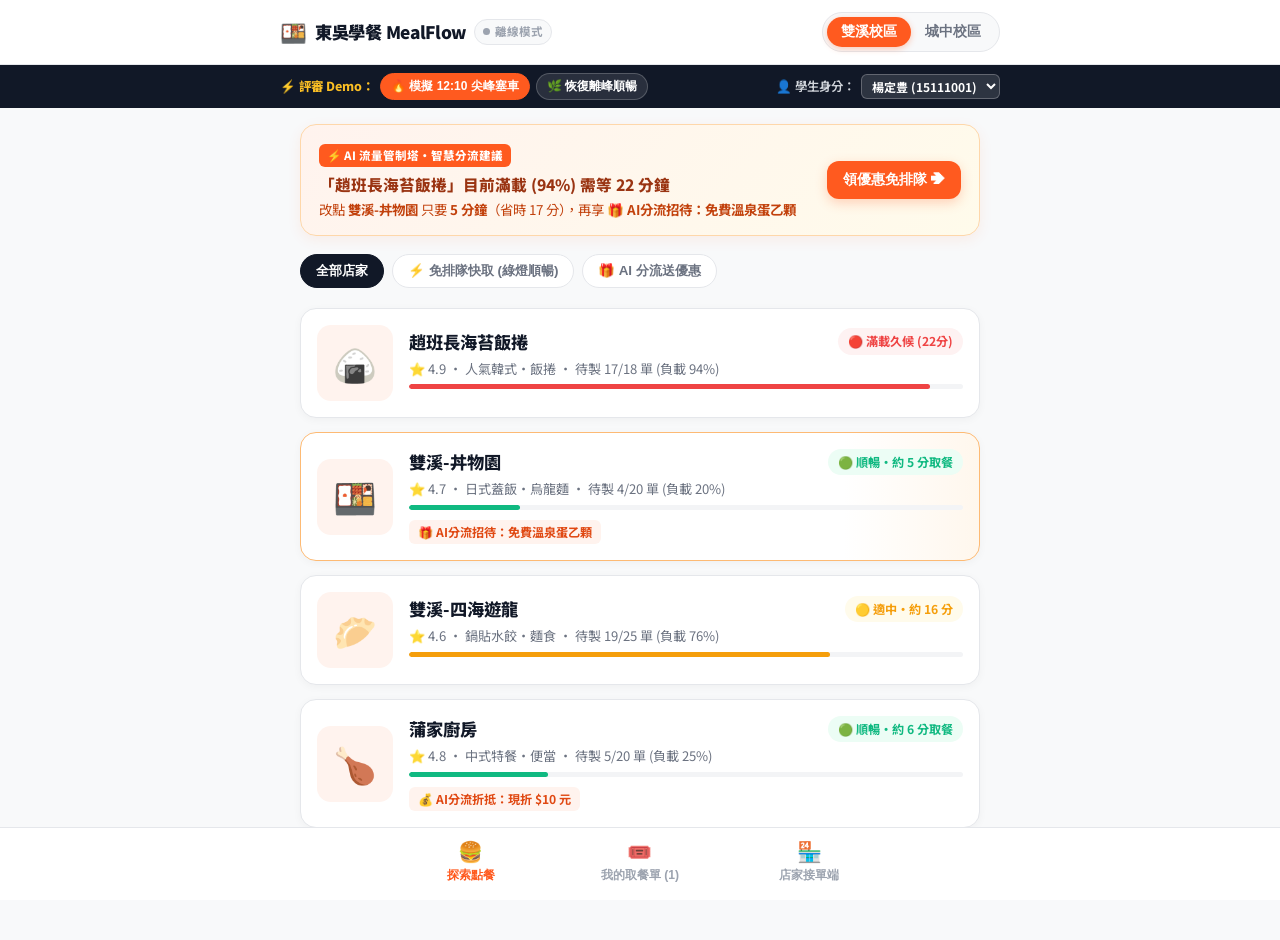
==== index.html @ f3859e81 "Add files via upload" ====
<!DOCTYPE html>
<html lang="zh-TW">
<head>
  <meta charset="UTF-8">
  <meta name="viewport" content="width=device-width, initial-scale=1.0, maximum-scale=1.0, user-scalable=no">
  <title>東吳點餐 MealFlow｜校園 AI 免排隊預訂管制塔</title>
  <link rel="preconnect" href="https://fonts.googleapis.com">
  <link rel="preconnect" href="https://fonts.gstatic.com" crossorigin>
  <link href="https://fonts.googleapis.com/css2?family=Noto+Sans+TC:wght@400;500;600;700;800;900&display=swap" rel="stylesheet">
  <style>
    :root {
      /* 餐飲點餐專屬色系：暖陽橘 x 純淨白 x 柔和灰 */
      --brand: #FF5A1F;
      --brand-light: #FFF3EE;
      --brand-dark: #E04812;
      --green: #10B981;
      --green-bg: #ECFDF5;
      --amber: #F59E0B;
      --amber-bg: #FFFBEB;
      --red: #EF4444;
      --red-bg: #FEF2F2;
      
      --bg-page: #F8F9FA;
      --bg-card: #FFFFFF;
      --text-primary: #111827;
      --text-secondary: #6B7280;
      --text-muted: #9CA3AF;
      --border: #E5E7EB;

      --radius-xl: 20px;
      --radius-lg: 16px;
      --radius-md: 12px;
      --shadow-sm: 0 2px 8px rgba(0, 0, 0, 0.04);
      --shadow-md: 0 8px 24px rgba(0, 0, 0, 0.06);
      --shadow-float: 0 12px 32px rgba(255, 90, 31, 0.25);
    }

    * { box-sizing: border-box; margin: 0; padding: 0; -webkit-tap-highlight-color: transparent; }
    body {
      font-family: "Noto Sans TC", -apple-system, BlinkMacSystemFont, sans-serif;
      background-color: var(--bg-page);
      color: var(--text-primary);
      line-height: 1.5;
      padding-bottom: 96px;
    }

    /* ==================== 頂部導覽列與狀態條 ==================== */
    .app-header {
      background: var(--bg-card);
      position: sticky;
      top: 0;
      z-index: 100;
      padding: 12px 20px;
      border-bottom: 1px solid var(--border);
    }
    .header-inner {
      max-width: 720px;
      margin: 0 auto;
      display: flex;
      justify-content: space-between;
      align-items: center;
      gap: 10px;
      flex-wrap: wrap;
    }
    .brand-title-group {
      display: flex;
      align-items: center;
      gap: 8px;
    }
    .sync-status {
      font-size: 0.72rem;
      color: var(--text-muted);
      font-weight: 700;
      display: inline-flex;
      align-items: center;
      gap: 5px;
      background: var(--bg-page);
      padding: 3px 8px;
      border-radius: 999px;
      border: 1px solid var(--border);
    }
    .sync-dot {
      width: 7px;
      height: 7px;
      border-radius: 50%;
      background: var(--green);
    }
    .sync-dot.syncing { background: var(--amber); animation: pulse 1s infinite; }
    .sync-dot.offline { background: var(--text-muted); }

    .campus-switcher {
      display: inline-flex;
      background: var(--bg-page);
      padding: 4px;
      border-radius: 999px;
      border: 1px solid var(--border);
    }
    .campus-btn {
      border: none;
      background: transparent;
      padding: 6px 14px;
      border-radius: 999px;
      font-size: 0.86rem;
      font-weight: 700;
      color: var(--text-secondary);
      cursor: pointer;
      transition: 0.2s;
    }
    .campus-btn.active {
      background: var(--brand);
      color: #FFFFFF;
      box-shadow: 0 2px 6px rgba(255, 90, 31, 0.3);
    }

    /* Demo 模擬與身分工具列 */
    .sub-toolbar {
      background: #111827;
      color: #F9FAFB;
      padding: 8px 20px;
      font-size: 0.78rem;
    }
    .sub-toolbar-inner {
      max-width: 720px;
      margin: 0 auto;
      display: flex;
      justify-content: space-between;
      align-items: center;
      gap: 10px;
      flex-wrap: wrap;
    }
    .demo-btn-group {
      display: inline-flex;
      align-items: center;
      gap: 6px;
      flex-wrap: wrap;
    }
    .demo-btn {
      border: 1px solid rgba(255,255,255,0.2);
      background: rgba(255,255,255,0.1);
      color: #FFFFFF;
      padding: 4px 10px;
      border-radius: 999px;
      font-size: 0.75rem;
      font-weight: 700;
      cursor: pointer;
      transition: 0.15s;
    }
    .demo-btn:hover { background: rgba(255,255,255,0.2); }
    .demo-btn.peak {
      background: var(--brand);
      border-color: var(--brand);
    }
    .user-badge {
      display: inline-flex;
      align-items: center;
      gap: 6px;
      color: #D1D5DB;
      font-weight: 600;
    }
    .user-select {
      background: rgba(255,255,255,0.12);
      color: #FFFFFF;
      border: 1px solid rgba(255,255,255,0.25);
      border-radius: 6px;
      padding: 2px 6px;
      font-size: 0.75rem;
      font-weight: 700;
      font-family: inherit;
    }
    .user-select option { color: #111827; background: #FFFFFF; }

    /* ==================== 主容器 ==================== */
    .container {
      max-width: 720px;
      margin: 0 auto;
      padding: 16px 20px;
    }
    .view-section { display: none; }
    .view-section.active { display: block; animation: fadeIn 0.2s ease; }

    /* ==================== AI 免排隊推薦橫幅 ==================== */
    .smart-tip-card {
      background: linear-gradient(135deg, #FFF3EE 0%, #FFFBEB 100%);
      border: 1.5px solid #FED7AA;
      border-radius: var(--radius-lg);
      padding: 16px 18px;
      margin-bottom: 18px;
      display: flex;
      align-items: center;
      justify-content: space-between;
      gap: 14px;
      flex-wrap: wrap;
      box-shadow: 0 4px 14px rgba(255, 90, 31, 0.08);
    }
    .smart-tip-badge {
      display: inline-flex;
      align-items: center;
      gap: 4px;
      background: var(--brand);
      color: #FFFFFF;
      font-size: 0.72rem;
      font-weight: 800;
      padding: 3px 8px;
      border-radius: 6px;
      margin-bottom: 6px;
    }
    .smart-tip-title {
      font-size: 0.98rem;
      font-weight: 800;
      color: #9A3412;
      margin-bottom: 2px;
    }
    .smart-tip-desc {
      font-size: 0.84rem;
      color: #C2410C;
    }
    .btn-tip-action {
      background: var(--brand);
      color: #FFFFFF;
      border: none;
      padding: 10px 16px;
      border-radius: var(--radius-md);
      font-size: 0.86rem;
      font-weight: 700;
      cursor: pointer;
      white-space: nowrap;
      box-shadow: 0 4px 12px rgba(255, 90, 31, 0.25);
      transition: 0.15s;
    }
    .btn-tip-action:disabled {
      opacity: 0.6;
      cursor: not-allowed;
    }

    /* ==================== 分類快篩膠囊 ==================== */
    .filter-row {
      display: flex;
      gap: 8px;
      overflow-x: auto;
      padding-bottom: 12px;
      margin-bottom: 8px;
      scrollbar-width: none;
    }
    .filter-row::-webkit-scrollbar { display: none; }
    .filter-chip {
      padding: 7px 15px;
      background: var(--bg-card);
      border: 1px solid var(--border);
      border-radius: 999px;
      font-size: 0.84rem;
      font-weight: 600;
      color: var(--text-secondary);
      cursor: pointer;
      white-space: nowrap;
      transition: 0.15s;
    }
    .filter-chip.active {
      background: var(--text-primary);
      color: #FFFFFF;
      border-color: var(--text-primary);
    }

    /* ==================== 餐廳列表卡片 ==================== */
    .store-list {
      display: flex;
      flex-direction: column;
      gap: 14px;
    }
    .store-card {
      background: var(--bg-card);
      border-radius: var(--radius-lg);
      padding: 16px;
      border: 1px solid var(--border);
      box-shadow: var(--shadow-sm);
      display: flex;
      align-items: center;
      gap: 16px;
      cursor: pointer;
      transition: transform 0.15s ease, box-shadow 0.15s ease, border-color 0.15s ease;
    }
    .store-card:hover {
      transform: translateY(-2px);
      box-shadow: var(--shadow-md);
    }
    .store-card.recommended {
      border-color: #FDBA74;
      background: linear-gradient(to right, #FFFFFF 80%, #FFF7ED 100%);
    }
    .store-thumb {
      width: 76px;
      height: 76px;
      border-radius: 14px;
      background: var(--brand-light);
      display: flex;
      align-items: center;
      justify-content: center;
      font-size: 2.2rem;
      flex-shrink: 0;
    }
    .store-info { flex: 1; min-width: 0; }
    .store-header-row {
      display: flex;
      justify-content: space-between;
      align-items: center;
      gap: 8px;
      margin-bottom: 4px;
    }
    .store-name {
      font-size: 1.08rem;
      font-weight: 800;
      color: var(--text-primary);
      white-space: nowrap;
      overflow: hidden;
      text-overflow: ellipsis;
    }
    .wait-pill {
      padding: 4px 10px;
      border-radius: 999px;
      font-size: 0.76rem;
      font-weight: 700;
      white-space: nowrap;
      flex-shrink: 0;
    }
    .wait-free { background: var(--green-bg); color: var(--green); }
    .wait-mod { background: var(--amber-bg); color: var(--amber); }
    .wait-full { background: var(--red-bg); color: var(--red); }

    .store-meta {
      font-size: 0.82rem;
      color: var(--text-secondary);
      margin-bottom: 6px;
    }
    .load-bar-wrap {
      width: 100%;
      height: 5px;
      background: #F3F4F6;
      border-radius: 999px;
      overflow: hidden;
      margin-bottom: 8px;
    }
    .load-bar-fill {
      height: 100%;
      border-radius: 999px;
      transition: width 0.3s ease;
    }
    .promo-tag {
      display: inline-flex;
      align-items: center;
      gap: 4px;
      background: var(--brand-light);
      color: var(--brand-dark);
      font-size: 0.76rem;
      font-weight: 700;
      padding: 3px 9px;
      border-radius: 6px;
    }

    /* ==================== 點餐抽屜 (Menu Modal) ==================== */
    .modal-backdrop {
      position: fixed;
      inset: 0;
      background: rgba(17, 24, 39, 0.5);
      z-index: 200;
      display: none;
      align-items: flex-end;
      justify-content: center;
    }
    .modal-backdrop.open { display: flex; animation: fadeIn 0.2s ease; }
    .menu-sheet {
      background: var(--bg-card);
      width: 100%;
      max-width: 720px;
      border-radius: 24px 24px 0 0;
      max-height: 90vh;
      display: flex;
      flex-direction: column;
      overflow: hidden;
      animation: slideUp 0.25s cubic-bezier(0.16, 1, 0.3, 1);
    }
    .sheet-header {
      padding: 18px 20px;
      border-bottom: 1px solid var(--border);
      display: flex;
      justify-content: space-between;
      align-items: center;
    }
    .sheet-close {
      width: 34px;
      height: 34px;
      border-radius: 50%;
      border: none;
      background: var(--bg-page);
      font-size: 1rem;
      cursor: pointer;
    }
    .sheet-body {
      padding: 18px 20px;
      overflow-y: auto;
      flex: 1;
    }
    .menu-item {
      display: flex;
      justify-content: space-between;
      align-items: center;
      padding: 14px 0;
      border-bottom: 1px solid var(--border);
    }
    .menu-item:last-child { border-bottom: none; }
    .item-title { font-size: 0.98rem; font-weight: 700; margin-bottom: 2px; }
    .item-tag {
      display: inline-block;
      font-size: 0.72rem;
      font-weight: 700;
      color: var(--text-secondary);
      background: var(--bg-page);
      padding: 1px 6px;
      border-radius: 4px;
      margin-left: 6px;
    }
    .item-price { font-size: 0.92rem; font-weight: 800; color: var(--brand); }
    .qty-stepper {
      display: inline-flex;
      align-items: center;
      gap: 12px;
      background: var(--bg-page);
      padding: 4px 8px;
      border-radius: 999px;
      border: 1px solid var(--border);
    }
    .step-btn {
      width: 28px;
      height: 28px;
      border-radius: 50%;
      border: none;
      background: var(--bg-card);
      font-weight: 800;
      font-size: 1rem;
      color: var(--text-primary);
      cursor: pointer;
      box-shadow: var(--shadow-sm);
    }
    .step-btn.plus { background: var(--brand); color: #FFFFFF; }

    .checkout-options {
      background: var(--bg-page);
      padding: 14px;
      border-radius: var(--radius-md);
      margin-top: 16px;
      display: grid;
      grid-template-columns: 1fr 1fr;
      gap: 12px;
    }
    .field-label {
      font-size: 0.78rem;
      font-weight: 700;
      color: var(--text-secondary);
      margin-bottom: 4px;
      display: block;
    }
    .select-input {
      width: 100%;
      padding: 9px 10px;
      border-radius: 8px;
      border: 1px solid var(--border);
      background: #FFFFFF;
      font-family: inherit;
      font-size: 0.86rem;
      font-weight: 600;
    }
    .sheet-footer {
      padding: 14px 20px;
      border-top: 1px solid var(--border);
      background: var(--bg-card);
      display: flex;
      justify-content: space-between;
      align-items: center;
      gap: 16px;
    }
    .btn-submit-order {
      flex: 1;
      background: var(--brand);
      color: #FFFFFF;
      border: none;
      padding: 14px 20px;
      border-radius: var(--radius-md);
      font-size: 0.98rem;
      font-weight: 800;
      cursor: pointer;
      box-shadow: var(--shadow-float);
      transition: 0.15s;
    }
    .btn-submit-order:disabled {
      opacity: 0.6;
      cursor: not-allowed;
    }

    /* ==================== 取餐號碼牌卡片 ==================== */
    .ticket-card {
      background: var(--bg-card);
      border-radius: var(--radius-lg);
      border: 1px solid var(--border);
      padding: 18px;
      margin-bottom: 14px;
      box-shadow: var(--shadow-sm);
      display: flex;
      justify-content: space-between;
      align-items: center;
      gap: 16px;
    }
    .ticket-card.ready {
      border-color: var(--green);
      background: #F0FDF4;
    }
    .ticket-card.done {
      opacity: 0.68;
      background: #F9FAFB;
    }
    .ticket-number-box {
      background: var(--brand-light);
      color: var(--brand);
      padding: 12px 16px;
      border-radius: var(--radius-md);
      text-align: center;
      min-width: 92px;
    }
    .ticket-card.ready .ticket-number-box {
      background: var(--green);
      color: #FFFFFF;
    }
    .ticket-number-box .num {
      font-size: 1.6rem;
      font-weight: 900;
      line-height: 1.1;
    }

    /* ==================== 店家接單模式 ==================== */
    .merchant-box {
      background: var(--bg-card);
      border-radius: var(--radius-lg);
      border: 1px solid var(--border);
      padding: 18px;
      margin-bottom: 16px;
    }
    .promo-pills {
      display: grid;
      grid-template-columns: repeat(2, 1fr);
      gap: 10px;
      margin: 12px 0;
    }
    .promo-pill-btn {
      padding: 12px;
      border-radius: var(--radius-md);
      border: 1.5px solid var(--border);
      background: var(--bg-page);
      text-align: left;
      cursor: pointer;
      transition: 0.15s;
    }
    .promo-pill-btn.active {
      border-color: var(--brand);
      background: var(--brand-light);
    }
    .capacity-controls {
      display: grid;
      grid-template-columns: 1fr 1fr;
      gap: 12px;
      margin-top: 12px;
      padding-top: 12px;
      border-top: 1px dashed var(--border);
    }

    /* ==================== 底部 App 導覽列 ==================== */
    .bottom-nav {
      position: fixed;
      bottom: 0;
      left: 0;
      right: 0;
      background: rgba(255, 255, 255, 0.96);
      backdrop-filter: blur(12px);
      border-top: 1px solid var(--border);
      z-index: 150;
      padding: 8px 16px 12px;
    }
    .bottom-nav-inner {
      max-width: 500px;
      margin: 0 auto;
      display: grid;
      grid-template-columns: repeat(3, 1fr);
      gap: 8px;
    }
    .tab-btn {
      border: none;
      background: transparent;
      display: flex;
      flex-direction: column;
      align-items: center;
      gap: 3px;
      color: var(--text-muted);
      font-size: 0.76rem;
      font-weight: 700;
      cursor: pointer;
      padding: 4px 0;
    }
    .tab-btn .icon { font-size: 1.25rem; }
    .tab-btn.active { color: var(--brand); }

    /* Toast */
    .toast {
      position: fixed;
      top: 76px;
      left: 50%;
      transform: translateX(-50%);
      background: #111827;
      color: #FFFFFF;
      padding: 10px 18px;
      border-radius: 999px;
      font-size: 0.86rem;
      font-weight: 600;
      z-index: 999;
      box-shadow: var(--shadow-md);
      display: none;
      max-width: 90vw;
      text-align: center;
    }

    @keyframes fadeIn { from { opacity: 0; } to { opacity: 1; } }
    @keyframes slideUp { from { transform: translateY(100%); } to { transform: translateY(0); } }
    @keyframes pulse { 0%, 100% { opacity: 1; } 50% { opacity: 0.35; } }
  </style>
</head>
<body>

  <div id="toast" class="toast"></div>

  <!-- 頂部導覽列 -->
  <header class="app-header">
    <div class="header-inner">
      <div class="brand-title-group">
        <span style="font-size:1.35rem;">🍱</span>
        <span style="font-weight:900; font-size:1.08rem; letter-spacing:-0.3px;">東吳學餐 MealFlow</span>
        <span class="sync-status" id="syncStatusBadge" title="點擊立即同步雲端資料" style="cursor:pointer;" onclick="syncCloud(true)">
          <span class="sync-dot" id="syncDot"></span>
          <span id="syncText">已同步</span>
        </span>
      </div>

      <div class="campus-switcher">
        <button class="campus-btn active" id="btnCampus-雙溪校區" onclick="switchCampus('雙溪校區')">雙溪校區</button>
        <button class="campus-btn" id="btnCampus-城中校區" onclick="switchCampus('城中校區')">城中校區</button>
      </div>
    </div>
  </header>

  <!-- 評審 Demo 流量模擬與學生身分切換列 -->
  <div class="sub-toolbar">
    <div class="sub-toolbar-inner">
      <div class="demo-btn-group">
        <span style="font-weight:800; color:#FBBF24;">⚡ 評審 Demo：</span>
        <button class="demo-btn peak" id="btnSimPeak" onclick="triggerTrafficSim('PEAK')">🔥 模擬 12:10 尖峰塞車</button>
        <button class="demo-btn" id="btnSimNormal" onclick="triggerTrafficSim('NORMAL')">🌿 恢復離峰順暢</button>
      </div>
      <div class="user-badge">
        <span>👤 學生身分：</span>
        <select id="studentProfileSelect" class="user-select" onchange="switchStudentProfile(this.value)">
          <option value="15111001|楊定豊">楊定豊 (15111001)</option>
          <option value="15111002|林同學">林同學 (15111002)</option>
          <option value="15111003|陳同學">陳同學 (15111003)</option>
          <option value="ALL|全部學生(展示用)">👀 檢視全部訂單</option>
        </select>
      </div>
    </div>
  </div>

  <main class="container">

    <!-- ==================== 頁籤 1：探索點餐 ==================== -->
    <section id="viewOrder" class="view-section active">
      
      <!-- AI 動態分流智慧推薦橫幅 -->
      <div id="aiSmartTipBox"></div>

      <!-- 快篩標籤 -->
      <div class="filter-row">
        <button class="filter-chip active" id="filter-ALL" onclick="setFilter('ALL')">全部店家</button>
        <button class="filter-chip" id="filter-FAST" onclick="setFilter('FAST')">⚡ 免排隊快取 (綠燈順暢)</button>
        <button class="filter-chip" id="filter-PROMO" onclick="setFilter('PROMO')">🎁 AI 分流送優惠</button>
      </div>

      <!-- 餐廳列表 -->
      <div id="storeListContainer" class="store-list"></div>
    </section>

    <!-- ==================== 頁籤 2：我的取餐單 ==================== -->
    <section id="viewTickets" class="view-section">
      <div style="display:flex; justify-content:space-between; align-items:center; margin-bottom:14px; flex-wrap:wrap; gap:8px;">
        <div>
          <h2 style="font-size:1.2rem; font-weight:800;">我的取餐號碼牌</h2>
          <div style="font-size:0.78rem; color:var(--text-secondary);" id="ticketOwnerHint">目前顯示：楊定豊 (15111001) 的預訂</div>
        </div>
        <button class="filter-chip" onclick="syncCloud(true)">🔄 雲端同步刷新</button>
      </div>
      <div id="ticketsContainer"></div>
    </section>

    <!-- ==================== 頁籤 3：店家接單與分流設定 ==================== -->
    <section id="viewMerchant" class="view-section">
      <div class="merchant-box" style="background:#FFF3EE; border-color:#FED7AA;">
        <div style="display:flex; justify-content:space-between; align-items:center; flex-wrap:wrap; gap:10px;">
          <div>
            <div style="font-size:0.76rem; font-weight:800; color:var(--brand);">店家 AI 流量管制與接單後台</div>
            <h2 style="font-size:1.15rem; font-weight:800;">離峰開啟優惠吸客・語音自動讀單</h2>
          </div>
          <select id="merchantSelect" class="select-input" style="width:auto;" onchange="onMerchantStoreChange()"></select>
        </div>
      </div>

      <!-- 店家 3 秒切換分流優惠 & 產能微調 -->
      <div class="merchant-box">
        <div style="display:flex; justify-content:space-between; align-items:center; margin-bottom:6px; flex-wrap:wrap; gap:6px;">
          <h3 style="font-size:0.98rem; font-weight:800;">🎁 當同校區友店塞車時，本店提供的 AI 分流優惠：</h3>
          <span style="font-size:0.78rem; color:var(--brand-dark); font-weight:700;" id="merchPredictLabel">🤖 AI 今日備料預測：165 份</span>
        </div>

        <div class="promo-pills">
          <button class="promo-pill-btn" id="pBtn-none" onclick="setMerchantPromo('none')">
            <div style="font-weight:800; font-size:0.88rem;">⏸️ 暫不提供優惠</div>
            <div style="font-size:0.75rem; color:var(--text-secondary);">現場滿載忙碌時關閉</div>
          </button>
          <button class="promo-pill-btn" id="pBtn-gift" onclick="setMerchantPromo('gift')">
            <div style="font-weight:800; font-size:0.88rem; color:var(--brand);">🎁 免費招待附餐/飲品</div>
            <div style="font-size:0.75rem; color:var(--text-secondary);">低食材成本・高分流吸引力</div>
          </button>
          <button class="promo-pill-btn" id="pBtn-discount" onclick="setMerchantPromo('discount')">
            <div style="font-weight:800; font-size:0.88rem; color:var(--green);">💰 每單現折 $10 元</div>
            <div style="font-size:0.75rem; color:var(--text-secondary);">直接折現吸引猶豫學生</div>
          </button>
          <button class="promo-pill-btn" id="pBtn-points" onclick="setMerchantPromo('points')">
            <div style="font-weight:800; font-size:0.88rem; color:var(--amber);">⚡ 贈送雙倍 MealPoints</div>
            <div style="font-size:0.75rem; color:var(--text-secondary);">不折損毛利・提升回購率</div>
          </button>
        </div>

        <div class="capacity-controls">
          <div>
            <label class="field-label">🍳 目前待製單數 (activeOrders)</label>
            <input type="number" id="merchActiveInput" class="select-input" min="0" max="99" value="4">
          </div>
          <div>
            <label class="field-label">⚙️ 每 15 分鐘最大產能上限</label>
            <input type="number" id="merchCapInput" class="select-input" min="5" max="100" value="20">
          </div>
        </div>

        <div style="display:flex; gap:10px; margin-top:12px; flex-wrap:wrap;">
          <input type="text" id="merchCustomText" class="select-input" style="flex:1; min-width:200px;" placeholder="輸入分流優惠顯示文案">
          <button class="btn-tip-action" id="btnSaveMerchant" onclick="saveMerchantPromo()">💾 儲存並同步雲端</button>
        </div>
      </div>

      <!-- 店家目前待製作訂單 -->
      <div class="merchant-box">
        <div style="display:flex; justify-content:space-between; align-items:center; margin-bottom:12px; flex-wrap:wrap; gap:8px;">
          <h3 style="font-size:0.98rem; font-weight:800;">📋 即時廚房訂單佇列 (<span id="merchActiveCount">0</span> 筆進行中)</h3>
          <button class="filter-chip" onclick="speakSample()">🔊 測試廚房語音播報</button>
        </div>
        <div id="merchantOrderList"></div>
      </div>
    </section>

  </main>

  <!-- ==================== 菜單點餐抽屜 Modal ==================== -->
  <div id="menuModal" class="modal-backdrop" onclick="if(event.target===this) closeMenuModal()">
    <div class="menu-sheet">
      <div class="sheet-header">
        <div>
          <h3 style="font-size:1.15rem; font-weight:800;" id="sheetStoreName">店家名稱</h3>
          <div style="font-size:0.8rem; color:var(--text-secondary);" id="sheetStoreMeta">預計等候 5 分鐘</div>
        </div>
        <button class="sheet-close" onclick="closeMenuModal()">✕</button>
      </div>

      <div class="sheet-body">
        <div id="sheetPromoBanner" style="display:none; background:var(--brand-light); color:var(--brand-dark); padding:10px 12px; border-radius:10px; font-size:0.84rem; font-weight:700; margin-bottom:12px;"></div>
        <div id="sheetCongestedWarning" style="display:none; background:var(--red-bg); color:var(--red); padding:10px 12px; border-radius:10px; font-size:0.82rem; font-weight:700; margin-bottom:12px;"></div>
        
        <div id="sheetMenuContainer"></div>

        <div class="checkout-options">
          <div>
            <label class="field-label">⏰ 取餐時段</label>
            <select id="pickupSlotSelect" class="select-input">
              <option value="立即製作">⚡ 立即製作</option>
              <option value="12:10 下課取餐">12:10 下課取餐</option>
              <option value="12:25 預約取餐">12:25 預約取餐</option>
              <option value="13:00 離峰取餐">13:00 離峰取餐</option>
            </select>
          </div>
          <div>
            <label class="field-label">💳 付款方式</label>
            <select id="paymentSelect" class="select-input">
              <option value="LINE Pay">LINE Pay</option>
              <option value="現場現金付款">現場現金付款</option>
              <option value="街口支付">街口支付</option>
            </select>
          </div>
        </div>
      </div>

      <div class="sheet-footer">
        <div>
          <div style="font-size:0.76rem; color:var(--text-secondary);">總計金額 <span id="sheetDiscountNote" style="color:var(--brand); font-weight:700;"></span></div>
          <div style="font-size:1.4rem; font-weight:900;" id="sheetTotalPrice">$0</div>
        </div>
        <button class="btn-submit-order" id="submitOrderBtn" onclick="placeOrder()">送出預訂・領取餐號</button>
      </div>
    </div>
  </div>

  <!-- ==================== 底部 App 導覽列 ==================== -->
  <nav class="bottom-nav">
    <div class="bottom-nav-inner">
      <button class="tab-btn active" id="navBtn-viewOrder" onclick="switchView('viewOrder')">
        <span class="icon">🍔</span>
        <span>探索點餐</span>
      </button>
      <button class="tab-btn" id="navBtn-viewTickets" onclick="switchView('viewTickets')">
        <span class="icon">🎟️</span>
        <span>我的取餐單 (<span id="ticketCount">1</span>)</span>
      </button>
      <button class="tab-btn" id="navBtn-viewMerchant" onclick="switchView('viewMerchant')">
        <span class="icon">🏪</span>
        <span>店家接單端</span>
      </button>
    </div>
  </nav>

  <script>
    const GAS_URL = 'https://script.google.com/macros/s/AKfycbzVXQRKZfnhgM_BhW6pgy1VOCg7YmCdfnAdHOS_9Tt7agxQa2r69hwg1UGL73gpoVwp/exec';

    const STORE_ICONS = {
      'S01': '🍙', 'S02': '🍱', 'S03': '🥟', 'S04': '🍗',
      'S05': '🍛', 'S06': '🥩', 'S07': '🍜'
    };

    // 前後端完全統一的東吳學餐預設資料庫（用詞統一為「AI分流」）
    const DEFAULT_STORES = [
      {
        id: 'S01', campus: '雙溪校區', name: '趙班長海苔飯捲', category: '人氣韓式・飯捲',
        maxCapacityPer15Min: 18, activeOrders: 17, avgPrepMinutes: 22,
        promoMode: 'none', promoText: '無優惠', promoDiscount: 0, predictedDailyOrders: 240, rating: 4.9,
        menus: [
          { id: 'M01', name: '特製韓式泡菜燒肉飯捲', price: 75, tag: '🔥 必點人氣' },
          { id: 'M02', name: '起司炸蝦海苔飯捲', price: 85, tag: '⭐ 主廚推薦' },
          { id: 'M03', name: '經典鮪魚玉米飯捲', price: 65, tag: '⚡ 快速出餐' }
        ]
      },
      {
        id: 'S02', campus: '雙溪校區', name: '雙溪-丼物園', category: '日式蓋飯・烏龍麵',
        maxCapacityPer15Min: 20, activeOrders: 4, avgPrepMinutes: 5,
        promoMode: 'gift', promoText: '🎁 AI分流招待：免費溫泉蛋乙顆', promoDiscount: 0, predictedDailyOrders: 165, rating: 4.7,
        menus: [
          { id: 'M04', name: '炙燒起司牛五花丼', price: 115, tag: '🔥 招牌必點' },
          { id: 'M05', name: '黃金厚切豬排滑蛋丼', price: 120, tag: '⭐ 飽足首選' },
          { id: 'M06', name: '讚岐胡麻冷烏龍麵', price: 95, tag: '⚡ 3分極速出餐' }
        ]
      },
      {
        id: 'S03', campus: '雙溪校區', name: '雙溪-四海遊龍', category: '鍋貼水餃・麵食',
        maxCapacityPer15Min: 25, activeOrders: 19, avgPrepMinutes: 16,
        promoMode: 'none', promoText: '無優惠', promoDiscount: 0, predictedDailyOrders: 210, rating: 4.6,
        menus: [
          { id: 'M07', name: '招牌鍋貼套餐 (10顆+酸辣湯)', price: 105, tag: '🔥 經典組合' },
          { id: 'M08', name: '高麗菜水餃 (12顆)', price: 78, tag: '⚡ 快速出餐' }
        ]
      },
      {
        id: 'S04', campus: '雙溪校區', name: '蒲家廚房', category: '中式特餐・便當',
        maxCapacityPer15Min: 20, activeOrders: 5, avgPrepMinutes: 6,
        promoMode: 'discount', promoText: '💰 AI分流折抵：現折 $10 元', promoDiscount: 10, predictedDailyOrders: 150, rating: 4.8,
        menus: [
          { id: 'M09', name: '秘製椒麻雞腿飯', price: 110, tag: '🔥 銷量冠軍' },
          { id: 'M10', name: '蒜泥白肉精緻便當', price: 100, tag: '⚡ 極速便當' }
        ]
      },
      {
        id: 'S05', campus: '城中校區', name: '城中-咖哩食堂', category: '熟成咖哩・炸物',
        maxCapacityPer15Min: 15, activeOrders: 16, avgPrepMinutes: 26,
        promoMode: 'none', promoText: '無優惠', promoDiscount: 0, predictedDailyOrders: 195, rating: 4.8,
        menus: [
          { id: 'M11', name: '唐揚炸雞熟成咖哩飯', price: 125, tag: '🔥 排隊人氣' },
          { id: 'M12', name: '手打漢堡排歐姆蛋咖哩', price: 135, tag: '⭐ 限量供應' }
        ]
      },
      {
        id: 'S06', campus: '城中校區', name: '城中-吳葉食堂', category: '精緻台式簡餐',
        maxCapacityPer15Min: 20, activeOrders: 3, avgPrepMinutes: 4,
        promoMode: 'gift', promoText: '🎁 AI分流招待：免費招牌冰紅茶', promoDiscount: 0, predictedDailyOrders: 145, rating: 4.9,
        menus: [
          { id: 'M13', name: '蔥爆牛肉鐵板簡餐', price: 115, tag: '🔥 現點現做' },
          { id: 'M14', name: '古早味排骨特餐', price: 105, tag: '⚡ 4分極速取餐' },
          { id: 'M15', name: '手工鮮蝦紅油抄手麵', price: 90, tag: '⭐ 學生最愛' }
        ]
      },
      {
        id: 'S07', campus: '城中校區', name: '大熊涼麵 X 吃好食堂', category: '手工涼麵・味噌湯',
        maxCapacityPer15Min: 25, activeOrders: 6, avgPrepMinutes: 3,
        promoMode: 'points', promoText: '⚡ AI分流回饋：雙倍 MealPoints 點數', promoDiscount: 0, predictedDailyOrders: 160, rating: 4.7,
        menus: [
          { id: 'M16', name: '川味麻辣雞絲涼麵 (大)', price: 75, tag: '⚡ 2分秒取' },
          { id: 'M17', name: '綜合三合一味噌湯 (貢丸+蛋花)', price: 45, tag: '🔥 絕配湯品' }
        ]
      }
    ];

    // 讀取本機曾點過的訂單 ID，確保即使雲端同步也不會遺失自己剛點的識別或混入他人訂單
    function loadMyOrderIds() {
      try {
        const saved = JSON.parse(localStorage.getItem('mealflow_my_order_ids') || '["ORD-1001"]');
        return new Set(Array.isArray(saved) ? saved : ['ORD-1001']);
      } catch (e) {
        return new Set(['ORD-1001']);
      }
    }

    function saveMyOrderId(orderId) {
      state.myOrderIds.add(orderId);
      try {
        localStorage.setItem('mealflow_my_order_ids', JSON.stringify(Array.from(state.myOrderIds)));
      } catch (e) {}
    }

    let state = {
      campus: '雙溪校區',
      filter: 'ALL',
      studentId: '15111001',
      studentName: '楊定豊',
      myOrderIds: loadMyOrderIds(),
      stores: JSON.parse(JSON.stringify(DEFAULT_STORES)),
      aiRecommendations: {},
      orders: [
        {
          orderId: 'ORD-1001', pickupNumber: 'S208', storeId: 'S02', storeName: '雙溪-丼物園',
          studentId: '15111001', studentName: '楊定豊',
          itemsJson: JSON.stringify([{ id: 'M04', name: '炙燒起司牛五花丼', price: 115, qty: 1 }]),
          subtotal: 115, discount: 0, finalTotal: 115,
          promoApplied: '🎁 AI分流招待：免費溫泉蛋乙顆',
          pickupTimeSlot: '12:10 下課取餐', paymentMethod: 'LINE Pay', status: '製作中',
          isDivertedOrder: true
        },
        {
          orderId: 'ORD-1002', pickupNumber: 'C142', storeId: 'S06', storeName: '城中-吳葉食堂',
          studentId: '15111002', studentName: '林同學',
          itemsJson: JSON.stringify([{ id: 'M14', name: '古早味排骨特餐', price: 105, qty: 1 }]),
          subtotal: 105, discount: 0, finalTotal: 105,
          promoApplied: '🎁 AI分流招待：免費招牌冰紅茶',
          pickupTimeSlot: '12:25 預約取餐', paymentMethod: '現場現金付款', status: '可取餐',
          isDivertedOrder: true
        }
      ],
      activeStore: null,
      cart: {},
      merchantPromoMode: 'gift'
    };

    // ==================== 共用工具與前後端一致的負載演算法 ====================
    function escapeHtml(str) {
      return String(str ?? '')
        .replace(/&/g, '&amp;')
        .replace(/</g, '&lt;')
        .replace(/>/g, '&gt;')
        .replace(/"/g, '&quot;')
        .replace(/'/g, '&#39;');
    }

    function calcPrepMinutes(activeOrders, maxCap) {
      const cap = Math.max(1, Number(maxCap) || 20);
      const act = Math.max(0, Number(activeOrders) || 0);
      const loadRatio = act / cap;
      if (act <= 2) return 3;
      const baseWait = Math.round(2 + loadRatio * 18 + (loadRatio >= 0.85 ? (loadRatio - 0.8) * 20 : 0));
      return Math.max(3, Math.min(45, baseWait));
    }

    /**
     * 確保前端店家物件具備與後端 getInitBundle 完全一致的 loadPercentage / loadState 與 AI 推薦
     */
    function enrichStoresAndAi() {
      state.stores = state.stores.map(s => {
        const cap = Math.max(1, Number(s.maxCapacityPer15Min) || 20);
        const active = Math.max(0, Number(s.activeOrders) || 0);
        const loadPct = Math.min(120, Math.round((active / cap) * 100));
        let loadState = 'FREE';
        if (loadPct >= 85) loadState = 'FULL';
        else if (loadPct >= 50) loadState = 'MODERATE';

        const avgPrep = Number(s.avgPrepMinutes) || calcPrepMinutes(active, cap);
        return {
          ...s,
          maxCapacityPer15Min: cap,
          activeOrders: active,
          avgPrepMinutes: avgPrep,
          loadPercentage: loadPct,
          loadState: loadState
        };
      });

      const recs = {};
      ['雙溪校區', '城中校區'].forEach(campus => {
        const campusStores = state.stores.filter(s => s.campus === campus);
        const congested = campusStores
          .filter(s => s.loadState === 'FULL' || s.avgPrepMinutes >= 20)
          .sort((a, b) => b.loadPercentage - a.loadPercentage || b.avgPrepMinutes - a.avgPrepMinutes);
        const availableWithPromo = campusStores
          .filter(s => s.loadState === 'FREE' && s.promoMode !== 'none')
          .sort((a, b) => a.avgPrepMinutes - b.avgPrepMinutes);

        if (congested.length > 0 && availableWithPromo.length > 0) {
          const busyStore = congested[0];
          const targetStore = availableWithPromo[0];
          recs[campus] = {
            hasAlert: true,
            congestedStoreId: busyStore.id,
            congestedStoreName: busyStore.name,
            congestedWaitMin: busyStore.avgPrepMinutes,
            congestedLoadPct: busyStore.loadPercentage,
            recommendedStoreId: targetStore.id,
            recommendedStoreName: targetStore.name,
            recommendedWaitMin: targetStore.avgPrepMinutes,
            promoMode: targetStore.promoMode,
            promoText: targetStore.promoText,
            promoDiscount: Number(targetStore.promoDiscount) || 0,
            timeSavedMin: Math.max(5, busyStore.avgPrepMinutes - targetStore.avgPrepMinutes)
          };
        } else {
          recs[campus] = { hasAlert: false };
        }
      });
      state.aiRecommendations = recs;
    }

    function setSyncState(mode, text) {
      const dot = document.getElementById('syncDot');
      const label = document.getElementById('syncText');
      if (!dot || !label) return;
      dot.className = 'sync-dot ' + (mode === 'syncing' ? 'syncing' : mode === 'offline' ? 'offline' : '');
      label.innerText = text;
    }

    let toastTimer = null;
    function showToast(msg) {
      const t = document.getElementById('toast');
      t.innerText = msg;
      t.style.display = 'block';
      if (toastTimer) clearTimeout(toastTimer);
      toastTimer = setTimeout(() => { t.style.display = 'none'; }, 3000);
    }

    function switchView(viewId) {
      ['viewOrder', 'viewTickets', 'viewMerchant'].forEach(id => {
        document.getElementById(id).classList.toggle('active', id === viewId);
        document.getElementById('navBtn-' + id).classList.toggle('active', id === viewId);
      });
      renderAll();
    }

    function switchCampus(campus) {
      state.campus = campus;
      document.getElementById('btnCampus-雙溪校區').classList.toggle('active', campus === '雙溪校區');
      document.getElementById('btnCampus-城中校區').classList.toggle('active', campus === '城中校區');
      renderStoreList();
    }

    function switchStudentProfile(val) {
      const [id, name] = val.split('|');
      state.studentId = id;
      state.studentName = name;
      renderTickets();
      showToast(`👤 已切換檢視身分：${name}`);
    }

    function setFilter(f) {
      state.filter = f;
      ['ALL', 'FAST', 'PROMO'].forEach(k => {
        document.getElementById('filter-' + k).classList.toggle('active', k === f);
      });
      renderStoreList();
    }

    // 判斷該店家目前是否適用 AI 分流優惠（未滿載且已開啟優惠）
    function isStorePromoActive(store) {
      return store && store.promoMode !== 'none' && store.loadState !== 'FULL';
    }

    // ==================== 頁籤 1：渲染學生點餐首頁 ====================
    function renderStoreList() {
      enrichStoresAndAi();
      const campusStores = state.stores.filter(s => s.campus === state.campus);
      const rec = state.aiRecommendations[state.campus];
      const tipBox = document.getElementById('aiSmartTipBox');

      if (rec && rec.hasAlert) {
        tipBox.innerHTML = `
          <div class="smart-tip-card">
            <div style="flex:1; min-width:220px;">
              <div class="smart-tip-badge">⚡ AI 流量管制塔・智慧分流建議</div>
              <div class="smart-tip-title">「${escapeHtml(rec.congestedStoreName)}」目前滿載 (${rec.congestedLoadPct}%) 需等 ${rec.congestedWaitMin} 分鐘</div>
              <div class="smart-tip-desc">
                改點 <strong>${escapeHtml(rec.recommendedStoreName)}</strong> 只要 <strong>${rec.recommendedWaitMin} 分鐘</strong>（省時 ${rec.timeSavedMin} 分），再享 <strong>${escapeHtml(rec.promoText)}</strong>
              </div>
            </div>
            <button class="btn-tip-action" onclick="openStoreMenu('${escapeHtml(rec.recommendedStoreId)}')">領優惠免排隊 ➔</button>
          </div>
        `;
      } else {
        tipBox.innerHTML = '';
      }

      // 篩選店家（與 loadState 標準統一）
      let list = campusStores;
      if (state.filter === 'FAST') list = list.filter(s => s.loadState === 'FREE');
      if (state.filter === 'PROMO') list = list.filter(s => isStorePromoActive(s));

      const container = document.getElementById('storeListContainer');
      if (list.length === 0) {
        container.innerHTML = `<p style="text-align:center; color:var(--text-muted); padding:36px 0;">目前無符合篩選條件的餐廳</p>`;
        return;
      }

      container.innerHTML = list.map(s => {
        let waitClass = 'wait-free';
        let waitText = `🟢 順暢・約 ${s.avgPrepMinutes} 分取餐`;
        let barColor = 'var(--green)';

        if (s.loadState === 'FULL') {
          waitClass = 'wait-full';
          waitText = `🔴 滿載久候 (${s.avgPrepMinutes}分)`;
          barColor = 'var(--red)';
        } else if (s.loadState === 'MODERATE') {
          waitClass = 'wait-mod';
          waitText = `🟡 適中・約 ${s.avgPrepMinutes} 分`;
          barColor = 'var(--amber)';
        }

        const icon = STORE_ICONS[s.id] || '🍱';
        const hasPromo = isStorePromoActive(s);
        const isRecTarget = rec && rec.hasAlert && rec.recommendedStoreId === s.id;

        return `
          <div class="store-card ${isRecTarget ? 'recommended' : ''}" onclick="openStoreMenu('${escapeHtml(s.id)}')">
            <div class="store-thumb">${icon}</div>
            <div class="store-info">
              <div class="store-header-row">
                <div class="store-name">${escapeHtml(s.name)}</div>
                <span class="wait-pill ${waitClass}">${waitText}</span>
              </div>
              <div class="store-meta">
                ⭐ ${s.rating} ・ ${escapeHtml(s.category)} ・ 待製 ${s.activeOrders}/${s.maxCapacityPer15Min} 單 (負載 ${s.loadPercentage}%)
              </div>
              <div class="load-bar-wrap">
                <div class="load-bar-fill" style="width:${Math.min(100, s.loadPercentage)}%; background:${barColor};"></div>
              </div>
              ${hasPromo ? `<div class="promo-tag">${escapeHtml(s.promoText)}</div>` : ''}
            </div>
          </div>
        `;
      }).join('');
    }

    // ==================== 點餐抽屜 Modal ====================
    function openStoreMenu(storeId) {
      const store = state.stores.find(s => s.id === storeId);
      if (!store) return;

      state.activeStore = store;
      state.cart = {};
      if (store.menus && store.menus.length > 0) {
        state.cart[store.menus[0].id] = 1;
      }

      document.getElementById('sheetStoreName').innerText = store.name;
      document.getElementById('sheetStoreMeta').innerText =
        `${store.campus} ・ 目前待製 ${store.activeOrders} 單（預估約 ${store.avgPrepMinutes} 分鐘取餐）`;

      const promoBanner = document.getElementById('sheetPromoBanner');
      if (isStorePromoActive(store)) {
        promoBanner.style.display = 'block';
        promoBanner.innerText = `🎉 本單已自動套用分流優惠：${store.promoText}`;
      } else {
        promoBanner.style.display = 'none';
      }

      const congestedWarn = document.getElementById('sheetCongestedWarning');
      const rec = state.aiRecommendations[store.campus];
      if (store.loadState === 'FULL' && rec && rec.hasAlert && rec.recommendedStoreId !== store.id) {
        congestedWarn.style.display = 'block';
        congestedWarn.innerHTML = `⚠️ 本店目前產能滿載 (${store.loadPercentage}%)，需等候約 ${store.avgPrepMinutes} 分鐘。建議改點「<a href="javascript:void(0)" style="color:inherit;text-decoration:underline;" onclick="openStoreMenu('${escapeHtml(rec.recommendedStoreId)}')">${escapeHtml(rec.recommendedStoreName)}</a>」僅需 ${rec.recommendedWaitMin} 分鐘並享優惠！`;
      } else {
        congestedWarn.style.display = 'none';
      }

      renderSheetMenu();
      document.getElementById('menuModal').classList.add('open');
    }

    function closeMenuModal() {
      document.getElementById('menuModal').classList.remove('open');
    }

    function changeQty(menuId, delta) {
      const cur = state.cart[menuId] || 0;
      const next = Math.max(0, cur + delta);
      if (next === 0) delete state.cart[menuId];
      else state.cart[menuId] = next;
      renderSheetMenu();
    }

    function renderSheetMenu() {
      const store = state.activeStore;
      if (!store) return;

      let subtotal = 0;
      const html = (store.menus || []).map(m => {
        const qty = state.cart[m.id] || 0;
        subtotal += m.price * qty;
        return `
          <div class="menu-item">
            <div>
              <div class="item-title">
                ${escapeHtml(m.name)}
                ${m.tag ? `<span class="item-tag">${escapeHtml(m.tag)}</span>` : ''}
              </div>
              <div class="item-price">$${m.price}</div>
            </div>
            <div class="qty-stepper">
              <button class="step-btn" onclick="changeQty('${escapeHtml(m.id)}', -1)">－</button>
              <span style="font-weight:800; min-width:18px; text-align:center;">${qty}</span>
              <button class="step-btn plus" onclick="changeQty('${escapeHtml(m.id)}', 1)">＋</button>
            </div>
          </div>
        `;
      }).join('');

      document.getElementById('sheetMenuContainer').innerHTML = html;

      let discount = 0;
      const noteEl = document.getElementById('sheetDiscountNote');
      if (subtotal > 0 && isStorePromoActive(store) && store.promoMode === 'discount') {
        discount = Number(store.promoDiscount) || 10;
        noteEl.innerText = `(已折抵 -$${discount})`;
      } else {
        noteEl.innerText = '';
      }

      document.getElementById('sheetTotalPrice').innerText = `$${Math.max(0, subtotal - discount)}`;
    }

    async function placeOrder() {
      const store = state.activeStore;
      if (!store) return;

      const items = [];
      let subtotal = 0;
      (store.menus || []).forEach(m => {
        const q = state.cart[m.id] || 0;
        if (q > 0) {
          items.push({ id: m.id, name: m.name, price: m.price, qty: q });
          subtotal += m.price * q;
        }
      });

      if (items.length === 0) {
        showToast('⚠️ 請至少選擇一項餐點');
        return;
      }

      const btn = document.getElementById('submitOrderBtn');
      btn.disabled = true;
      btn.innerText = '⏳ 正在傳送訂單至廚房...';

      const promoActive = isStorePromoActive(store);
      const discount = (promoActive && store.promoMode === 'discount') ? (Number(store.promoDiscount) || 10) : 0;
      const finalTotal = Math.max(0, subtotal - discount);
      const promoApplied = promoActive ? store.promoText : '一般預訂';
      const pickupTimeSlot = document.getElementById('pickupSlotSelect').value;
      const paymentMethod = document.getElementById('paymentSelect').value;

      // 先產生一組唯一 orderId 與 pickupNumber 傳給後端，確保前後端 100% 同步一致
      const orderId = 'ORD-' + Math.floor(100000 + Math.random() * 900000);
      const prefix = store.campus === '城中校區' ? 'C' : 'S';
      const pickupNumber = prefix + String(Math.floor(100 + Math.random() * 899));

      const orderStudentId = state.studentId === 'ALL' ? '15111001' : state.studentId;
      const orderStudentName = state.studentId === 'ALL' ? '楊定豊' : state.studentName;

      const newOrder = {
        orderId,
        pickupNumber,
        storeId: store.id,
        storeName: store.name,
        studentId: orderStudentId,
        studentName: orderStudentName,
        itemsJson: JSON.stringify(items),
        subtotal,
        discount,
        finalTotal,
        promoApplied,
        pickupTimeSlot,
        paymentMethod,
        status: '製作中',
        isDivertedOrder: promoActive
      };

      try {
        setSyncState('syncing', '傳送訂單中...');
        const res = await fetch(GAS_URL, {
          method: 'POST',
          mode: 'cors',
          headers: { 'Content-Type': 'text/plain;charset=utf-8' },
          body: JSON.stringify({
            action: 'submitOrder',
            orderId,
            pickupNumber,
            campus: store.campus,
            storeId: store.id,
            storeName: store.name,
            studentId: orderStudentId,
            studentName: orderStudentName,
            items,
            subtotal,
            discount,
            finalTotal,
            promoApplied,
            paymentMethod,
            pickupTimeSlot,
            isDivertedOrder: promoActive
          })
        });
        const data = await res.json();
        if (!data || data.success === false) {
          throw new Error((data && data.message) || '後端寫入失敗');
        }
        // 以後端回傳的確認號碼為準（若舊版後端未讀 params.pickupNumber 也能自動對齊！）
        if (data.order) {
          newOrder.orderId = data.order.orderId || newOrder.orderId;
          newOrder.pickupNumber = data.order.pickupNumber || newOrder.pickupNumber;
        }
        setSyncState('online', '已同步');
      } catch (e) {
        setSyncState('offline', '離線暫存模式');
      } finally {
        btn.disabled = false;
        btn.innerText = '送出預訂・領取餐號';
      }

      saveMyOrderId(newOrder.orderId);
      state.orders.unshift(newOrder);
      store.activeOrders += 1;
      store.avgPrepMinutes = calcPrepMinutes(store.activeOrders, store.maxCapacityPer15Min);

      closeMenuModal();
      switchView('viewTickets');
      showToast(`✅ 預訂成功！取餐號碼：${newOrder.pickupNumber}`);
    }

    // ==================== 頁籤 2：渲染我的取餐號碼牌（依學生身分過濾） ====================
    function getFilteredStudentOrders() {
      if (state.studentId === 'ALL') {
        return state.orders;
      }
      return state.orders.filter(o =>
        String(o.studentId) === String(state.studentId) ||
        state.myOrderIds.has(o.orderId)
      );
    }

    function renderTickets() {
      const myOrders = getFilteredStudentOrders();
      const activeMyOrders = myOrders.filter(o => o.status !== '已完成');
      document.getElementById('ticketCount').innerText = activeMyOrders.length;

      const hintEl = document.getElementById('ticketOwnerHint');
      if (hintEl) {
        hintEl.innerText = state.studentId === 'ALL'
          ? `目前顯示：全校所有學生訂單 (${myOrders.length} 筆)`
          : `目前顯示：${state.studentName} (${state.studentId}) 的預訂 (${myOrders.length} 筆)`;
      }

      const box = document.getElementById('ticketsContainer');
      if (myOrders.length === 0) {
        box.innerHTML = '<p style="text-align:center; color:var(--text-muted); padding:40px 0;">目前尚無您的取餐單，快去探索點餐吧！</p>';
        return;
      }

      box.innerHTML = myOrders.map(o => {
        let items = [];
        try { items = JSON.parse(o.itemsJson || '[]'); } catch (e) {}
        const itemText = items.map(i => `${i.name} x${i.qty}`).join('、');

        const isReady = o.status === '可取餐';
        const isDone = o.status === '已完成';
        let statusClass = 'wait-mod';
        let statusLabel = '🍳 廚房製作中';
        if (isReady) {
          statusClass = 'wait-free';
          statusLabel = '🔔 可立即取餐';
        } else if (isDone) {
          statusClass = '';
          statusLabel = '✅ 已取餐完成';
        }

        return `
          <div class="ticket-card ${isReady ? 'ready' : ''} ${isDone ? 'done' : ''}">
            <div class="ticket-number-box">
              <div style="font-size:0.7rem; font-weight:700;">取餐號</div>
              <div class="num">${escapeHtml(o.pickupNumber)}</div>
            </div>
            <div style="flex:1; min-width:0;">
              <div style="display:flex; justify-content:space-between; align-items:center; margin-bottom:4px; gap:6px; flex-wrap:wrap;">
                <strong style="font-size:1.02rem;">${escapeHtml(o.storeName)}</strong>
                <span class="wait-pill ${statusClass}">${statusLabel}</span>
              </div>
              <div style="font-size:0.88rem; font-weight:600; margin-bottom:4px;">${escapeHtml(itemText)}</div>
              <div style="font-size:0.78rem; color:var(--text-secondary);">
                ${escapeHtml(o.promoApplied)} ・ ${escapeHtml(o.pickupTimeSlot)} ・ <strong>$${o.finalTotal}</strong>
                ${state.studentId === 'ALL' ? ` ・ 👤 ${escapeHtml(o.studentName || o.studentId)}` : ''}
              </div>
            </div>
          </div>
        `;
      }).join('');
    }

    // ==================== 頁籤 3：店家接單與 AI 分流設定 ====================
    function initMerchantSelect() {
      const sel = document.getElementById('merchantSelect');
      const currentVal = sel.value || 'S02';
      sel.innerHTML = state.stores.map(s => `<option value="${escapeHtml(s.id)}">${escapeHtml(s.campus)}｜${escapeHtml(s.name)}</option>`).join('');
      sel.value = state.stores.some(s => s.id === currentVal) ? currentVal : state.stores[0].id;
    }

    function onMerchantStoreChange() {
      const storeId = document.getElementById('merchantSelect').value;
      const store = state.stores.find(s => s.id === storeId) || state.stores[0];
      if (!store) return;
      setMerchantPromo(store.promoMode || 'none', false);
      document.getElementById('merchCustomText').value = store.promoText || '';
      document.getElementById('merchActiveInput').value = store.activeOrders;
      document.getElementById('merchCapInput').value = store.maxCapacityPer15Min;
      renderMerchantOrdersOnly();
    }

    function renderMerchantView() {
      initMerchantSelect();
      const storeId = document.getElementById('merchantSelect').value;
      const store = state.stores.find(s => s.id === storeId) || state.stores[0];
      if (!store) return;

      document.getElementById('merchPredictLabel').innerText =
        `🤖 AI 今日備料預測：${store.predictedDailyOrders || 160} 份｜目前負載 ${store.loadPercentage || 0}%`;
      setMerchantPromo(store.promoMode || 'none', false);
      document.getElementById('merchCustomText').value = store.promoText || '';
      document.getElementById('merchActiveInput').value = store.activeOrders;
      document.getElementById('merchCapInput').value = store.maxCapacityPer15Min;

      renderMerchantOrdersOnly();
    }

    function renderMerchantOrdersOnly() {
      const storeId = document.getElementById('merchantSelect').value;
      const store = state.stores.find(s => s.id === storeId) || state.stores[0];
      if (!store) return;

      const storeOrders = state.orders.filter(o => o.storeId === store.id);
      const pendingOrders = storeOrders.filter(o => o.status !== '已完成');
      document.getElementById('merchActiveCount').innerText = pendingOrders.length;

      const listEl = document.getElementById('merchantOrderList');
      if (storeOrders.length === 0) {
        listEl.innerHTML = '<p style="color:var(--text-muted); font-size:0.86rem; text-align:center; padding:18px;">目前無待製餐點</p>';
        return;
      }

      // 改用 orderId 查找訂單進行語音播報，徹底避免餐點名稱含單引號/特殊字元造成 onclick 語法崩潰
      listEl.innerHTML = storeOrders.map(o => {
        let items = [];
        try { items = JSON.parse(o.itemsJson || '[]'); } catch (e) {}
        const itemText = items.map(i => `${i.name} x${i.qty}`).join('、');
        const isReady = o.status === '可取餐';
        const isDone = o.status === '已完成';

        return `
          <div style="display:flex; justify-content:space-between; align-items:center; padding:12px 0; border-bottom:1px solid var(--border); gap:10px; flex-wrap:wrap; ${isDone ? 'opacity:0.55;' : ''}">
            <div style="flex:1; min-width:200px;">
              <strong style="color:var(--brand); font-size:1rem;">#${escapeHtml(o.pickupNumber)}</strong>
              <span class="wait-pill ${isReady ? 'wait-free' : isDone ? '' : 'wait-mod'}" style="margin-left:6px;">${escapeHtml(o.status)}</span>
              <span style="font-weight:700; margin-left:6px;">${escapeHtml(itemText)}</span>
              <div style="font-size:0.78rem; color:var(--text-secondary); margin-top:2px;">
                👤 ${escapeHtml(o.studentName || '同學')} ・ ${escapeHtml(o.promoApplied)} ・ ${escapeHtml(o.pickupTimeSlot)} ・ $${o.finalTotal}
              </div>
            </div>
            <div style="display:flex; gap:6px; flex-wrap:wrap;">
              <button class="filter-chip" onclick="speakOrderById('${escapeHtml(o.orderId)}')">🔊 讀單</button>
              ${o.status === '製作中' ? `
                <button class="btn-tip-action" style="padding:6px 12px; font-size:0.8rem;" onclick="updateOrderStatus('${escapeHtml(o.orderId)}', '可取餐')">🔔 通知取餐</button>
              ` : ''}
              ${o.status !== '已完成' ? `
                <button class="filter-chip" style="border-color:var(--green); color:var(--green);" onclick="updateOrderStatus('${escapeHtml(o.orderId)}', '已完成')">✅ 完成結單</button>
              ` : ''}
            </div>
          </div>
        `;
      }).join('');
    }

    function setMerchantPromo(mode, autoFill = true) {
      state.merchantPromoMode = mode;
      ['none', 'gift', 'discount', 'points'].forEach(k => {
        const el = document.getElementById('pBtn-' + k);
        if (el) el.classList.toggle('active', k === mode);
      });
      if (autoFill) {
        const input = document.getElementById('merchCustomText');
        if (mode === 'none') input.value = '無優惠';
        if (mode === 'gift') input.value = '🎁 AI分流招待：免費招牌冰紅茶/溫泉蛋';
        if (mode === 'discount') input.value = '💰 AI分流折抵：現折 $10 元';
        if (mode === 'points') input.value = '⚡ AI分流回饋：雙倍 MealPoints 點數';
      }
    }

    async function saveMerchantPromo() {
      const storeId = document.getElementById('merchantSelect').value;
      const store = state.stores.find(s => s.id === storeId);
      if (!store) return;

      const newActive = Math.max(0, Number(document.getElementById('merchActiveInput').value) || 0);
      const newCap = Math.max(5, Number(document.getElementById('merchCapInput').value) || 20);

      store.promoMode = state.merchantPromoMode;
      store.promoText = document.getElementById('merchCustomText').value.trim() || '無優惠';
      store.promoDiscount = state.merchantPromoMode === 'discount' ? 10 : 0;
      store.activeOrders = newActive;
      store.maxCapacityPer15Min = newCap;
      store.avgPrepMinutes = calcPrepMinutes(newActive, newCap);

      renderAll();
      showToast(`✅ 已更新「${store.name}」的分流優惠與產能設定！`);

      const btn = document.getElementById('btnSaveMerchant');
      btn.disabled = true;
      try {
        setSyncState('syncing', '儲存設定中...');
        const res = await fetch(GAS_URL, {
          method: 'POST',
          mode: 'cors',
          headers: { 'Content-Type': 'text/plain;charset=utf-8' },
          body: JSON.stringify({
            action: 'updateStoreConfig',
            storeId: store.id,
            promoMode: store.promoMode,
            promoText: store.promoText,
            promoDiscount: store.promoDiscount,
            activeOrders: store.activeOrders,
            maxCapacityPer15Min: store.maxCapacityPer15Min
          })
        });
        const data = await res.json();
        if (data && data.bundle) applyCloudBundle(data.bundle);
        setSyncState('online', '已同步');
      } catch (e) {
        setSyncState('offline', '離線暫存模式');
      } finally {
        btn.disabled = false;
      }
    }

    /**
     * 更新訂單狀態（製作中 -> 可取餐 -> 已完成），並同步寫回 Google Sheet 與扣減店家排隊單數
     */
    async function updateOrderStatus(orderId, newStatus) {
      const ord = state.orders.find(o => o.orderId === orderId);
      if (!ord) return;

      const oldStatus = ord.status;
      ord.status = newStatus;

      // 當從「製作中」完成製作進入「可取餐」或「已完成」時，同步釋放店家待製單數 (-1)
      const store = state.stores.find(s => s.id === ord.storeId);
      if (store && oldStatus === '製作中' && (newStatus === '可取餐' || newStatus === '已完成') && !ord._capacityReleased) {
        ord._capacityReleased = true;
        store.activeOrders = Math.max(0, (Number(store.activeOrders) || 1) - 1);
        store.avgPrepMinutes = calcPrepMinutes(store.activeOrders, store.maxCapacityPer15Min);
      }

      renderAll();

      if (newStatus === '可取餐') {
        speakOrder(ord.pickupNumber, '餐點已製作完成，請至快速櫃檯取餐');
        showToast(`🔔 已通知 #${ord.pickupNumber} 取餐並同步雲端`);
      } else {
        showToast(`✅ 訂單 #${ord.pickupNumber} 已完成取餐結單`);
      }

      try {
        setSyncState('syncing', '更新訂單狀態...');
        const res = await fetch(GAS_URL, {
          method: 'POST',
          mode: 'cors',
          headers: { 'Content-Type': 'text/plain;charset=utf-8' },
          body: JSON.stringify({
            action: 'updateOrderStatus',
            orderId: ord.orderId,
            newStatus: newStatus
          })
        });
        const data = await res.json();
        if (data && data.bundle) applyCloudBundle(data.bundle);
        setSyncState('online', '已同步');
      } catch (e) {
        setSyncState('offline', '離線暫存模式');
      }
    }

    // ==================== 評審 Demo：一鍵模擬尖峰塞車 vs 離峰順暢 ====================
    async function triggerTrafficSim(mode) {
      // 立即更新前端狀態讓 Demo 零延遲反應
      state.stores.forEach(s => {
        if (mode === 'PEAK') {
          if (s.id === 'S01') { s.activeOrders = 18; s.avgPrepMinutes = 24; }
          else if (s.id === 'S03') { s.activeOrders = 21; s.avgPrepMinutes = 18; }
          else if (s.id === 'S05') { s.activeOrders = 16; s.avgPrepMinutes = 26; }
          else if (s.id === 'S02' || s.id === 'S06') { s.activeOrders = 3; s.avgPrepMinutes = 4; }
          else { s.activeOrders = 5; s.avgPrepMinutes = 5; }
        } else {
          s.activeOrders = 4;
          s.avgPrepMinutes = 5;
        }
      });

      renderAll();
      showToast(mode === 'PEAK'
        ? '🔥 已啟動「中午 12:10 尖峰塞車」情境！AI 分流引擎已觸發'
        : '🌿 已恢復全校區離峰順暢狀態！');

      try {
        setSyncState('syncing', '同步模擬情境...');
        const res = await fetch(GAS_URL, {
          method: 'POST',
          mode: 'cors',
          headers: { 'Content-Type': 'text/plain;charset=utf-8' },
          body: JSON.stringify({ action: 'simulateTraffic', mode })
        });
        const data = await res.json();
        if (data && data.bundle) applyCloudBundle(data.bundle);
        setSyncState('online', '已同步');
      } catch (e) {
        setSyncState('offline', '離線模擬模式');
      }
    }

    // ==================== 語音讀單（安全防跳脫字元） ====================
    function speakOrderById(orderId) {
      const ord = state.orders.find(o => o.orderId === orderId);
      if (!ord) return;
      let items = [];
      try { items = JSON.parse(ord.itemsJson || '[]'); } catch (e) {}
      const itemText = items.map(i => `${i.name} ${i.qty} 份`).join('，');
      speakOrder(ord.pickupNumber, `${itemText}，${ord.promoApplied}`);
    }

    function speakOrder(pickupNo, text) {
      if (!('speechSynthesis' in window)) {
        showToast('⚠️ 您的瀏覽器不支援語音合成');
        return;
      }
      window.speechSynthesis.cancel();
      const u = new SpeechSynthesisUtterance(`取餐號 ${pickupNo}，${text}`);
      u.lang = 'zh-TW';
      window.speechSynthesis.speak(u);
    }

    function speakSample() {
      speakOrder('S208', '炙燒起司牛五花丼一份，AI分流招待免費溫泉蛋乙顆');
      showToast('🔊 正在播放廚房語音讀單');
    }

    // ==================== 雲端同步與資料合併 ====================
    function applyCloudBundle(bundle) {
      if (!bundle) return;
      if (Array.isArray(bundle.stores) && bundle.stores.length > 0) {
        state.stores = bundle.stores;
      }
      if (Array.isArray(bundle.orders) && bundle.orders.length > 0) {
        // 合併雲端訂單與本機剛建立但尚未寫入完成的訂單
        const cloudIds = new Set(bundle.orders.map(o => o.orderId));
        const localUnsynced = state.orders.filter(o => !cloudIds.has(o.orderId));
        state.orders = [...localUnsynced, ...bundle.orders];
      }
      renderAll();
    }

    async function syncCloud(showFeedback = false) {
      try {
        setSyncState('syncing', '同步中...');
        const res = await fetch(GAS_URL, {
          method: 'POST',
          mode: 'cors',
          headers: { 'Content-Type': 'text/plain;charset=utf-8' },
          body: JSON.stringify({ action: 'initBundle' })
        });
        const data = await res.json();
        if (data && data.bundle) {
          applyCloudBundle(data.bundle);
          setSyncState('online', '已同步');
          if (showFeedback) showToast('🔄 已與雲端資料庫同步最新狀態');
        }
      } catch (e) {
        setSyncState('offline', '離線模式');
        if (showFeedback) showToast('⚠️ 目前使用離線快取資料展示');
      }
    }

    function renderAll() {
      enrichStoresAndAi();
      renderStoreList();
      renderTickets();
      renderMerchantView();
    }

    window.addEventListener('DOMContentLoaded', () => {
      renderAll();
      syncCloud(false);
    });
  </script>
</body>
</html>
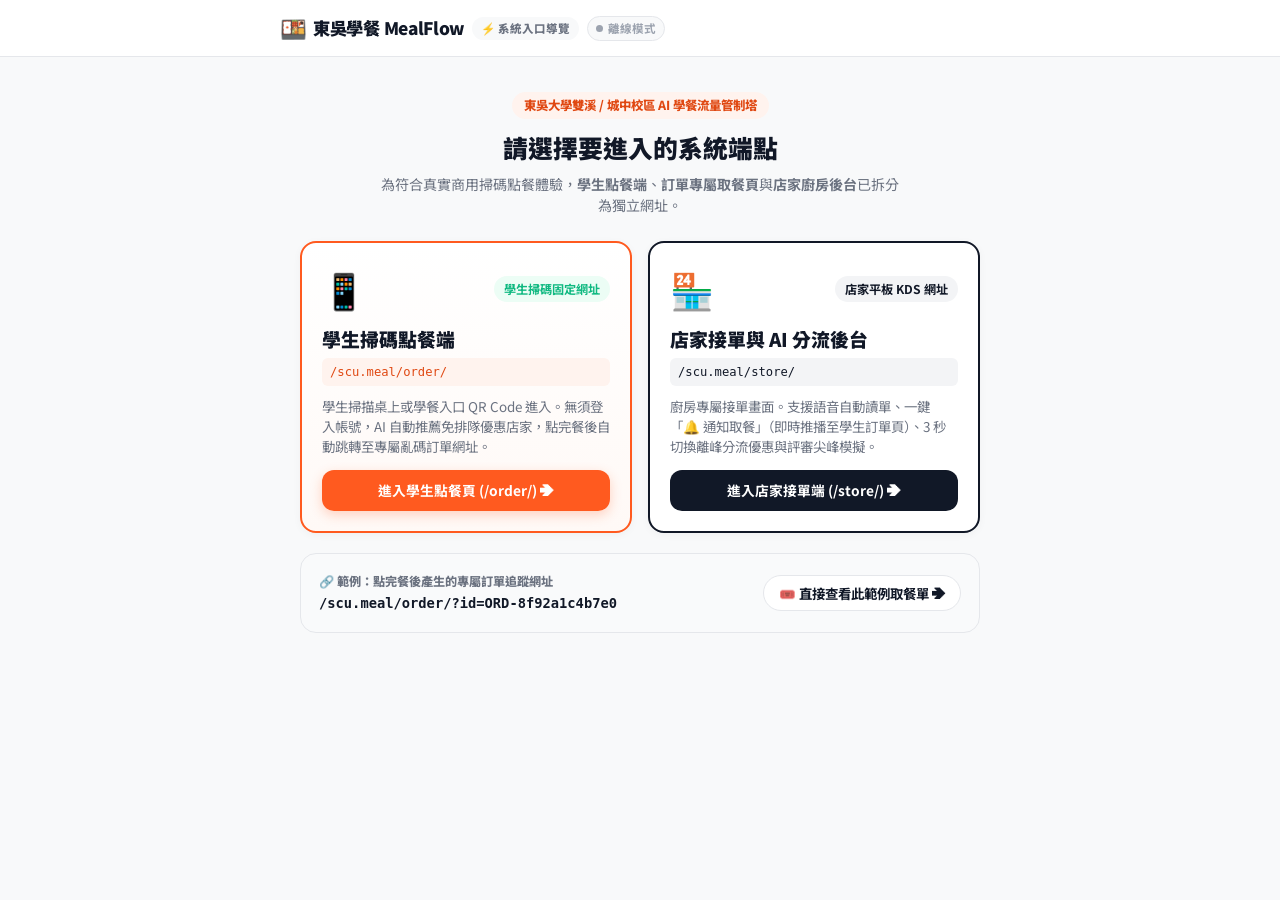
==== commit c3a83713: "Add files via upload" ====
--- a/index.html
+++ b/index.html
@@ -3,630 +3,11 @@
 <head>
   <meta charset="UTF-8">
   <meta name="viewport" content="width=device-width, initial-scale=1.0, maximum-scale=1.0, user-scalable=no">
-  <title>東吳點餐 MealFlow｜校園 AI 免排隊預訂管制塔</title>
+  <title>東吳學餐 MealFlow｜校園 AI 免排隊預訂管制塔</title>
   <link rel="preconnect" href="https://fonts.googleapis.com">
   <link rel="preconnect" href="https://fonts.gstatic.com" crossorigin>
   <link href="https://fonts.googleapis.com/css2?family=Noto+Sans+TC:wght@400;500;600;700;800;900&display=swap" rel="stylesheet">
-  <style>
-    :root {
-      /* 餐飲點餐專屬色系：暖陽橘 x 純淨白 x 柔和灰 */
-      --brand: #FF5A1F;
-      --brand-light: #FFF3EE;
-      --brand-dark: #E04812;
-      --green: #10B981;
-      --green-bg: #ECFDF5;
-      --amber: #F59E0B;
-      --amber-bg: #FFFBEB;
-      --red: #EF4444;
-      --red-bg: #FEF2F2;
-      
-      --bg-page: #F8F9FA;
-      --bg-card: #FFFFFF;
-      --text-primary: #111827;
-      --text-secondary: #6B7280;
-      --text-muted: #9CA3AF;
-      --border: #E5E7EB;
-
-      --radius-xl: 20px;
-      --radius-lg: 16px;
-      --radius-md: 12px;
-      --shadow-sm: 0 2px 8px rgba(0, 0, 0, 0.04);
-      --shadow-md: 0 8px 24px rgba(0, 0, 0, 0.06);
-      --shadow-float: 0 12px 32px rgba(255, 90, 31, 0.25);
-    }
-
-    * { box-sizing: border-box; margin: 0; padding: 0; -webkit-tap-highlight-color: transparent; }
-    body {
-      font-family: "Noto Sans TC", -apple-system, BlinkMacSystemFont, sans-serif;
-      background-color: var(--bg-page);
-      color: var(--text-primary);
-      line-height: 1.5;
-      padding-bottom: 96px;
-    }
-
-    /* ==================== 頂部導覽列與狀態條 ==================== */
-    .app-header {
-      background: var(--bg-card);
-      position: sticky;
-      top: 0;
-      z-index: 100;
-      padding: 12px 20px;
-      border-bottom: 1px solid var(--border);
-    }
-    .header-inner {
-      max-width: 720px;
-      margin: 0 auto;
-      display: flex;
-      justify-content: space-between;
-      align-items: center;
-      gap: 10px;
-      flex-wrap: wrap;
-    }
-    .brand-title-group {
-      display: flex;
-      align-items: center;
-      gap: 8px;
-    }
-    .sync-status {
-      font-size: 0.72rem;
-      color: var(--text-muted);
-      font-weight: 700;
-      display: inline-flex;
-      align-items: center;
-      gap: 5px;
-      background: var(--bg-page);
-      padding: 3px 8px;
-      border-radius: 999px;
-      border: 1px solid var(--border);
-    }
-    .sync-dot {
-      width: 7px;
-      height: 7px;
-      border-radius: 50%;
-      background: var(--green);
-    }
-    .sync-dot.syncing { background: var(--amber); animation: pulse 1s infinite; }
-    .sync-dot.offline { background: var(--text-muted); }
-
-    .campus-switcher {
-      display: inline-flex;
-      background: var(--bg-page);
-      padding: 4px;
-      border-radius: 999px;
-      border: 1px solid var(--border);
-    }
-    .campus-btn {
-      border: none;
-      background: transparent;
-      padding: 6px 14px;
-      border-radius: 999px;
-      font-size: 0.86rem;
-      font-weight: 700;
-      color: var(--text-secondary);
-      cursor: pointer;
-      transition: 0.2s;
-    }
-    .campus-btn.active {
-      background: var(--brand);
-      color: #FFFFFF;
-      box-shadow: 0 2px 6px rgba(255, 90, 31, 0.3);
-    }
-
-    /* Demo 模擬與身分工具列 */
-    .sub-toolbar {
-      background: #111827;
-      color: #F9FAFB;
-      padding: 8px 20px;
-      font-size: 0.78rem;
-    }
-    .sub-toolbar-inner {
-      max-width: 720px;
-      margin: 0 auto;
-      display: flex;
-      justify-content: space-between;
-      align-items: center;
-      gap: 10px;
-      flex-wrap: wrap;
-    }
-    .demo-btn-group {
-      display: inline-flex;
-      align-items: center;
-      gap: 6px;
-      flex-wrap: wrap;
-    }
-    .demo-btn {
-      border: 1px solid rgba(255,255,255,0.2);
-      background: rgba(255,255,255,0.1);
-      color: #FFFFFF;
-      padding: 4px 10px;
-      border-radius: 999px;
-      font-size: 0.75rem;
-      font-weight: 700;
-      cursor: pointer;
-      transition: 0.15s;
-    }
-    .demo-btn:hover { background: rgba(255,255,255,0.2); }
-    .demo-btn.peak {
-      background: var(--brand);
-      border-color: var(--brand);
-    }
-    .user-badge {
-      display: inline-flex;
-      align-items: center;
-      gap: 6px;
-      color: #D1D5DB;
-      font-weight: 600;
-    }
-    .user-select {
-      background: rgba(255,255,255,0.12);
-      color: #FFFFFF;
-      border: 1px solid rgba(255,255,255,0.25);
-      border-radius: 6px;
-      padding: 2px 6px;
-      font-size: 0.75rem;
-      font-weight: 700;
-      font-family: inherit;
-    }
-    .user-select option { color: #111827; background: #FFFFFF; }
-
-    /* ==================== 主容器 ==================== */
-    .container {
-      max-width: 720px;
-      margin: 0 auto;
-      padding: 16px 20px;
-    }
-    .view-section { display: none; }
-    .view-section.active { display: block; animation: fadeIn 0.2s ease; }
-
-    /* ==================== AI 免排隊推薦橫幅 ==================== */
-    .smart-tip-card {
-      background: linear-gradient(135deg, #FFF3EE 0%, #FFFBEB 100%);
-      border: 1.5px solid #FED7AA;
-      border-radius: var(--radius-lg);
-      padding: 16px 18px;
-      margin-bottom: 18px;
-      display: flex;
-      align-items: center;
-      justify-content: space-between;
-      gap: 14px;
-      flex-wrap: wrap;
-      box-shadow: 0 4px 14px rgba(255, 90, 31, 0.08);
-    }
-    .smart-tip-badge {
-      display: inline-flex;
-      align-items: center;
-      gap: 4px;
-      background: var(--brand);
-      color: #FFFFFF;
-      font-size: 0.72rem;
-      font-weight: 800;
-      padding: 3px 8px;
-      border-radius: 6px;
-      margin-bottom: 6px;
-    }
-    .smart-tip-title {
-      font-size: 0.98rem;
-      font-weight: 800;
-      color: #9A3412;
-      margin-bottom: 2px;
-    }
-    .smart-tip-desc {
-      font-size: 0.84rem;
-      color: #C2410C;
-    }
-    .btn-tip-action {
-      background: var(--brand);
-      color: #FFFFFF;
-      border: none;
-      padding: 10px 16px;
-      border-radius: var(--radius-md);
-      font-size: 0.86rem;
-      font-weight: 700;
-      cursor: pointer;
-      white-space: nowrap;
-      box-shadow: 0 4px 12px rgba(255, 90, 31, 0.25);
-      transition: 0.15s;
-    }
-    .btn-tip-action:disabled {
-      opacity: 0.6;
-      cursor: not-allowed;
-    }
-
-    /* ==================== 分類快篩膠囊 ==================== */
-    .filter-row {
-      display: flex;
-      gap: 8px;
-      overflow-x: auto;
-      padding-bottom: 12px;
-      margin-bottom: 8px;
-      scrollbar-width: none;
-    }
-    .filter-row::-webkit-scrollbar { display: none; }
-    .filter-chip {
-      padding: 7px 15px;
-      background: var(--bg-card);
-      border: 1px solid var(--border);
-      border-radius: 999px;
-      font-size: 0.84rem;
-      font-weight: 600;
-      color: var(--text-secondary);
-      cursor: pointer;
-      white-space: nowrap;
-      transition: 0.15s;
-    }
-    .filter-chip.active {
-      background: var(--text-primary);
-      color: #FFFFFF;
-      border-color: var(--text-primary);
-    }
-
-    /* ==================== 餐廳列表卡片 ==================== */
-    .store-list {
-      display: flex;
-      flex-direction: column;
-      gap: 14px;
-    }
-    .store-card {
-      background: var(--bg-card);
-      border-radius: var(--radius-lg);
-      padding: 16px;
-      border: 1px solid var(--border);
-      box-shadow: var(--shadow-sm);
-      display: flex;
-      align-items: center;
-      gap: 16px;
-      cursor: pointer;
-      transition: transform 0.15s ease, box-shadow 0.15s ease, border-color 0.15s ease;
-    }
-    .store-card:hover {
-      transform: translateY(-2px);
-      box-shadow: var(--shadow-md);
-    }
-    .store-card.recommended {
-      border-color: #FDBA74;
-      background: linear-gradient(to right, #FFFFFF 80%, #FFF7ED 100%);
-    }
-    .store-thumb {
-      width: 76px;
-      height: 76px;
-      border-radius: 14px;
-      background: var(--brand-light);
-      display: flex;
-      align-items: center;
-      justify-content: center;
-      font-size: 2.2rem;
-      flex-shrink: 0;
-    }
-    .store-info { flex: 1; min-width: 0; }
-    .store-header-row {
-      display: flex;
-      justify-content: space-between;
-      align-items: center;
-      gap: 8px;
-      margin-bottom: 4px;
-    }
-    .store-name {
-      font-size: 1.08rem;
-      font-weight: 800;
-      color: var(--text-primary);
-      white-space: nowrap;
-      overflow: hidden;
-      text-overflow: ellipsis;
-    }
-    .wait-pill {
-      padding: 4px 10px;
-      border-radius: 999px;
-      font-size: 0.76rem;
-      font-weight: 700;
-      white-space: nowrap;
-      flex-shrink: 0;
-    }
-    .wait-free { background: var(--green-bg); color: var(--green); }
-    .wait-mod { background: var(--amber-bg); color: var(--amber); }
-    .wait-full { background: var(--red-bg); color: var(--red); }
-
-    .store-meta {
-      font-size: 0.82rem;
-      color: var(--text-secondary);
-      margin-bottom: 6px;
-    }
-    .load-bar-wrap {
-      width: 100%;
-      height: 5px;
-      background: #F3F4F6;
-      border-radius: 999px;
-      overflow: hidden;
-      margin-bottom: 8px;
-    }
-    .load-bar-fill {
-      height: 100%;
-      border-radius: 999px;
-      transition: width 0.3s ease;
-    }
-    .promo-tag {
-      display: inline-flex;
-      align-items: center;
-      gap: 4px;
-      background: var(--brand-light);
-      color: var(--brand-dark);
-      font-size: 0.76rem;
-      font-weight: 700;
-      padding: 3px 9px;
-      border-radius: 6px;
-    }
-
-    /* ==================== 點餐抽屜 (Menu Modal) ==================== */
-    .modal-backdrop {
-      position: fixed;
-      inset: 0;
-      background: rgba(17, 24, 39, 0.5);
-      z-index: 200;
-      display: none;
-      align-items: flex-end;
-      justify-content: center;
-    }
-    .modal-backdrop.open { display: flex; animation: fadeIn 0.2s ease; }
-    .menu-sheet {
-      background: var(--bg-card);
-      width: 100%;
-      max-width: 720px;
-      border-radius: 24px 24px 0 0;
-      max-height: 90vh;
-      display: flex;
-      flex-direction: column;
-      overflow: hidden;
-      animation: slideUp 0.25s cubic-bezier(0.16, 1, 0.3, 1);
-    }
-    .sheet-header {
-      padding: 18px 20px;
-      border-bottom: 1px solid var(--border);
-      display: flex;
-      justify-content: space-between;
-      align-items: center;
-    }
-    .sheet-close {
-      width: 34px;
-      height: 34px;
-      border-radius: 50%;
-      border: none;
-      background: var(--bg-page);
-      font-size: 1rem;
-      cursor: pointer;
-    }
-    .sheet-body {
-      padding: 18px 20px;
-      overflow-y: auto;
-      flex: 1;
-    }
-    .menu-item {
-      display: flex;
-      justify-content: space-between;
-      align-items: center;
-      padding: 14px 0;
-      border-bottom: 1px solid var(--border);
-    }
-    .menu-item:last-child { border-bottom: none; }
-    .item-title { font-size: 0.98rem; font-weight: 700; margin-bottom: 2px; }
-    .item-tag {
-      display: inline-block;
-      font-size: 0.72rem;
-      font-weight: 700;
-      color: var(--text-secondary);
-      background: var(--bg-page);
-      padding: 1px 6px;
-      border-radius: 4px;
-      margin-left: 6px;
-    }
-    .item-price { font-size: 0.92rem; font-weight: 800; color: var(--brand); }
-    .qty-stepper {
-      display: inline-flex;
-      align-items: center;
-      gap: 12px;
-      background: var(--bg-page);
-      padding: 4px 8px;
-      border-radius: 999px;
-      border: 1px solid var(--border);
-    }
-    .step-btn {
-      width: 28px;
-      height: 28px;
-      border-radius: 50%;
-      border: none;
-      background: var(--bg-card);
-      font-weight: 800;
-      font-size: 1rem;
-      color: var(--text-primary);
-      cursor: pointer;
-      box-shadow: var(--shadow-sm);
-    }
-    .step-btn.plus { background: var(--brand); color: #FFFFFF; }
-
-    .checkout-options {
-      background: var(--bg-page);
-      padding: 14px;
-      border-radius: var(--radius-md);
-      margin-top: 16px;
-      display: grid;
-      grid-template-columns: 1fr 1fr;
-      gap: 12px;
-    }
-    .field-label {
-      font-size: 0.78rem;
-      font-weight: 700;
-      color: var(--text-secondary);
-      margin-bottom: 4px;
-      display: block;
-    }
-    .select-input {
-      width: 100%;
-      padding: 9px 10px;
-      border-radius: 8px;
-      border: 1px solid var(--border);
-      background: #FFFFFF;
-      font-family: inherit;
-      font-size: 0.86rem;
-      font-weight: 600;
-    }
-    .sheet-footer {
-      padding: 14px 20px;
-      border-top: 1px solid var(--border);
-      background: var(--bg-card);
-      display: flex;
-      justify-content: space-between;
-      align-items: center;
-      gap: 16px;
-    }
-    .btn-submit-order {
-      flex: 1;
-      background: var(--brand);
-      color: #FFFFFF;
-      border: none;
-      padding: 14px 20px;
-      border-radius: var(--radius-md);
-      font-size: 0.98rem;
-      font-weight: 800;
-      cursor: pointer;
-      box-shadow: var(--shadow-float);
-      transition: 0.15s;
-    }
-    .btn-submit-order:disabled {
-      opacity: 0.6;
-      cursor: not-allowed;
-    }
-
-    /* ==================== 取餐號碼牌卡片 ==================== */
-    .ticket-card {
-      background: var(--bg-card);
-      border-radius: var(--radius-lg);
-      border: 1px solid var(--border);
-      padding: 18px;
-      margin-bottom: 14px;
-      box-shadow: var(--shadow-sm);
-      display: flex;
-      justify-content: space-between;
-      align-items: center;
-      gap: 16px;
-    }
-    .ticket-card.ready {
-      border-color: var(--green);
-      background: #F0FDF4;
-    }
-    .ticket-card.done {
-      opacity: 0.68;
-      background: #F9FAFB;
-    }
-    .ticket-number-box {
-      background: var(--brand-light);
-      color: var(--brand);
-      padding: 12px 16px;
-      border-radius: var(--radius-md);
-      text-align: center;
-      min-width: 92px;
-    }
-    .ticket-card.ready .ticket-number-box {
-      background: var(--green);
-      color: #FFFFFF;
-    }
-    .ticket-number-box .num {
-      font-size: 1.6rem;
-      font-weight: 900;
-      line-height: 1.1;
-    }
-
-    /* ==================== 店家接單模式 ==================== */
-    .merchant-box {
-      background: var(--bg-card);
-      border-radius: var(--radius-lg);
-      border: 1px solid var(--border);
-      padding: 18px;
-      margin-bottom: 16px;
-    }
-    .promo-pills {
-      display: grid;
-      grid-template-columns: repeat(2, 1fr);
-      gap: 10px;
-      margin: 12px 0;
-    }
-    .promo-pill-btn {
-      padding: 12px;
-      border-radius: var(--radius-md);
-      border: 1.5px solid var(--border);
-      background: var(--bg-page);
-      text-align: left;
-      cursor: pointer;
-      transition: 0.15s;
-    }
-    .promo-pill-btn.active {
-      border-color: var(--brand);
-      background: var(--brand-light);
-    }
-    .capacity-controls {
-      display: grid;
-      grid-template-columns: 1fr 1fr;
-      gap: 12px;
-      margin-top: 12px;
-      padding-top: 12px;
-      border-top: 1px dashed var(--border);
-    }
-
-    /* ==================== 底部 App 導覽列 ==================== */
-    .bottom-nav {
-      position: fixed;
-      bottom: 0;
-      left: 0;
-      right: 0;
-      background: rgba(255, 255, 255, 0.96);
-      backdrop-filter: blur(12px);
-      border-top: 1px solid var(--border);
-      z-index: 150;
-      padding: 8px 16px 12px;
-    }
-    .bottom-nav-inner {
-      max-width: 500px;
-      margin: 0 auto;
-      display: grid;
-      grid-template-columns: repeat(3, 1fr);
-      gap: 8px;
-    }
-    .tab-btn {
-      border: none;
-      background: transparent;
-      display: flex;
-      flex-direction: column;
-      align-items: center;
-      gap: 3px;
-      color: var(--text-muted);
-      font-size: 0.76rem;
-      font-weight: 700;
-      cursor: pointer;
-      padding: 4px 0;
-    }
-    .tab-btn .icon { font-size: 1.25rem; }
-    .tab-btn.active { color: var(--brand); }
-
-    /* Toast */
-    .toast {
-      position: fixed;
-      top: 76px;
-      left: 50%;
-      transform: translateX(-50%);
-      background: #111827;
-      color: #FFFFFF;
-      padding: 10px 18px;
-      border-radius: 999px;
-      font-size: 0.86rem;
-      font-weight: 600;
-      z-index: 999;
-      box-shadow: var(--shadow-md);
-      display: none;
-      max-width: 90vw;
-      text-align: center;
-    }
-
-    @keyframes fadeIn { from { opacity: 0; } to { opacity: 1; } }
-    @keyframes slideUp { from { transform: translateY(100%); } to { transform: translateY(0); } }
-    @keyframes pulse { 0%, 100% { opacity: 1; } 50% { opacity: 0.35; } }
-  </style>
+  <link rel="stylesheet" href="./styles.css">
 </head>
 <body>
 
@@ -636,46 +17,36 @@
   <header class="app-header">
     <div class="header-inner">
       <div class="brand-title-group">
-        <span style="font-size:1.35rem;">🍱</span>
-        <span style="font-weight:900; font-size:1.08rem; letter-spacing:-0.3px;">東吳學餐 MealFlow</span>
-        <span class="sync-status" id="syncStatusBadge" title="點擊立即同步雲端資料" style="cursor:pointer;" onclick="syncCloud(true)">
+        <a href="./" style="text-decoration:none; color:inherit; display:flex; align-items:center; gap:6px;">
+          <span style="font-size:1.35rem;">🍱</span>
+          <span style="font-weight:900; font-size:1.08rem; letter-spacing:-0.3px;">東吳學餐 MealFlow</span>
+        </a>
+        <span class="role-badge" id="headerRoleBadge">⚡ 系統入口導覽</span>
+        <span class="sync-status" title="點擊立即同步雲端資料" style="cursor:pointer;" onclick="syncCloud(true)">
           <span class="sync-dot" id="syncDot"></span>
           <span id="syncText">已同步</span>
         </span>
       </div>
 
-      <div class="campus-switcher">
+      <div class="campus-switcher" id="headerCampusSwitcher" style="display:none;">
         <button class="campus-btn active" id="btnCampus-雙溪校區" onclick="switchCampus('雙溪校區')">雙溪校區</button>
         <button class="campus-btn" id="btnCampus-城中校區" onclick="switchCampus('城中校區')">城中校區</button>
       </div>
     </div>
   </header>
 
-  <!-- 評審 Demo 流量模擬與學生身分切換列 -->
-  <div class="sub-toolbar">
-    <div class="sub-toolbar-inner">
-      <div class="demo-btn-group">
-        <span style="font-weight:800; color:#FBBF24;">⚡ 評審 Demo：</span>
-        <button class="demo-btn peak" id="btnSimPeak" onclick="triggerTrafficSim('PEAK')">🔥 模擬 12:10 尖峰塞車</button>
-        <button class="demo-btn" id="btnSimNormal" onclick="triggerTrafficSim('NORMAL')">🌿 恢復離峰順暢</button>
-      </div>
-      <div class="user-badge">
-        <span>👤 學生身分：</span>
-        <select id="studentProfileSelect" class="user-select" onchange="switchStudentProfile(this.value)">
-          <option value="15111001|楊定豊">楊定豊 (15111001)</option>
-          <option value="15111002|林同學">林同學 (15111002)</option>
-          <option value="15111003|陳同學">陳同學 (15111003)</option>
-          <option value="ALL|全部學生(展示用)">👀 檢視全部訂單</option>
-        </select>
-      </div>
-    </div>
-  </div>
-
   <main class="container">
 
-    <!-- ==================== 頁籤 1：探索點餐 ==================== -->
-    <section id="viewOrder" class="view-section active">
-      
+    <!-- ==================== 路由 1：根目錄角色導覽台 (/) ==================== -->
+    <section id="viewPortal" class="view-section">
+      <div id="portalContentBox"></div>
+    </section>
+
+    <!-- ==================== 路由 2：學生掃碼點餐頁 (/order/) ==================== -->
+    <section id="viewOrder" class="view-section">
+      <!-- 若本機剛點過餐且尚未完成，顯示返回該筆專屬訂單網址的快捷條 -->
+      <div id="activeOrderFloatingBanner"></div>
+
       <!-- AI 動態分流智慧推薦橫幅 -->
       <div id="aiSmartTipBox"></div>
 
@@ -690,24 +61,28 @@
       <div id="storeListContainer" class="store-list"></div>
     </section>
 
-    <!-- ==================== 頁籤 2：我的取餐單 ==================== -->
-    <section id="viewTickets" class="view-section">
-      <div style="display:flex; justify-content:space-between; align-items:center; margin-bottom:14px; flex-wrap:wrap; gap:8px;">
-        <div>
-          <h2 style="font-size:1.2rem; font-weight:800;">我的取餐號碼牌</h2>
-          <div style="font-size:0.78rem; color:var(--text-secondary);" id="ticketOwnerHint">目前顯示：楊定豊 (15111001) 的預訂</div>
-        </div>
-        <button class="filter-chip" onclick="syncCloud(true)">🔄 雲端同步刷新</button>
-      </div>
-      <div id="ticketsContainer"></div>
-    </section>
-
-    <!-- ==================== 頁籤 3：店家接單與分流設定 ==================== -->
-    <section id="viewMerchant" class="view-section">
+    <!-- ==================== 路由 3：專屬訂單追蹤頁 (/order/?id=ORD-xxx) ==================== -->
+    <section id="viewTicket" class="view-section">
+      <div id="singleTicketContainer"></div>
+    </section>
+
+    <!-- ==================== 路由 4：店家接單與分流設定 (/store/) ==================== -->
+    <section id="viewStore" class="view-section">
+      <!-- 店家端專屬：評審 Demo 流量模擬器 -->
+      <div class="demo-sim-bar">
+        <div style="font-size:0.82rem; font-weight:800; color:#FBBF24;">
+          ⚡ 黑客松評審 Demo 流量模擬器：
+        </div>
+        <div style="display:flex; gap:8px; flex-wrap:wrap;">
+          <button class="demo-btn peak" onclick="triggerTrafficSim('PEAK')">🔥 模擬 12:10 尖峰塞車</button>
+          <button class="demo-btn" onclick="triggerTrafficSim('NORMAL')">🌿 恢復離峰順暢</button>
+        </div>
+      </div>
+
       <div class="merchant-box" style="background:#FFF3EE; border-color:#FED7AA;">
         <div style="display:flex; justify-content:space-between; align-items:center; flex-wrap:wrap; gap:10px;">
           <div>
-            <div style="font-size:0.76rem; font-weight:800; color:var(--brand);">店家 AI 流量管制與接單後台</div>
+            <div style="font-size:0.76rem; font-weight:800; color:var(--brand);">店家專屬接單與 AI 分流控制台 (/store/)</div>
             <h2 style="font-size:1.15rem; font-weight:800;">離峰開啟優惠吸客・語音自動讀單</h2>
           </div>
           <select id="merchantSelect" class="select-input" style="width:auto;" onchange="onMerchantStoreChange()"></select>
@@ -761,7 +136,10 @@
       <div class="merchant-box">
         <div style="display:flex; justify-content:space-between; align-items:center; margin-bottom:12px; flex-wrap:wrap; gap:8px;">
           <h3 style="font-size:0.98rem; font-weight:800;">📋 即時廚房訂單佇列 (<span id="merchActiveCount">0</span> 筆進行中)</h3>
-          <button class="filter-chip" onclick="speakSample()">🔊 測試廚房語音播報</button>
+          <div style="display:flex; gap:8px;">
+            <button class="filter-chip" onclick="syncCloud(true)">🔄 刷新訂單</button>
+            <button class="filter-chip" onclick="speakSample()">🔊 測試語音讀單</button>
+          </div>
         </div>
         <div id="merchantOrderList"></div>
       </div>
@@ -817,920 +195,6 @@
     </div>
   </div>
 
-  <!-- ==================== 底部 App 導覽列 ==================== -->
-  <nav class="bottom-nav">
-    <div class="bottom-nav-inner">
-      <button class="tab-btn active" id="navBtn-viewOrder" onclick="switchView('viewOrder')">
-        <span class="icon">🍔</span>
-        <span>探索點餐</span>
-      </button>
-      <button class="tab-btn" id="navBtn-viewTickets" onclick="switchView('viewTickets')">
-        <span class="icon">🎟️</span>
-        <span>我的取餐單 (<span id="ticketCount">1</span>)</span>
-      </button>
-      <button class="tab-btn" id="navBtn-viewMerchant" onclick="switchView('viewMerchant')">
-        <span class="icon">🏪</span>
-        <span>店家接單端</span>
-      </button>
-    </div>
-  </nav>
-
-  <script>
-    const GAS_URL = 'https://script.google.com/macros/s/AKfycbzVXQRKZfnhgM_BhW6pgy1VOCg7YmCdfnAdHOS_9Tt7agxQa2r69hwg1UGL73gpoVwp/exec';
-
-    const STORE_ICONS = {
-      'S01': '🍙', 'S02': '🍱', 'S03': '🥟', 'S04': '🍗',
-      'S05': '🍛', 'S06': '🥩', 'S07': '🍜'
-    };
-
-    // 前後端完全統一的東吳學餐預設資料庫（用詞統一為「AI分流」）
-    const DEFAULT_STORES = [
-      {
-        id: 'S01', campus: '雙溪校區', name: '趙班長海苔飯捲', category: '人氣韓式・飯捲',
-        maxCapacityPer15Min: 18, activeOrders: 17, avgPrepMinutes: 22,
-        promoMode: 'none', promoText: '無優惠', promoDiscount: 0, predictedDailyOrders: 240, rating: 4.9,
-        menus: [
-          { id: 'M01', name: '特製韓式泡菜燒肉飯捲', price: 75, tag: '🔥 必點人氣' },
-          { id: 'M02', name: '起司炸蝦海苔飯捲', price: 85, tag: '⭐ 主廚推薦' },
-          { id: 'M03', name: '經典鮪魚玉米飯捲', price: 65, tag: '⚡ 快速出餐' }
-        ]
-      },
-      {
-        id: 'S02', campus: '雙溪校區', name: '雙溪-丼物園', category: '日式蓋飯・烏龍麵',
-        maxCapacityPer15Min: 20, activeOrders: 4, avgPrepMinutes: 5,
-        promoMode: 'gift', promoText: '🎁 AI分流招待：免費溫泉蛋乙顆', promoDiscount: 0, predictedDailyOrders: 165, rating: 4.7,
-        menus: [
-          { id: 'M04', name: '炙燒起司牛五花丼', price: 115, tag: '🔥 招牌必點' },
-          { id: 'M05', name: '黃金厚切豬排滑蛋丼', price: 120, tag: '⭐ 飽足首選' },
-          { id: 'M06', name: '讚岐胡麻冷烏龍麵', price: 95, tag: '⚡ 3分極速出餐' }
-        ]
-      },
-      {
-        id: 'S03', campus: '雙溪校區', name: '雙溪-四海遊龍', category: '鍋貼水餃・麵食',
-        maxCapacityPer15Min: 25, activeOrders: 19, avgPrepMinutes: 16,
-        promoMode: 'none', promoText: '無優惠', promoDiscount: 0, predictedDailyOrders: 210, rating: 4.6,
-        menus: [
-          { id: 'M07', name: '招牌鍋貼套餐 (10顆+酸辣湯)', price: 105, tag: '🔥 經典組合' },
-          { id: 'M08', name: '高麗菜水餃 (12顆)', price: 78, tag: '⚡ 快速出餐' }
-        ]
-      },
-      {
-        id: 'S04', campus: '雙溪校區', name: '蒲家廚房', category: '中式特餐・便當',
-        maxCapacityPer15Min: 20, activeOrders: 5, avgPrepMinutes: 6,
-        promoMode: 'discount', promoText: '💰 AI分流折抵：現折 $10 元', promoDiscount: 10, predictedDailyOrders: 150, rating: 4.8,
-        menus: [
-          { id: 'M09', name: '秘製椒麻雞腿飯', price: 110, tag: '🔥 銷量冠軍' },
-          { id: 'M10', name: '蒜泥白肉精緻便當', price: 100, tag: '⚡ 極速便當' }
-        ]
-      },
-      {
-        id: 'S05', campus: '城中校區', name: '城中-咖哩食堂', category: '熟成咖哩・炸物',
-        maxCapacityPer15Min: 15, activeOrders: 16, avgPrepMinutes: 26,
-        promoMode: 'none', promoText: '無優惠', promoDiscount: 0, predictedDailyOrders: 195, rating: 4.8,
-        menus: [
-          { id: 'M11', name: '唐揚炸雞熟成咖哩飯', price: 125, tag: '🔥 排隊人氣' },
-          { id: 'M12', name: '手打漢堡排歐姆蛋咖哩', price: 135, tag: '⭐ 限量供應' }
-        ]
-      },
-      {
-        id: 'S06', campus: '城中校區', name: '城中-吳葉食堂', category: '精緻台式簡餐',
-        maxCapacityPer15Min: 20, activeOrders: 3, avgPrepMinutes: 4,
-        promoMode: 'gift', promoText: '🎁 AI分流招待：免費招牌冰紅茶', promoDiscount: 0, predictedDailyOrders: 145, rating: 4.9,
-        menus: [
-          { id: 'M13', name: '蔥爆牛肉鐵板簡餐', price: 115, tag: '🔥 現點現做' },
-          { id: 'M14', name: '古早味排骨特餐', price: 105, tag: '⚡ 4分極速取餐' },
-          { id: 'M15', name: '手工鮮蝦紅油抄手麵', price: 90, tag: '⭐ 學生最愛' }
-        ]
-      },
-      {
-        id: 'S07', campus: '城中校區', name: '大熊涼麵 X 吃好食堂', category: '手工涼麵・味噌湯',
-        maxCapacityPer15Min: 25, activeOrders: 6, avgPrepMinutes: 3,
-        promoMode: 'points', promoText: '⚡ AI分流回饋：雙倍 MealPoints 點數', promoDiscount: 0, predictedDailyOrders: 160, rating: 4.7,
-        menus: [
-          { id: 'M16', name: '川味麻辣雞絲涼麵 (大)', price: 75, tag: '⚡ 2分秒取' },
-          { id: 'M17', name: '綜合三合一味噌湯 (貢丸+蛋花)', price: 45, tag: '🔥 絕配湯品' }
-        ]
-      }
-    ];
-
-    // 讀取本機曾點過的訂單 ID，確保即使雲端同步也不會遺失自己剛點的識別或混入他人訂單
-    function loadMyOrderIds() {
-      try {
-        const saved = JSON.parse(localStorage.getItem('mealflow_my_order_ids') || '["ORD-1001"]');
-        return new Set(Array.isArray(saved) ? saved : ['ORD-1001']);
-      } catch (e) {
-        return new Set(['ORD-1001']);
-      }
-    }
-
-    function saveMyOrderId(orderId) {
-      state.myOrderIds.add(orderId);
-      try {
-        localStorage.setItem('mealflow_my_order_ids', JSON.stringify(Array.from(state.myOrderIds)));
-      } catch (e) {}
-    }
-
-    let state = {
-      campus: '雙溪校區',
-      filter: 'ALL',
-      studentId: '15111001',
-      studentName: '楊定豊',
-      myOrderIds: loadMyOrderIds(),
-      stores: JSON.parse(JSON.stringify(DEFAULT_STORES)),
-      aiRecommendations: {},
-      orders: [
-        {
-          orderId: 'ORD-1001', pickupNumber: 'S208', storeId: 'S02', storeName: '雙溪-丼物園',
-          studentId: '15111001', studentName: '楊定豊',
-          itemsJson: JSON.stringify([{ id: 'M04', name: '炙燒起司牛五花丼', price: 115, qty: 1 }]),
-          subtotal: 115, discount: 0, finalTotal: 115,
-          promoApplied: '🎁 AI分流招待：免費溫泉蛋乙顆',
-          pickupTimeSlot: '12:10 下課取餐', paymentMethod: 'LINE Pay', status: '製作中',
-          isDivertedOrder: true
-        },
-        {
-          orderId: 'ORD-1002', pickupNumber: 'C142', storeId: 'S06', storeName: '城中-吳葉食堂',
-          studentId: '15111002', studentName: '林同學',
-          itemsJson: JSON.stringify([{ id: 'M14', name: '古早味排骨特餐', price: 105, qty: 1 }]),
-          subtotal: 105, discount: 0, finalTotal: 105,
-          promoApplied: '🎁 AI分流招待：免費招牌冰紅茶',
-          pickupTimeSlot: '12:25 預約取餐', paymentMethod: '現場現金付款', status: '可取餐',
-          isDivertedOrder: true
-        }
-      ],
-      activeStore: null,
-      cart: {},
-      merchantPromoMode: 'gift'
-    };
-
-    // ==================== 共用工具與前後端一致的負載演算法 ====================
-    function escapeHtml(str) {
-      return String(str ?? '')
-        .replace(/&/g, '&amp;')
-        .replace(/</g, '&lt;')
-        .replace(/>/g, '&gt;')
-        .replace(/"/g, '&quot;')
-        .replace(/'/g, '&#39;');
-    }
-
-    function calcPrepMinutes(activeOrders, maxCap) {
-      const cap = Math.max(1, Number(maxCap) || 20);
-      const act = Math.max(0, Number(activeOrders) || 0);
-      const loadRatio = act / cap;
-      if (act <= 2) return 3;
-      const baseWait = Math.round(2 + loadRatio * 18 + (loadRatio >= 0.85 ? (loadRatio - 0.8) * 20 : 0));
-      return Math.max(3, Math.min(45, baseWait));
-    }
-
-    /**
-     * 確保前端店家物件具備與後端 getInitBundle 完全一致的 loadPercentage / loadState 與 AI 推薦
-     */
-    function enrichStoresAndAi() {
-      state.stores = state.stores.map(s => {
-        const cap = Math.max(1, Number(s.maxCapacityPer15Min) || 20);
-        const active = Math.max(0, Number(s.activeOrders) || 0);
-        const loadPct = Math.min(120, Math.round((active / cap) * 100));
-        let loadState = 'FREE';
-        if (loadPct >= 85) loadState = 'FULL';
-        else if (loadPct >= 50) loadState = 'MODERATE';
-
-        const avgPrep = Number(s.avgPrepMinutes) || calcPrepMinutes(active, cap);
-        return {
-          ...s,
-          maxCapacityPer15Min: cap,
-          activeOrders: active,
-          avgPrepMinutes: avgPrep,
-          loadPercentage: loadPct,
-          loadState: loadState
-        };
-      });
-
-      const recs = {};
-      ['雙溪校區', '城中校區'].forEach(campus => {
-        const campusStores = state.stores.filter(s => s.campus === campus);
-        const congested = campusStores
-          .filter(s => s.loadState === 'FULL' || s.avgPrepMinutes >= 20)
-          .sort((a, b) => b.loadPercentage - a.loadPercentage || b.avgPrepMinutes - a.avgPrepMinutes);
-        const availableWithPromo = campusStores
-          .filter(s => s.loadState === 'FREE' && s.promoMode !== 'none')
-          .sort((a, b) => a.avgPrepMinutes - b.avgPrepMinutes);
-
-        if (congested.length > 0 && availableWithPromo.length > 0) {
-          const busyStore = congested[0];
-          const targetStore = availableWithPromo[0];
-          recs[campus] = {
-            hasAlert: true,
-            congestedStoreId: busyStore.id,
-            congestedStoreName: busyStore.name,
-            congestedWaitMin: busyStore.avgPrepMinutes,
-            congestedLoadPct: busyStore.loadPercentage,
-            recommendedStoreId: targetStore.id,
-            recommendedStoreName: targetStore.name,
-            recommendedWaitMin: targetStore.avgPrepMinutes,
-            promoMode: targetStore.promoMode,
-            promoText: targetStore.promoText,
-            promoDiscount: Number(targetStore.promoDiscount) || 0,
-            timeSavedMin: Math.max(5, busyStore.avgPrepMinutes - targetStore.avgPrepMinutes)
-          };
-        } else {
-          recs[campus] = { hasAlert: false };
-        }
-      });
-      state.aiRecommendations = recs;
-    }
-
-    function setSyncState(mode, text) {
-      const dot = document.getElementById('syncDot');
-      const label = document.getElementById('syncText');
-      if (!dot || !label) return;
-      dot.className = 'sync-dot ' + (mode === 'syncing' ? 'syncing' : mode === 'offline' ? 'offline' : '');
-      label.innerText = text;
-    }
-
-    let toastTimer = null;
-    function showToast(msg) {
-      const t = document.getElementById('toast');
-      t.innerText = msg;
-      t.style.display = 'block';
-      if (toastTimer) clearTimeout(toastTimer);
-      toastTimer = setTimeout(() => { t.style.display = 'none'; }, 3000);
-    }
-
-    function switchView(viewId) {
-      ['viewOrder', 'viewTickets', 'viewMerchant'].forEach(id => {
-        document.getElementById(id).classList.toggle('active', id === viewId);
-        document.getElementById('navBtn-' + id).classList.toggle('active', id === viewId);
-      });
-      renderAll();
-    }
-
-    function switchCampus(campus) {
-      state.campus = campus;
-      document.getElementById('btnCampus-雙溪校區').classList.toggle('active', campus === '雙溪校區');
-      document.getElementById('btnCampus-城中校區').classList.toggle('active', campus === '城中校區');
-      renderStoreList();
-    }
-
-    function switchStudentProfile(val) {
-      const [id, name] = val.split('|');
-      state.studentId = id;
-      state.studentName = name;
-      renderTickets();
-      showToast(`👤 已切換檢視身分：${name}`);
-    }
-
-    function setFilter(f) {
-      state.filter = f;
-      ['ALL', 'FAST', 'PROMO'].forEach(k => {
-        document.getElementById('filter-' + k).classList.toggle('active', k === f);
-      });
-      renderStoreList();
-    }
-
-    // 判斷該店家目前是否適用 AI 分流優惠（未滿載且已開啟優惠）
-    function isStorePromoActive(store) {
-      return store && store.promoMode !== 'none' && store.loadState !== 'FULL';
-    }
-
-    // ==================== 頁籤 1：渲染學生點餐首頁 ====================
-    function renderStoreList() {
-      enrichStoresAndAi();
-      const campusStores = state.stores.filter(s => s.campus === state.campus);
-      const rec = state.aiRecommendations[state.campus];
-      const tipBox = document.getElementById('aiSmartTipBox');
-
-      if (rec && rec.hasAlert) {
-        tipBox.innerHTML = `
-          <div class="smart-tip-card">
-            <div style="flex:1; min-width:220px;">
-              <div class="smart-tip-badge">⚡ AI 流量管制塔・智慧分流建議</div>
-              <div class="smart-tip-title">「${escapeHtml(rec.congestedStoreName)}」目前滿載 (${rec.congestedLoadPct}%) 需等 ${rec.congestedWaitMin} 分鐘</div>
-              <div class="smart-tip-desc">
-                改點 <strong>${escapeHtml(rec.recommendedStoreName)}</strong> 只要 <strong>${rec.recommendedWaitMin} 分鐘</strong>（省時 ${rec.timeSavedMin} 分），再享 <strong>${escapeHtml(rec.promoText)}</strong>
-              </div>
-            </div>
-            <button class="btn-tip-action" onclick="openStoreMenu('${escapeHtml(rec.recommendedStoreId)}')">領優惠免排隊 ➔</button>
-          </div>
-        `;
-      } else {
-        tipBox.innerHTML = '';
-      }
-
-      // 篩選店家（與 loadState 標準統一）
-      let list = campusStores;
-      if (state.filter === 'FAST') list = list.filter(s => s.loadState === 'FREE');
-      if (state.filter === 'PROMO') list = list.filter(s => isStorePromoActive(s));
-
-      const container = document.getElementById('storeListContainer');
-      if (list.length === 0) {
-        container.innerHTML = `<p style="text-align:center; color:var(--text-muted); padding:36px 0;">目前無符合篩選條件的餐廳</p>`;
-        return;
-      }
-
-      container.innerHTML = list.map(s => {
-        let waitClass = 'wait-free';
-        let waitText = `🟢 順暢・約 ${s.avgPrepMinutes} 分取餐`;
-        let barColor = 'var(--green)';
-
-        if (s.loadState === 'FULL') {
-          waitClass = 'wait-full';
-          waitText = `🔴 滿載久候 (${s.avgPrepMinutes}分)`;
-          barColor = 'var(--red)';
-        } else if (s.loadState === 'MODERATE') {
-          waitClass = 'wait-mod';
-          waitText = `🟡 適中・約 ${s.avgPrepMinutes} 分`;
-          barColor = 'var(--amber)';
-        }
-
-        const icon = STORE_ICONS[s.id] || '🍱';
-        const hasPromo = isStorePromoActive(s);
-        const isRecTarget = rec && rec.hasAlert && rec.recommendedStoreId === s.id;
-
-        return `
-          <div class="store-card ${isRecTarget ? 'recommended' : ''}" onclick="openStoreMenu('${escapeHtml(s.id)}')">
-            <div class="store-thumb">${icon}</div>
-            <div class="store-info">
-              <div class="store-header-row">
-                <div class="store-name">${escapeHtml(s.name)}</div>
-                <span class="wait-pill ${waitClass}">${waitText}</span>
-              </div>
-              <div class="store-meta">
-                ⭐ ${s.rating} ・ ${escapeHtml(s.category)} ・ 待製 ${s.activeOrders}/${s.maxCapacityPer15Min} 單 (負載 ${s.loadPercentage}%)
-              </div>
-              <div class="load-bar-wrap">
-                <div class="load-bar-fill" style="width:${Math.min(100, s.loadPercentage)}%; background:${barColor};"></div>
-              </div>
-              ${hasPromo ? `<div class="promo-tag">${escapeHtml(s.promoText)}</div>` : ''}
-            </div>
-          </div>
-        `;
-      }).join('');
-    }
-
-    // ==================== 點餐抽屜 Modal ====================
-    function openStoreMenu(storeId) {
-      const store = state.stores.find(s => s.id === storeId);
-      if (!store) return;
-
-      state.activeStore = store;
-      state.cart = {};
-      if (store.menus && store.menus.length > 0) {
-        state.cart[store.menus[0].id] = 1;
-      }
-
-      document.getElementById('sheetStoreName').innerText = store.name;
-      document.getElementById('sheetStoreMeta').innerText =
-        `${store.campus} ・ 目前待製 ${store.activeOrders} 單（預估約 ${store.avgPrepMinutes} 分鐘取餐）`;
-
-      const promoBanner = document.getElementById('sheetPromoBanner');
-      if (isStorePromoActive(store)) {
-        promoBanner.style.display = 'block';
-        promoBanner.innerText = `🎉 本單已自動套用分流優惠：${store.promoText}`;
-      } else {
-        promoBanner.style.display = 'none';
-      }
-
-      const congestedWarn = document.getElementById('sheetCongestedWarning');
-      const rec = state.aiRecommendations[store.campus];
-      if (store.loadState === 'FULL' && rec && rec.hasAlert && rec.recommendedStoreId !== store.id) {
-        congestedWarn.style.display = 'block';
-        congestedWarn.innerHTML = `⚠️ 本店目前產能滿載 (${store.loadPercentage}%)，需等候約 ${store.avgPrepMinutes} 分鐘。建議改點「<a href="javascript:void(0)" style="color:inherit;text-decoration:underline;" onclick="openStoreMenu('${escapeHtml(rec.recommendedStoreId)}')">${escapeHtml(rec.recommendedStoreName)}</a>」僅需 ${rec.recommendedWaitMin} 分鐘並享優惠！`;
-      } else {
-        congestedWarn.style.display = 'none';
-      }
-
-      renderSheetMenu();
-      document.getElementById('menuModal').classList.add('open');
-    }
-
-    function closeMenuModal() {
-      document.getElementById('menuModal').classList.remove('open');
-    }
-
-    function changeQty(menuId, delta) {
-      const cur = state.cart[menuId] || 0;
-      const next = Math.max(0, cur + delta);
-      if (next === 0) delete state.cart[menuId];
-      else state.cart[menuId] = next;
-      renderSheetMenu();
-    }
-
-    function renderSheetMenu() {
-      const store = state.activeStore;
-      if (!store) return;
-
-      let subtotal = 0;
-      const html = (store.menus || []).map(m => {
-        const qty = state.cart[m.id] || 0;
-        subtotal += m.price * qty;
-        return `
-          <div class="menu-item">
-            <div>
-              <div class="item-title">
-                ${escapeHtml(m.name)}
-                ${m.tag ? `<span class="item-tag">${escapeHtml(m.tag)}</span>` : ''}
-              </div>
-              <div class="item-price">$${m.price}</div>
-            </div>
-            <div class="qty-stepper">
-              <button class="step-btn" onclick="changeQty('${escapeHtml(m.id)}', -1)">－</button>
-              <span style="font-weight:800; min-width:18px; text-align:center;">${qty}</span>
-              <button class="step-btn plus" onclick="changeQty('${escapeHtml(m.id)}', 1)">＋</button>
-            </div>
-          </div>
-        `;
-      }).join('');
-
-      document.getElementById('sheetMenuContainer').innerHTML = html;
-
-      let discount = 0;
-      const noteEl = document.getElementById('sheetDiscountNote');
-      if (subtotal > 0 && isStorePromoActive(store) && store.promoMode === 'discount') {
-        discount = Number(store.promoDiscount) || 10;
-        noteEl.innerText = `(已折抵 -$${discount})`;
-      } else {
-        noteEl.innerText = '';
-      }
-
-      document.getElementById('sheetTotalPrice').innerText = `$${Math.max(0, subtotal - discount)}`;
-    }
-
-    async function placeOrder() {
-      const store = state.activeStore;
-      if (!store) return;
-
-      const items = [];
-      let subtotal = 0;
-      (store.menus || []).forEach(m => {
-        const q = state.cart[m.id] || 0;
-        if (q > 0) {
-          items.push({ id: m.id, name: m.name, price: m.price, qty: q });
-          subtotal += m.price * q;
-        }
-      });
-
-      if (items.length === 0) {
-        showToast('⚠️ 請至少選擇一項餐點');
-        return;
-      }
-
-      const btn = document.getElementById('submitOrderBtn');
-      btn.disabled = true;
-      btn.innerText = '⏳ 正在傳送訂單至廚房...';
-
-      const promoActive = isStorePromoActive(store);
-      const discount = (promoActive && store.promoMode === 'discount') ? (Number(store.promoDiscount) || 10) : 0;
-      const finalTotal = Math.max(0, subtotal - discount);
-      const promoApplied = promoActive ? store.promoText : '一般預訂';
-      const pickupTimeSlot = document.getElementById('pickupSlotSelect').value;
-      const paymentMethod = document.getElementById('paymentSelect').value;
-
-      // 先產生一組唯一 orderId 與 pickupNumber 傳給後端，確保前後端 100% 同步一致
-      const orderId = 'ORD-' + Math.floor(100000 + Math.random() * 900000);
-      const prefix = store.campus === '城中校區' ? 'C' : 'S';
-      const pickupNumber = prefix + String(Math.floor(100 + Math.random() * 899));
-
-      const orderStudentId = state.studentId === 'ALL' ? '15111001' : state.studentId;
-      const orderStudentName = state.studentId === 'ALL' ? '楊定豊' : state.studentName;
-
-      const newOrder = {
-        orderId,
-        pickupNumber,
-        storeId: store.id,
-        storeName: store.name,
-        studentId: orderStudentId,
-        studentName: orderStudentName,
-        itemsJson: JSON.stringify(items),
-        subtotal,
-        discount,
-        finalTotal,
-        promoApplied,
-        pickupTimeSlot,
-        paymentMethod,
-        status: '製作中',
-        isDivertedOrder: promoActive
-      };
-
-      try {
-        setSyncState('syncing', '傳送訂單中...');
-        const res = await fetch(GAS_URL, {
-          method: 'POST',
-          mode: 'cors',
-          headers: { 'Content-Type': 'text/plain;charset=utf-8' },
-          body: JSON.stringify({
-            action: 'submitOrder',
-            orderId,
-            pickupNumber,
-            campus: store.campus,
-            storeId: store.id,
-            storeName: store.name,
-            studentId: orderStudentId,
-            studentName: orderStudentName,
-            items,
-            subtotal,
-            discount,
-            finalTotal,
-            promoApplied,
-            paymentMethod,
-            pickupTimeSlot,
-            isDivertedOrder: promoActive
-          })
-        });
-        const data = await res.json();
-        if (!data || data.success === false) {
-          throw new Error((data && data.message) || '後端寫入失敗');
-        }
-        // 以後端回傳的確認號碼為準（若舊版後端未讀 params.pickupNumber 也能自動對齊！）
-        if (data.order) {
-          newOrder.orderId = data.order.orderId || newOrder.orderId;
-          newOrder.pickupNumber = data.order.pickupNumber || newOrder.pickupNumber;
-        }
-        setSyncState('online', '已同步');
-      } catch (e) {
-        setSyncState('offline', '離線暫存模式');
-      } finally {
-        btn.disabled = false;
-        btn.innerText = '送出預訂・領取餐號';
-      }
-
-      saveMyOrderId(newOrder.orderId);
-      state.orders.unshift(newOrder);
-      store.activeOrders += 1;
-      store.avgPrepMinutes = calcPrepMinutes(store.activeOrders, store.maxCapacityPer15Min);
-
-      closeMenuModal();
-      switchView('viewTickets');
-      showToast(`✅ 預訂成功！取餐號碼：${newOrder.pickupNumber}`);
-    }
-
-    // ==================== 頁籤 2：渲染我的取餐號碼牌（依學生身分過濾） ====================
-    function getFilteredStudentOrders() {
-      if (state.studentId === 'ALL') {
-        return state.orders;
-      }
-      return state.orders.filter(o =>
-        String(o.studentId) === String(state.studentId) ||
-        state.myOrderIds.has(o.orderId)
-      );
-    }
-
-    function renderTickets() {
-      const myOrders = getFilteredStudentOrders();
-      const activeMyOrders = myOrders.filter(o => o.status !== '已完成');
-      document.getElementById('ticketCount').innerText = activeMyOrders.length;
-
-      const hintEl = document.getElementById('ticketOwnerHint');
-      if (hintEl) {
-        hintEl.innerText = state.studentId === 'ALL'
-          ? `目前顯示：全校所有學生訂單 (${myOrders.length} 筆)`
-          : `目前顯示：${state.studentName} (${state.studentId}) 的預訂 (${myOrders.length} 筆)`;
-      }
-
-      const box = document.getElementById('ticketsContainer');
-      if (myOrders.length === 0) {
-        box.innerHTML = '<p style="text-align:center; color:var(--text-muted); padding:40px 0;">目前尚無您的取餐單，快去探索點餐吧！</p>';
-        return;
-      }
-
-      box.innerHTML = myOrders.map(o => {
-        let items = [];
-        try { items = JSON.parse(o.itemsJson || '[]'); } catch (e) {}
-        const itemText = items.map(i => `${i.name} x${i.qty}`).join('、');
-
-        const isReady = o.status === '可取餐';
-        const isDone = o.status === '已完成';
-        let statusClass = 'wait-mod';
-        let statusLabel = '🍳 廚房製作中';
-        if (isReady) {
-          statusClass = 'wait-free';
-          statusLabel = '🔔 可立即取餐';
-        } else if (isDone) {
-          statusClass = '';
-          statusLabel = '✅ 已取餐完成';
-        }
-
-        return `
-          <div class="ticket-card ${isReady ? 'ready' : ''} ${isDone ? 'done' : ''}">
-            <div class="ticket-number-box">
-              <div style="font-size:0.7rem; font-weight:700;">取餐號</div>
-              <div class="num">${escapeHtml(o.pickupNumber)}</div>
-            </div>
-            <div style="flex:1; min-width:0;">
-              <div style="display:flex; justify-content:space-between; align-items:center; margin-bottom:4px; gap:6px; flex-wrap:wrap;">
-                <strong style="font-size:1.02rem;">${escapeHtml(o.storeName)}</strong>
-                <span class="wait-pill ${statusClass}">${statusLabel}</span>
-              </div>
-              <div style="font-size:0.88rem; font-weight:600; margin-bottom:4px;">${escapeHtml(itemText)}</div>
-              <div style="font-size:0.78rem; color:var(--text-secondary);">
-                ${escapeHtml(o.promoApplied)} ・ ${escapeHtml(o.pickupTimeSlot)} ・ <strong>$${o.finalTotal}</strong>
-                ${state.studentId === 'ALL' ? ` ・ 👤 ${escapeHtml(o.studentName || o.studentId)}` : ''}
-              </div>
-            </div>
-          </div>
-        `;
-      }).join('');
-    }
-
-    // ==================== 頁籤 3：店家接單與 AI 分流設定 ====================
-    function initMerchantSelect() {
-      const sel = document.getElementById('merchantSelect');
-      const currentVal = sel.value || 'S02';
-      sel.innerHTML = state.stores.map(s => `<option value="${escapeHtml(s.id)}">${escapeHtml(s.campus)}｜${escapeHtml(s.name)}</option>`).join('');
-      sel.value = state.stores.some(s => s.id === currentVal) ? currentVal : state.stores[0].id;
-    }
-
-    function onMerchantStoreChange() {
-      const storeId = document.getElementById('merchantSelect').value;
-      const store = state.stores.find(s => s.id === storeId) || state.stores[0];
-      if (!store) return;
-      setMerchantPromo(store.promoMode || 'none', false);
-      document.getElementById('merchCustomText').value = store.promoText || '';
-      document.getElementById('merchActiveInput').value = store.activeOrders;
-      document.getElementById('merchCapInput').value = store.maxCapacityPer15Min;
-      renderMerchantOrdersOnly();
-    }
-
-    function renderMerchantView() {
-      initMerchantSelect();
-      const storeId = document.getElementById('merchantSelect').value;
-      const store = state.stores.find(s => s.id === storeId) || state.stores[0];
-      if (!store) return;
-
-      document.getElementById('merchPredictLabel').innerText =
-        `🤖 AI 今日備料預測：${store.predictedDailyOrders || 160} 份｜目前負載 ${store.loadPercentage || 0}%`;
-      setMerchantPromo(store.promoMode || 'none', false);
-      document.getElementById('merchCustomText').value = store.promoText || '';
-      document.getElementById('merchActiveInput').value = store.activeOrders;
-      document.getElementById('merchCapInput').value = store.maxCapacityPer15Min;
-
-      renderMerchantOrdersOnly();
-    }
-
-    function renderMerchantOrdersOnly() {
-      const storeId = document.getElementById('merchantSelect').value;
-      const store = state.stores.find(s => s.id === storeId) || state.stores[0];
-      if (!store) return;
-
-      const storeOrders = state.orders.filter(o => o.storeId === store.id);
-      const pendingOrders = storeOrders.filter(o => o.status !== '已完成');
-      document.getElementById('merchActiveCount').innerText = pendingOrders.length;
-
-      const listEl = document.getElementById('merchantOrderList');
-      if (storeOrders.length === 0) {
-        listEl.innerHTML = '<p style="color:var(--text-muted); font-size:0.86rem; text-align:center; padding:18px;">目前無待製餐點</p>';
-        return;
-      }
-
-      // 改用 orderId 查找訂單進行語音播報，徹底避免餐點名稱含單引號/特殊字元造成 onclick 語法崩潰
-      listEl.innerHTML = storeOrders.map(o => {
-        let items = [];
-        try { items = JSON.parse(o.itemsJson || '[]'); } catch (e) {}
-        const itemText = items.map(i => `${i.name} x${i.qty}`).join('、');
-        const isReady = o.status === '可取餐';
-        const isDone = o.status === '已完成';
-
-        return `
-          <div style="display:flex; justify-content:space-between; align-items:center; padding:12px 0; border-bottom:1px solid var(--border); gap:10px; flex-wrap:wrap; ${isDone ? 'opacity:0.55;' : ''}">
-            <div style="flex:1; min-width:200px;">
-              <strong style="color:var(--brand); font-size:1rem;">#${escapeHtml(o.pickupNumber)}</strong>
-              <span class="wait-pill ${isReady ? 'wait-free' : isDone ? '' : 'wait-mod'}" style="margin-left:6px;">${escapeHtml(o.status)}</span>
-              <span style="font-weight:700; margin-left:6px;">${escapeHtml(itemText)}</span>
-              <div style="font-size:0.78rem; color:var(--text-secondary); margin-top:2px;">
-                👤 ${escapeHtml(o.studentName || '同學')} ・ ${escapeHtml(o.promoApplied)} ・ ${escapeHtml(o.pickupTimeSlot)} ・ $${o.finalTotal}
-              </div>
-            </div>
-            <div style="display:flex; gap:6px; flex-wrap:wrap;">
-              <button class="filter-chip" onclick="speakOrderById('${escapeHtml(o.orderId)}')">🔊 讀單</button>
-              ${o.status === '製作中' ? `
-                <button class="btn-tip-action" style="padding:6px 12px; font-size:0.8rem;" onclick="updateOrderStatus('${escapeHtml(o.orderId)}', '可取餐')">🔔 通知取餐</button>
-              ` : ''}
-              ${o.status !== '已完成' ? `
-                <button class="filter-chip" style="border-color:var(--green); color:var(--green);" onclick="updateOrderStatus('${escapeHtml(o.orderId)}', '已完成')">✅ 完成結單</button>
-              ` : ''}
-            </div>
-          </div>
-        `;
-      }).join('');
-    }
-
-    function setMerchantPromo(mode, autoFill = true) {
-      state.merchantPromoMode = mode;
-      ['none', 'gift', 'discount', 'points'].forEach(k => {
-        const el = document.getElementById('pBtn-' + k);
-        if (el) el.classList.toggle('active', k === mode);
-      });
-      if (autoFill) {
-        const input = document.getElementById('merchCustomText');
-        if (mode === 'none') input.value = '無優惠';
-        if (mode === 'gift') input.value = '🎁 AI分流招待：免費招牌冰紅茶/溫泉蛋';
-        if (mode === 'discount') input.value = '💰 AI分流折抵：現折 $10 元';
-        if (mode === 'points') input.value = '⚡ AI分流回饋：雙倍 MealPoints 點數';
-      }
-    }
-
-    async function saveMerchantPromo() {
-      const storeId = document.getElementById('merchantSelect').value;
-      const store = state.stores.find(s => s.id === storeId);
-      if (!store) return;
-
-      const newActive = Math.max(0, Number(document.getElementById('merchActiveInput').value) || 0);
-      const newCap = Math.max(5, Number(document.getElementById('merchCapInput').value) || 20);
-
-      store.promoMode = state.merchantPromoMode;
-      store.promoText = document.getElementById('merchCustomText').value.trim() || '無優惠';
-      store.promoDiscount = state.merchantPromoMode === 'discount' ? 10 : 0;
-      store.activeOrders = newActive;
-      store.maxCapacityPer15Min = newCap;
-      store.avgPrepMinutes = calcPrepMinutes(newActive, newCap);
-
-      renderAll();
-      showToast(`✅ 已更新「${store.name}」的分流優惠與產能設定！`);
-
-      const btn = document.getElementById('btnSaveMerchant');
-      btn.disabled = true;
-      try {
-        setSyncState('syncing', '儲存設定中...');
-        const res = await fetch(GAS_URL, {
-          method: 'POST',
-          mode: 'cors',
-          headers: { 'Content-Type': 'text/plain;charset=utf-8' },
-          body: JSON.stringify({
-            action: 'updateStoreConfig',
-            storeId: store.id,
-            promoMode: store.promoMode,
-            promoText: store.promoText,
-            promoDiscount: store.promoDiscount,
-            activeOrders: store.activeOrders,
-            maxCapacityPer15Min: store.maxCapacityPer15Min
-          })
-        });
-        const data = await res.json();
-        if (data && data.bundle) applyCloudBundle(data.bundle);
-        setSyncState('online', '已同步');
-      } catch (e) {
-        setSyncState('offline', '離線暫存模式');
-      } finally {
-        btn.disabled = false;
-      }
-    }
-
-    /**
-     * 更新訂單狀態（製作中 -> 可取餐 -> 已完成），並同步寫回 Google Sheet 與扣減店家排隊單數
-     */
-    async function updateOrderStatus(orderId, newStatus) {
-      const ord = state.orders.find(o => o.orderId === orderId);
-      if (!ord) return;
-
-      const oldStatus = ord.status;
-      ord.status = newStatus;
-
-      // 當從「製作中」完成製作進入「可取餐」或「已完成」時，同步釋放店家待製單數 (-1)
-      const store = state.stores.find(s => s.id === ord.storeId);
-      if (store && oldStatus === '製作中' && (newStatus === '可取餐' || newStatus === '已完成') && !ord._capacityReleased) {
-        ord._capacityReleased = true;
-        store.activeOrders = Math.max(0, (Number(store.activeOrders) || 1) - 1);
-        store.avgPrepMinutes = calcPrepMinutes(store.activeOrders, store.maxCapacityPer15Min);
-      }
-
-      renderAll();
-
-      if (newStatus === '可取餐') {
-        speakOrder(ord.pickupNumber, '餐點已製作完成，請至快速櫃檯取餐');
-        showToast(`🔔 已通知 #${ord.pickupNumber} 取餐並同步雲端`);
-      } else {
-        showToast(`✅ 訂單 #${ord.pickupNumber} 已完成取餐結單`);
-      }
-
-      try {
-        setSyncState('syncing', '更新訂單狀態...');
-        const res = await fetch(GAS_URL, {
-          method: 'POST',
-          mode: 'cors',
-          headers: { 'Content-Type': 'text/plain;charset=utf-8' },
-          body: JSON.stringify({
-            action: 'updateOrderStatus',
-            orderId: ord.orderId,
-            newStatus: newStatus
-          })
-        });
-        const data = await res.json();
-        if (data && data.bundle) applyCloudBundle(data.bundle);
-        setSyncState('online', '已同步');
-      } catch (e) {
-        setSyncState('offline', '離線暫存模式');
-      }
-    }
-
-    // ==================== 評審 Demo：一鍵模擬尖峰塞車 vs 離峰順暢 ====================
-    async function triggerTrafficSim(mode) {
-      // 立即更新前端狀態讓 Demo 零延遲反應
-      state.stores.forEach(s => {
-        if (mode === 'PEAK') {
-          if (s.id === 'S01') { s.activeOrders = 18; s.avgPrepMinutes = 24; }
-          else if (s.id === 'S03') { s.activeOrders = 21; s.avgPrepMinutes = 18; }
-          else if (s.id === 'S05') { s.activeOrders = 16; s.avgPrepMinutes = 26; }
-          else if (s.id === 'S02' || s.id === 'S06') { s.activeOrders = 3; s.avgPrepMinutes = 4; }
-          else { s.activeOrders = 5; s.avgPrepMinutes = 5; }
-        } else {
-          s.activeOrders = 4;
-          s.avgPrepMinutes = 5;
-        }
-      });
-
-      renderAll();
-      showToast(mode === 'PEAK'
-        ? '🔥 已啟動「中午 12:10 尖峰塞車」情境！AI 分流引擎已觸發'
-        : '🌿 已恢復全校區離峰順暢狀態！');
-
-      try {
-        setSyncState('syncing', '同步模擬情境...');
-        const res = await fetch(GAS_URL, {
-          method: 'POST',
-          mode: 'cors',
-          headers: { 'Content-Type': 'text/plain;charset=utf-8' },
-          body: JSON.stringify({ action: 'simulateTraffic', mode })
-        });
-        const data = await res.json();
-        if (data && data.bundle) applyCloudBundle(data.bundle);
-        setSyncState('online', '已同步');
-      } catch (e) {
-        setSyncState('offline', '離線模擬模式');
-      }
-    }
-
-    // ==================== 語音讀單（安全防跳脫字元） ====================
-    function speakOrderById(orderId) {
-      const ord = state.orders.find(o => o.orderId === orderId);
-      if (!ord) return;
-      let items = [];
-      try { items = JSON.parse(ord.itemsJson || '[]'); } catch (e) {}
-      const itemText = items.map(i => `${i.name} ${i.qty} 份`).join('，');
-      speakOrder(ord.pickupNumber, `${itemText}，${ord.promoApplied}`);
-    }
-
-    function speakOrder(pickupNo, text) {
-      if (!('speechSynthesis' in window)) {
-        showToast('⚠️ 您的瀏覽器不支援語音合成');
-        return;
-      }
-      window.speechSynthesis.cancel();
-      const u = new SpeechSynthesisUtterance(`取餐號 ${pickupNo}，${text}`);
-      u.lang = 'zh-TW';
-      window.speechSynthesis.speak(u);
-    }
-
-    function speakSample() {
-      speakOrder('S208', '炙燒起司牛五花丼一份，AI分流招待免費溫泉蛋乙顆');
-      showToast('🔊 正在播放廚房語音讀單');
-    }
-
-    // ==================== 雲端同步與資料合併 ====================
-    function applyCloudBundle(bundle) {
-      if (!bundle) return;
-      if (Array.isArray(bundle.stores) && bundle.stores.length > 0) {
-        state.stores = bundle.stores;
-      }
-      if (Array.isArray(bundle.orders) && bundle.orders.length > 0) {
-        // 合併雲端訂單與本機剛建立但尚未寫入完成的訂單
-        const cloudIds = new Set(bundle.orders.map(o => o.orderId));
-        const localUnsynced = state.orders.filter(o => !cloudIds.has(o.orderId));
-        state.orders = [...localUnsynced, ...bundle.orders];
-      }
-      renderAll();
-    }
-
-    async function syncCloud(showFeedback = false) {
-      try {
-        setSyncState('syncing', '同步中...');
-        const res = await fetch(GAS_URL, {
-          method: 'POST',
-          mode: 'cors',
-          headers: { 'Content-Type': 'text/plain;charset=utf-8' },
-          body: JSON.stringify({ action: 'initBundle' })
-        });
-        const data = await res.json();
-        if (data && data.bundle) {
-          applyCloudBundle(data.bundle);
-          setSyncState('online', '已同步');
-          if (showFeedback) showToast('🔄 已與雲端資料庫同步最新狀態');
-        }
-      } catch (e) {
-        setSyncState('offline', '離線模式');
-        if (showFeedback) showToast('⚠️ 目前使用離線快取資料展示');
-      }
-    }
-
-    function renderAll() {
-      enrichStoresAndAi();
-      renderStoreList();
-      renderTickets();
-      renderMerchantView();
-    }
-
-    window.addEventListener('DOMContentLoaded', () => {
-      renderAll();
-      syncCloud(false);
-    });
-  </script>
+  <script src="./app.js"></script>
 </body>
 </html>
--- a/styles.css
+++ b/styles.css
@@ -0,0 +1,620 @@
+/* 東吳學餐 MealFlow - 全域樣式表 (styles.css) */
+:root {
+  --brand: #FF5A1F;
+  --brand-light: #FFF3EE;
+  --brand-dark: #E04812;
+  --green: #10B981;
+  --green-bg: #ECFDF5;
+  --amber: #F59E0B;
+  --amber-bg: #FFFBEB;
+  --red: #EF4444;
+  --red-bg: #FEF2F2;
+  
+  --bg-page: #F8F9FA;
+  --bg-card: #FFFFFF;
+  --text-primary: #111827;
+  --text-secondary: #6B7280;
+  --text-muted: #9CA3AF;
+  --border: #E5E7EB;
+
+  --radius-xl: 20px;
+  --radius-lg: 16px;
+  --radius-md: 12px;
+  --shadow-sm: 0 2px 8px rgba(0, 0, 0, 0.04);
+  --shadow-md: 0 8px 24px rgba(0, 0, 0, 0.06);
+  --shadow-float: 0 12px 32px rgba(255, 90, 31, 0.25);
+}
+
+* { box-sizing: border-box; margin: 0; padding: 0; -webkit-tap-highlight-color: transparent; }
+body {
+  font-family: "Noto Sans TC", -apple-system, BlinkMacSystemFont, sans-serif;
+  background-color: var(--bg-page);
+  color: var(--text-primary);
+  line-height: 1.5;
+  padding-bottom: 48px;
+}
+
+/* ==================== 頂部導覽列 ==================== */
+.app-header {
+  background: var(--bg-card);
+  position: sticky;
+  top: 0;
+  z-index: 100;
+  padding: 12px 20px;
+  border-bottom: 1px solid var(--border);
+}
+.header-inner {
+  max-width: 720px;
+  margin: 0 auto;
+  display: flex;
+  justify-content: space-between;
+  align-items: center;
+  gap: 10px;
+  flex-wrap: wrap;
+}
+.brand-title-group {
+  display: flex;
+  align-items: center;
+  gap: 8px;
+  flex-wrap: wrap;
+}
+.role-badge {
+  font-size: 0.72rem;
+  font-weight: 800;
+  padding: 3px 9px;
+  border-radius: 999px;
+}
+.sync-status {
+  font-size: 0.72rem;
+  color: var(--text-muted);
+  font-weight: 700;
+  display: inline-flex;
+  align-items: center;
+  gap: 5px;
+  background: var(--bg-page);
+  padding: 3px 8px;
+  border-radius: 999px;
+  border: 1px solid var(--border);
+}
+.sync-dot {
+  width: 7px;
+  height: 7px;
+  border-radius: 50%;
+  background: var(--green);
+}
+.sync-dot.syncing { background: var(--amber); animation: pulse 1s infinite; }
+.sync-dot.offline { background: var(--text-muted); }
+
+.campus-switcher {
+  display: inline-flex;
+  background: var(--bg-page);
+  padding: 4px;
+  border-radius: 999px;
+  border: 1px solid var(--border);
+}
+.campus-btn {
+  border: none;
+  background: transparent;
+  padding: 6px 14px;
+  border-radius: 999px;
+  font-size: 0.86rem;
+  font-weight: 700;
+  color: var(--text-secondary);
+  cursor: pointer;
+  transition: 0.2s;
+}
+.campus-btn.active {
+  background: var(--brand);
+  color: #FFFFFF;
+  box-shadow: 0 2px 6px rgba(255, 90, 31, 0.3);
+}
+
+/* ==================== 主容器 ==================== */
+.container {
+  max-width: 720px;
+  margin: 0 auto;
+  padding: 16px 20px;
+}
+.view-section { display: none; }
+.view-section.active { display: block; animation: fadeIn 0.2s ease; }
+
+/* ==================== 入口導覽卡片 ==================== */
+.portal-card {
+  border-radius: var(--radius-lg);
+  padding: 20px;
+  box-shadow: var(--shadow-sm);
+  transition: transform 0.15s ease, box-shadow 0.15s ease;
+  height: 100%;
+  display: flex;
+  flex-direction: column;
+  justify-content: space-between;
+}
+.portal-card:hover {
+  transform: translateY(-3px);
+  box-shadow: var(--shadow-md);
+}
+
+/* ==================== 進行中訂單提示條 ==================== */
+.active-order-strip {
+  background: #111827;
+  color: #FFFFFF;
+  border-radius: var(--radius-md);
+  padding: 12px 16px;
+  margin-bottom: 16px;
+  display: flex;
+  justify-content: space-between;
+  align-items: center;
+  gap: 10px;
+  cursor: pointer;
+  box-shadow: var(--shadow-md);
+}
+.active-order-strip.ready {
+  background: var(--green);
+}
+.strip-num {
+  background: rgba(255, 255, 255, 0.2);
+  padding: 4px 10px;
+  border-radius: 8px;
+  font-weight: 900;
+  font-size: 1.05rem;
+}
+
+/* ==================== AI 免排隊推薦橫幅 ==================== */
+.smart-tip-card {
+  background: linear-gradient(135deg, #FFF3EE 0%, #FFFBEB 100%);
+  border: 1.5px solid #FED7AA;
+  border-radius: var(--radius-lg);
+  padding: 16px 18px;
+  margin-bottom: 18px;
+  display: flex;
+  align-items: center;
+  justify-content: space-between;
+  gap: 14px;
+  flex-wrap: wrap;
+  box-shadow: 0 4px 14px rgba(255, 90, 31, 0.08);
+}
+.smart-tip-badge {
+  display: inline-flex;
+  align-items: center;
+  gap: 4px;
+  background: var(--brand);
+  color: #FFFFFF;
+  font-size: 0.72rem;
+  font-weight: 800;
+  padding: 3px 8px;
+  border-radius: 6px;
+  margin-bottom: 6px;
+}
+.smart-tip-title {
+  font-size: 0.98rem;
+  font-weight: 800;
+  color: #9A3412;
+  margin-bottom: 2px;
+}
+.smart-tip-desc {
+  font-size: 0.84rem;
+  color: #C2410C;
+}
+.btn-tip-action {
+  background: var(--brand);
+  color: #FFFFFF;
+  border: none;
+  padding: 10px 16px;
+  border-radius: var(--radius-md);
+  font-size: 0.86rem;
+  font-weight: 700;
+  cursor: pointer;
+  white-space: nowrap;
+  box-shadow: 0 4px 12px rgba(255, 90, 31, 0.25);
+  transition: 0.15s;
+}
+.btn-tip-action:disabled {
+  opacity: 0.6;
+  cursor: not-allowed;
+}
+
+/* ==================== 分類快篩膠囊 ==================== */
+.filter-row {
+  display: flex;
+  gap: 8px;
+  overflow-x: auto;
+  padding-bottom: 12px;
+  margin-bottom: 8px;
+  scrollbar-width: none;
+}
+.filter-row::-webkit-scrollbar { display: none; }
+.filter-chip {
+  padding: 7px 15px;
+  background: var(--bg-card);
+  border: 1px solid var(--border);
+  border-radius: 999px;
+  font-size: 0.84rem;
+  font-weight: 600;
+  color: var(--text-secondary);
+  cursor: pointer;
+  white-space: nowrap;
+  transition: 0.15s;
+}
+.filter-chip.active {
+  background: var(--text-primary);
+  color: #FFFFFF;
+  border-color: var(--text-primary);
+}
+
+/* ==================== 餐廳列表卡片 ==================== */
+.store-list {
+  display: flex;
+  flex-direction: column;
+  gap: 14px;
+}
+.store-card {
+  background: var(--bg-card);
+  border-radius: var(--radius-lg);
+  padding: 16px;
+  border: 1px solid var(--border);
+  box-shadow: var(--shadow-sm);
+  display: flex;
+  align-items: center;
+  gap: 16px;
+  cursor: pointer;
+  transition: transform 0.15s ease, box-shadow 0.15s ease, border-color 0.15s ease;
+}
+.store-card:hover {
+  transform: translateY(-2px);
+  box-shadow: var(--shadow-md);
+}
+.store-card.recommended {
+  border-color: #FDBA74;
+  background: linear-gradient(to right, #FFFFFF 80%, #FFF7ED 100%);
+}
+.store-thumb {
+  width: 76px;
+  height: 76px;
+  border-radius: 14px;
+  background: var(--brand-light);
+  display: flex;
+  align-items: center;
+  justify-content: center;
+  font-size: 2.2rem;
+  flex-shrink: 0;
+}
+.store-info { flex: 1; min-width: 0; }
+.store-header-row {
+  display: flex;
+  justify-content: space-between;
+  align-items: center;
+  gap: 8px;
+  margin-bottom: 4px;
+}
+.store-name {
+  font-size: 1.08rem;
+  font-weight: 800;
+  color: var(--text-primary);
+  white-space: nowrap;
+  overflow: hidden;
+  text-overflow: ellipsis;
+}
+.wait-pill {
+  padding: 4px 10px;
+  border-radius: 999px;
+  font-size: 0.76rem;
+  font-weight: 700;
+  white-space: nowrap;
+  flex-shrink: 0;
+}
+.wait-free { background: var(--green-bg); color: var(--green); }
+.wait-mod { background: var(--amber-bg); color: var(--amber); }
+.wait-full { background: var(--red-bg); color: var(--red); }
+
+.store-meta {
+  font-size: 0.82rem;
+  color: var(--text-secondary);
+  margin-bottom: 6px;
+}
+.load-bar-wrap {
+  width: 100%;
+  height: 5px;
+  background: #F3F4F6;
+  border-radius: 999px;
+  overflow: hidden;
+  margin-bottom: 8px;
+}
+.load-bar-fill {
+  height: 100%;
+  border-radius: 999px;
+  transition: width 0.3s ease;
+}
+.promo-tag {
+  display: inline-flex;
+  align-items: center;
+  gap: 4px;
+  background: var(--brand-light);
+  color: var(--brand-dark);
+  font-size: 0.76rem;
+  font-weight: 700;
+  padding: 3px 9px;
+  border-radius: 6px;
+}
+
+/* ==================== 專屬訂單追蹤卡 (/order/?id=ORD-xxx) ==================== */
+.ticket-tracker-card {
+  background: var(--bg-card);
+  border-radius: var(--radius-xl);
+  border: 1px solid var(--border);
+  padding: 24px 20px;
+  box-shadow: var(--shadow-md);
+}
+.tracker-steps {
+  display: flex;
+  align-items: center;
+  justify-content: space-between;
+  padding: 20px 8px 6px;
+}
+.tracker-step {
+  display: flex;
+  flex-direction: column;
+  align-items: center;
+  gap: 6px;
+  color: var(--text-muted);
+  font-size: 0.78rem;
+  font-weight: 700;
+}
+.tracker-step .step-circle {
+  width: 34px;
+  height: 34px;
+  border-radius: 50%;
+  background: #F3F4F6;
+  color: var(--text-muted);
+  display: flex;
+  align-items: center;
+  justify-content: center;
+  font-weight: 800;
+  font-size: 0.9rem;
+}
+.tracker-step.active {
+  color: var(--brand-dark);
+}
+.tracker-step.active .step-circle {
+  background: var(--brand);
+  color: #FFFFFF;
+}
+.tracker-step.active.ready {
+  color: var(--green);
+}
+.tracker-step.active.ready .step-circle {
+  background: var(--green);
+  color: #FFFFFF;
+}
+.tracker-line {
+  flex: 1;
+  height: 3px;
+  background: #E5E7EB;
+  margin: 0 8px 20px;
+  border-radius: 999px;
+}
+.tracker-line.active { background: var(--brand); }
+.tracker-line.active.ready { background: var(--green); }
+
+/* ==================== 點餐抽屜 (Menu Modal) ==================== */
+.modal-backdrop {
+  position: fixed;
+  inset: 0;
+  background: rgba(17, 24, 39, 0.5);
+  z-index: 200;
+  display: none;
+  align-items: flex-end;
+  justify-content: center;
+}
+.modal-backdrop.open { display: flex; animation: fadeIn 0.2s ease; }
+.menu-sheet {
+  background: var(--bg-card);
+  width: 100%;
+  max-width: 720px;
+  border-radius: 24px 24px 0 0;
+  max-height: 90vh;
+  display: flex;
+  flex-direction: column;
+  overflow: hidden;
+  animation: slideUp 0.25s cubic-bezier(0.16, 1, 0.3, 1);
+}
+.sheet-header {
+  padding: 18px 20px;
+  border-bottom: 1px solid var(--border);
+  display: flex;
+  justify-content: space-between;
+  align-items: center;
+}
+.sheet-close {
+  width: 34px;
+  height: 34px;
+  border-radius: 50%;
+  border: none;
+  background: var(--bg-page);
+  font-size: 1rem;
+  cursor: pointer;
+}
+.sheet-body {
+  padding: 18px 20px;
+  overflow-y: auto;
+  flex: 1;
+}
+.menu-item {
+  display: flex;
+  justify-content: space-between;
+  align-items: center;
+  padding: 14px 0;
+  border-bottom: 1px solid var(--border);
+}
+.menu-item:last-child { border-bottom: none; }
+.item-title { font-size: 0.98rem; font-weight: 700; margin-bottom: 2px; }
+.item-tag {
+  display: inline-block;
+  font-size: 0.72rem;
+  font-weight: 700;
+  color: var(--text-secondary);
+  background: var(--bg-page);
+  padding: 1px 6px;
+  border-radius: 4px;
+  margin-left: 6px;
+}
+.item-price { font-size: 0.92rem; font-weight: 800; color: var(--brand); }
+.qty-stepper {
+  display: inline-flex;
+  align-items: center;
+  gap: 12px;
+  background: var(--bg-page);
+  padding: 4px 8px;
+  border-radius: 999px;
+  border: 1px solid var(--border);
+}
+.step-btn {
+  width: 28px;
+  height: 28px;
+  border-radius: 50%;
+  border: none;
+  background: var(--bg-card);
+  font-weight: 800;
+  font-size: 1rem;
+  color: var(--text-primary);
+  cursor: pointer;
+  box-shadow: var(--shadow-sm);
+}
+.step-btn.plus { background: var(--brand); color: #FFFFFF; }
+
+.checkout-options {
+  background: var(--bg-page);
+  padding: 14px;
+  border-radius: var(--radius-md);
+  margin-top: 16px;
+  display: grid;
+  grid-template-columns: 1fr 1fr;
+  gap: 12px;
+}
+.field-label {
+  font-size: 0.78rem;
+  font-weight: 700;
+  color: var(--text-secondary);
+  margin-bottom: 4px;
+  display: block;
+}
+.select-input {
+  width: 100%;
+  padding: 9px 10px;
+  border-radius: 8px;
+  border: 1px solid var(--border);
+  background: #FFFFFF;
+  font-family: inherit;
+  font-size: 0.86rem;
+  font-weight: 600;
+}
+.sheet-footer {
+  padding: 14px 20px;
+  border-top: 1px solid var(--border);
+  background: var(--bg-card);
+  display: flex;
+  justify-content: space-between;
+  align-items: center;
+  gap: 16px;
+}
+.btn-submit-order {
+  flex: 1;
+  background: var(--brand);
+  color: #FFFFFF;
+  border: none;
+  padding: 14px 20px;
+  border-radius: var(--radius-md);
+  font-size: 0.98rem;
+  font-weight: 800;
+  cursor: pointer;
+  box-shadow: var(--shadow-float);
+  transition: 0.15s;
+}
+.btn-submit-order:disabled {
+  opacity: 0.6;
+  cursor: not-allowed;
+}
+
+/* ==================== 店家接單模式 (/store/) ==================== */
+.merchant-box {
+  background: var(--bg-card);
+  border-radius: var(--radius-lg);
+  border: 1px solid var(--border);
+  padding: 18px;
+  margin-bottom: 16px;
+}
+.promo-pills {
+  display: grid;
+  grid-template-columns: repeat(2, 1fr);
+  gap: 10px;
+  margin: 12px 0;
+}
+.promo-pill-btn {
+  padding: 12px;
+  border-radius: var(--radius-md);
+  border: 1.5px solid var(--border);
+  background: var(--bg-page);
+  text-align: left;
+  cursor: pointer;
+  transition: 0.15s;
+}
+.promo-pill-btn.active {
+  border-color: var(--brand);
+  background: var(--brand-light);
+}
+.capacity-controls {
+  display: grid;
+  grid-template-columns: 1fr 1fr;
+  gap: 12px;
+  margin-top: 12px;
+  padding-top: 12px;
+  border-top: 1px dashed var(--border);
+}
+.demo-sim-bar {
+  background: #111827;
+  color: #FFFFFF;
+  border-radius: var(--radius-md);
+  padding: 12px 16px;
+  margin-bottom: 16px;
+  display: flex;
+  justify-content: space-between;
+  align-items: center;
+  flex-wrap: wrap;
+  gap: 10px;
+}
+.demo-btn {
+  border: 1px solid rgba(255,255,255,0.25);
+  background: rgba(255,255,255,0.12);
+  color: #FFFFFF;
+  padding: 6px 12px;
+  border-radius: 999px;
+  font-size: 0.78rem;
+  font-weight: 700;
+  cursor: pointer;
+}
+.demo-btn.peak {
+  background: var(--brand);
+  border-color: var(--brand);
+}
+
+/* Toast */
+.toast {
+  position: fixed;
+  top: 72px;
+  left: 50%;
+  transform: translateX(-50%);
+  background: #111827;
+  color: #FFFFFF;
+  padding: 10px 18px;
+  border-radius: 999px;
+  font-size: 0.86rem;
+  font-weight: 600;
+  z-index: 999;
+  box-shadow: var(--shadow-md);
+  display: none;
+  max-width: 90vw;
+  text-align: center;
+}
+
+@keyframes fadeIn { from { opacity: 0; } to { opacity: 1; } }
+@keyframes slideUp { from { transform: translateY(100%); } to { transform: translateY(0); } }
+@keyframes pulse { 0%, 100% { opacity: 1; } 50% { opacity: 0.35; } }
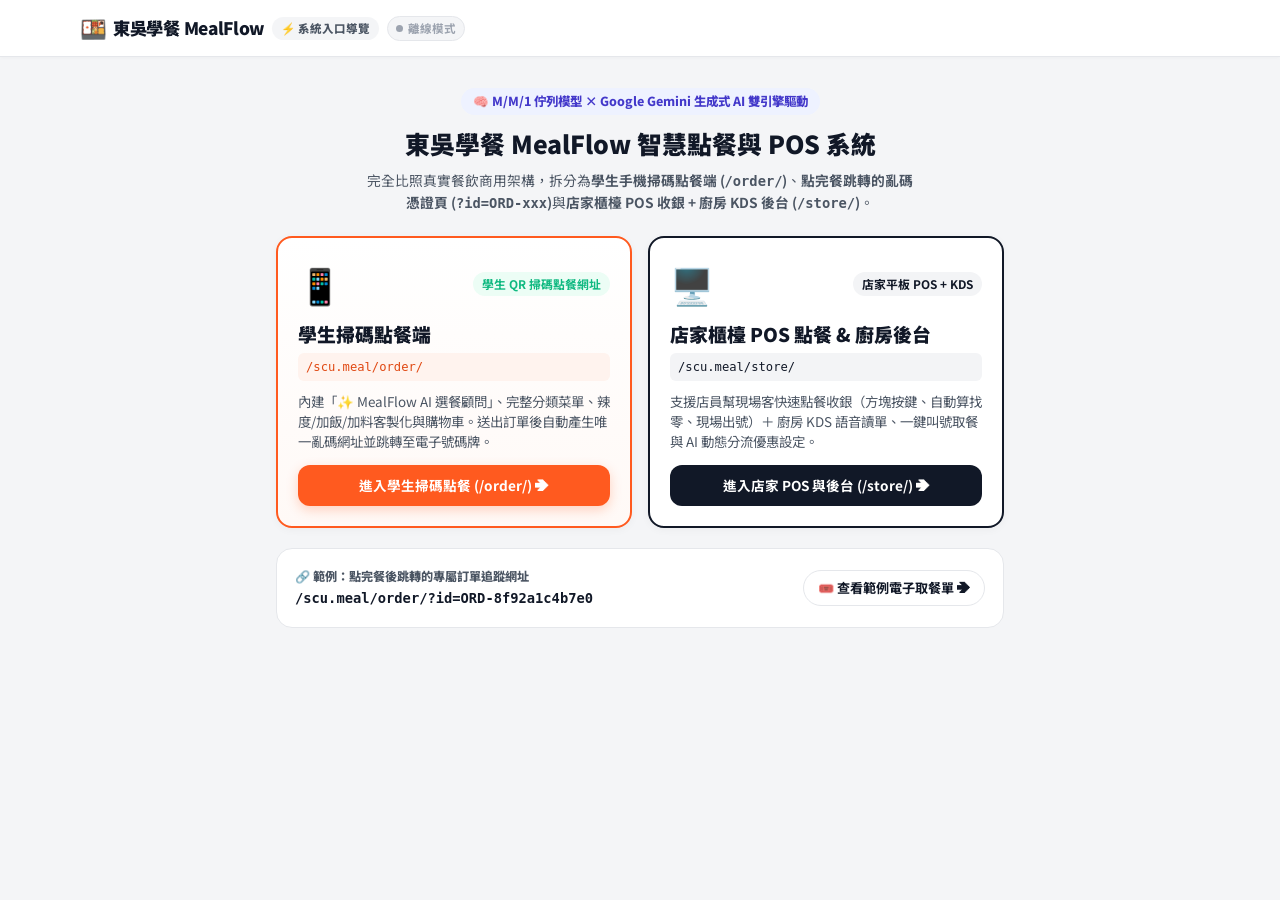
==== commit 28d2499c: "Add files via upload" ====
--- a/index.html
+++ b/index.html
@@ -3,7 +3,7 @@
 <head>
   <meta charset="UTF-8">
   <meta name="viewport" content="width=device-width, initial-scale=1.0, maximum-scale=1.0, user-scalable=no">
-  <title>東吳學餐 MealFlow｜校園 AI 免排隊預訂管制塔</title>
+  <title>東吳學餐 MealFlow｜校園 AI 免排隊預訂與 POS 管制塔</title>
   <link rel="preconnect" href="https://fonts.googleapis.com">
   <link rel="preconnect" href="https://fonts.gstatic.com" crossorigin>
   <link href="https://fonts.googleapis.com/css2?family=Noto+Sans+TC:wght@400;500;600;700;800;900&display=swap" rel="stylesheet">
@@ -44,8 +44,35 @@
 
     <!-- ==================== 路由 2：學生掃碼點餐頁 (/order/) ==================== -->
     <section id="viewOrder" class="view-section">
-      <!-- 若本機剛點過餐且尚未完成，顯示返回該筆專屬訂單網址的快捷條 -->
+      <!-- 只有當這台裝置剛剛真的送出過訂單，才會顯示返回該筆亂碼訂單網址的浮條 -->
       <div id="activeOrderFloatingBanner"></div>
+
+      <!-- 真 AI 智慧選餐顧問 (Gemini 2.5 Flash + M/M/1 Queueing Utility Engine) -->
+      <div class="ai-concierge-box">
+        <div style="display:flex; justify-content:space-between; align-items:center; gap:8px; flex-wrap:wrap;">
+          <div>
+            <span style="font-size:0.72rem; font-weight:800; background:rgba(255,255,255,0.18); padding:2px 8px; border-radius:999px;">
+              ✨ MealFlow AI 選餐顧問
+            </span>
+            <h3 style="font-size:1rem; font-weight:800; margin-top:4px;">不知道吃什麼？讓 AI 依即時排隊佇列幫你配餐</h3>
+          </div>
+          <button type="button" class="ai-prompt-chip" onclick="promptGeminiKeyConfig()" title="設定 Google Gemini API Key">⚙️ AI 引擎設定</button>
+        </div>
+
+        <div class="ai-chip-row">
+          <button type="button" class="ai-prompt-chip" onclick="askAiConcierge('⚡ 我只剩 10 分鐘就要上課，推薦最快拿到的主餐')">⚡ 10分鐘內趕上課快取</button>
+          <button type="button" class="ai-prompt-chip" onclick="askAiConcierge('💰 預算 $100 元以內、有分流優惠的最高 CP 值正餐')">💰 預算 $100 內最高 CP 值</button>
+          <button type="button" class="ai-prompt-chip" onclick="askAiConcierge('🌶️ 想吃韓式、椒麻或辣味重口味，且不用排隊的餐點')">🌶️ 想吃辣味重口味免排隊</button>
+          <button type="button" class="ai-prompt-chip" onclick="askAiConcierge('🥩 剛運動完想吃大份量肉類補充蛋白質')">🥩 大份量高蛋白肉食</button>
+        </div>
+
+        <div style="display:flex; gap:8px; margin-top:4px;">
+          <input type="text" id="aiUserQueryInput" class="select-input" style="flex:1; background:rgba(255,255,255,0.95); border:none;" placeholder="輸入你的需求（例：想吃烏龍麵或湯品、不想等超過5分鐘）...">
+          <button type="button" class="btn-tip-action" onclick="askAiConcierge()">🧠 AI 分析推薦</button>
+        </div>
+
+        <div id="aiConciergeResponse" class="ai-response-card"></div>
+      </div>
 
       <!-- AI 動態分流智慧推薦橫幅 -->
       <div id="aiSmartTipBox"></div>
@@ -66,96 +93,121 @@
       <div id="singleTicketContainer"></div>
     </section>
 
-    <!-- ==================== 路由 4：店家接單與分流設定 (/store/) ==================== -->
+    <!-- ==================== 路由 4：店家櫃檯 POS + 廚房 KDS 後台 (/store/) ==================== -->
     <section id="viewStore" class="view-section">
       <!-- 店家端專屬：評審 Demo 流量模擬器 -->
       <div class="demo-sim-bar">
-        <div style="font-size:0.82rem; font-weight:800; color:#FBBF24;">
-          ⚡ 黑客松評審 Demo 流量模擬器：
-        </div>
-        <div style="display:flex; gap:8px; flex-wrap:wrap;">
+        <div style="display:flex; align-items:center; gap:10px; flex-wrap:wrap;">
+          <span style="font-size:0.82rem; font-weight:800; color:#FBBF24;">⚡ 評審 Demo 流量模擬：</span>
           <button class="demo-btn peak" onclick="triggerTrafficSim('PEAK')">🔥 模擬 12:10 尖峰塞車</button>
           <button class="demo-btn" onclick="triggerTrafficSim('NORMAL')">🌿 恢復離峰順暢</button>
         </div>
-      </div>
-
-      <div class="merchant-box" style="background:#FFF3EE; border-color:#FED7AA;">
-        <div style="display:flex; justify-content:space-between; align-items:center; flex-wrap:wrap; gap:10px;">
-          <div>
-            <div style="font-size:0.76rem; font-weight:800; color:var(--brand);">店家專屬接單與 AI 分流控制台 (/store/)</div>
-            <h2 style="font-size:1.15rem; font-weight:800;">離峰開啟優惠吸客・語音自動讀單</h2>
-          </div>
-          <select id="merchantSelect" class="select-input" style="width:auto;" onchange="onMerchantStoreChange()"></select>
-        </div>
-      </div>
-
-      <!-- 店家 3 秒切換分流優惠 & 產能微調 -->
-      <div class="merchant-box">
-        <div style="display:flex; justify-content:space-between; align-items:center; margin-bottom:6px; flex-wrap:wrap; gap:6px;">
-          <h3 style="font-size:0.98rem; font-weight:800;">🎁 當同校區友店塞車時，本店提供的 AI 分流優惠：</h3>
-          <span style="font-size:0.78rem; color:var(--brand-dark); font-weight:700;" id="merchPredictLabel">🤖 AI 今日備料預測：165 份</span>
-        </div>
-
-        <div class="promo-pills">
-          <button class="promo-pill-btn" id="pBtn-none" onclick="setMerchantPromo('none')">
-            <div style="font-weight:800; font-size:0.88rem;">⏸️ 暫不提供優惠</div>
-            <div style="font-size:0.75rem; color:var(--text-secondary);">現場滿載忙碌時關閉</div>
-          </button>
-          <button class="promo-pill-btn" id="pBtn-gift" onclick="setMerchantPromo('gift')">
-            <div style="font-weight:800; font-size:0.88rem; color:var(--brand);">🎁 免費招待附餐/飲品</div>
-            <div style="font-size:0.75rem; color:var(--text-secondary);">低食材成本・高分流吸引力</div>
-          </button>
-          <button class="promo-pill-btn" id="pBtn-discount" onclick="setMerchantPromo('discount')">
-            <div style="font-weight:800; font-size:0.88rem; color:var(--green);">💰 每單現折 $10 元</div>
-            <div style="font-size:0.75rem; color:var(--text-secondary);">直接折現吸引猶豫學生</div>
-          </button>
-          <button class="promo-pill-btn" id="pBtn-points" onclick="setMerchantPromo('points')">
-            <div style="font-weight:800; font-size:0.88rem; color:var(--amber);">⚡ 贈送雙倍 MealPoints</div>
-            <div style="font-size:0.75rem; color:var(--text-secondary);">不折損毛利・提升回購率</div>
-          </button>
-        </div>
-
-        <div class="capacity-controls">
-          <div>
-            <label class="field-label">🍳 目前待製單數 (activeOrders)</label>
-            <input type="number" id="merchActiveInput" class="select-input" min="0" max="99" value="4">
-          </div>
-          <div>
-            <label class="field-label">⚙️ 每 15 分鐘最大產能上限</label>
-            <input type="number" id="merchCapInput" class="select-input" min="5" max="100" value="20">
-          </div>
-        </div>
-
-        <div style="display:flex; gap:10px; margin-top:12px; flex-wrap:wrap;">
-          <input type="text" id="merchCustomText" class="select-input" style="flex:1; min-width:200px;" placeholder="輸入分流優惠顯示文案">
-          <button class="btn-tip-action" id="btnSaveMerchant" onclick="saveMerchantPromo()">💾 儲存並同步雲端</button>
-        </div>
-      </div>
-
-      <!-- 店家目前待製作訂單 -->
-      <div class="merchant-box">
-        <div style="display:flex; justify-content:space-between; align-items:center; margin-bottom:12px; flex-wrap:wrap; gap:8px;">
-          <h3 style="font-size:0.98rem; font-weight:800;">📋 即時廚房訂單佇列 (<span id="merchActiveCount">0</span> 筆進行中)</h3>
-          <div style="display:flex; gap:8px;">
-            <button class="filter-chip" onclick="syncCloud(true)">🔄 刷新訂單</button>
-            <button class="filter-chip" onclick="speakSample()">🔊 測試語音讀單</button>
-          </div>
-        </div>
-        <div id="merchantOrderList"></div>
+        <div style="display:flex; align-items:center; gap:8px;">
+          <span style="font-size:0.78rem; color:#D1D5DB;">當前管理店家：</span>
+          <select id="merchantSelect" class="select-input" style="width:auto; padding:5px 10px;" onchange="onMerchantStoreChange()"></select>
+        </div>
+      </div>
+
+      <!-- 店家雙模式切換：1. 櫃檯 POS 現場點餐收銀  2. 廚房 KDS 出單與 AI 分流控制台 -->
+      <div class="store-mode-tabs">
+        <button type="button" class="store-mode-btn active" id="tabBtnStorePos" onclick="switchStoreTabMode('pos')">
+          🖥️ 櫃檯 POS 現場點餐收銀（幫現場客點餐）
+        </button>
+        <button type="button" class="store-mode-btn" id="tabBtnStoreKds" onclick="switchStoreTabMode('kds')">
+          👨‍🍳 廚房 KDS 接單佇列 (<span id="kdsPendingBadge">0</span>) & AI 分流設定
+        </button>
+      </div>
+
+      <!-- 子面板 A：櫃檯 POS 現場快速點餐收銀機 -->
+      <div id="storePosPanel">
+        <div class="pos-workspace">
+          <div>
+            <div style="font-size:0.84rem; font-weight:800; color:var(--text-secondary); margin-bottom:8px;">
+              👇 點擊菜色方塊立即加入右側櫃檯收銀單：
+            </div>
+            <div id="posMenuGrid" class="pos-menu-grid"></div>
+          </div>
+          <div id="posTicketBox" class="pos-ticket-panel"></div>
+        </div>
+      </div>
+
+      <!-- 子面板 B：廚房 KDS 出單佇列 & AI 優惠設定 -->
+      <div id="storeKdsPanel" style="display:none;">
+        <!-- 店家目前待製作訂單 -->
+        <div class="merchant-box">
+          <div style="display:flex; justify-content:space-between; align-items:center; margin-bottom:12px; flex-wrap:wrap; gap:8px;">
+            <h3 style="font-size:1rem; font-weight:800;">📋 即時廚房訂單佇列 (<span id="merchActiveCount">0</span> 筆進行中｜含掃碼預訂與櫃檯 POS 單)</h3>
+            <div style="display:flex; gap:8px;">
+              <button class="filter-chip" onclick="syncCloud(true)">🔄 刷新訂單</button>
+              <button class="filter-chip" onclick="speakSample()">🔊 測試語音讀單</button>
+            </div>
+          </div>
+          <div id="merchantOrderList"></div>
+        </div>
+
+        <!-- 店家 3 秒切換分流優惠 & 產能微調 -->
+        <div class="merchant-box">
+          <div style="display:flex; justify-content:space-between; align-items:center; margin-bottom:6px; flex-wrap:wrap; gap:6px;">
+            <h3 style="font-size:0.98rem; font-weight:800;">🎁 當同校區友店塞車時，本店提供的 AI 分流優惠：</h3>
+            <span style="font-size:0.78rem; color:var(--brand-dark); font-weight:700;" id="merchPredictLabel">🧠 AI 佇列推算載入中...</span>
+          </div>
+
+          <div class="promo-pills">
+            <button class="promo-pill-btn" id="pBtn-none" onclick="setMerchantPromo('none')">
+              <div style="font-weight:800; font-size:0.88rem;">⏸️ 暫不提供優惠</div>
+              <div style="font-size:0.75rem; color:var(--text-secondary);">現場滿載忙碌時關閉</div>
+            </button>
+            <button class="promo-pill-btn" id="pBtn-gift" onclick="setMerchantPromo('gift')">
+              <div style="font-weight:800; font-size:0.88rem; color:var(--brand);">🎁 免費招待附餐/飲品</div>
+              <div style="font-size:0.75rem; color:var(--text-secondary);">低食材成本・高分流吸引力</div>
+            </button>
+            <button class="promo-pill-btn" id="pBtn-discount" onclick="setMerchantPromo('discount')">
+              <div style="font-weight:800; font-size:0.88rem; color:var(--green);">💰 每單現折 $10 元</div>
+              <div style="font-size:0.75rem; color:var(--text-secondary);">直接折現吸引猶豫學生</div>
+            </button>
+            <button class="promo-pill-btn" id="pBtn-points" onclick="setMerchantPromo('points')">
+              <div style="font-weight:800; font-size:0.88rem; color:var(--amber);">⚡ 贈送雙倍 MealPoints</div>
+              <div style="font-size:0.75rem; color:var(--text-secondary);">不折損毛利・提升回購率</div>
+            </button>
+          </div>
+
+          <div class="capacity-controls">
+            <div>
+              <label class="field-label">🍳 目前待製單數 (activeOrders)</label>
+              <input type="number" id="merchActiveInput" class="select-input" min="0" max="99" value="4">
+            </div>
+            <div>
+              <label class="field-label">⚙️ 每 15 分鐘最大產能上限</label>
+              <input type="number" id="merchCapInput" class="select-input" min="5" max="100" value="20">
+            </div>
+          </div>
+
+          <div style="display:flex; gap:10px; margin-top:12px; flex-wrap:wrap;">
+            <input type="text" id="merchCustomText" class="select-input" style="flex:1; min-width:200px;" placeholder="輸入分流優惠顯示文案">
+            <button class="btn-tip-action" id="btnSaveMerchant" onclick="saveMerchantPromo()">💾 儲存並同步雲端</button>
+          </div>
+        </div>
       </div>
     </section>
 
   </main>
 
-  <!-- ==================== 菜單點餐抽屜 Modal ==================== -->
+  <!-- ==================== 商用菜單點餐抽屜 Modal ==================== -->
   <div id="menuModal" class="modal-backdrop" onclick="if(event.target===this) closeMenuModal()">
     <div class="menu-sheet">
       <div class="sheet-header">
         <div>
           <h3 style="font-size:1.15rem; font-weight:800;" id="sheetStoreName">店家名稱</h3>
-          <div style="font-size:0.8rem; color:var(--text-secondary);" id="sheetStoreMeta">預計等候 5 分鐘</div>
+          <div style="font-size:0.78rem; color:var(--text-secondary);" id="sheetStoreMeta">預計等候 5 分鐘</div>
         </div>
         <button class="sheet-close" onclick="closeMenuModal()">✕</button>
+      </div>
+
+      <!-- 菜單分類切換列 -->
+      <div class="menu-cat-bar">
+        <button type="button" class="cat-tab active" id="catTab-ALL" onclick="setMenuCatFilter('ALL')">📋 全部餐點</button>
+        <button type="button" class="cat-tab" id="catTab-主餐" onclick="setMenuCatFilter('主餐')">🍱 招牌主餐系列</button>
+        <button type="button" class="cat-tab" id="catTab-小食/湯飲" onclick="setMenuCatFilter('小食/湯飲')">🥟 單點小菜與湯飲</button>
       </div>
 
       <div class="sheet-body">
@@ -166,7 +218,7 @@
 
         <div class="checkout-options">
           <div>
-            <label class="field-label">⏰ 取餐時段</label>
+            <label class="field-label">⏰ 預計取餐時段</label>
             <select id="pickupSlotSelect" class="select-input">
               <option value="立即製作">⚡ 立即製作</option>
               <option value="12:10 下課取餐">12:10 下課取餐</option>
@@ -175,11 +227,12 @@
             </select>
           </div>
           <div>
-            <label class="field-label">💳 付款方式</label>
+            <label class="field-label">💳 結帳付款方式</label>
             <select id="paymentSelect" class="select-input">
               <option value="LINE Pay">LINE Pay</option>
               <option value="現場現金付款">現場現金付款</option>
               <option value="街口支付">街口支付</option>
+              <option value="Apple Pay">Apple Pay</option>
             </select>
           </div>
         </div>
@@ -187,10 +240,13 @@
 
       <div class="sheet-footer">
         <div>
-          <div style="font-size:0.76rem; color:var(--text-secondary);">總計金額 <span id="sheetDiscountNote" style="color:var(--brand); font-weight:700;"></span></div>
+          <div style="font-size:0.74rem; color:var(--text-secondary);">應付總計 <span id="sheetDiscountNote" style="color:var(--brand); font-weight:700;"></span></div>
           <div style="font-size:1.4rem; font-weight:900;" id="sheetTotalPrice">$0</div>
         </div>
-        <button class="btn-submit-order" id="submitOrderBtn" onclick="placeOrder()">送出預訂・領取餐號</button>
+        <button class="btn-submit-order" id="submitOrderBtn" onclick="placeOrder()">
+          <span>🛒 確認送出預訂</span>
+          <span>領取餐號 ➔</span>
+        </button>
       </div>
     </div>
   </div>
--- a/styles.css
+++ b/styles.css
@@ -1,4 +1,4 @@
-/* 東吳學餐 MealFlow - 全域樣式表 (styles.css) */
+/* 東吳學餐 MealFlow v4.0 - 商用掃碼點餐 + 櫃檯 POS 收銀 + AI 決策系統樣式表 */
 :root {
   --brand: #FF5A1F;
   --brand-light: #FFF3EE;
@@ -9,11 +9,13 @@
   --amber-bg: #FFFBEB;
   --red: #EF4444;
   --red-bg: #FEF2F2;
+  --purple: #6366F1;
+  --purple-bg: #EEF2FF;
   
-  --bg-page: #F8F9FA;
+  --bg-page: #F4F5F7;
   --bg-card: #FFFFFF;
   --text-primary: #111827;
-  --text-secondary: #6B7280;
+  --text-secondary: #4B5563;
   --text-muted: #9CA3AF;
   --border: #E5E7EB;
 
@@ -21,8 +23,8 @@
   --radius-lg: 16px;
   --radius-md: 12px;
   --shadow-sm: 0 2px 8px rgba(0, 0, 0, 0.04);
-  --shadow-md: 0 8px 24px rgba(0, 0, 0, 0.06);
-  --shadow-float: 0 12px 32px rgba(255, 90, 31, 0.25);
+  --shadow-md: 0 8px 24px rgba(0, 0, 0, 0.07);
+  --shadow-float: 0 14px 34px rgba(17, 24, 39, 0.22);
 }
 
 * { box-sizing: border-box; margin: 0; padding: 0; -webkit-tap-highlight-color: transparent; }
@@ -31,7 +33,7 @@
   background-color: var(--bg-page);
   color: var(--text-primary);
   line-height: 1.5;
-  padding-bottom: 48px;
+  padding-bottom: 60px;
 }
 
 /* ==================== 頂部導覽列 ==================== */
@@ -42,9 +44,10 @@
   z-index: 100;
   padding: 12px 20px;
   border-bottom: 1px solid var(--border);
+  box-shadow: 0 1px 4px rgba(0,0,0,0.03);
 }
 .header-inner {
-  max-width: 720px;
+  max-width: 1120px;
   margin: 0 auto;
   display: flex;
   justify-content: space-between;
@@ -97,7 +100,7 @@
   background: transparent;
   padding: 6px 14px;
   border-radius: 999px;
-  font-size: 0.86rem;
+  font-size: 0.85rem;
   font-weight: 700;
   color: var(--text-secondary);
   cursor: pointer;
@@ -111,9 +114,12 @@
 
 /* ==================== 主容器 ==================== */
 .container {
-  max-width: 720px;
+  max-width: 760px;
   margin: 0 auto;
-  padding: 16px 20px;
+  padding: 16px 16px;
+}
+.container.wide-pos {
+  max-width: 1140px;
 }
 .view-section { display: none; }
 .view-section.active { display: block; animation: fadeIn 0.2s ease; }
@@ -140,7 +146,7 @@
   color: #FFFFFF;
   border-radius: var(--radius-md);
   padding: 12px 16px;
-  margin-bottom: 16px;
+  margin-bottom: 14px;
   display: flex;
   justify-content: space-between;
   align-items: center;
@@ -159,19 +165,61 @@
   font-size: 1.05rem;
 }
 
+/* ==================== 真 AI 智慧選餐顧問面板 ==================== */
+.ai-concierge-box {
+  background: linear-gradient(135deg, #1E1B4B 0%, #312E81 100%);
+  color: #FFFFFF;
+  border-radius: var(--radius-lg);
+  padding: 16px 18px;
+  margin-bottom: 16px;
+  box-shadow: 0 8px 24px rgba(49, 46, 129, 0.22);
+}
+.ai-chip-row {
+  display: flex;
+  gap: 6px;
+  overflow-x: auto;
+  padding: 8px 0;
+  scrollbar-width: none;
+}
+.ai-chip-row::-webkit-scrollbar { display: none; }
+.ai-prompt-chip {
+  border: 1px solid rgba(255,255,255,0.22);
+  background: rgba(255,255,255,0.1);
+  color: #E0E7FF;
+  padding: 5px 11px;
+  border-radius: 999px;
+  font-size: 0.76rem;
+  font-weight: 600;
+  cursor: pointer;
+  white-space: nowrap;
+  transition: 0.15s;
+}
+.ai-prompt-chip:hover {
+  background: rgba(255,255,255,0.22);
+  color: #FFFFFF;
+}
+.ai-response-card {
+  background: rgba(255,255,255,0.96);
+  color: var(--text-primary);
+  border-radius: var(--radius-md);
+  padding: 12px 14px;
+  margin-top: 10px;
+  display: none;
+}
+.ai-response-card.show { display: block; animation: fadeIn 0.25s ease; }
+
 /* ==================== AI 免排隊推薦橫幅 ==================== */
 .smart-tip-card {
   background: linear-gradient(135deg, #FFF3EE 0%, #FFFBEB 100%);
   border: 1.5px solid #FED7AA;
   border-radius: var(--radius-lg);
-  padding: 16px 18px;
-  margin-bottom: 18px;
+  padding: 15px 18px;
+  margin-bottom: 16px;
   display: flex;
   align-items: center;
   justify-content: space-between;
   gap: 14px;
   flex-wrap: wrap;
-  box-shadow: 0 4px 14px rgba(255, 90, 31, 0.08);
 }
 .smart-tip-badge {
   display: inline-flex;
@@ -183,16 +231,16 @@
   font-weight: 800;
   padding: 3px 8px;
   border-radius: 6px;
-  margin-bottom: 6px;
+  margin-bottom: 5px;
 }
 .smart-tip-title {
-  font-size: 0.98rem;
+  font-size: 0.96rem;
   font-weight: 800;
   color: #9A3412;
   margin-bottom: 2px;
 }
 .smart-tip-desc {
-  font-size: 0.84rem;
+  font-size: 0.82rem;
   color: #C2410C;
 }
 .btn-tip-action {
@@ -201,17 +249,14 @@
   border: none;
   padding: 10px 16px;
   border-radius: var(--radius-md);
-  font-size: 0.86rem;
+  font-size: 0.85rem;
   font-weight: 700;
   cursor: pointer;
   white-space: nowrap;
   box-shadow: 0 4px 12px rgba(255, 90, 31, 0.25);
   transition: 0.15s;
 }
-.btn-tip-action:disabled {
-  opacity: 0.6;
-  cursor: not-allowed;
-}
+.btn-tip-action:disabled { opacity: 0.6; cursor: not-allowed; }
 
 /* ==================== 分類快篩膠囊 ==================== */
 .filter-row {
@@ -219,17 +264,17 @@
   gap: 8px;
   overflow-x: auto;
   padding-bottom: 12px;
-  margin-bottom: 8px;
+  margin-bottom: 6px;
   scrollbar-width: none;
 }
 .filter-row::-webkit-scrollbar { display: none; }
 .filter-chip {
-  padding: 7px 15px;
-  background: var(--bg-card);
-  border: 1px solid var(--border);
-  border-radius: 999px;
-  font-size: 0.84rem;
-  font-weight: 600;
+  padding: 7px 14px;
+  background: var(--bg-card);
+  border: 1px solid var(--border);
+  border-radius: 999px;
+  font-size: 0.82rem;
+  font-weight: 700;
   color: var(--text-secondary);
   cursor: pointer;
   white-space: nowrap;
@@ -245,19 +290,19 @@
 .store-list {
   display: flex;
   flex-direction: column;
+  gap: 12px;
+}
+.store-card {
+  background: var(--bg-card);
+  border-radius: var(--radius-lg);
+  padding: 15px;
+  border: 1px solid var(--border);
+  box-shadow: var(--shadow-sm);
+  display: flex;
+  align-items: center;
   gap: 14px;
-}
-.store-card {
-  background: var(--bg-card);
-  border-radius: var(--radius-lg);
-  padding: 16px;
-  border: 1px solid var(--border);
-  box-shadow: var(--shadow-sm);
-  display: flex;
-  align-items: center;
-  gap: 16px;
-  cursor: pointer;
-  transition: transform 0.15s ease, box-shadow 0.15s ease, border-color 0.15s ease;
+  cursor: pointer;
+  transition: transform 0.15s ease, box-shadow 0.15s ease;
 }
 .store-card:hover {
   transform: translateY(-2px);
@@ -268,15 +313,27 @@
   background: linear-gradient(to right, #FFFFFF 80%, #FFF7ED 100%);
 }
 .store-thumb {
-  width: 76px;
-  height: 76px;
+  width: 72px;
+  height: 72px;
   border-radius: 14px;
   background: var(--brand-light);
   display: flex;
   align-items: center;
   justify-content: center;
-  font-size: 2.2rem;
+  font-size: 2.1rem;
   flex-shrink: 0;
+  position: relative;
+}
+.ai-score-badge {
+  position: absolute;
+  bottom: -6px;
+  background: #1E1B4B;
+  color: #FFFFFF;
+  font-size: 0.65rem;
+  font-weight: 800;
+  padding: 1px 6px;
+  border-radius: 999px;
+  border: 1.5px solid #FFFFFF;
 }
 .store-info { flex: 1; min-width: 0; }
 .store-header-row {
@@ -284,10 +341,10 @@
   justify-content: space-between;
   align-items: center;
   gap: 8px;
-  margin-bottom: 4px;
+  margin-bottom: 3px;
 }
 .store-name {
-  font-size: 1.08rem;
+  font-size: 1.05rem;
   font-weight: 800;
   color: var(--text-primary);
   white-space: nowrap;
@@ -295,9 +352,9 @@
   text-overflow: ellipsis;
 }
 .wait-pill {
-  padding: 4px 10px;
-  border-radius: 999px;
-  font-size: 0.76rem;
+  padding: 3px 9px;
+  border-radius: 999px;
+  font-size: 0.74rem;
   font-weight: 700;
   white-space: nowrap;
   flex-shrink: 0;
@@ -307,7 +364,7 @@
 .wait-full { background: var(--red-bg); color: var(--red); }
 
 .store-meta {
-  font-size: 0.82rem;
+  font-size: 0.8rem;
   color: var(--text-secondary);
   margin-bottom: 6px;
 }
@@ -317,7 +374,7 @@
   background: #F3F4F6;
   border-radius: 999px;
   overflow: hidden;
-  margin-bottom: 8px;
+  margin-bottom: 7px;
 }
 .load-bar-fill {
   height: 100%;
@@ -330,76 +387,17 @@
   gap: 4px;
   background: var(--brand-light);
   color: var(--brand-dark);
-  font-size: 0.76rem;
-  font-weight: 700;
-  padding: 3px 9px;
+  font-size: 0.74rem;
+  font-weight: 700;
+  padding: 3px 8px;
   border-radius: 6px;
 }
 
-/* ==================== 專屬訂單追蹤卡 (/order/?id=ORD-xxx) ==================== */
-.ticket-tracker-card {
-  background: var(--bg-card);
-  border-radius: var(--radius-xl);
-  border: 1px solid var(--border);
-  padding: 24px 20px;
-  box-shadow: var(--shadow-md);
-}
-.tracker-steps {
-  display: flex;
-  align-items: center;
-  justify-content: space-between;
-  padding: 20px 8px 6px;
-}
-.tracker-step {
-  display: flex;
-  flex-direction: column;
-  align-items: center;
-  gap: 6px;
-  color: var(--text-muted);
-  font-size: 0.78rem;
-  font-weight: 700;
-}
-.tracker-step .step-circle {
-  width: 34px;
-  height: 34px;
-  border-radius: 50%;
-  background: #F3F4F6;
-  color: var(--text-muted);
-  display: flex;
-  align-items: center;
-  justify-content: center;
-  font-weight: 800;
-  font-size: 0.9rem;
-}
-.tracker-step.active {
-  color: var(--brand-dark);
-}
-.tracker-step.active .step-circle {
-  background: var(--brand);
-  color: #FFFFFF;
-}
-.tracker-step.active.ready {
-  color: var(--green);
-}
-.tracker-step.active.ready .step-circle {
-  background: var(--green);
-  color: #FFFFFF;
-}
-.tracker-line {
-  flex: 1;
-  height: 3px;
-  background: #E5E7EB;
-  margin: 0 8px 20px;
-  border-radius: 999px;
-}
-.tracker-line.active { background: var(--brand); }
-.tracker-line.active.ready { background: var(--green); }
-
-/* ==================== 點餐抽屜 (Menu Modal) ==================== */
+/* ==================== 真實商用點餐專頁 (Store Menu + 客製化 + 底部購物車) ==================== */
 .modal-backdrop {
   position: fixed;
   inset: 0;
-  background: rgba(17, 24, 39, 0.5);
+  background: rgba(17, 24, 39, 0.55);
   z-index: 200;
   display: none;
   align-items: flex-end;
@@ -407,18 +405,19 @@
 }
 .modal-backdrop.open { display: flex; animation: fadeIn 0.2s ease; }
 .menu-sheet {
-  background: var(--bg-card);
+  background: var(--bg-page);
   width: 100%;
   max-width: 720px;
   border-radius: 24px 24px 0 0;
-  max-height: 90vh;
+  height: 92vh;
   display: flex;
   flex-direction: column;
   overflow: hidden;
   animation: slideUp 0.25s cubic-bezier(0.16, 1, 0.3, 1);
 }
 .sheet-header {
-  padding: 18px 20px;
+  background: var(--bg-card);
+  padding: 16px 20px;
   border-bottom: 1px solid var(--border);
   display: flex;
   justify-content: space-between;
@@ -433,65 +432,130 @@
   font-size: 1rem;
   cursor: pointer;
 }
+.menu-cat-bar {
+  background: var(--bg-card);
+  padding: 8px 20px;
+  border-bottom: 1px solid var(--border);
+  display: flex;
+  gap: 8px;
+  overflow-x: auto;
+  scrollbar-width: none;
+}
+.menu-cat-bar::-webkit-scrollbar { display: none; }
+.cat-tab {
+  border: none;
+  background: var(--bg-page);
+  color: var(--text-secondary);
+  padding: 5px 12px;
+  border-radius: 999px;
+  font-size: 0.8rem;
+  font-weight: 700;
+  cursor: pointer;
+  white-space: nowrap;
+}
+.cat-tab.active {
+  background: var(--brand);
+  color: #FFFFFF;
+}
 .sheet-body {
-  padding: 18px 20px;
+  padding: 14px 16px 30px;
   overflow-y: auto;
   flex: 1;
 }
-.menu-item {
-  display: flex;
-  justify-content: space-between;
-  align-items: center;
-  padding: 14px 0;
-  border-bottom: 1px solid var(--border);
-}
-.menu-item:last-child { border-bottom: none; }
-.item-title { font-size: 0.98rem; font-weight: 700; margin-bottom: 2px; }
+.menu-card-grid {
+  display: flex;
+  flex-direction: column;
+  gap: 10px;
+}
+.menu-dish-card {
+  background: var(--bg-card);
+  border-radius: var(--radius-md);
+  padding: 14px;
+  border: 1px solid var(--border);
+  display: flex;
+  justify-content: space-between;
+  align-items: center;
+  gap: 12px;
+}
+.dish-icon-box {
+  width: 58px;
+  height: 58px;
+  border-radius: 12px;
+  background: #FFF7ED;
+  display: flex;
+  align-items: center;
+  justify-content: center;
+  font-size: 1.75rem;
+  flex-shrink: 0;
+}
+.item-title { font-size: 0.96rem; font-weight: 800; margin-bottom: 2px; }
+.item-desc { font-size: 0.76rem; color: var(--text-secondary); margin-bottom: 4px; }
 .item-tag {
   display: inline-block;
-  font-size: 0.72rem;
-  font-weight: 700;
-  color: var(--text-secondary);
-  background: var(--bg-page);
+  font-size: 0.7rem;
+  font-weight: 700;
+  color: var(--brand-dark);
+  background: var(--brand-light);
   padding: 1px 6px;
   border-radius: 4px;
-  margin-left: 6px;
-}
-.item-price { font-size: 0.92rem; font-weight: 800; color: var(--brand); }
-.qty-stepper {
-  display: inline-flex;
-  align-items: center;
-  gap: 12px;
+  margin-left: 4px;
+}
+.item-price { font-size: 0.95rem; font-weight: 900; color: var(--brand); }
+.btn-add-dish {
+  background: var(--brand);
+  color: #FFFFFF;
+  border: none;
+  padding: 7px 13px;
+  border-radius: 999px;
+  font-size: 0.8rem;
+  font-weight: 800;
+  cursor: pointer;
+  white-space: nowrap;
+}
+
+/* 客製化選項區 (份量/辣度/加購/備註) */
+.custom-options-box {
+  background: var(--bg-card);
+  border-radius: var(--radius-md);
+  border: 1px solid var(--border);
+  padding: 14px;
+  margin-top: 14px;
+}
+.opt-pill-row {
+  display: flex;
+  gap: 6px;
+  flex-wrap: wrap;
+  margin-top: 6px;
+  margin-bottom: 12px;
+}
+.opt-pill {
+  border: 1px solid var(--border);
   background: var(--bg-page);
-  padding: 4px 8px;
-  border-radius: 999px;
-  border: 1px solid var(--border);
-}
-.step-btn {
-  width: 28px;
-  height: 28px;
-  border-radius: 50%;
-  border: none;
-  background: var(--bg-card);
-  font-weight: 800;
-  font-size: 1rem;
-  color: var(--text-primary);
-  cursor: pointer;
-  box-shadow: var(--shadow-sm);
-}
-.step-btn.plus { background: var(--brand); color: #FFFFFF; }
+  color: var(--text-secondary);
+  padding: 5px 11px;
+  border-radius: 8px;
+  font-size: 0.78rem;
+  font-weight: 700;
+  cursor: pointer;
+}
+.opt-pill.active {
+  border-color: var(--brand);
+  background: var(--brand-light);
+  color: var(--brand-dark);
+}
 
 .checkout-options {
-  background: var(--bg-page);
+  background: var(--bg-card);
+  border: 1px solid var(--border);
   padding: 14px;
   border-radius: var(--radius-md);
-  margin-top: 16px;
+  margin-top: 12px;
   display: grid;
   grid-template-columns: 1fr 1fr;
-  gap: 12px;
+  gap: 10px;
 }
 .field-label {
-  font-size: 0.78rem;
+  font-size: 0.76rem;
   font-weight: 700;
   color: var(--text-secondary);
   margin-bottom: 4px;
@@ -499,16 +563,16 @@
 }
 .select-input {
   width: 100%;
-  padding: 9px 10px;
+  padding: 8px 10px;
   border-radius: 8px;
   border: 1px solid var(--border);
   background: #FFFFFF;
   font-family: inherit;
-  font-size: 0.86rem;
+  font-size: 0.84rem;
   font-weight: 600;
 }
 .sheet-footer {
-  padding: 14px 20px;
+  padding: 12px 20px;
   border-top: 1px solid var(--border);
   background: var(--bg-card);
   display: flex;
@@ -518,23 +582,139 @@
 }
 .btn-submit-order {
   flex: 1;
-  background: var(--brand);
+  background: #111827;
   color: #FFFFFF;
   border: none;
   padding: 14px 20px;
   border-radius: var(--radius-md);
-  font-size: 0.98rem;
+  font-size: 0.96rem;
   font-weight: 800;
   cursor: pointer;
-  box-shadow: var(--shadow-float);
+  display: flex;
+  justify-content: space-between;
+  align-items: center;
+}
+.btn-submit-order:disabled { opacity: 0.6; cursor: not-allowed; }
+
+/* ==================== 專屬訂單追蹤卡 (/order/?id=ORD-xxx) ==================== */
+.ticket-tracker-card {
+  background: var(--bg-card);
+  border-radius: var(--radius-xl);
+  border: 1px solid var(--border);
+  padding: 24px 20px;
+  box-shadow: var(--shadow-md);
+}
+.tracker-steps {
+  display: flex;
+  align-items: center;
+  justify-content: space-between;
+  padding: 20px 8px 6px;
+}
+.tracker-step {
+  display: flex;
+  flex-direction: column;
+  align-items: center;
+  gap: 6px;
+  color: var(--text-muted);
+  font-size: 0.78rem;
+  font-weight: 700;
+}
+.tracker-step .step-circle {
+  width: 34px;
+  height: 34px;
+  border-radius: 50%;
+  background: #F3F4F6;
+  color: var(--text-muted);
+  display: flex;
+  align-items: center;
+  justify-content: center;
+  font-weight: 800;
+  font-size: 0.9rem;
+}
+.tracker-step.active { color: var(--brand-dark); }
+.tracker-step.active .step-circle { background: var(--brand); color: #FFFFFF; }
+.tracker-step.active.ready { color: var(--green); }
+.tracker-step.active.ready .step-circle { background: var(--green); color: #FFFFFF; }
+.tracker-line {
+  flex: 1;
+  height: 3px;
+  background: #E5E7EB;
+  margin: 0 8px 20px;
+  border-radius: 999px;
+}
+.tracker-line.active { background: var(--brand); }
+.tracker-line.active.ready { background: var(--green); }
+
+/* ==================== 店家端：商用 POS 櫃檯點餐收銀 + KDS 雙模式 (/store/) ==================== */
+.store-mode-tabs {
+  display: flex;
+  gap: 8px;
+  margin-bottom: 16px;
+  background: var(--bg-card);
+  padding: 6px;
+  border-radius: var(--radius-md);
+  border: 1px solid var(--border);
+}
+.store-mode-btn {
+  flex: 1;
+  border: none;
+  background: transparent;
+  padding: 10px 14px;
+  border-radius: 8px;
+  font-size: 0.9rem;
+  font-weight: 800;
+  color: var(--text-secondary);
+  cursor: pointer;
   transition: 0.15s;
 }
-.btn-submit-order:disabled {
-  opacity: 0.6;
-  cursor: not-allowed;
-}
-
-/* ==================== 店家接單模式 (/store/) ==================== */
+.store-mode-btn.active {
+  background: #111827;
+  color: #FFFFFF;
+}
+
+.pos-workspace {
+  display: grid;
+  grid-template-columns: 1.35fr 1fr;
+  gap: 16px;
+  align-items: start;
+}
+@media (max-width: 820px) {
+  .pos-workspace { grid-template-columns: 1fr; }
+}
+.pos-menu-grid {
+  display: grid;
+  grid-template-columns: repeat(auto-fill, minmax(150px, 1fr));
+  gap: 10px;
+}
+.pos-tile-btn {
+  background: var(--bg-card);
+  border: 2px solid var(--border);
+  border-radius: var(--radius-md);
+  padding: 14px 12px;
+  text-align: left;
+  cursor: pointer;
+  transition: 0.12s;
+  display: flex;
+  flex-direction: column;
+  justify-content: space-between;
+  min-height: 96px;
+}
+.pos-tile-btn:hover {
+  border-color: var(--brand);
+  background: #FFFDFB;
+}
+.pos-tile-btn:active {
+  transform: scale(0.97);
+}
+.pos-ticket-panel {
+  background: var(--bg-card);
+  border: 2px solid #111827;
+  border-radius: var(--radius-lg);
+  padding: 16px;
+  position: sticky;
+  top: 74px;
+}
+
 .merchant-box {
   background: var(--bg-card);
   border-radius: var(--radius-lg);
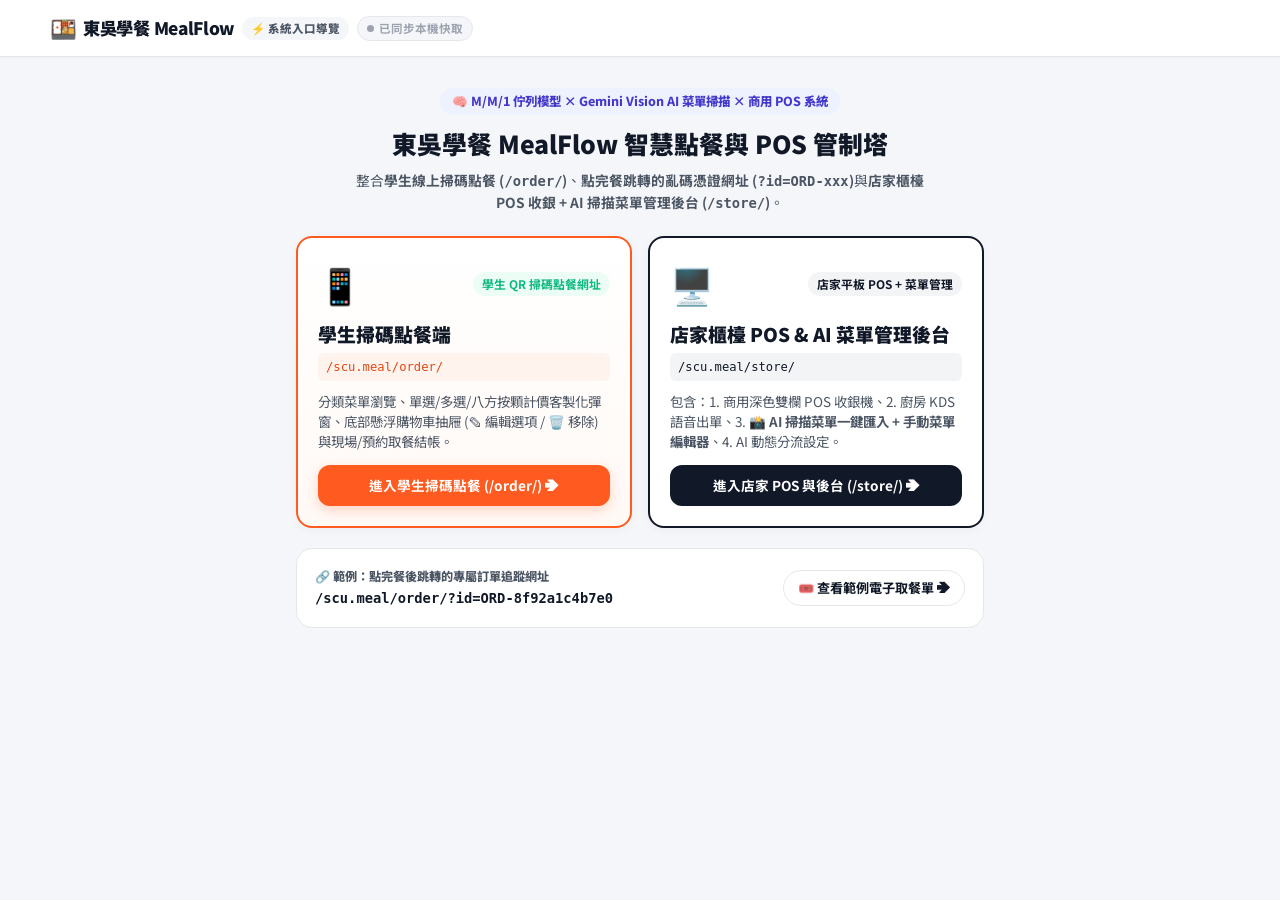
==== commit 109f7ade: "Add files via upload" ====
--- a/index.html
+++ b/index.html
@@ -3,7 +3,7 @@
 <head>
   <meta charset="UTF-8">
   <meta name="viewport" content="width=device-width, initial-scale=1.0, maximum-scale=1.0, user-scalable=no">
-  <title>東吳學餐 MealFlow｜校園 AI 免排隊預訂與 POS 管制塔</title>
+  <title>東吳學餐 MealFlow｜校園 AI 智慧點餐與 POS 管制塔</title>
   <link rel="preconnect" href="https://fonts.googleapis.com">
   <link rel="preconnect" href="https://fonts.gstatic.com" crossorigin>
   <link href="https://fonts.googleapis.com/css2?family=Noto+Sans+TC:wght@400;500;600;700;800;900&display=swap" rel="stylesheet">
@@ -44,48 +44,49 @@
 
     <!-- ==================== 路由 2：學生掃碼點餐頁 (/order/) ==================== -->
     <section id="viewOrder" class="view-section">
-      <!-- 只有當這台裝置剛剛真的送出過訂單，才會顯示返回該筆亂碼訂單網址的浮條 -->
       <div id="activeOrderFloatingBanner"></div>
 
-      <!-- 真 AI 智慧選餐顧問 (Gemini 2.5 Flash + M/M/1 Queueing Utility Engine) -->
-      <div class="ai-concierge-box">
-        <div style="display:flex; justify-content:space-between; align-items:center; gap:8px; flex-wrap:wrap;">
-          <div>
-            <span style="font-size:0.72rem; font-weight:800; background:rgba(255,255,255,0.18); padding:2px 8px; border-radius:999px;">
-              ✨ MealFlow AI 選餐顧問
-            </span>
-            <h3 style="font-size:1rem; font-weight:800; margin-top:4px;">不知道吃什麼？讓 AI 依即時排隊佇列幫你配餐</h3>
-          </div>
-          <button type="button" class="ai-prompt-chip" onclick="promptGeminiKeyConfig()" title="設定 Google Gemini API Key">⚙️ AI 引擎設定</button>
-        </div>
-
-        <div class="ai-chip-row">
-          <button type="button" class="ai-prompt-chip" onclick="askAiConcierge('⚡ 我只剩 10 分鐘就要上課，推薦最快拿到的主餐')">⚡ 10分鐘內趕上課快取</button>
-          <button type="button" class="ai-prompt-chip" onclick="askAiConcierge('💰 預算 $100 元以內、有分流優惠的最高 CP 值正餐')">💰 預算 $100 內最高 CP 值</button>
-          <button type="button" class="ai-prompt-chip" onclick="askAiConcierge('🌶️ 想吃韓式、椒麻或辣味重口味，且不用排隊的餐點')">🌶️ 想吃辣味重口味免排隊</button>
-          <button type="button" class="ai-prompt-chip" onclick="askAiConcierge('🥩 剛運動完想吃大份量肉類補充蛋白質')">🥩 大份量高蛋白肉食</button>
-        </div>
-
-        <div style="display:flex; gap:8px; margin-top:4px;">
-          <input type="text" id="aiUserQueryInput" class="select-input" style="flex:1; background:rgba(255,255,255,0.95); border:none;" placeholder="輸入你的需求（例：想吃烏龍麵或湯品、不想等超過5分鐘）...">
-          <button type="button" class="btn-tip-action" onclick="askAiConcierge()">🧠 AI 分析推薦</button>
-        </div>
-
-        <div id="aiConciergeResponse" class="ai-response-card"></div>
-      </div>
-
-      <!-- AI 動態分流智慧推薦橫幅 -->
-      <div id="aiSmartTipBox"></div>
-
-      <!-- 快篩標籤 -->
-      <div class="filter-row">
-        <button class="filter-chip active" id="filter-ALL" onclick="setFilter('ALL')">全部店家</button>
-        <button class="filter-chip" id="filter-FAST" onclick="setFilter('FAST')">⚡ 免排隊快取 (綠燈順暢)</button>
-        <button class="filter-chip" id="filter-PROMO" onclick="setFilter('PROMO')">🎁 AI 分流送優惠</button>
-      </div>
-
-      <!-- 餐廳列表 -->
-      <div id="storeListContainer" class="store-list"></div>
+      <!-- 狀態 A：學餐店家總覽與 AI 選餐顧問 -->
+      <div id="storeDirectoryBlock">
+        <div class="ai-concierge-box">
+          <div style="display:flex; justify-content:space-between; align-items:center; gap:8px; flex-wrap:wrap;">
+            <div>
+              <span style="font-size:0.72rem; font-weight:800; background:rgba(255,255,255,0.18); padding:2px 8px; border-radius:999px;">
+                ✨ MealFlow AI 選餐顧問
+              </span>
+              <h3 style="font-size:1rem; font-weight:800; margin-top:4px;">不知道吃什麼？讓 AI 依即時排隊佇列幫你配餐</h3>
+            </div>
+            <button type="button" class="ai-prompt-chip" onclick="promptGeminiKeyConfig()">⚙️ Gemini API 設定</button>
+          </div>
+
+          <div class="ai-chip-row">
+            <button type="button" class="ai-prompt-chip" onclick="askAiConcierge('⚡ 我只剩 10 分鐘就要上課，推薦最快拿到的主餐')">⚡ 10分鐘內趕上課快取</button>
+            <button type="button" class="ai-prompt-chip" onclick="askAiConcierge('💰 預算 $100 元以內、有分流優惠的最高 CP 值正餐')">💰 預算 $100 內最高 CP 值</button>
+            <button type="button" class="ai-prompt-chip" onclick="askAiConcierge('🌶️ 想吃韓式、椒麻或辣味重口味，且不用排隊的餐點')">🌶️ 想吃辣味重口味免排隊</button>
+            <button type="button" class="ai-prompt-chip" onclick="askAiConcierge('🥩 剛運動完想吃大份量肉類補充蛋白質')">🥩 大份量高蛋白肉食</button>
+          </div>
+
+          <div style="display:flex; gap:8px; margin-top:4px;">
+            <input type="text" id="aiUserQueryInput" class="select-input" style="flex:1; background:rgba(255,255,255,0.95); border:none;" placeholder="輸入你的需求（例：想吃烏龍麵或水餃、不想等超過5分鐘）...">
+            <button type="button" class="btn-tip-action" onclick="askAiConcierge()">🧠 AI 分析推薦</button>
+          </div>
+
+          <div id="aiConciergeResponse" class="ai-response-card"></div>
+        </div>
+
+        <div id="aiSmartTipBox"></div>
+
+        <div class="filter-row">
+          <button class="filter-chip active" id="filter-ALL" onclick="setFilter('ALL')">全部店家</button>
+          <button class="filter-chip" id="filter-FAST" onclick="setFilter('FAST')">⚡ 免排隊快取 (綠燈順暢)</button>
+          <button class="filter-chip" id="filter-PROMO" onclick="setFilter('PROMO')">🎁 AI 分流送優惠</button>
+        </div>
+
+        <div id="storeListContainer" class="store-list"></div>
+      </div>
+
+      <!-- 狀態 B：進入指定餐廳後的「分類菜單展開頁」 -->
+      <div id="inStoreOrderingBlock" style="display:none;"></div>
     </section>
 
     <!-- ==================== 路由 3：專屬訂單追蹤頁 (/order/?id=ORD-xxx) ==================== -->
@@ -93,9 +94,8 @@
       <div id="singleTicketContainer"></div>
     </section>
 
-    <!-- ==================== 路由 4：店家櫃檯 POS + 廚房 KDS 後台 (/store/) ==================== -->
+    <!-- ==================== 路由 4：店家櫃檯 POS + KDS + AI 菜單管理後台 (/store/) ==================== -->
     <section id="viewStore" class="view-section">
-      <!-- 店家端專屬：評審 Demo 流量模擬器 -->
       <div class="demo-sim-bar">
         <div style="display:flex; align-items:center; gap:10px; flex-wrap:wrap;">
           <span style="font-size:0.82rem; font-weight:800; color:#FBBF24;">⚡ 評審 Demo 流量模擬：</span>
@@ -108,35 +108,32 @@
         </div>
       </div>
 
-      <!-- 店家雙模式切換：1. 櫃檯 POS 現場點餐收銀  2. 廚房 KDS 出單與 AI 分流控制台 -->
+      <!-- 店家 4 大功能分頁 -->
       <div class="store-mode-tabs">
-        <button type="button" class="store-mode-btn active" id="tabBtnStorePos" onclick="switchStoreTabMode('pos')">
-          🖥️ 櫃檯 POS 現場點餐收銀（幫現場客點餐）
-        </button>
-        <button type="button" class="store-mode-btn" id="tabBtnStoreKds" onclick="switchStoreTabMode('kds')">
-          👨‍🍳 廚房 KDS 接單佇列 (<span id="kdsPendingBadge">0</span>) & AI 分流設定
-        </button>
-      </div>
-
-      <!-- 子面板 A：櫃檯 POS 現場快速點餐收銀機 -->
-      <div id="storePosPanel">
-        <div class="pos-workspace">
-          <div>
-            <div style="font-size:0.84rem; font-weight:800; color:var(--text-secondary); margin-bottom:8px;">
-              👇 點擊菜色方塊立即加入右側櫃檯收銀單：
-            </div>
-            <div id="posMenuGrid" class="pos-menu-grid"></div>
-          </div>
-          <div id="posTicketBox" class="pos-ticket-panel"></div>
-        </div>
-      </div>
-
-      <!-- 子面板 B：廚房 KDS 出單佇列 & AI 優惠設定 -->
-      <div id="storeKdsPanel" style="display:none;">
-        <!-- 店家目前待製作訂單 -->
+        <button type="button" class="store-mode-btn active" id="tabBtnStore-pos" onclick="switchStoreTabMode('pos')">
+          🖥️ 櫃檯 POS 點餐收銀機
+        </button>
+        <button type="button" class="store-mode-btn" id="tabBtnStore-kds" onclick="switchStoreTabMode('kds')">
+          👨‍🍳 廚房 KDS 出單佇列 (<span id="kdsPendingBadge">0</span>)
+        </button>
+        <button type="button" class="store-mode-btn" id="tabBtnStore-menu" onclick="switchStoreTabMode('menu')">
+          🍔 菜單管理 & 📸 AI 掃描匯入
+        </button>
+        <button type="button" class="store-mode-btn" id="tabBtnStore-promo" onclick="switchStoreTabMode('promo')">
+          🤖 AI 動態分流與產能設定
+        </button>
+      </div>
+
+      <!-- 分頁 1：商用雙欄櫃檯 POS 收銀終端機 -->
+      <div id="storePanel-pos">
+        <div id="posTerminalContainer"></div>
+      </div>
+
+      <!-- 分頁 2：廚房 KDS 出單佇列 -->
+      <div id="storePanel-kds" style="display:none;">
         <div class="merchant-box">
           <div style="display:flex; justify-content:space-between; align-items:center; margin-bottom:12px; flex-wrap:wrap; gap:8px;">
-            <h3 style="font-size:1rem; font-weight:800;">📋 即時廚房訂單佇列 (<span id="merchActiveCount">0</span> 筆進行中｜含掃碼預訂與櫃檯 POS 單)</h3>
+            <h3 style="font-size:1.05rem; font-weight:900;">📋 即時廚房訂單佇列 (<span id="merchActiveCount">0</span> 筆進行中｜含手機掃碼與櫃檯 POS)</h3>
             <div style="display:flex; gap:8px;">
               <button class="filter-chip" onclick="syncCloud(true)">🔄 刷新訂單</button>
               <button class="filter-chip" onclick="speakSample()">🔊 測試語音讀單</button>
@@ -144,8 +141,40 @@
           </div>
           <div id="merchantOrderList"></div>
         </div>
-
-        <!-- 店家 3 秒切換分流優惠 & 產能微調 -->
+      </div>
+
+      <!-- 分頁 3：真實菜單編輯器 & 📸 AI 視覺掃描一鍵匯入 -->
+      <div id="storePanel-menu" style="display:none;">
+        <div class="merchant-box" style="background:linear-gradient(135deg, #EEF2FF 0%, #FFF7ED 100%); border-color:#C7D2FE;">
+          <div style="display:flex; justify-content:space-between; align-items:center; flex-wrap:wrap; gap:12px;">
+            <div>
+              <div style="font-size:0.74rem; font-weight:900; color:var(--indigo);">目前編輯的餐廳菜單</div>
+              <h3 style="font-size:1.2rem; font-weight:900;" id="adminCurrentStoreTitle">載入中...</h3>
+              <p style="font-size:0.8rem; color:var(--text-secondary); margin-top:2px;">
+                支援手動新增/修改品項、設定「八方按顆計價模式」、自訂必選/多選客製化群組，或使用 AI 掃描整張紙本菜單自動建檔！
+              </p>
+            </div>
+            <div style="display:flex; gap:8px; flex-wrap:wrap;">
+              <button type="button" class="btn-tip-action" style="background:var(--indigo); box-shadow:0 4px 12px rgba(79,70,229,0.3);" onclick="openAiMenuScannerModal()">
+                📸 AI 辨識菜單一鍵匯入
+              </button>
+              <button type="button" class="btn-tip-action" onclick="openMenuEditorModal(-1)">
+                ➕ 手動新增餐點
+              </button>
+            </div>
+          </div>
+        </div>
+
+        <div class="merchant-box">
+          <div id="adminMenuListContainer"></div>
+          <button type="button" id="btnSaveMenuToCloud" class="btn-tip-action" style="width:100%; padding:14px; font-size:0.98rem; margin-top:14px;" onclick="saveStoreMenusToServer()">
+            💾 儲存此餐廳完整菜單至雲端資料庫
+          </button>
+        </div>
+      </div>
+
+      <!-- 分頁 4：AI 分流優惠與產能設定 -->
+      <div id="storePanel-promo" style="display:none;">
         <div class="merchant-box">
           <div style="display:flex; justify-content:space-between; align-items:center; margin-bottom:6px; flex-wrap:wrap; gap:6px;">
             <h3 style="font-size:0.98rem; font-weight:800;">🎁 當同校區友店塞車時，本店提供的 AI 分流優惠：</h3>
@@ -171,7 +200,7 @@
             </button>
           </div>
 
-          <div class="capacity-controls">
+          <div style="display:grid; grid-template-columns:1fr 1fr; gap:12px; margin-top:12px; padding-top:12px; border-top:1px dashed var(--border);">
             <div>
               <label class="field-label">🍳 目前待製單數 (activeOrders)</label>
               <input type="number" id="merchActiveInput" class="select-input" min="0" max="99" value="4">
@@ -192,61 +221,145 @@
 
   </main>
 
-  <!-- ==================== 商用菜單點餐抽屜 Modal ==================== -->
-  <div id="menuModal" class="modal-backdrop" onclick="if(event.target===this) closeMenuModal()">
-    <div class="menu-sheet">
-      <div class="sheet-header">
+  <!-- ==================== 學生端底部固定懸浮「查看購物車」橫條 ==================== -->
+  <div id="floatingCartBar" class="floating-cart-bar" style="display:none;">
+    <div class="floating-cart-inner">
+      <button type="button" id="viewCartBtn" class="btn-view-cart" onclick="openCartModal()" disabled>
+        <span id="cartItemCountBadge" class="cart-count-pill">0 份</span>
+        <span>🛒 查看購物車・選取餐方式</span>
+        <span id="cartPreviewTotal" style="font-size:1.2rem; font-weight:900;">NT$ 0</span>
+      </button>
+    </div>
+  </div>
+
+  <!-- ==================== 彈窗 1：餐點客製化選項 Modal (`optionsModal`) ==================== -->
+  <div id="optionsModal" class="modal-overlay" onclick="if(event.target===this) closeOptionsModal()">
+    <div class="modal-card">
+      <div class="modal-header">
         <div>
-          <h3 style="font-size:1.15rem; font-weight:800;" id="sheetStoreName">店家名稱</h3>
-          <div style="font-size:0.78rem; color:var(--text-secondary);" id="sheetStoreMeta">預計等候 5 分鐘</div>
-        </div>
-        <button class="sheet-close" onclick="closeMenuModal()">✕</button>
-      </div>
-
-      <!-- 菜單分類切換列 -->
-      <div class="menu-cat-bar">
-        <button type="button" class="cat-tab active" id="catTab-ALL" onclick="setMenuCatFilter('ALL')">📋 全部餐點</button>
-        <button type="button" class="cat-tab" id="catTab-主餐" onclick="setMenuCatFilter('主餐')">🍱 招牌主餐系列</button>
-        <button type="button" class="cat-tab" id="catTab-小食/湯飲" onclick="setMenuCatFilter('小食/湯飲')">🥟 單點小菜與湯飲</button>
-      </div>
-
-      <div class="sheet-body">
-        <div id="sheetPromoBanner" style="display:none; background:var(--brand-light); color:var(--brand-dark); padding:10px 12px; border-radius:10px; font-size:0.84rem; font-weight:700; margin-bottom:12px;"></div>
-        <div id="sheetCongestedWarning" style="display:none; background:var(--red-bg); color:var(--red); padding:10px 12px; border-radius:10px; font-size:0.82rem; font-weight:700; margin-bottom:12px;"></div>
-        
-        <div id="sheetMenuContainer"></div>
-
-        <div class="checkout-options">
+          <h3 style="font-size:1.2rem; font-weight:900;" id="optModalTitle">餐點名稱</h3>
+          <div style="font-size:0.78rem; color:var(--text-secondary);" id="optModalSubtitle">基本價格</div>
+        </div>
+        <button type="button" onclick="closeOptionsModal()" style="border:none; background:#F3F4F6; width:34px; height:34px; border-radius:50%; font-size:1.1rem; font-weight:900;">✕</button>
+      </div>
+      <div class="modal-body" id="optModalContent"></div>
+      <div class="modal-footer">
+        <button type="button" id="confirmOptionsBtn" class="btn-tip-action" style="width:100%; padding:14px; font-size:1rem;" onclick="confirmOptionsModal()">
+          確認加入
+        </button>
+      </div>
+    </div>
+  </div>
+
+  <!-- ==================== 彈窗 2：購物車抽屜 Modal (`cartModal`) ==================== -->
+  <div id="cartModal" class="modal-overlay bottom-sheet" onclick="if(event.target===this) closeCartModal()">
+    <div class="modal-card">
+      <div class="modal-header">
+        <h2 style="font-size:1.3rem; font-weight:900; display:flex; align-items:center; gap:8px;">
+          <span>🛒</span> 確認購物車明細
+        </h2>
+        <button type="button" onclick="closeCartModal()" style="border:none; background:#F3F4F6; width:36px; height:36px; border-radius:50%; font-size:1.2rem; font-weight:900;">✕</button>
+      </div>
+      <div class="modal-body" style="background:var(--bg-page);" id="cartPageList"></div>
+      <div class="modal-footer">
+        <div style="display:flex; justify-content:space-between; align-items:center; margin-bottom:12px;">
+          <span style="font-size:1.05rem; font-weight:800;">應付總計金額</span>
+          <span id="cartModalTotal" style="font-size:1.55rem; font-weight:900; color:var(--red);">NT$ 0</span>
+        </div>
+        <button type="button" id="finalSubmitOrderBtn" class="btn-tip-action" style="width:100%; padding:15px; font-size:1.05rem;" onclick="submitStudentCartOrder()">
+          確認餐點並送出訂單
+        </button>
+      </div>
+    </div>
+  </div>
+
+  <!-- ==================== 彈窗 3：店家單品菜單與客製化群組編輯器 (`menuEditorModal`) ==================== -->
+  <div id="menuEditorModal" class="modal-overlay" onclick="if(event.target===this) closeMenuEditorModal()">
+    <div class="modal-card" style="max-width:540px;">
+      <div class="modal-header" style="background:#F9FAFB;">
+        <h3 style="font-size:1.15rem; font-weight:900;" id="editorModalTitle">編輯品項</h3>
+        <div style="display:flex; align-items:center; gap:10px;">
+          <label style="display:flex; align-items:center; gap:6px; background:var(--brand-light); color:var(--brand-dark); padding:5px 10px; border-radius:8px; font-size:0.78rem; font-weight:800; cursor:pointer;">
+            <input type="checkbox" id="editItemBafang"> 八方計價模式
+          </label>
+          <button type="button" onclick="closeMenuEditorModal()" style="border:none; background:#E5E7EB; width:32px; height:32px; border-radius:50%; font-weight:900;">✕</button>
+        </div>
+      </div>
+      <div class="modal-body">
+        <p style="font-size:0.74rem; color:var(--brand-dark); font-weight:700; margin-bottom:12px;">
+          ＊勾選右上角「八方計價模式」後，前台價格將顯示為「?元/顆」，且結帳時自動以【選擇顆數/選項】的總價計算！
+        </p>
+        <div style="display:grid; grid-template-columns:1fr 1fr; gap:10px; margin-bottom:10px;">
           <div>
-            <label class="field-label">⏰ 預計取餐時段</label>
-            <select id="pickupSlotSelect" class="select-input">
-              <option value="立即製作">⚡ 立即製作</option>
-              <option value="12:10 下課取餐">12:10 下課取餐</option>
-              <option value="12:25 預約取餐">12:25 預約取餐</option>
-              <option value="13:00 離峰取餐">13:00 離峰取餐</option>
-            </select>
+            <label class="field-label">分類區塊 (如: 日式蓋飯、水餃) *</label>
+            <input type="text" id="editItemCategory" class="select-input" placeholder="例如：招牌主餐">
           </div>
           <div>
-            <label class="field-label">💳 結帳付款方式</label>
-            <select id="paymentSelect" class="select-input">
-              <option value="LINE Pay">LINE Pay</option>
-              <option value="現場現金付款">現場現金付款</option>
-              <option value="街口支付">街口支付</option>
-              <option value="Apple Pay">Apple Pay</option>
-            </select>
-          </div>
-        </div>
-      </div>
-
-      <div class="sheet-footer">
+            <label class="field-label">特色標籤 (選填)</label>
+            <input type="text" id="editItemTag" class="select-input" placeholder="例如：🔥 必點人氣">
+          </div>
+        </div>
+        <div style="display:grid; grid-template-columns:2fr 1fr; gap:10px; margin-bottom:10px;">
+          <div>
+            <label class="field-label">餐點品項名稱 *</label>
+            <input type="text" id="editItemName" class="select-input" placeholder="例如：炙燒起司牛五花丼">
+          </div>
+          <div>
+            <label class="field-label">基本價格 (NT$) *</label>
+            <input type="number" id="editItemPrice" class="select-input" placeholder="115">
+          </div>
+        </div>
+        <div style="margin-bottom:14px;">
+          <label class="field-label">圖片網址 (選填)</label>
+          <input type="text" id="editItemImage" class="select-input" placeholder="https://...">
+        </div>
+
+        <hr style="border:none; border-top:1px solid var(--border); margin:14px 0;">
+
+        <div style="display:flex; justify-content:space-between; align-items:center; margin-bottom:10px;">
+          <strong style="font-size:0.95rem; color:var(--brand-dark);">🛒 客製化選項群組設定</strong>
+          <button type="button" onclick="addOptionGroup()" style="border:none; background:var(--brand-light); color:var(--brand-dark); padding:5px 10px; border-radius:8px; font-size:0.78rem; font-weight:800;">＋ 新增選項群組</button>
+        </div>
+        <div id="optionsBuilderContainer"></div>
+      </div>
+      <div class="modal-footer" style="display:flex; gap:10px;">
+        <button type="button" class="filter-chip" style="flex:1; padding:12px;" onclick="closeMenuEditorModal()">取消</button>
+        <button type="button" class="btn-tip-action" style="flex:1.5; padding:12px;" onclick="saveMenuItemToLocalDraft()">✅ 暫存此品項</button>
+      </div>
+    </div>
+  </div>
+
+  <!-- ==================== 彈窗 4：📸 AI 智慧辨識菜單一鍵匯入 (`aiMenuScannerModal`) ==================== -->
+  <div id="aiMenuScannerModal" class="modal-overlay" onclick="if(event.target===this) closeAiMenuScannerModal()">
+    <div class="modal-card" style="max-width:580px;">
+      <div class="modal-header" style="background:linear-gradient(135deg, #1E1B4B 0%, #312E81 100%); color:#FFFFFF;">
         <div>
-          <div style="font-size:0.74rem; color:var(--text-secondary);">應付總計 <span id="sheetDiscountNote" style="color:var(--brand); font-weight:700;"></span></div>
-          <div style="font-size:1.4rem; font-weight:900;" id="sheetTotalPrice">$0</div>
-        </div>
-        <button class="btn-submit-order" id="submitOrderBtn" onclick="placeOrder()">
-          <span>🛒 確認送出預訂</span>
-          <span>領取餐號 ➔</span>
-        </button>
+          <span style="font-size:0.7rem; font-weight:800; background:rgba(255,255,255,0.2); padding:2px 8px; border-radius:999px;">Gemini Vision OCR + 結構化語意解析</span>
+          <h3 style="font-size:1.15rem; font-weight:900; margin-top:3px;">📸 AI 智慧辨識菜單・一鍵自動建檔</h3>
+        </div>
+        <button type="button" onclick="closeAiMenuScannerModal()" style="border:none; background:rgba(255,255,255,0.2); color:#fff; width:32px; height:32px; border-radius:50%; font-weight:900;">✕</button>
+      </div>
+      <div class="modal-body">
+        <div style="display:flex; justify-content:space-between; align-items:center; gap:8px; flex-wrap:wrap; margin-bottom:10px;">
+          <label style="display:inline-flex; align-items:center; gap:6px; background:#EEF2FF; color:#4338CA; border:1.5px dashed #818CF8; padding:8px 14px; border-radius:10px; font-size:0.82rem; font-weight:800; cursor:pointer;">
+            📷 上傳/拍攝紙本菜單照片
+            <input type="file" accept="image/*" style="display:none;" onchange="handleMenuImageUpload(event)">
+          </label>
+          <button type="button" class="filter-chip" style="color:var(--brand-dark); border-color:#FDBA74; background:#FFF7ED;" onclick="fillSampleRawMenuText()">
+            ✨ 載入範例紙本菜單測試 AI 辨識
+          </button>
+        </div>
+
+        <img id="aiMenuImagePreview" src="" style="display:none; width:100%; max-height:160px; object-fit:contain; border-radius:10px; border:1px solid var(--border); margin-bottom:10px;">
+
+        <label class="field-label">📄 或直接貼上菜單文字 / 價目表（AI 會自動分析分類、品名、價格並自動生成客製化群組）：</label>
+        <textarea id="aiMenuRawText" rows="5" class="select-input" style="font-family:inherit; resize:vertical;" placeholder="例如：&#10;== 招牌丼飯 ==&#10;炙燒明太子鮭魚丼 $145&#10;蔥鹽松阪豬丼 $125&#10;== 手工水餃 ==&#10;剝皮辣椒水餃 每顆 $8"></textarea>
+
+        <button type="button" class="btn-tip-action" style="width:100%; margin-top:10px; background:var(--indigo); padding:12px;" onclick="runAiMenuRecognition()">
+          🧠 開始 AI 掃描整理菜單
+        </button>
+
+        <div id="aiScannedPreviewBox"></div>
       </div>
     </div>
   </div>
--- a/styles.css
+++ b/styles.css
@@ -1,4 +1,4 @@
-/* 東吳學餐 MealFlow v4.0 - 商用掃碼點餐 + 櫃檯 POS 收銀 + AI 決策系統樣式表 */
+/* 東吳學餐 MealFlow v5.0 - 商用點餐系統 + 購物車抽屜 + 專業收銀 POS + AI 菜單辨識樣式表 */
 :root {
   --brand: #FF5A1F;
   --brand-light: #FFF3EE;
@@ -9,22 +9,22 @@
   --amber-bg: #FFFBEB;
   --red: #EF4444;
   --red-bg: #FEF2F2;
-  --purple: #6366F1;
-  --purple-bg: #EEF2FF;
+  --indigo: #4F46E5;
+  --indigo-bg: #EEF2FF;
   
-  --bg-page: #F4F5F7;
+  --bg-page: #F4F6F9;
   --bg-card: #FFFFFF;
   --text-primary: #111827;
   --text-secondary: #4B5563;
   --text-muted: #9CA3AF;
   --border: #E5E7EB;
 
-  --radius-xl: 20px;
+  --radius-xl: 22px;
   --radius-lg: 16px;
   --radius-md: 12px;
   --shadow-sm: 0 2px 8px rgba(0, 0, 0, 0.04);
   --shadow-md: 0 8px 24px rgba(0, 0, 0, 0.07);
-  --shadow-float: 0 14px 34px rgba(17, 24, 39, 0.22);
+  --shadow-float: 0 16px 36px rgba(17, 24, 39, 0.25);
 }
 
 * { box-sizing: border-box; margin: 0; padding: 0; -webkit-tap-highlight-color: transparent; }
@@ -33,8 +33,11 @@
   background-color: var(--bg-page);
   color: var(--text-primary);
   line-height: 1.5;
-  padding-bottom: 60px;
-}
+  padding-bottom: 100px;
+}
+
+button { cursor: pointer; font-family: inherit; user-select: none; }
+input, select, textarea { font-family: inherit; }
 
 /* ==================== 頂部導覽列 ==================== */
 .app-header {
@@ -47,7 +50,7 @@
   box-shadow: 0 1px 4px rgba(0,0,0,0.03);
 }
 .header-inner {
-  max-width: 1120px;
+  max-width: 1180px;
   margin: 0 auto;
   display: flex;
   justify-content: space-between;
@@ -75,16 +78,11 @@
   align-items: center;
   gap: 5px;
   background: var(--bg-page);
-  padding: 3px 8px;
-  border-radius: 999px;
-  border: 1px solid var(--border);
-}
-.sync-dot {
-  width: 7px;
-  height: 7px;
-  border-radius: 50%;
-  background: var(--green);
-}
+  padding: 3px 9px;
+  border-radius: 999px;
+  border: 1px solid var(--border);
+}
+.sync-dot { width: 7px; height: 7px; border-radius: 50%; background: var(--green); }
 .sync-dot.syncing { background: var(--amber); animation: pulse 1s infinite; }
 .sync-dot.offline { background: var(--text-muted); }
 
@@ -103,7 +101,6 @@
   font-size: 0.85rem;
   font-weight: 700;
   color: var(--text-secondary);
-  cursor: pointer;
   transition: 0.2s;
 }
 .campus-btn.active {
@@ -114,12 +111,12 @@
 
 /* ==================== 主容器 ==================== */
 .container {
-  max-width: 760px;
+  max-width: 720px;
   margin: 0 auto;
-  padding: 16px 16px;
+  padding: 16px;
 }
 .container.wide-pos {
-  max-width: 1140px;
+  max-width: 1200px;
 }
 .view-section { display: none; }
 .view-section.active { display: block; animation: fadeIn 0.2s ease; }
@@ -135,10 +132,7 @@
   flex-direction: column;
   justify-content: space-between;
 }
-.portal-card:hover {
-  transform: translateY(-3px);
-  box-shadow: var(--shadow-md);
-}
+.portal-card:hover { transform: translateY(-3px); box-shadow: var(--shadow-md); }
 
 /* ==================== 進行中訂單提示條 ==================== */
 .active-order-strip {
@@ -154,9 +148,7 @@
   cursor: pointer;
   box-shadow: var(--shadow-md);
 }
-.active-order-strip.ready {
-  background: var(--green);
-}
+.active-order-strip.ready { background: var(--green); }
 .strip-num {
   background: rgba(255, 255, 255, 0.2);
   padding: 4px 10px;
@@ -165,14 +157,14 @@
   font-size: 1.05rem;
 }
 
-/* ==================== 真 AI 智慧選餐顧問面板 ==================== */
+/* ==================== AI 選餐顧問與分流橫幅 ==================== */
 .ai-concierge-box {
   background: linear-gradient(135deg, #1E1B4B 0%, #312E81 100%);
   color: #FFFFFF;
   border-radius: var(--radius-lg);
-  padding: 16px 18px;
-  margin-bottom: 16px;
-  box-shadow: 0 8px 24px rgba(49, 46, 129, 0.22);
+  padding: 15px 18px;
+  margin-bottom: 14px;
+  box-shadow: 0 8px 24px rgba(49, 46, 129, 0.2);
 }
 .ai-chip-row {
   display: flex;
@@ -190,16 +182,11 @@
   border-radius: 999px;
   font-size: 0.76rem;
   font-weight: 600;
-  cursor: pointer;
   white-space: nowrap;
-  transition: 0.15s;
-}
-.ai-prompt-chip:hover {
-  background: rgba(255,255,255,0.22);
-  color: #FFFFFF;
-}
+}
+.ai-prompt-chip:hover { background: rgba(255,255,255,0.22); color: #FFFFFF; }
 .ai-response-card {
-  background: rgba(255,255,255,0.96);
+  background: rgba(255,255,255,0.97);
   color: var(--text-primary);
   border-radius: var(--radius-md);
   padding: 12px 14px;
@@ -208,7 +195,6 @@
 }
 .ai-response-card.show { display: block; animation: fadeIn 0.25s ease; }
 
-/* ==================== AI 免排隊推薦橫幅 ==================== */
 .smart-tip-card {
   background: linear-gradient(135deg, #FFF3EE 0%, #FFFBEB 100%);
   border: 1.5px solid #FED7AA;
@@ -233,16 +219,8 @@
   border-radius: 6px;
   margin-bottom: 5px;
 }
-.smart-tip-title {
-  font-size: 0.96rem;
-  font-weight: 800;
-  color: #9A3412;
-  margin-bottom: 2px;
-}
-.smart-tip-desc {
-  font-size: 0.82rem;
-  color: #C2410C;
-}
+.smart-tip-title { font-size: 0.96rem; font-weight: 800; color: #9A3412; margin-bottom: 2px; }
+.smart-tip-desc { font-size: 0.82rem; color: #C2410C; }
 .btn-tip-action {
   background: var(--brand);
   color: #FFFFFF;
@@ -251,14 +229,13 @@
   border-radius: var(--radius-md);
   font-size: 0.85rem;
   font-weight: 700;
-  cursor: pointer;
   white-space: nowrap;
   box-shadow: 0 4px 12px rgba(255, 90, 31, 0.25);
   transition: 0.15s;
 }
-.btn-tip-action:disabled { opacity: 0.6; cursor: not-allowed; }
-
-/* ==================== 分類快篩膠囊 ==================== */
+.btn-tip-action:disabled { opacity: 0.55; cursor: not-allowed; }
+
+/* ==================== 篩選膠囊與店家列表 ==================== */
 .filter-row {
   display: flex;
   gap: 8px;
@@ -276,22 +253,11 @@
   font-size: 0.82rem;
   font-weight: 700;
   color: var(--text-secondary);
-  cursor: pointer;
   white-space: nowrap;
-  transition: 0.15s;
-}
-.filter-chip.active {
-  background: var(--text-primary);
-  color: #FFFFFF;
-  border-color: var(--text-primary);
-}
-
-/* ==================== 餐廳列表卡片 ==================== */
-.store-list {
-  display: flex;
-  flex-direction: column;
-  gap: 12px;
-}
+}
+.filter-chip.active { background: var(--text-primary); color: #FFFFFF; border-color: var(--text-primary); }
+
+.store-list { display: flex; flex-direction: column; gap: 12px; }
 .store-card {
   background: var(--bg-card);
   border-radius: var(--radius-lg);
@@ -304,14 +270,8 @@
   cursor: pointer;
   transition: transform 0.15s ease, box-shadow 0.15s ease;
 }
-.store-card:hover {
-  transform: translateY(-2px);
-  box-shadow: var(--shadow-md);
-}
-.store-card.recommended {
-  border-color: #FDBA74;
-  background: linear-gradient(to right, #FFFFFF 80%, #FFF7ED 100%);
-}
+.store-card:hover { transform: translateY(-2px); box-shadow: var(--shadow-md); }
+.store-card.recommended { border-color: #FDBA74; background: linear-gradient(to right, #FFFFFF 80%, #FFF7ED 100%); }
 .store-thumb {
   width: 72px;
   height: 72px;
@@ -336,324 +296,227 @@
   border: 1.5px solid #FFFFFF;
 }
 .store-info { flex: 1; min-width: 0; }
-.store-header-row {
-  display: flex;
-  justify-content: space-between;
-  align-items: center;
-  gap: 8px;
-  margin-bottom: 3px;
-}
-.store-name {
-  font-size: 1.05rem;
-  font-weight: 800;
-  color: var(--text-primary);
-  white-space: nowrap;
-  overflow: hidden;
-  text-overflow: ellipsis;
-}
-.wait-pill {
-  padding: 3px 9px;
-  border-radius: 999px;
-  font-size: 0.74rem;
-  font-weight: 700;
-  white-space: nowrap;
-  flex-shrink: 0;
-}
+.store-header-row { display: flex; justify-content: space-between; align-items: center; gap: 8px; margin-bottom: 3px; }
+.store-name { font-size: 1.05rem; font-weight: 800; color: var(--text-primary); white-space: nowrap; overflow: hidden; text-overflow: ellipsis; }
+.wait-pill { padding: 3px 9px; border-radius: 999px; font-size: 0.74rem; font-weight: 700; white-space: nowrap; flex-shrink: 0; }
 .wait-free { background: var(--green-bg); color: var(--green); }
 .wait-mod { background: var(--amber-bg); color: var(--amber); }
 .wait-full { background: var(--red-bg); color: var(--red); }
-
-.store-meta {
-  font-size: 0.8rem;
-  color: var(--text-secondary);
-  margin-bottom: 6px;
-}
-.load-bar-wrap {
+.store-meta { font-size: 0.8rem; color: var(--text-secondary); margin-bottom: 6px; }
+.load-bar-wrap { width: 100%; height: 5px; background: #F3F4F6; border-radius: 999px; overflow: hidden; margin-bottom: 7px; }
+.load-bar-fill { height: 100%; border-radius: 999px; transition: width 0.3s ease; }
+.promo-tag { display: inline-flex; align-items: center; gap: 4px; background: var(--brand-light); color: var(--brand-dark); font-size: 0.74rem; font-weight: 700; padding: 3px 8px; border-radius: 6px; }
+
+/* ==================== 學生進入餐廳後的「分類菜單頁面」與底部懸浮購物車 ==================== */
+.in-store-banner {
+  background: var(--bg-card);
+  border-radius: var(--radius-lg);
+  border: 1px solid var(--border);
+  padding: 16px;
+  margin-bottom: 16px;
+  box-shadow: var(--shadow-sm);
+}
+.category-group-title {
+  font-size: 1.15rem;
+  font-weight: 900;
+  color: var(--brand-dark);
+  border-bottom: 2px solid #FED7AA;
+  padding-bottom: 6px;
+  margin: 20px 0 12px;
+  display: flex;
+  align-items: center;
+  gap: 6px;
+}
+.menu-item-card {
+  background: var(--bg-card);
+  border: 1px solid var(--border);
+  border-radius: var(--radius-lg);
+  padding: 12px;
+  display: flex;
+  gap: 14px;
+  cursor: pointer;
+  transition: all 0.15s ease;
+  box-shadow: var(--shadow-sm);
+}
+.menu-item-card:hover { box-shadow: var(--shadow-md); border-color: #FDBA74; }
+.menu-item-card:active { transform: scale(0.985); }
+.menu-img-box {
+  width: 88px;
+  height: 88px;
+  border-radius: 12px;
+  background: #FFF7ED;
+  border: 1px solid #FFEDD5;
+  flex-shrink: 0;
+  position: relative;
+  overflow: hidden;
+  display: flex;
+  align-items: center;
+  justify-content: center;
+  font-size: 2.3rem;
+}
+.menu-img-box img { width: 100%; height: 100%; object-fit: cover; }
+.menu-plus-badge {
+  position: absolute;
+  bottom: 5px;
+  right: 5px;
+  background: var(--brand);
+  color: #FFFFFF;
+  width: 24px;
+  height: 24px;
+  border-radius: 50%;
+  display: flex;
+  align-items: center;
+  justify-content: center;
+  font-size: 0.9rem;
+  font-weight: 900;
+  box-shadow: 0 2px 6px rgba(0,0,0,0.2);
+}
+
+/* 底部固定懸浮「查看購物車」按鈕列 (完全比照參考程式設計) */
+.floating-cart-bar {
+  position: fixed;
+  bottom: 0;
+  left: 0;
+  right: 0;
+  padding: 12px 16px 16px;
+  background: rgba(255, 255, 255, 0.95);
+  backdrop-filter: blur(10px);
+  border-top: 1px solid var(--border);
+  box-shadow: 0 -6px 20px rgba(0, 0, 0, 0.06);
+  z-index: 140;
+}
+.floating-cart-inner {
+  max-width: 680px;
+  margin: 0 auto;
+}
+.btn-view-cart {
   width: 100%;
-  height: 5px;
-  background: #F3F4F6;
-  border-radius: 999px;
-  overflow: hidden;
-  margin-bottom: 7px;
-}
-.load-bar-fill {
-  height: 100%;
-  border-radius: 999px;
-  transition: width 0.3s ease;
-}
-.promo-tag {
-  display: inline-flex;
-  align-items: center;
-  gap: 4px;
-  background: var(--brand-light);
+  padding: 15px 22px;
+  background: var(--brand);
+  color: #FFFFFF;
+  border: none;
+  border-radius: 18px;
+  font-size: 1.05rem;
+  font-weight: 800;
+  box-shadow: 0 8px 22px rgba(255, 90, 31, 0.32);
+  display: flex;
+  justify-content: space-between;
+  align-items: center;
+  transition: 0.2s;
+}
+.btn-view-cart:disabled {
+  background: #9CA3AF;
+  box-shadow: none;
+  opacity: 0.65;
+  cursor: not-allowed;
+}
+.cart-count-pill {
+  background: #FFFFFF;
   color: var(--brand-dark);
-  font-size: 0.74rem;
-  font-weight: 700;
-  padding: 3px 8px;
-  border-radius: 6px;
-}
-
-/* ==================== 真實商用點餐專頁 (Store Menu + 客製化 + 底部購物車) ==================== */
-.modal-backdrop {
+  padding: 3px 12px;
+  border-radius: 999px;
+  font-size: 0.85rem;
+  font-weight: 900;
+}
+
+/* ==================== 彈窗共用遮罩 (Options Modal / Cart Modal / Editor Modal) ==================== */
+.modal-overlay {
   position: fixed;
   inset: 0;
-  background: rgba(17, 24, 39, 0.55);
-  z-index: 200;
+  background: rgba(17, 24, 39, 0.6);
+  z-index: 9000;
   display: none;
+  justify-content: center;
+  align-items: center;
+  padding: 16px;
+}
+.modal-overlay.open { display: flex; animation: fadeIn 0.2s ease; }
+.modal-overlay.bottom-sheet {
   align-items: flex-end;
-  justify-content: center;
-}
-.modal-backdrop.open { display: flex; animation: fadeIn 0.2s ease; }
-.menu-sheet {
-  background: var(--bg-page);
+  padding: 0;
+}
+.modal-card {
+  background: #FFFFFF;
   width: 100%;
-  max-width: 720px;
-  border-radius: 24px 24px 0 0;
-  height: 92vh;
+  max-width: 480px;
+  max-height: 90vh;
+  border-radius: 20px;
+  box-shadow: var(--shadow-float);
   display: flex;
   flex-direction: column;
   overflow: hidden;
+}
+.modal-overlay.bottom-sheet .modal-card {
+  max-width: 680px;
+  border-radius: 26px 26px 0 0;
+  height: 88vh;
   animation: slideUp 0.25s cubic-bezier(0.16, 1, 0.3, 1);
 }
-.sheet-header {
-  background: var(--bg-card);
+.modal-header {
   padding: 16px 20px;
   border-bottom: 1px solid var(--border);
   display: flex;
   justify-content: space-between;
   align-items: center;
-}
-.sheet-close {
-  width: 34px;
-  height: 34px;
-  border-radius: 50%;
-  border: none;
-  background: var(--bg-page);
-  font-size: 1rem;
-  cursor: pointer;
-}
-.menu-cat-bar {
-  background: var(--bg-card);
-  padding: 8px 20px;
-  border-bottom: 1px solid var(--border);
-  display: flex;
-  gap: 8px;
-  overflow-x: auto;
-  scrollbar-width: none;
-}
-.menu-cat-bar::-webkit-scrollbar { display: none; }
-.cat-tab {
-  border: none;
-  background: var(--bg-page);
-  color: var(--text-secondary);
-  padding: 5px 12px;
-  border-radius: 999px;
-  font-size: 0.8rem;
-  font-weight: 700;
-  cursor: pointer;
-  white-space: nowrap;
-}
-.cat-tab.active {
-  background: var(--brand);
-  color: #FFFFFF;
-}
-.sheet-body {
-  padding: 14px 16px 30px;
+  background: #FFFFFF;
+}
+.modal-body {
+  padding: 18px 20px;
   overflow-y: auto;
   flex: 1;
 }
-.menu-card-grid {
-  display: flex;
-  flex-direction: column;
-  gap: 10px;
-}
-.menu-dish-card {
-  background: var(--bg-card);
-  border-radius: var(--radius-md);
-  padding: 14px;
-  border: 1px solid var(--border);
-  display: flex;
-  justify-content: space-between;
-  align-items: center;
-  gap: 12px;
-}
-.dish-icon-box {
-  width: 58px;
-  height: 58px;
+.modal-footer {
+  padding: 16px 20px;
+  border-top: 1px solid var(--border);
+  background: #FFFFFF;
+}
+
+.option-label-row {
+  display: flex;
+  align-items: center;
+  justify-content: space-between;
+  padding: 12px 14px;
+  border: 1.5px solid var(--border);
   border-radius: 12px;
-  background: #FFF7ED;
-  display: flex;
-  align-items: center;
-  justify-content: center;
-  font-size: 1.75rem;
-  flex-shrink: 0;
-}
-.item-title { font-size: 0.96rem; font-weight: 800; margin-bottom: 2px; }
-.item-desc { font-size: 0.76rem; color: var(--text-secondary); margin-bottom: 4px; }
-.item-tag {
-  display: inline-block;
-  font-size: 0.7rem;
-  font-weight: 700;
-  color: var(--brand-dark);
-  background: var(--brand-light);
-  padding: 1px 6px;
-  border-radius: 4px;
-  margin-left: 4px;
-}
-.item-price { font-size: 0.95rem; font-weight: 900; color: var(--brand); }
-.btn-add-dish {
-  background: var(--brand);
-  color: #FFFFFF;
-  border: none;
-  padding: 7px 13px;
-  border-radius: 999px;
-  font-size: 0.8rem;
-  font-weight: 800;
+  margin-bottom: 8px;
   cursor: pointer;
-  white-space: nowrap;
-}
-
-/* 客製化選項區 (份量/辣度/加購/備註) */
-.custom-options-box {
-  background: var(--bg-card);
-  border-radius: var(--radius-md);
-  border: 1px solid var(--border);
-  padding: 14px;
-  margin-top: 14px;
-}
-.opt-pill-row {
-  display: flex;
-  gap: 6px;
-  flex-wrap: wrap;
-  margin-top: 6px;
-  margin-bottom: 12px;
-}
-.opt-pill {
-  border: 1px solid var(--border);
-  background: var(--bg-page);
-  color: var(--text-secondary);
-  padding: 5px 11px;
-  border-radius: 8px;
-  font-size: 0.78rem;
-  font-weight: 700;
-  cursor: pointer;
-}
-.opt-pill.active {
+  transition: 0.15s;
+}
+.option-label-row:hover { background: #F9FAFB; }
+.option-label-row.checked {
   border-color: var(--brand);
   background: var(--brand-light);
-  color: var(--brand-dark);
-}
-
-.checkout-options {
-  background: var(--bg-card);
-  border: 1px solid var(--border);
-  padding: 14px;
-  border-radius: var(--radius-md);
-  margin-top: 12px;
-  display: grid;
-  grid-template-columns: 1fr 1fr;
-  gap: 10px;
-}
+}
+
+.select-input {
+  width: 100%;
+  padding: 9px 12px;
+  border-radius: 10px;
+  border: 1.5px solid var(--border);
+  background: #FFFFFF;
+  font-size: 0.88rem;
+  font-weight: 600;
+  outline: none;
+}
+.select-input:focus { border-color: var(--brand); }
 .field-label {
-  font-size: 0.76rem;
-  font-weight: 700;
+  font-size: 0.78rem;
+  font-weight: 800;
   color: var(--text-secondary);
   margin-bottom: 4px;
   display: block;
 }
-.select-input {
-  width: 100%;
-  padding: 8px 10px;
-  border-radius: 8px;
-  border: 1px solid var(--border);
+
+/* ==================== 店家端：真・商用平板 POS 機介面 + 廚房 KDS + 菜單管理 ==================== */
+.store-mode-tabs {
+  display: flex;
+  gap: 6px;
+  margin-bottom: 14px;
   background: #FFFFFF;
-  font-family: inherit;
-  font-size: 0.84rem;
-  font-weight: 600;
-}
-.sheet-footer {
-  padding: 12px 20px;
-  border-top: 1px solid var(--border);
-  background: var(--bg-card);
-  display: flex;
-  justify-content: space-between;
-  align-items: center;
-  gap: 16px;
-}
-.btn-submit-order {
-  flex: 1;
-  background: #111827;
-  color: #FFFFFF;
-  border: none;
-  padding: 14px 20px;
-  border-radius: var(--radius-md);
-  font-size: 0.96rem;
-  font-weight: 800;
-  cursor: pointer;
-  display: flex;
-  justify-content: space-between;
-  align-items: center;
-}
-.btn-submit-order:disabled { opacity: 0.6; cursor: not-allowed; }
-
-/* ==================== 專屬訂單追蹤卡 (/order/?id=ORD-xxx) ==================== */
-.ticket-tracker-card {
-  background: var(--bg-card);
-  border-radius: var(--radius-xl);
-  border: 1px solid var(--border);
-  padding: 24px 20px;
-  box-shadow: var(--shadow-md);
-}
-.tracker-steps {
-  display: flex;
-  align-items: center;
-  justify-content: space-between;
-  padding: 20px 8px 6px;
-}
-.tracker-step {
-  display: flex;
-  flex-direction: column;
-  align-items: center;
-  gap: 6px;
-  color: var(--text-muted);
-  font-size: 0.78rem;
-  font-weight: 700;
-}
-.tracker-step .step-circle {
-  width: 34px;
-  height: 34px;
-  border-radius: 50%;
-  background: #F3F4F6;
-  color: var(--text-muted);
-  display: flex;
-  align-items: center;
-  justify-content: center;
-  font-weight: 800;
-  font-size: 0.9rem;
-}
-.tracker-step.active { color: var(--brand-dark); }
-.tracker-step.active .step-circle { background: var(--brand); color: #FFFFFF; }
-.tracker-step.active.ready { color: var(--green); }
-.tracker-step.active.ready .step-circle { background: var(--green); color: #FFFFFF; }
-.tracker-line {
-  flex: 1;
-  height: 3px;
-  background: #E5E7EB;
-  margin: 0 8px 20px;
-  border-radius: 999px;
-}
-.tracker-line.active { background: var(--brand); }
-.tracker-line.active.ready { background: var(--green); }
-
-/* ==================== 店家端：商用 POS 櫃檯點餐收銀 + KDS 雙模式 (/store/) ==================== */
-.store-mode-tabs {
-  display: flex;
-  gap: 8px;
-  margin-bottom: 16px;
-  background: var(--bg-card);
   padding: 6px;
   border-radius: var(--radius-md);
   border: 1px solid var(--border);
+  overflow-x: auto;
 }
 .store-mode-btn {
   flex: 1;
@@ -661,10 +524,10 @@
   background: transparent;
   padding: 10px 14px;
   border-radius: 8px;
-  font-size: 0.9rem;
+  font-size: 0.88rem;
   font-weight: 800;
   color: var(--text-secondary);
-  cursor: pointer;
+  white-space: nowrap;
   transition: 0.15s;
 }
 .store-mode-btn.active {
@@ -672,47 +535,73 @@
   color: #FFFFFF;
 }
 
-.pos-workspace {
+/* 商用 POS 雙欄高密度收銀機 */
+.pos-terminal {
   display: grid;
-  grid-template-columns: 1.35fr 1fr;
+  grid-template-columns: 1fr 390px;
   gap: 16px;
-  align-items: start;
-}
-@media (max-width: 820px) {
-  .pos-workspace { grid-template-columns: 1fr; }
-}
-.pos-menu-grid {
+  background: #1E293B;
+  padding: 16px;
+  border-radius: var(--radius-xl);
+  color: #F8FAFC;
+  box-shadow: var(--shadow-float);
+  min-height: 620px;
+}
+@media (max-width: 900px) {
+  .pos-terminal { grid-template-columns: 1fr; }
+}
+.pos-cat-strip {
+  display: flex;
+  gap: 8px;
+  overflow-x: auto;
+  padding-bottom: 12px;
+  border-bottom: 1px solid #334155;
+  margin-bottom: 14px;
+}
+.pos-cat-btn {
+  background: #334155;
+  color: #CBD5E1;
+  border: none;
+  padding: 8px 16px;
+  border-radius: 10px;
+  font-size: 0.86rem;
+  font-weight: 800;
+  white-space: nowrap;
+}
+.pos-cat-btn.active {
+  background: var(--brand);
+  color: #FFFFFF;
+}
+.pos-item-grid {
   display: grid;
-  grid-template-columns: repeat(auto-fill, minmax(150px, 1fr));
+  grid-template-columns: repeat(auto-fill, minmax(155px, 1fr));
   gap: 10px;
 }
-.pos-tile-btn {
-  background: var(--bg-card);
-  border: 2px solid var(--border);
-  border-radius: var(--radius-md);
-  padding: 14px 12px;
+.pos-key-tile {
+  background: #0F172A;
+  border: 2px solid #334155;
+  border-top: 5px solid var(--brand);
+  border-radius: 12px;
+  padding: 12px;
   text-align: left;
-  cursor: pointer;
-  transition: 0.12s;
+  color: #F8FAFC;
+  min-height: 104px;
   display: flex;
   flex-direction: column;
   justify-content: space-between;
-  min-height: 96px;
-}
-.pos-tile-btn:hover {
-  border-color: var(--brand);
-  background: #FFFDFB;
-}
-.pos-tile-btn:active {
-  transform: scale(0.97);
-}
-.pos-ticket-panel {
-  background: var(--bg-card);
-  border: 2px solid #111827;
-  border-radius: var(--radius-lg);
+  transition: 0.1s;
+}
+.pos-key-tile:hover { border-color: #FDBA74; background: #1E293B; }
+.pos-key-tile:active { transform: scale(0.96); }
+
+.pos-receipt-pane {
+  background: #FFFFFF;
+  color: #111827;
+  border-radius: 16px;
   padding: 16px;
-  position: sticky;
-  top: 74px;
+  display: flex;
+  flex-direction: column;
+  justify-content: space-between;
 }
 
 .merchant-box {
@@ -734,27 +623,34 @@
   border: 1.5px solid var(--border);
   background: var(--bg-page);
   text-align: left;
-  cursor: pointer;
-  transition: 0.15s;
-}
-.promo-pill-btn.active {
-  border-color: var(--brand);
-  background: var(--brand-light);
-}
-.capacity-controls {
-  display: grid;
-  grid-template-columns: 1fr 1fr;
-  gap: 12px;
-  margin-top: 12px;
-  padding-top: 12px;
-  border-top: 1px dashed var(--border);
-}
+}
+.promo-pill-btn.active { border-color: var(--brand); background: var(--brand-light); }
+
+/* 訂單追蹤卡 */
+.ticket-tracker-card {
+  background: var(--bg-card);
+  border-radius: var(--radius-xl);
+  border: 1px solid var(--border);
+  padding: 24px 20px;
+  box-shadow: var(--shadow-md);
+}
+.tracker-steps { display: flex; align-items: center; justify-content: space-between; padding: 20px 8px 6px; }
+.tracker-step { display: flex; flex-direction: column; align-items: center; gap: 6px; color: var(--text-muted); font-size: 0.78rem; font-weight: 700; }
+.tracker-step .step-circle { width: 34px; height: 34px; border-radius: 50%; background: #F3F4F6; color: var(--text-muted); display: flex; align-items: center; justify-content: center; font-weight: 800; font-size: 0.9rem; }
+.tracker-step.active { color: var(--brand-dark); }
+.tracker-step.active .step-circle { background: var(--brand); color: #FFFFFF; }
+.tracker-step.active.ready { color: var(--green); }
+.tracker-step.active.ready .step-circle { background: var(--green); color: #FFFFFF; }
+.tracker-line { flex: 1; height: 3px; background: #E5E7EB; margin: 0 8px 20px; border-radius: 999px; }
+.tracker-line.active { background: var(--brand); }
+.tracker-line.active.ready { background: var(--green); }
+
 .demo-sim-bar {
   background: #111827;
   color: #FFFFFF;
   border-radius: var(--radius-md);
   padding: 12px 16px;
-  margin-bottom: 16px;
+  margin-bottom: 14px;
   display: flex;
   justify-content: space-between;
   align-items: center;
@@ -769,12 +665,8 @@
   border-radius: 999px;
   font-size: 0.78rem;
   font-weight: 700;
-  cursor: pointer;
-}
-.demo-btn.peak {
-  background: var(--brand);
-  border-color: var(--brand);
-}
+}
+.demo-btn.peak { background: var(--brand); border-color: var(--brand); }
 
 /* Toast */
 .toast {
@@ -788,7 +680,7 @@
   border-radius: 999px;
   font-size: 0.86rem;
   font-weight: 600;
-  z-index: 999;
+  z-index: 10000;
   box-shadow: var(--shadow-md);
   display: none;
   max-width: 90vw;
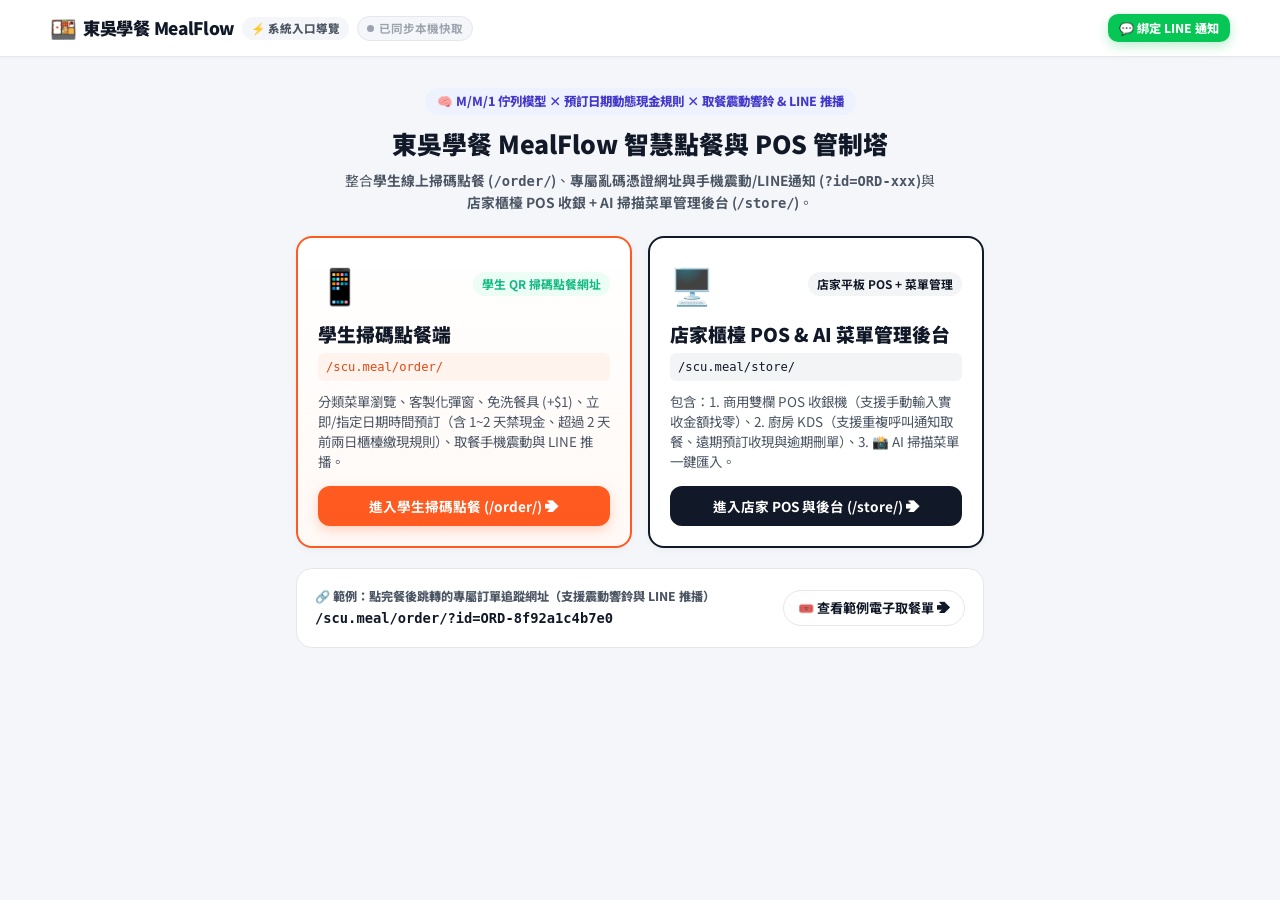
==== commit 35027883: "Add files via upload" ====
--- a/index.html
+++ b/index.html
@@ -12,6 +12,8 @@
 <body>
 
   <div id="toast" class="toast"></div>
+  <!-- LINE 即時推播通知懸浮容器 -->
+  <div id="linePushContainer" class="line-push-container"></div>
 
   <!-- 頂部導覽列 -->
   <header class="app-header">
@@ -28,9 +30,14 @@
         </span>
       </div>
 
-      <div class="campus-switcher" id="headerCampusSwitcher" style="display:none;">
-        <button class="campus-btn active" id="btnCampus-雙溪校區" onclick="switchCampus('雙溪校區')">雙溪校區</button>
-        <button class="campus-btn" id="btnCampus-城中校區" onclick="switchCampus('城中校區')">城中校區</button>
+      <div style="display:flex; align-items:center; gap:8px; flex-wrap:wrap;">
+        <button type="button" class="btn-line" style="padding:5px 11px; font-size:0.76rem;" onclick="openLineBindModal()">
+          <span id="headerLineBtnText">💬 綁定 LINE 通知</span>
+        </button>
+        <div class="campus-switcher" id="headerCampusSwitcher" style="display:none;">
+          <button class="campus-btn active" id="btnCampus-雙溪校區" onclick="switchCampus('雙溪校區')">雙溪校區</button>
+          <button class="campus-btn" id="btnCampus-城中校區" onclick="switchCampus('城中校區')">城中校區</button>
+        </div>
       </div>
     </div>
   </header>
@@ -67,7 +74,7 @@
           </div>
 
           <div style="display:flex; gap:8px; margin-top:4px;">
-            <input type="text" id="aiUserQueryInput" class="select-input" style="flex:1; background:rgba(255,255,255,0.95); border:none;" placeholder="輸入你的需求（例：想吃烏龍麵或水餃、不想等超過5分鐘）...">
+            <input type="text" id="aiUserQueryInput" class="select-input" style="flex:1; background:rgba(255,255,255,0.95); border:none;" placeholder="輸入你的需求（例：想吃烏龍麵或水餃、不想等超過5分鐘）..." onkeydown="if(event.key==='Enter') askAiConcierge()">
             <button type="button" class="btn-tip-action" onclick="askAiConcierge()">🧠 AI 分析推薦</button>
           </div>
 
@@ -133,10 +140,10 @@
       <div id="storePanel-kds" style="display:none;">
         <div class="merchant-box">
           <div style="display:flex; justify-content:space-between; align-items:center; margin-bottom:12px; flex-wrap:wrap; gap:8px;">
-            <h3 style="font-size:1.05rem; font-weight:900;">📋 即時廚房訂單佇列 (<span id="merchActiveCount">0</span> 筆進行中｜含手機掃碼與櫃檯 POS)</h3>
+            <h3 style="font-size:1.05rem; font-weight:900;">📋 即時廚房訂單佇列 (<span id="merchActiveCount">0</span> 筆進行中｜含手機掃碼、預訂與櫃檯 POS)</h3>
             <div style="display:flex; gap:8px;">
               <button class="filter-chip" onclick="syncCloud(true)">🔄 刷新訂單</button>
-              <button class="filter-chip" onclick="speakSample()">🔊 測試語音讀單</button>
+              <button class="filter-chip" onclick="speakSample()">🔊 測試語音讀單与鈴聲</button>
             </div>
           </div>
           <div id="merchantOrderList"></div>
@@ -151,7 +158,7 @@
               <div style="font-size:0.74rem; font-weight:900; color:var(--indigo);">目前編輯的餐廳菜單</div>
               <h3 style="font-size:1.2rem; font-weight:900;" id="adminCurrentStoreTitle">載入中...</h3>
               <p style="font-size:0.8rem; color:var(--text-secondary); margin-top:2px;">
-                支援手動新增/修改品項、設定「八方按顆計價模式」、自訂必選/多選客製化群組，或使用 AI 掃描整張紙本菜單自動建檔！
+                支援手動新增/修改品項、自訂必選/多選客製化群組，或使用 AI 掃描整張紙本菜單自動建檔！
               </p>
             </div>
             <div style="display:flex; gap:8px; flex-wrap:wrap;">
@@ -176,9 +183,14 @@
       <!-- 分頁 4：AI 分流優惠與產能設定 -->
       <div id="storePanel-promo" style="display:none;">
         <div class="merchant-box">
-          <div style="display:flex; justify-content:space-between; align-items:center; margin-bottom:6px; flex-wrap:wrap; gap:6px;">
-            <h3 style="font-size:0.98rem; font-weight:800;">🎁 當同校區友店塞車時，本店提供的 AI 分流優惠：</h3>
-            <span style="font-size:0.78rem; color:var(--brand-dark); font-weight:700;" id="merchPredictLabel">🧠 AI 佇列推算載入中...</span>
+          <div style="display:flex; justify-content:space-between; align-items:center; margin-bottom:10px; flex-wrap:wrap; gap:8px;">
+            <div>
+              <h3 style="font-size:0.98rem; font-weight:800;">🎁 當同校區友店塞車時，本店提供的 AI 分流優惠：</h3>
+              <span style="font-size:0.78rem; color:var(--brand-dark); font-weight:700;" id="merchPredictLabel">🧠 AI 佇列推算載入中...</span>
+            </div>
+            <button type="button" class="btn-tip-action" style="background:var(--indigo);" onclick="runMerchantAiAutoOptimize()">
+              🧠 AI 自動診斷佇列並套用最佳分流策略
+            </button>
           </div>
 
           <div class="promo-pills">
@@ -226,13 +238,35 @@
     <div class="floating-cart-inner">
       <button type="button" id="viewCartBtn" class="btn-view-cart" onclick="openCartModal()" disabled>
         <span id="cartItemCountBadge" class="cart-count-pill">0 份</span>
-        <span>🛒 查看購物車・選取餐方式</span>
+        <span>🛒 查看購物車・選取餐與預訂時間</span>
         <span id="cartPreviewTotal" style="font-size:1.2rem; font-weight:900;">NT$ 0</span>
       </button>
     </div>
   </div>
 
-  <!-- ==================== 彈窗 1：餐點客製化選項 Modal (`optionsModal`) ==================== -->
+  <!-- ==================== 彈窗 A：購物車抽屜 Modal (`#cartModal`, z-index: 8000) ==================== -->
+  <div id="cartModal" class="modal-overlay bottom-sheet" onclick="if(event.target===this) closeCartModal()">
+    <div class="modal-card">
+      <div class="modal-header">
+        <h2 style="font-size:1.3rem; font-weight:900; display:flex; align-items:center; gap:8px;">
+          <span>🛒</span> 確認購物車明細與預訂設定
+        </h2>
+        <button type="button" onclick="closeCartModal()" style="border:none; background:#F3F4F6; width:36px; height:36px; border-radius:50%; font-size:1.2rem; font-weight:900;">✕</button>
+      </div>
+      <div class="modal-body" style="background:var(--bg-page);" id="cartPageList"></div>
+      <div class="modal-footer">
+        <div style="display:flex; justify-content:space-between; align-items:center; margin-bottom:12px;">
+          <span style="font-size:1.05rem; font-weight:800;">應付總計金額</span>
+          <span id="cartModalTotal" style="font-size:1.55rem; font-weight:900; color:var(--red);">NT$ 0</span>
+        </div>
+        <button type="button" id="finalSubmitOrderBtn" class="btn-tip-action" style="width:100%; padding:15px; font-size:1.05rem;" onclick="submitStudentCartOrder()">
+          確認餐點並送出訂單
+        </button>
+      </div>
+    </div>
+  </div>
+
+  <!-- ==================== 彈窗 B：餐點客製化選項 Modal (`#optionsModal`, z-index: 9500，確保在結帳抽屜最上層開啟) ==================== -->
   <div id="optionsModal" class="modal-overlay" onclick="if(event.target===this) closeOptionsModal()">
     <div class="modal-card">
       <div class="modal-header">
@@ -251,44 +285,14 @@
     </div>
   </div>
 
-  <!-- ==================== 彈窗 2：購物車抽屜 Modal (`cartModal`) ==================== -->
-  <div id="cartModal" class="modal-overlay bottom-sheet" onclick="if(event.target===this) closeCartModal()">
-    <div class="modal-card">
-      <div class="modal-header">
-        <h2 style="font-size:1.3rem; font-weight:900; display:flex; align-items:center; gap:8px;">
-          <span>🛒</span> 確認購物車明細
-        </h2>
-        <button type="button" onclick="closeCartModal()" style="border:none; background:#F3F4F6; width:36px; height:36px; border-radius:50%; font-size:1.2rem; font-weight:900;">✕</button>
-      </div>
-      <div class="modal-body" style="background:var(--bg-page);" id="cartPageList"></div>
-      <div class="modal-footer">
-        <div style="display:flex; justify-content:space-between; align-items:center; margin-bottom:12px;">
-          <span style="font-size:1.05rem; font-weight:800;">應付總計金額</span>
-          <span id="cartModalTotal" style="font-size:1.55rem; font-weight:900; color:var(--red);">NT$ 0</span>
-        </div>
-        <button type="button" id="finalSubmitOrderBtn" class="btn-tip-action" style="width:100%; padding:15px; font-size:1.05rem;" onclick="submitStudentCartOrder()">
-          確認餐點並送出訂單
-        </button>
-      </div>
-    </div>
-  </div>
-
-  <!-- ==================== 彈窗 3：店家單品菜單與客製化群組編輯器 (`menuEditorModal`) ==================== -->
+  <!-- ==================== 彈窗 C：店家單品菜單與客製化群組編輯器 (`#menuEditorModal`) ==================== -->
   <div id="menuEditorModal" class="modal-overlay" onclick="if(event.target===this) closeMenuEditorModal()">
     <div class="modal-card" style="max-width:540px;">
       <div class="modal-header" style="background:#F9FAFB;">
         <h3 style="font-size:1.15rem; font-weight:900;" id="editorModalTitle">編輯品項</h3>
-        <div style="display:flex; align-items:center; gap:10px;">
-          <label style="display:flex; align-items:center; gap:6px; background:var(--brand-light); color:var(--brand-dark); padding:5px 10px; border-radius:8px; font-size:0.78rem; font-weight:800; cursor:pointer;">
-            <input type="checkbox" id="editItemBafang"> 八方計價模式
-          </label>
-          <button type="button" onclick="closeMenuEditorModal()" style="border:none; background:#E5E7EB; width:32px; height:32px; border-radius:50%; font-weight:900;">✕</button>
-        </div>
+        <button type="button" onclick="closeMenuEditorModal()" style="border:none; background:#E5E7EB; width:32px; height:32px; border-radius:50%; font-weight:900;">✕</button>
       </div>
       <div class="modal-body">
-        <p style="font-size:0.74rem; color:var(--brand-dark); font-weight:700; margin-bottom:12px;">
-          ＊勾選右上角「八方計價模式」後，前台價格將顯示為「?元/顆」，且結帳時自動以【選擇顆數/選項】的總價計算！
-        </p>
         <div style="display:grid; grid-template-columns:1fr 1fr; gap:10px; margin-bottom:10px;">
           <div>
             <label class="field-label">分類區塊 (如: 日式蓋飯、水餃) *</label>
@@ -305,7 +309,7 @@
             <input type="text" id="editItemName" class="select-input" placeholder="例如：炙燒起司牛五花丼">
           </div>
           <div>
-            <label class="field-label">基本價格 (NT$) *</label>
+            <label class="field-label">價格 (NT$) *</label>
             <input type="number" id="editItemPrice" class="select-input" placeholder="115">
           </div>
         </div>
@@ -329,7 +333,7 @@
     </div>
   </div>
 
-  <!-- ==================== 彈窗 4：📸 AI 智慧辨識菜單一鍵匯入 (`aiMenuScannerModal`) ==================== -->
+  <!-- ==================== 彈窗 D：📸 AI 智慧辨識菜單一鍵匯入 (`#aiMenuScannerModal`) ==================== -->
   <div id="aiMenuScannerModal" class="modal-overlay" onclick="if(event.target===this) closeAiMenuScannerModal()">
     <div class="modal-card" style="max-width:580px;">
       <div class="modal-header" style="background:linear-gradient(135deg, #1E1B4B 0%, #312E81 100%); color:#FFFFFF;">
@@ -353,7 +357,7 @@
         <img id="aiMenuImagePreview" src="" style="display:none; width:100%; max-height:160px; object-fit:contain; border-radius:10px; border:1px solid var(--border); margin-bottom:10px;">
 
         <label class="field-label">📄 或直接貼上菜單文字 / 價目表（AI 會自動分析分類、品名、價格並自動生成客製化群組）：</label>
-        <textarea id="aiMenuRawText" rows="5" class="select-input" style="font-family:inherit; resize:vertical;" placeholder="例如：&#10;== 招牌丼飯 ==&#10;炙燒明太子鮭魚丼 $145&#10;蔥鹽松阪豬丼 $125&#10;== 手工水餃 ==&#10;剝皮辣椒水餃 每顆 $8"></textarea>
+        <textarea id="aiMenuRawText" rows="5" class="select-input" style="font-family:inherit; resize:vertical;" placeholder="例如：&#10;== 招牌丼飯 ==&#10;炙燒明太子鮭魚丼 $145&#10;蔥鹽松阪豬丼 $125&#10;== 手工水餃 ==&#10;剝皮辣椒水餃 (10顆) $80"></textarea>
 
         <button type="button" class="btn-tip-action" style="width:100%; margin-top:10px; background:var(--indigo); padding:12px;" onclick="runAiMenuRecognition()">
           🧠 開始 AI 掃描整理菜單
@@ -361,6 +365,60 @@
 
         <div id="aiScannedPreviewBox"></div>
       </div>
+    </div>
+  </div>
+
+  <!-- ==================== 彈窗 E：💚 LINE 官方帳號綁定與即時通知中心 (`#lineBindModal`) ==================== -->
+  <div id="lineBindModal" class="modal-overlay" onclick="if(event.target===this) closeLineBindModal()">
+    <div class="modal-card" style="max-width:500px;">
+      <div class="modal-header" style="background:#06C755; color:#FFFFFF;">
+        <div>
+          <span style="font-size:0.7rem; font-weight:800; background:rgba(255,255,255,0.22); padding:2px 8px; border-radius:999px;">LINE Official Notification Center</span>
+          <h3 style="font-size:1.15rem; font-weight:900; margin-top:3px;">💬 綁定 LINE 接收取餐與預訂提醒</h3>
+        </div>
+        <button type="button" onclick="closeLineBindModal()" style="border:none; background:rgba(255,255,255,0.22); color:#fff; width:32px; height:32px; border-radius:50%; font-weight:900;">✕</button>
+      </div>
+      <div class="modal-body">
+        <p style="font-size:0.82rem; color:var(--text-secondary); margin-bottom:12px;">
+          綁定後，當<strong>餐點製作完成可取餐</strong>、<strong>超過 2 天之預訂單需至櫃檯繳費提醒</strong>、<strong>訂單完成或逾期取消</strong>時，系統皆會自動推播通知！
+        </p>
+        <div style="display:grid; grid-template-columns:1fr 1fr; gap:10px; margin-bottom:10px;">
+          <div>
+            <label class="field-label">👤 您的 LINE 顯示暱稱</label>
+            <input type="text" id="lineInputName" class="select-input" placeholder="例如：王小明">
+          </div>
+          <div>
+            <label class="field-label">🆔 LINE ID / 學號綁定碼</label>
+            <input type="text" id="lineInputId" class="select-input" placeholder="例如：@scu_ming">
+          </div>
+        </div>
+        <div style="margin-bottom:12px;">
+          <label class="field-label">🔗 選填：自訂 LINE Notify / Webhook 轉發網址</label>
+          <input type="text" id="lineInputWebhook" class="select-input" placeholder="留空即使用內建模擬推播視窗">
+        </div>
+        <div style="display:flex; gap:8px; margin-bottom:14px;">
+          <button type="button" class="btn-line" style="flex:1; justify-content:center; padding:11px;" onclick="saveLineBindConfig()">
+            💚 一鍵完成綁定並發送測試通知
+          </button>
+          <button type="button" class="filter-chip" onclick="requestBrowserNotificationPermission()">
+            🔔 開啟手機背景通知權限
+          </button>
+        </div>
+
+        <hr style="border:none; border-top:1px solid var(--border); margin:12px 0;">
+        <div style="display:flex; justify-content:space-between; align-items:center; margin-bottom:8px;">
+          <strong style="font-size:0.86rem; color:#166534;">📬 最近 LINE 推播通知紀錄匣</strong>
+          <button type="button" onclick="unbindLineAccount()" style="border:none; background:transparent; color:var(--text-muted); font-size:0.74rem; text-decoration:underline;">解除綁定</button>
+        </div>
+        <div id="lineLogsContainer" style="max-height:180px; overflow-y:auto;"></div>
+      </div>
+    </div>
+  </div>
+
+  <!-- ==================== 彈窗 F：🔔 學生取餐手機震動與響鈴全螢幕強提醒 (`#pickupAlertModal`) ==================== -->
+  <div id="pickupAlertModal" class="modal-overlay" onclick="if(event.target===this) closePickupAlertModal()">
+    <div class="modal-card" style="max-width:400px; border:3px solid var(--green);">
+      <div class="modal-body" id="pickupAlertContent"></div>
     </div>
   </div>
 
--- a/styles.css
+++ b/styles.css
@@ -419,17 +419,21 @@
   font-weight: 900;
 }
 
-/* ==================== 彈窗共用遮罩 (Options Modal / Cart Modal / Editor Modal) ==================== */
+/* ==================== 彈窗共用遮罩與嚴格圖層順序 (確保編輯選項永遠在結帳畫面上方) ==================== */
 .modal-overlay {
   position: fixed;
   inset: 0;
   background: rgba(17, 24, 39, 0.6);
-  z-index: 9000;
+  z-index: 8000;
   display: none;
   justify-content: center;
   align-items: center;
   padding: 16px;
 }
+#cartModal { z-index: 8000 !important; }
+#optionsModal { z-index: 9500 !important; }
+#menuEditorModal, #aiMenuScannerModal, #lineBindModal { z-index: 9600 !important; }
+#pickupAlertModal { z-index: 9800 !important; }
 .modal-overlay.open { display: flex; animation: fadeIn 0.2s ease; }
 .modal-overlay.bottom-sheet {
   align-items: flex-end;
@@ -690,3 +694,56 @@
 @keyframes fadeIn { from { opacity: 0; } to { opacity: 1; } }
 @keyframes slideUp { from { transform: translateY(100%); } to { transform: translateY(0); } }
 @keyframes pulse { 0%, 100% { opacity: 1; } 50% { opacity: 0.35; } }
+@keyframes shakeRing {
+  0%, 100% { transform: rotate(0deg) scale(1); }
+  20% { transform: rotate(-12deg) scale(1.1); }
+  40% { transform: rotate(12deg) scale(1.1); }
+  60% { transform: rotate(-10deg) scale(1.08); }
+  80% { transform: rotate(10deg) scale(1.08); }
+}
+
+/* ==================== LINE 綁定與即時推播通知樣式 ==================== */
+.btn-line {
+  background: #06C755;
+  color: #FFFFFF;
+  border: none;
+  padding: 9px 14px;
+  border-radius: 10px;
+  font-size: 0.82rem;
+  font-weight: 800;
+  display: inline-flex;
+  align-items: center;
+  gap: 6px;
+  box-shadow: 0 4px 12px rgba(6, 199, 85, 0.28);
+  transition: 0.15s;
+}
+.btn-line:hover { background: #05B34C; }
+
+.line-push-container {
+  position: fixed;
+  top: 16px;
+  right: 16px;
+  z-index: 9900;
+  display: flex;
+  flex-direction: column;
+  gap: 10px;
+  max-width: 360px;
+  width: calc(100vw - 32px);
+  pointer-events: none;
+}
+.line-push-card {
+  pointer-events: auto;
+  background: #FFFFFF;
+  border-left: 6px solid #06C755;
+  border-radius: 14px;
+  padding: 12px 14px;
+  box-shadow: 0 14px 32px rgba(0, 0, 0, 0.22);
+  border-top: 1px solid #E5E7EB;
+  border-right: 1px solid #E5E7EB;
+  border-bottom: 1px solid #E5E7EB;
+  animation: fadeIn 0.25s ease;
+}
+.ring-bell-anim {
+  display: inline-block;
+  animation: shakeRing 0.8s infinite;
+}
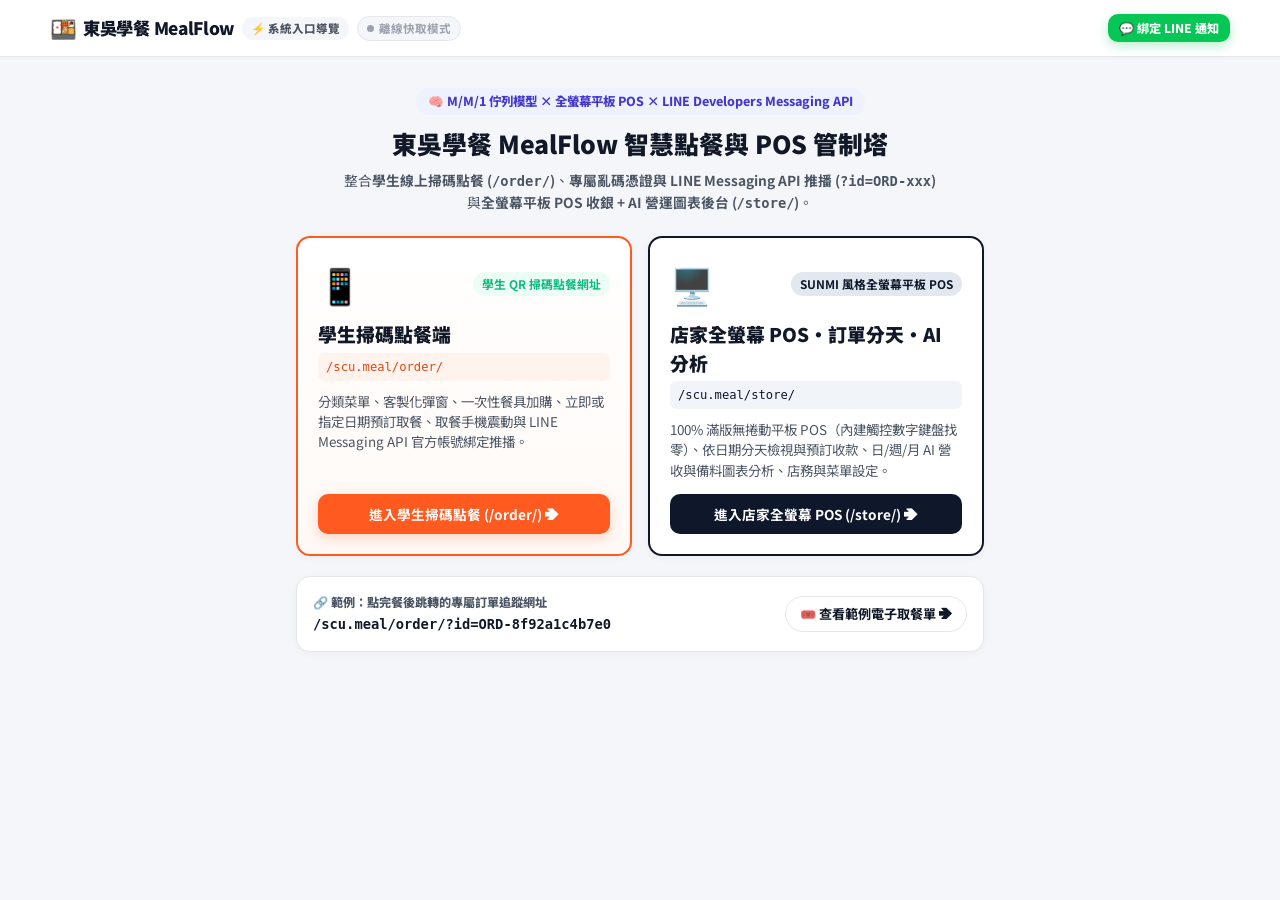
==== commit 7dd7ed59: "Add files via upload" ====
--- a/index.html
+++ b/index.html
@@ -12,10 +12,10 @@
 <body>
 
   <div id="toast" class="toast"></div>
-  <!-- LINE 即時推播通知懸浮容器 -->
+  <!-- LINE Messaging API 即時推播通知懸浮容器 -->
   <div id="linePushContainer" class="line-push-container"></div>
 
-  <!-- 頂部導覽列 -->
+  <!-- 頂部導覽列（當處於 /store/ 全螢幕 POS 模式時由 CSS 自動隱藏，最大化平板收銀畫面） -->
   <header class="app-header">
     <div class="header-inner">
       <div class="brand-title-group">
@@ -59,9 +59,9 @@
           <div style="display:flex; justify-content:space-between; align-items:center; gap:8px; flex-wrap:wrap;">
             <div>
               <span style="font-size:0.72rem; font-weight:800; background:rgba(255,255,255,0.18); padding:2px 8px; border-radius:999px;">
-                ✨ MealFlow AI 選餐顧問
+                ✨ MealFlow AI 選餐與客服顧問
               </span>
-              <h3 style="font-size:1rem; font-weight:800; margin-top:4px;">不知道吃什麼？讓 AI 依即時排隊佇列幫你配餐</h3>
+              <h3 style="font-size:1rem; font-weight:800; margin-top:4px;">不知道吃什麼或想問取餐規則？讓 AI 依即時佇列幫你解答與配餐</h3>
             </div>
             <button type="button" class="ai-prompt-chip" onclick="promptGeminiKeyConfig()">⚙️ Gemini API 設定</button>
           </div>
@@ -71,11 +71,12 @@
             <button type="button" class="ai-prompt-chip" onclick="askAiConcierge('💰 預算 $100 元以內、有分流優惠的最高 CP 值正餐')">💰 預算 $100 內最高 CP 值</button>
             <button type="button" class="ai-prompt-chip" onclick="askAiConcierge('🌶️ 想吃韓式、椒麻或辣味重口味，且不用排隊的餐點')">🌶️ 想吃辣味重口味免排隊</button>
             <button type="button" class="ai-prompt-chip" onclick="askAiConcierge('🥩 剛運動完想吃大份量肉類補充蛋白質')">🥩 大份量高蛋白肉食</button>
+            <button type="button" class="ai-prompt-chip" onclick="askAiConcierge('📋 請問預訂取餐與現金付款規則是什麼？')">📋 預訂與現金付款規則</button>
           </div>
 
           <div style="display:flex; gap:8px; margin-top:4px;">
-            <input type="text" id="aiUserQueryInput" class="select-input" style="flex:1; background:rgba(255,255,255,0.95); border:none;" placeholder="輸入你的需求（例：想吃烏龍麵或水餃、不想等超過5分鐘）..." onkeydown="if(event.key==='Enter') askAiConcierge()">
-            <button type="button" class="btn-tip-action" onclick="askAiConcierge()">🧠 AI 分析推薦</button>
+            <input type="text" id="aiUserQueryInput" class="select-input" style="flex:1; background:rgba(255,255,255,0.95); border:none;" placeholder="可自然對話或輸入需求（例：你好、推薦 $100 內不排隊的麵、預訂怎麼付錢）..." onkeydown="if(event.key==='Enter') askAiConcierge()">
+            <button type="button" class="btn-tip-action" onclick="askAiConcierge()">🧠 AI 分析回答</button>
           </div>
 
           <div id="aiConciergeResponse" class="ai-response-card"></div>
@@ -101,133 +102,47 @@
       <div id="singleTicketContainer"></div>
     </section>
 
-    <!-- ==================== 路由 4：店家櫃檯 POS + KDS + AI 菜單管理後台 (/store/) ==================== -->
+    <!-- ==================== 路由 4：SUNMI 風格全螢幕平板 POS + 訂單分天 + AI 分析 + 設定 (/store/) ==================== -->
     <section id="viewStore" class="view-section">
-      <div class="demo-sim-bar">
-        <div style="display:flex; align-items:center; gap:10px; flex-wrap:wrap;">
-          <span style="font-size:0.82rem; font-weight:800; color:#FBBF24;">⚡ 評審 Demo 流量模擬：</span>
-          <button class="demo-btn peak" onclick="triggerTrafficSim('PEAK')">🔥 模擬 12:10 尖峰塞車</button>
-          <button class="demo-btn" onclick="triggerTrafficSim('NORMAL')">🌿 恢復離峰順暢</button>
-        </div>
-        <div style="display:flex; align-items:center; gap:8px;">
-          <span style="font-size:0.78rem; color:#D1D5DB;">當前管理店家：</span>
-          <select id="merchantSelect" class="select-input" style="width:auto; padding:5px 10px;" onchange="onMerchantStoreChange()"></select>
-        </div>
-      </div>
-
-      <!-- 店家 4 大功能分頁 -->
-      <div class="store-mode-tabs">
-        <button type="button" class="store-mode-btn active" id="tabBtnStore-pos" onclick="switchStoreTabMode('pos')">
-          🖥️ 櫃檯 POS 點餐收銀機
-        </button>
-        <button type="button" class="store-mode-btn" id="tabBtnStore-kds" onclick="switchStoreTabMode('kds')">
-          👨‍🍳 廚房 KDS 出單佇列 (<span id="kdsPendingBadge">0</span>)
-        </button>
-        <button type="button" class="store-mode-btn" id="tabBtnStore-menu" onclick="switchStoreTabMode('menu')">
-          🍔 菜單管理 & 📸 AI 掃描匯入
-        </button>
-        <button type="button" class="store-mode-btn" id="tabBtnStore-promo" onclick="switchStoreTabMode('promo')">
-          🤖 AI 動態分流與產能設定
-        </button>
-      </div>
-
-      <!-- 分頁 1：商用雙欄櫃檯 POS 收銀終端機 -->
-      <div id="storePanel-pos">
-        <div id="posTerminalContainer"></div>
-      </div>
-
-      <!-- 分頁 2：廚房 KDS 出單佇列 -->
-      <div id="storePanel-kds" style="display:none;">
-        <div class="merchant-box">
-          <div style="display:flex; justify-content:space-between; align-items:center; margin-bottom:12px; flex-wrap:wrap; gap:8px;">
-            <h3 style="font-size:1.05rem; font-weight:900;">📋 即時廚房訂單佇列 (<span id="merchActiveCount">0</span> 筆進行中｜含手機掃碼、預訂與櫃檯 POS)</h3>
-            <div style="display:flex; gap:8px;">
-              <button class="filter-chip" onclick="syncCloud(true)">🔄 刷新訂單</button>
-              <button class="filter-chip" onclick="speakSample()">🔊 測試語音讀單与鈴聲</button>
-            </div>
-          </div>
-          <div id="merchantOrderList"></div>
-        </div>
-      </div>
-
-      <!-- 分頁 3：真實菜單編輯器 & 📸 AI 視覺掃描一鍵匯入 -->
-      <div id="storePanel-menu" style="display:none;">
-        <div class="merchant-box" style="background:linear-gradient(135deg, #EEF2FF 0%, #FFF7ED 100%); border-color:#C7D2FE;">
-          <div style="display:flex; justify-content:space-between; align-items:center; flex-wrap:wrap; gap:12px;">
-            <div>
-              <div style="font-size:0.74rem; font-weight:900; color:var(--indigo);">目前編輯的餐廳菜單</div>
-              <h3 style="font-size:1.2rem; font-weight:900;" id="adminCurrentStoreTitle">載入中...</h3>
-              <p style="font-size:0.8rem; color:var(--text-secondary); margin-top:2px;">
-                支援手動新增/修改品項、自訂必選/多選客製化群組，或使用 AI 掃描整張紙本菜單自動建檔！
-              </p>
-            </div>
-            <div style="display:flex; gap:8px; flex-wrap:wrap;">
-              <button type="button" class="btn-tip-action" style="background:var(--indigo); box-shadow:0 4px 12px rgba(79,70,229,0.3);" onclick="openAiMenuScannerModal()">
-                📸 AI 辨識菜單一鍵匯入
-              </button>
-              <button type="button" class="btn-tip-action" onclick="openMenuEditorModal(-1)">
-                ➕ 手動新增餐點
-              </button>
-            </div>
-          </div>
-        </div>
-
-        <div class="merchant-box">
-          <div id="adminMenuListContainer"></div>
-          <button type="button" id="btnSaveMenuToCloud" class="btn-tip-action" style="width:100%; padding:14px; font-size:0.98rem; margin-top:14px;" onclick="saveStoreMenusToServer()">
-            💾 儲存此餐廳完整菜單至雲端資料庫
+      <!-- 左側深色直向導覽欄 (Sidebar Rail) -->
+      <aside class="pos-sidebar-rail">
+        <a href="./" class="rail-brand" title="返回系統入口">🍱</a>
+
+        <button type="button" class="rail-nav-btn active" id="railBtn-pos" onclick="switchStoreTabMode('pos')">
+          <span class="rail-icon">🖥️</span>
+          <span>收銀台</span>
+        </button>
+
+        <button type="button" class="rail-nav-btn" id="railBtn-kds" onclick="switchStoreTabMode('kds')">
+          <span class="rail-icon">📋</span>
+          <span>訂單</span>
+          <span id="railKdsBadge" class="rail-badge" style="display:none;">0</span>
+        </button>
+
+        <button type="button" class="rail-nav-btn" id="railBtn-analytics" onclick="switchStoreTabMode('analytics')">
+          <span class="rail-icon">📊</span>
+          <span>AI分析</span>
+        </button>
+
+        <button type="button" class="rail-nav-btn" id="railBtn-settings" onclick="switchStoreTabMode('settings')">
+          <span class="rail-icon">⚙️</span>
+          <span>設定</span>
+        </button>
+
+        <div style="margin-top:auto; display:flex; flex-direction:column; gap:8px; width:100%; align-items:center;">
+          <button type="button" class="rail-nav-btn" onclick="syncCloud(true)" title="立即同步雲端">
+            <span class="rail-icon">🔄</span>
+            <span>同步</span>
           </button>
         </div>
-      </div>
-
-      <!-- 分頁 4：AI 分流優惠與產能設定 -->
-      <div id="storePanel-promo" style="display:none;">
-        <div class="merchant-box">
-          <div style="display:flex; justify-content:space-between; align-items:center; margin-bottom:10px; flex-wrap:wrap; gap:8px;">
-            <div>
-              <h3 style="font-size:0.98rem; font-weight:800;">🎁 當同校區友店塞車時，本店提供的 AI 分流優惠：</h3>
-              <span style="font-size:0.78rem; color:var(--brand-dark); font-weight:700;" id="merchPredictLabel">🧠 AI 佇列推算載入中...</span>
-            </div>
-            <button type="button" class="btn-tip-action" style="background:var(--indigo);" onclick="runMerchantAiAutoOptimize()">
-              🧠 AI 自動診斷佇列並套用最佳分流策略
-            </button>
-          </div>
-
-          <div class="promo-pills">
-            <button class="promo-pill-btn" id="pBtn-none" onclick="setMerchantPromo('none')">
-              <div style="font-weight:800; font-size:0.88rem;">⏸️ 暫不提供優惠</div>
-              <div style="font-size:0.75rem; color:var(--text-secondary);">現場滿載忙碌時關閉</div>
-            </button>
-            <button class="promo-pill-btn" id="pBtn-gift" onclick="setMerchantPromo('gift')">
-              <div style="font-weight:800; font-size:0.88rem; color:var(--brand);">🎁 免費招待附餐/飲品</div>
-              <div style="font-size:0.75rem; color:var(--text-secondary);">低食材成本・高分流吸引力</div>
-            </button>
-            <button class="promo-pill-btn" id="pBtn-discount" onclick="setMerchantPromo('discount')">
-              <div style="font-weight:800; font-size:0.88rem; color:var(--green);">💰 每單現折 $10 元</div>
-              <div style="font-size:0.75rem; color:var(--text-secondary);">直接折現吸引猶豫學生</div>
-            </button>
-            <button class="promo-pill-btn" id="pBtn-points" onclick="setMerchantPromo('points')">
-              <div style="font-weight:800; font-size:0.88rem; color:var(--amber);">⚡ 贈送雙倍 MealPoints</div>
-              <div style="font-size:0.75rem; color:var(--text-secondary);">不折損毛利・提升回購率</div>
-            </button>
-          </div>
-
-          <div style="display:grid; grid-template-columns:1fr 1fr; gap:12px; margin-top:12px; padding-top:12px; border-top:1px dashed var(--border);">
-            <div>
-              <label class="field-label">🍳 目前待製單數 (activeOrders)</label>
-              <input type="number" id="merchActiveInput" class="select-input" min="0" max="99" value="4">
-            </div>
-            <div>
-              <label class="field-label">⚙️ 每 15 分鐘最大產能上限</label>
-              <input type="number" id="merchCapInput" class="select-input" min="5" max="100" value="20">
-            </div>
-          </div>
-
-          <div style="display:flex; gap:10px; margin-top:12px; flex-wrap:wrap;">
-            <input type="text" id="merchCustomText" class="select-input" style="flex:1; min-width:200px;" placeholder="輸入分流優惠顯示文案">
-            <button class="btn-tip-action" id="btnSaveMerchant" onclick="saveMerchantPromo()">💾 儲存並同步雲端</button>
-          </div>
-        </div>
+      </aside>
+
+      <!-- 右側全螢幕主舞台 (100dvh 零外層捲動) -->
+      <div class="pos-main-stage">
+        <div id="storePanel-pos" style="display:flex; flex-direction:column; height:100%; overflow:hidden;"></div>
+        <div id="storePanel-kds" style="display:none; flex-direction:column; height:100%; overflow:hidden;"></div>
+        <div id="storePanel-analytics" style="display:none; flex-direction:column; height:100%; overflow:hidden;"></div>
+        <div id="storePanel-settings" style="display:none; flex-direction:column; height:100%; overflow:hidden;"></div>
       </div>
     </section>
 
@@ -285,137 +200,86 @@
     </div>
   </div>
 
-  <!-- ==================== 彈窗 C：店家單品菜單與客製化群組編輯器 (`#menuEditorModal`) ==================== -->
-  <div id="menuEditorModal" class="modal-overlay" onclick="if(event.target===this) closeMenuEditorModal()">
-    <div class="modal-card" style="max-width:540px;">
-      <div class="modal-header" style="background:#F9FAFB;">
-        <h3 style="font-size:1.15rem; font-weight:900;" id="editorModalTitle">編輯品項</h3>
-        <button type="button" onclick="closeMenuEditorModal()" style="border:none; background:#E5E7EB; width:32px; height:32px; border-radius:50%; font-weight:900;">✕</button>
-      </div>
-      <div class="modal-body">
-        <div style="display:grid; grid-template-columns:1fr 1fr; gap:10px; margin-bottom:10px;">
-          <div>
-            <label class="field-label">分類區塊 (如: 日式蓋飯、水餃) *</label>
-            <input type="text" id="editItemCategory" class="select-input" placeholder="例如：招牌主餐">
-          </div>
-          <div>
-            <label class="field-label">特色標籤 (選填)</label>
-            <input type="text" id="editItemTag" class="select-input" placeholder="例如：🔥 必點人氣">
-          </div>
-        </div>
-        <div style="display:grid; grid-template-columns:2fr 1fr; gap:10px; margin-bottom:10px;">
-          <div>
-            <label class="field-label">餐點品項名稱 *</label>
-            <input type="text" id="editItemName" class="select-input" placeholder="例如：炙燒起司牛五花丼">
-          </div>
-          <div>
-            <label class="field-label">價格 (NT$) *</label>
-            <input type="number" id="editItemPrice" class="select-input" placeholder="115">
-          </div>
-        </div>
-        <div style="margin-bottom:14px;">
-          <label class="field-label">圖片網址 (選填)</label>
-          <input type="text" id="editItemImage" class="select-input" placeholder="https://...">
-        </div>
-
-        <hr style="border:none; border-top:1px solid var(--border); margin:14px 0;">
-
-        <div style="display:flex; justify-content:space-between; align-items:center; margin-bottom:10px;">
-          <strong style="font-size:0.95rem; color:var(--brand-dark);">🛒 客製化選項群組設定</strong>
-          <button type="button" onclick="addOptionGroup()" style="border:none; background:var(--brand-light); color:var(--brand-dark); padding:5px 10px; border-radius:8px; font-size:0.78rem; font-weight:800;">＋ 新增選項群組</button>
-        </div>
-        <div id="optionsBuilderContainer"></div>
-      </div>
-      <div class="modal-footer" style="display:flex; gap:10px;">
-        <button type="button" class="filter-chip" style="flex:1; padding:12px;" onclick="closeMenuEditorModal()">取消</button>
-        <button type="button" class="btn-tip-action" style="flex:1.5; padding:12px;" onclick="saveMenuItemToLocalDraft()">✅ 暫存此品項</button>
-      </div>
-    </div>
-  </div>
-
-  <!-- ==================== 彈窗 D：📸 AI 智慧辨識菜單一鍵匯入 (`#aiMenuScannerModal`) ==================== -->
-  <div id="aiMenuScannerModal" class="modal-overlay" onclick="if(event.target===this) closeAiMenuScannerModal()">
-    <div class="modal-card" style="max-width:580px;">
-      <div class="modal-header" style="background:linear-gradient(135deg, #1E1B4B 0%, #312E81 100%); color:#FFFFFF;">
+  <!-- ==================== 彈窗 C：預訂/待收款訂單「觸控數字鍵盤收款」視窗 (`#orderPayModal`, z-index: 9600) ==================== -->
+  <div id="orderPayModal" class="modal-overlay" onclick="if(event.target===this) closeOrderPayModal()">
+    <div class="modal-card" style="max-width:440px;">
+      <div class="modal-header" style="background:#0F172A; color:#FFFFFF;">
         <div>
-          <span style="font-size:0.7rem; font-weight:800; background:rgba(255,255,255,0.2); padding:2px 8px; border-radius:999px;">Gemini Vision OCR + 結構化語意解析</span>
-          <h3 style="font-size:1.15rem; font-weight:900; margin-top:3px;">📸 AI 智慧辨識菜單・一鍵自動建檔</h3>
-        </div>
-        <button type="button" onclick="closeAiMenuScannerModal()" style="border:none; background:rgba(255,255,255,0.2); color:#fff; width:32px; height:32px; border-radius:50%; font-weight:900;">✕</button>
-      </div>
-      <div class="modal-body">
-        <div style="display:flex; justify-content:space-between; align-items:center; gap:8px; flex-wrap:wrap; margin-bottom:10px;">
-          <label style="display:inline-flex; align-items:center; gap:6px; background:#EEF2FF; color:#4338CA; border:1.5px dashed #818CF8; padding:8px 14px; border-radius:10px; font-size:0.82rem; font-weight:800; cursor:pointer;">
-            📷 上傳/拍攝紙本菜單照片
-            <input type="file" accept="image/*" style="display:none;" onchange="handleMenuImageUpload(event)">
-          </label>
-          <button type="button" class="filter-chip" style="color:var(--brand-dark); border-color:#FDBA74; background:#FFF7ED;" onclick="fillSampleRawMenuText()">
-            ✨ 載入範例紙本菜單測試 AI 辨識
-          </button>
-        </div>
-
-        <img id="aiMenuImagePreview" src="" style="display:none; width:100%; max-height:160px; object-fit:contain; border-radius:10px; border:1px solid var(--border); margin-bottom:10px;">
-
-        <label class="field-label">📄 或直接貼上菜單文字 / 價目表（AI 會自動分析分類、品名、價格並自動生成客製化群組）：</label>
-        <textarea id="aiMenuRawText" rows="5" class="select-input" style="font-family:inherit; resize:vertical;" placeholder="例如：&#10;== 招牌丼飯 ==&#10;炙燒明太子鮭魚丼 $145&#10;蔥鹽松阪豬丼 $125&#10;== 手工水餃 ==&#10;剝皮辣椒水餃 (10顆) $80"></textarea>
-
-        <button type="button" class="btn-tip-action" style="width:100%; margin-top:10px; background:var(--indigo); padding:12px;" onclick="runAiMenuRecognition()">
-          🧠 開始 AI 掃描整理菜單
-        </button>
-
-        <div id="aiScannedPreviewBox"></div>
-      </div>
-    </div>
-  </div>
-
-  <!-- ==================== 彈窗 E：💚 LINE 官方帳號綁定與即時通知中心 (`#lineBindModal`) ==================== -->
+          <span style="font-size:0.7rem; font-weight:800; color:#38BDF8;">POS Cash & Payment Collection</span>
+          <h3 style="font-size:1.15rem; font-weight:900;">💵 訂單收款與觸控找零</h3>
+        </div>
+        <button type="button" onclick="closeOrderPayModal()" style="border:none; background:rgba(255,255,255,0.18); color:#fff; width:32px; height:32px; border-radius:50%; font-weight:900;">✕</button>
+      </div>
+      <div class="modal-body" id="orderPayModalBody"></div>
+    </div>
+  </div>
+
+  <!-- ==================== 彈窗 D：💚 LINE Developers Messaging API 官方帳號綁定中心 (`#lineBindModal`, z-index: 9600) ==================== -->
   <div id="lineBindModal" class="modal-overlay" onclick="if(event.target===this) closeLineBindModal()">
-    <div class="modal-card" style="max-width:500px;">
+    <div class="modal-card" style="max-width:520px;">
       <div class="modal-header" style="background:#06C755; color:#FFFFFF;">
         <div>
-          <span style="font-size:0.7rem; font-weight:800; background:rgba(255,255,255,0.22); padding:2px 8px; border-radius:999px;">LINE Official Notification Center</span>
-          <h3 style="font-size:1.15rem; font-weight:900; margin-top:3px;">💬 綁定 LINE 接收取餐與預訂提醒</h3>
+          <span style="font-size:0.7rem; font-weight:800; background:rgba(255,255,255,0.22); padding:2px 8px; border-radius:999px;">LINE Developers Messaging API</span>
+          <h3 style="font-size:1.15rem; font-weight:900; margin-top:3px;">💬 綁定 LINE 官方帳號接收即時 Push 通知</h3>
         </div>
         <button type="button" onclick="closeLineBindModal()" style="border:none; background:rgba(255,255,255,0.22); color:#fff; width:32px; height:32px; border-radius:50%; font-weight:900;">✕</button>
       </div>
       <div class="modal-body">
-        <p style="font-size:0.82rem; color:var(--text-secondary); margin-bottom:12px;">
-          綁定後，當<strong>餐點製作完成可取餐</strong>、<strong>超過 2 天之預訂單需至櫃檯繳費提醒</strong>、<strong>訂單完成或逾期取消</strong>時，系統皆會自動推播通知！
-        </p>
-        <div style="display:grid; grid-template-columns:1fr 1fr; gap:10px; margin-bottom:10px;">
-          <div>
-            <label class="field-label">👤 您的 LINE 顯示暱稱</label>
-            <input type="text" id="lineInputName" class="select-input" placeholder="例如：王小明">
-          </div>
-          <div>
-            <label class="field-label">🆔 LINE ID / 學號綁定碼</label>
-            <input type="text" id="lineInputId" class="select-input" placeholder="例如：@scu_ming">
-          </div>
-        </div>
-        <div style="margin-bottom:12px;">
-          <label class="field-label">🔗 選填：自訂 LINE Notify / Webhook 轉發網址</label>
-          <input type="text" id="lineInputWebhook" class="select-input" placeholder="留空即使用內建模擬推播視窗">
-        </div>
-        <div style="display:flex; gap:8px; margin-bottom:14px;">
-          <button type="button" class="btn-line" style="flex:1; justify-content:center; padding:11px;" onclick="saveLineBindConfig()">
-            💚 一鍵完成綁定並發送測試通知
-          </button>
-          <button type="button" class="filter-chip" onclick="requestBrowserNotificationPermission()">
-            🔔 開啟手機背景通知權限
-          </button>
-        </div>
-
-        <hr style="border:none; border-top:1px solid var(--border); margin:12px 0;">
-        <div style="display:flex; justify-content:space-between; align-items:center; margin-bottom:8px;">
-          <strong style="font-size:0.86rem; color:#166534;">📬 最近 LINE 推播通知紀錄匣</strong>
-          <button type="button" onclick="unbindLineAccount()" style="border:none; background:transparent; color:var(--text-muted); font-size:0.74rem; text-decoration:underline;">解除綁定</button>
-        </div>
-        <div id="lineLogsContainer" style="max-height:180px; overflow-y:auto;"></div>
-      </div>
-    </div>
-  </div>
-
-  <!-- ==================== 彈窗 F：🔔 學生取餐手機震動與響鈴全螢幕強提醒 (`#pickupAlertModal`) ==================== -->
+        <div style="background:#F0FDF4; border:1.5px solid #86EFAC; border-radius:12px; padding:12px; margin-bottom:12px;">
+          <div style="font-size:0.82rem; font-weight:900; color:#065F46; margin-bottom:6px;">
+            📲 方式一：透過 LINE 官方帳號 Webhook 自動綁定 (推薦)
+          </div>
+          <p style="font-size:0.78rem; color:#047857; line-height:1.45; margin-bottom:8px;">
+            點擊下方按鈕開啟 LINE 並傳送您的 4 位數綁定碼給官方帳號，LINE Webhook 會自動擷取您的 <code>userId</code> 完成綁定：
+          </p>
+          <div style="display:flex; align-items:center; justify-content:space-between; gap:8px; background:#FFFFFF; padding:8px 12px; border-radius:10px; border:1px dashed #34D399; margin-bottom:8px;">
+            <span style="font-size:0.8rem; font-weight:800; color:var(--text-secondary);">您的專屬綁定碼：</span>
+            <strong id="lineBindCodeDisplay" style="font-size:1.35rem; font-weight:950; color:#059669; letter-spacing:2px;">8888</strong>
+          </div>
+          <div style="display:flex; gap:8px; flex-wrap:wrap;">
+            <a id="lineOaDeepLinkBtn" href="https://line.me" target="_blank" class="btn-line" style="flex:1; justify-content:center; text-decoration:none; padding:9px;">
+              🚀 開啟 LINE 傳送綁定碼
+            </a>
+            <button type="button" class="filter-chip" style="border-color:#059669; color:#065F46;" onclick="verifyLineWebhookBinding()">
+              🔄 檢查 Webhook 綁定狀態
+            </button>
+          </div>
+        </div>
+
+        <div style="background:#F8FAFC; border:1px solid var(--border); border-radius:12px; padding:12px; margin-bottom:12px;">
+          <div style="font-size:0.8rem; font-weight:900; color:var(--text-primary); margin-bottom:8px;">
+            🔑 方式二：直接綁定 LINE Developers User ID 或開啟推播模擬
+          </div>
+          <div style="display:grid; grid-template-columns:1fr 1.4fr; gap:8px; margin-bottom:8px;">
+            <div>
+              <label class="field-label">👤 顯示名稱</label>
+              <input type="text" id="lineInputName" class="select-input" placeholder="例如：王小明">
+            </div>
+            <div>
+              <label class="field-label">🆔 LINE User ID (U開頭 33 碼，可留空自動產生)</label>
+              <input type="text" id="lineInputId" class="select-input" placeholder="U1234567890abcdef...">
+            </div>
+          </div>
+          <div style="display:flex; gap:8px;">
+            <button type="button" class="btn-line" style="flex:1; justify-content:center; padding:10px;" onclick="saveLineBindConfig()">
+              💚 立即綁定並發送測試 Push
+            </button>
+            <button type="button" class="filter-chip" onclick="requestBrowserNotificationPermission()">
+              🔔 授權瀏覽器通知
+            </button>
+          </div>
+        </div>
+
+        <div style="display:flex; justify-content:space-between; align-items:center; margin-bottom:6px;">
+          <strong style="font-size:0.84rem; color:#166534;">📬 最近 LINE Push API 推播紀錄匣</strong>
+          <button type="button" onclick="unbindLineAccount()" style="border:none; background:transparent; color:var(--text-muted); font-size:0.74rem; text-decoration:underline; cursor:pointer;">解除綁定</button>
+        </div>
+        <div id="lineLogsContainer" style="max-height:150px; overflow-y:auto;"></div>
+      </div>
+    </div>
+  </div>
+
+  <!-- ==================== 彈窗 E：🔔 學生取餐手機震動與響鈴全螢幕強提醒 (`#pickupAlertModal`) ==================== -->
   <div id="pickupAlertModal" class="modal-overlay" onclick="if(event.target===this) closePickupAlertModal()">
     <div class="modal-card" style="max-width:400px; border:3px solid var(--green);">
       <div class="modal-body" id="pickupAlertContent"></div>
--- a/styles.css
+++ b/styles.css
@@ -1,4 +1,4 @@
-/* 東吳學餐 MealFlow v5.0 - 商用點餐系統 + 購物車抽屜 + 專業收銀 POS + AI 菜單辨識樣式表 */
+/* 東吳學餐 MealFlow v7.0 - 商用全螢幕平板 POS (SUNMI 風格) + 學生掃碼點餐 + AI 營運圖表樣式表 */
 :root {
   --brand: #FF5A1F;
   --brand-light: #FFF3EE;
@@ -11,6 +11,8 @@
   --red-bg: #FEF2F2;
   --indigo: #4F46E5;
   --indigo-bg: #EEF2FF;
+  --pos-navy: #0F172A;
+  --pos-blue: #1E3A8A;
   
   --bg-page: #F4F6F9;
   --bg-card: #FFFFFF;
@@ -19,9 +21,9 @@
   --text-muted: #9CA3AF;
   --border: #E5E7EB;
 
-  --radius-xl: 22px;
-  --radius-lg: 16px;
-  --radius-md: 12px;
+  --radius-xl: 20px;
+  --radius-lg: 14px;
+  --radius-md: 10px;
   --shadow-sm: 0 2px 8px rgba(0, 0, 0, 0.04);
   --shadow-md: 0 8px 24px rgba(0, 0, 0, 0.07);
   --shadow-float: 0 16px 36px rgba(17, 24, 39, 0.25);
@@ -36,10 +38,35 @@
   padding-bottom: 100px;
 }
 
+/* ==================== 店家模式：100dvh 零捲動全螢幕平板 POS 佈局 ==================== */
+body.store-fullscreen {
+  padding-bottom: 0 !important;
+  height: 100dvh !important;
+  width: 100vw !important;
+  overflow: hidden !important;
+  background-color: #0F172A !important;
+}
+body.store-fullscreen .app-header {
+  display: none !important;
+}
+body.store-fullscreen main.container {
+  max-width: 100vw !important;
+  width: 100vw !important;
+  height: 100dvh !important;
+  margin: 0 !important;
+  padding: 0 !important;
+}
+body.store-fullscreen #viewStore.active {
+  display: flex !important;
+  width: 100vw !important;
+  height: 100dvh !important;
+  overflow: hidden !important;
+}
+
 button { cursor: pointer; font-family: inherit; user-select: none; }
 input, select, textarea { font-family: inherit; }
 
-/* ==================== 頂部導覽列 ==================== */
+/* ==================== 頂部導覽列 (學生端與入口頁使用) ==================== */
 .app-header {
   background: var(--bg-card);
   position: sticky;
@@ -114,9 +141,6 @@
   max-width: 720px;
   margin: 0 auto;
   padding: 16px;
-}
-.container.wide-pos {
-  max-width: 1200px;
 }
 .view-section { display: none; }
 .view-section.active { display: block; animation: fadeIn 0.2s ease; }
@@ -372,7 +396,6 @@
   box-shadow: 0 2px 6px rgba(0,0,0,0.2);
 }
 
-/* 底部固定懸浮「查看購物車」按鈕列 (完全比照參考程式設計) */
 .floating-cart-bar {
   position: fixed;
   bottom: 0;
@@ -419,7 +442,7 @@
   font-weight: 900;
 }
 
-/* ==================== 彈窗共用遮罩與嚴格圖層順序 (確保編輯選項永遠在結帳畫面上方) ==================== */
+/* ==================== 彈窗共用遮罩與嚴格圖層順序 ==================== */
 .modal-overlay {
   position: fixed;
   inset: 0;
@@ -432,8 +455,9 @@
 }
 #cartModal { z-index: 8000 !important; }
 #optionsModal { z-index: 9500 !important; }
-#menuEditorModal, #aiMenuScannerModal, #lineBindModal { z-index: 9600 !important; }
+#menuEditorModal, #aiMenuScannerModal, #lineBindModal, #orderPayModal { z-index: 9600 !important; }
 #pickupAlertModal { z-index: 9800 !important; }
+
 .modal-overlay.open { display: flex; animation: fadeIn 0.2s ease; }
 .modal-overlay.bottom-sheet {
   align-items: flex-end;
@@ -457,20 +481,20 @@
   animation: slideUp 0.25s cubic-bezier(0.16, 1, 0.3, 1);
 }
 .modal-header {
+  padding: 14px 20px;
+  border-bottom: 1px solid var(--border);
+  display: flex;
+  justify-content: space-between;
+  align-items: center;
+  background: #FFFFFF;
+}
+.modal-body {
   padding: 16px 20px;
-  border-bottom: 1px solid var(--border);
-  display: flex;
-  justify-content: space-between;
-  align-items: center;
-  background: #FFFFFF;
-}
-.modal-body {
-  padding: 18px 20px;
   overflow-y: auto;
   flex: 1;
 }
 .modal-footer {
-  padding: 16px 20px;
+  padding: 14px 20px;
   border-top: 1px solid var(--border);
   background: #FFFFFF;
 }
@@ -479,7 +503,7 @@
   display: flex;
   align-items: center;
   justify-content: space-between;
-  padding: 12px 14px;
+  padding: 11px 14px;
   border: 1.5px solid var(--border);
   border-radius: 12px;
   margin-bottom: 8px;
@@ -511,109 +535,274 @@
   display: block;
 }
 
-/* ==================== 店家端：真・商用平板 POS 機介面 + 廚房 KDS + 菜單管理 ==================== */
-.store-mode-tabs {
-  display: flex;
-  gap: 6px;
-  margin-bottom: 14px;
-  background: #FFFFFF;
-  padding: 6px;
-  border-radius: var(--radius-md);
-  border: 1px solid var(--border);
-  overflow-x: auto;
-}
-.store-mode-btn {
+/* ==================== SUNMI 商用平板全螢幕 POS 機介面 ==================== */
+.pos-sidebar-rail {
+  width: 84px;
+  height: 100dvh;
+  background: #0F172A;
+  border-right: 1px solid #1E293B;
+  display: flex;
+  flex-direction: column;
+  justify-content: space-between;
+  align-items: center;
+  padding: 12px 6px;
+  flex-shrink: 0;
+  z-index: 20;
+}
+.pos-rail-logo {
+  display: flex;
+  flex-direction: column;
+  align-items: center;
+  gap: 2px;
+  color: #FFFFFF;
+  font-weight: 900;
+  font-size: 0.72rem;
+  text-align: center;
+  padding-bottom: 10px;
+  border-bottom: 1px solid #1E293B;
+  width: 100%;
+}
+.pos-rail-nav {
+  display: flex;
+  flex-direction: column;
+  gap: 8px;
+  width: 100%;
   flex: 1;
+  padding-top: 12px;
+}
+.pos-rail-btn {
+  width: 100%;
   border: none;
   background: transparent;
-  padding: 10px 14px;
+  color: #94A3B8;
+  padding: 10px 4px;
+  border-radius: 12px;
+  display: flex;
+  flex-direction: column;
+  align-items: center;
+  gap: 4px;
+  font-size: 0.74rem;
+  font-weight: 800;
+  position: relative;
+  transition: 0.15s;
+}
+.pos-rail-btn .rail-icon {
+  font-size: 1.4rem;
+  line-height: 1;
+}
+.pos-rail-btn:hover {
+  background: rgba(255, 255, 255, 0.08);
+  color: #F8FAFC;
+}
+.pos-rail-btn.active {
+  background: var(--brand);
+  color: #FFFFFF;
+  box-shadow: 0 4px 12px rgba(255, 90, 31, 0.35);
+}
+.pos-rail-badge {
+  position: absolute;
+  top: 4px;
+  right: 8px;
+  background: #EF4444;
+  color: #FFFFFF;
+  font-size: 0.65rem;
+  font-weight: 900;
+  padding: 1px 6px;
+  border-radius: 999px;
+  border: 1.5px solid #0F172A;
+}
+
+.pos-main-stage {
+  flex: 1;
+  height: 100dvh;
+  overflow: hidden;
+  background: #E2E8F0;
+  display: flex;
+  flex-direction: column;
+}
+
+.pos-screen-grid {
+  display: flex;
+  width: 100%;
+  height: 100dvh;
+  overflow: hidden;
+}
+
+/* 左側：商品區 + 底部收銀數字鍵盤區 */
+.pos-menu-workarea {
+  flex: 1;
+  height: 100dvh;
+  display: flex;
+  flex-direction: column;
+  padding: 10px 12px;
+  overflow: hidden;
+  background: #E2E8F0;
+}
+.pos-top-bar {
+  display: flex;
+  justify-content: space-between;
+  align-items: center;
+  gap: 8px;
+  margin-bottom: 8px;
+  flex-shrink: 0;
+}
+.pos-cat-strip {
+  display: flex;
+  gap: 6px;
+  overflow-x: auto;
+  scrollbar-width: none;
+  flex: 1;
+}
+.pos-cat-strip::-webkit-scrollbar { display: none; }
+.pos-cat-btn {
+  background: #FFFFFF;
+  color: #334155;
+  border: 1.5px solid #CBD5E1;
+  padding: 7px 14px;
   border-radius: 8px;
-  font-size: 0.88rem;
-  font-weight: 800;
-  color: var(--text-secondary);
-  white-space: nowrap;
-  transition: 0.15s;
-}
-.store-mode-btn.active {
-  background: #111827;
-  color: #FFFFFF;
-}
-
-/* 商用 POS 雙欄高密度收銀機 */
-.pos-terminal {
-  display: grid;
-  grid-template-columns: 1fr 390px;
-  gap: 16px;
-  background: #1E293B;
-  padding: 16px;
-  border-radius: var(--radius-xl);
-  color: #F8FAFC;
-  box-shadow: var(--shadow-float);
-  min-height: 620px;
-}
-@media (max-width: 900px) {
-  .pos-terminal { grid-template-columns: 1fr; }
-}
-.pos-cat-strip {
-  display: flex;
-  gap: 8px;
-  overflow-x: auto;
-  padding-bottom: 12px;
-  border-bottom: 1px solid #334155;
-  margin-bottom: 14px;
-}
-.pos-cat-btn {
-  background: #334155;
-  color: #CBD5E1;
-  border: none;
-  padding: 8px 16px;
-  border-radius: 10px;
-  font-size: 0.86rem;
+  font-size: 0.84rem;
   font-weight: 800;
   white-space: nowrap;
+  box-shadow: 0 1px 2px rgba(0,0,0,0.04);
 }
 .pos-cat-btn.active {
-  background: var(--brand);
-  color: #FFFFFF;
-}
-.pos-item-grid {
+  background: #1D4ED8;
+  color: #FFFFFF;
+  border-color: #1D4ED8;
+}
+
+/* 商品磁貼網格 (仿照 SUNMI POS 白底紅字高對比設計) */
+.pos-dish-grid {
+  flex: 1;
+  overflow-y: auto;
   display: grid;
-  grid-template-columns: repeat(auto-fill, minmax(155px, 1fr));
-  gap: 10px;
-}
-.pos-key-tile {
+  grid-template-columns: repeat(auto-fill, minmax(148px, 1fr));
+  grid-auto-rows: 88px;
+  gap: 8px;
+  align-content: start;
+  padding-right: 2px;
+}
+.pos-dish-tile {
+  background: #FFFFFF;
+  border: 1.5px solid #CBD5E1;
+  border-top: 4px solid #1D4ED8;
+  border-radius: 10px;
+  padding: 8px 10px;
+  text-align: left;
+  color: #0F172A;
+  display: flex;
+  flex-direction: column;
+  justify-content: space-between;
+  box-shadow: 0 2px 4px rgba(15, 23, 42, 0.05);
+  transition: transform 0.08s ease, border-color 0.1s ease;
+  position: relative;
+}
+.pos-dish-tile:hover { border-color: #1D4ED8; }
+.pos-dish-tile:active { transform: scale(0.96); background: #F8FAFC; }
+.pos-dish-tile.in-cart {
+  border-color: var(--brand);
+  border-top-color: var(--brand);
+  background: #FFFDFB;
+}
+
+/* 底部內嵌操作台與觸控數字鍵盤 (仿照 SUNMI POS 下方 1-9 鍵盤區) */
+.pos-bottom-dock {
+  height: 196px;
+  flex-shrink: 0;
+  margin-top: 8px;
+  background: #CBD5E1;
+  border-radius: 12px;
+  padding: 8px;
+  display: grid;
+  grid-template-columns: 1fr 276px;
+  gap: 8px;
+}
+.pos-quick-deck {
+  background: #F8FAFC;
+  border-radius: 8px;
+  padding: 8px 10px;
+  display: flex;
+  flex-direction: column;
+  justify-content: space-between;
+}
+.pos-numpad-grid {
+  display: grid;
+  grid-template-columns: repeat(3, 1fr);
+  grid-template-rows: repeat(4, 1fr);
+  gap: 5px;
+  height: 100%;
+}
+.pos-num-key {
   background: #0F172A;
-  border: 2px solid #334155;
-  border-top: 5px solid var(--brand);
-  border-radius: 12px;
-  padding: 12px;
-  text-align: left;
-  color: #F8FAFC;
-  min-height: 104px;
-  display: flex;
-  flex-direction: column;
-  justify-content: space-between;
-  transition: 0.1s;
-}
-.pos-key-tile:hover { border-color: #FDBA74; background: #1E293B; }
-.pos-key-tile:active { transform: scale(0.96); }
-
-.pos-receipt-pane {
+  color: #FFFFFF;
+  border: none;
+  border-radius: 7px;
+  font-size: 1.15rem;
+  font-weight: 900;
+  display: flex;
+  align-items: center;
+  justify-content: center;
+  box-shadow: 0 2px 0 #020617;
+  transition: 0.06s;
+}
+.pos-num-key:active {
+  transform: translateY(1px);
+  background: #1E293B;
+}
+.pos-num-key.fn-key {
+  background: #334155;
+  font-size: 0.92rem;
+}
+.pos-num-key.clear-key {
+  background: #DC2626;
+  font-size: 0.92rem;
+}
+
+/* 右側：帳單明細與結帳欄 */
+.pos-receipt-column {
+  width: 355px;
+  height: 100dvh;
   background: #FFFFFF;
-  color: #111827;
-  border-radius: 16px;
-  padding: 16px;
-  display: flex;
-  flex-direction: column;
-  justify-content: space-between;
+  border-left: 2px solid #CBD5E1;
+  display: flex;
+  flex-direction: column;
+  justify-content: space-between;
+  flex-shrink: 0;
+  overflow: hidden;
+}
+.pos-receipt-header {
+  padding: 10px 12px;
+  background: #F8FAFC;
+  border-bottom: 1px solid #E2E8F0;
+  flex-shrink: 0;
+}
+.pos-receipt-list {
+  flex: 1;
+  overflow-y: auto;
+  padding: 6px 12px;
+}
+.pos-receipt-footer {
+  padding: 10px 12px;
+  background: #F8FAFC;
+  border-top: 2px solid #0F172A;
+  flex-shrink: 0;
+}
+
+/* 其他分頁內部捲動容器 (訂單 / AI分析 / 設定) */
+.pos-panel-scroll {
+  height: 100dvh;
+  overflow-y: auto;
+  padding: 16px 20px 40px;
+  background: #F1F5F9;
 }
 
 .merchant-box {
   background: var(--bg-card);
   border-radius: var(--radius-lg);
   border: 1px solid var(--border);
-  padding: 18px;
-  margin-bottom: 16px;
+  padding: 16px;
+  margin-bottom: 14px;
+  box-shadow: var(--shadow-sm);
 }
 .promo-pills {
   display: grid;
@@ -649,33 +838,10 @@
 .tracker-line.active { background: var(--brand); }
 .tracker-line.active.ready { background: var(--green); }
 
-.demo-sim-bar {
-  background: #111827;
-  color: #FFFFFF;
-  border-radius: var(--radius-md);
-  padding: 12px 16px;
-  margin-bottom: 14px;
-  display: flex;
-  justify-content: space-between;
-  align-items: center;
-  flex-wrap: wrap;
-  gap: 10px;
-}
-.demo-btn {
-  border: 1px solid rgba(255,255,255,0.25);
-  background: rgba(255,255,255,0.12);
-  color: #FFFFFF;
-  padding: 6px 12px;
-  border-radius: 999px;
-  font-size: 0.78rem;
-  font-weight: 700;
-}
-.demo-btn.peak { background: var(--brand); border-color: var(--brand); }
-
 /* Toast */
 .toast {
   position: fixed;
-  top: 72px;
+  top: 20px;
   left: 50%;
   transform: translateX(-50%);
   background: #111827;
@@ -747,3 +913,10 @@
   display: inline-block;
   animation: shakeRing 0.8s infinite;
 }
+
+/* 響應式窄螢幕調整 */
+@media (max-width: 820px) {
+  .pos-screen-grid { flex-direction: column; overflow-y: auto; }
+  .pos-menu-workarea { height: auto; min-height: 55vh; }
+  .pos-receipt-column { width: 100%; height: auto; }
+}
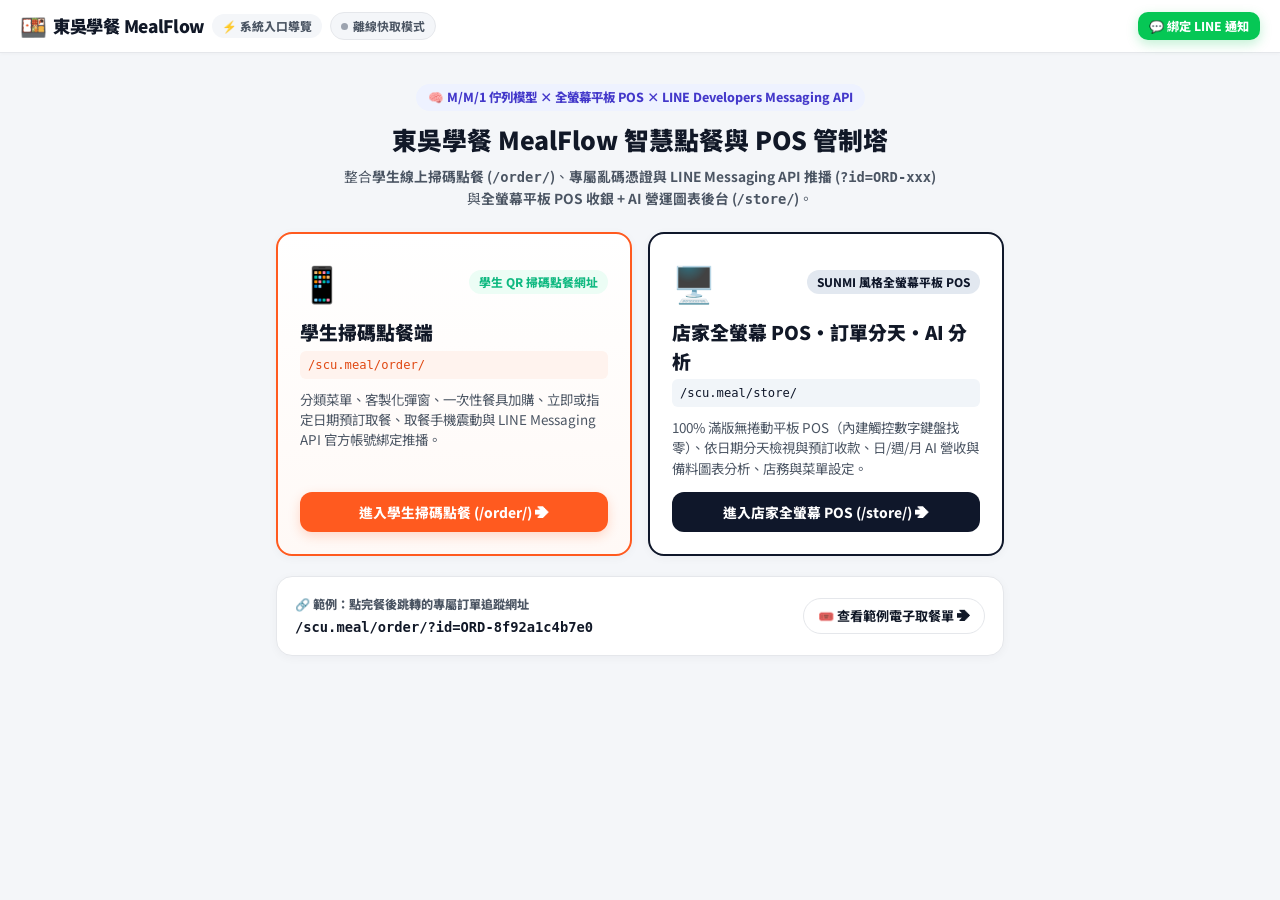
==== commit a62c7238: "Add files via upload" ====
--- a/index.html
+++ b/index.html
@@ -102,48 +102,37 @@
       <div id="singleTicketContainer"></div>
     </section>
 
-    <!-- ==================== 路由 4：SUNMI 風格全螢幕平板 POS + 訂單分天 + AI 分析 + 設定 (/store/) ==================== -->
+    <!-- ==================== 路由 4：現代化美型店家 POS + 訂單分天 + AI 分析 + 店務設定 (/store/) ==================== -->
     <section id="viewStore" class="view-section">
-      <!-- 左側深色直向導覽欄 (Sidebar Rail) -->
-      <aside class="pos-sidebar-rail">
-        <a href="./" class="rail-brand" title="返回系統入口">🍱</a>
-
-        <button type="button" class="rail-nav-btn active" id="railBtn-pos" onclick="switchStoreTabMode('pos')">
-          <span class="rail-icon">🖥️</span>
-          <span>收銀台</span>
-        </button>
-
-        <button type="button" class="rail-nav-btn" id="railBtn-kds" onclick="switchStoreTabMode('kds')">
-          <span class="rail-icon">📋</span>
-          <span>訂單</span>
-          <span id="railKdsBadge" class="rail-badge" style="display:none;">0</span>
-        </button>
-
-        <button type="button" class="rail-nav-btn" id="railBtn-analytics" onclick="switchStoreTabMode('analytics')">
-          <span class="rail-icon">📊</span>
-          <span>AI分析</span>
-        </button>
-
-        <button type="button" class="rail-nav-btn" id="railBtn-settings" onclick="switchStoreTabMode('settings')">
-          <span class="rail-icon">⚙️</span>
-          <span>設定</span>
-        </button>
-
-        <div style="margin-top:auto; display:flex; flex-direction:column; gap:8px; width:100%; align-items:center;">
-          <button type="button" class="rail-nav-btn" onclick="syncCloud(true)" title="立即同步雲端">
-            <span class="rail-icon">🔄</span>
-            <span>同步</span>
-          </button>
-        </div>
-      </aside>
-
-      <!-- 右側全螢幕主舞台 (100dvh 零外層捲動) -->
-      <div class="pos-main-stage">
-        <div id="storePanel-pos" style="display:flex; flex-direction:column; height:100%; overflow:hidden;"></div>
-        <div id="storePanel-kds" style="display:none; flex-direction:column; height:100%; overflow:hidden;"></div>
-        <div id="storePanel-analytics" style="display:none; flex-direction:column; height:100%; overflow:hidden;"></div>
-        <div id="storePanel-settings" style="display:none; flex-direction:column; height:100%; overflow:hidden;"></div>
-      </div>
+      <!-- 店家端頂部美型導覽列 -->
+      <div class="store-top-nav">
+        <div class="store-nav-pills">
+          <button type="button" class="store-nav-tab active" id="railBtn-pos" onclick="switchStoreTabMode('pos')">
+            <span>🖥️</span> 櫃檯點餐 (POS)
+          </button>
+          <button type="button" class="store-nav-tab" id="railBtn-kds" onclick="switchStoreTabMode('kds')">
+            <span>📋</span> 訂單管理
+            <span id="railKdsBadge" class="tab-badge" style="display:none;">0</span>
+          </button>
+          <button type="button" class="store-nav-tab" id="railBtn-analytics" onclick="switchStoreTabMode('analytics')">
+            <span>📊</span> AI 營運分析
+          </button>
+          <button type="button" class="store-nav-tab" id="railBtn-settings" onclick="switchStoreTabMode('settings')">
+            <span>⚙️</span> 店務設定
+          </button>
+        </div>
+
+        <div style="display:flex; align-items:center; gap:8px; flex-wrap:wrap;">
+          <select id="storeTopSwitcher" class="select-input" style="width:auto; min-width:190px; padding:6px 10px; font-weight:800; font-size:0.84rem;" onchange="switchMerchantStore(this.value)"></select>
+          <button type="button" class="filter-chip" style="padding:6px 12px;" onclick="syncCloud(true)">🔄 同步雲端</button>
+        </div>
+      </div>
+
+      <!-- 四大子面板：僅 storePanel-pos 鎖定一頁不捲動，其餘面板可自由上下捲動 -->
+      <div id="storePanel-pos" style="display:block;"></div>
+      <div id="storePanel-kds" style="display:none;"></div>
+      <div id="storePanel-analytics" style="display:none;"></div>
+      <div id="storePanel-settings" style="display:none;"></div>
     </section>
 
   </main>
@@ -200,55 +189,62 @@
     </div>
   </div>
 
-  <!-- ==================== 彈窗 C：預訂/待收款訂單「觸控數字鍵盤收款」視窗 (`#orderPayModal`, z-index: 9600) ==================== -->
+  <!-- ==================== 彈窗 C1：POS 櫃檯實收金額「觸控數字鍵盤」視窗 (`#posCashNumpadModal`, z-index: 9600) ==================== -->
+  <div id="posCashNumpadModal" class="modal-overlay" onclick="if(event.target===this) closePosCashNumpadModal()">
+    <div class="modal-card" style="max-width:420px;">
+      <div class="modal-header">
+        <div>
+          <span style="font-size:0.72rem; font-weight:800; color:var(--brand);">POS Touch Keypad</span>
+          <h3 style="font-size:1.15rem; font-weight:900;">🔢 點選輸入顧客實收金額</h3>
+        </div>
+        <button type="button" onclick="closePosCashNumpadModal()" style="border:none; background:#F3F4F6; width:34px; height:34px; border-radius:50%; font-weight:900;">✕</button>
+      </div>
+      <div class="modal-body" id="posCashNumpadBody"></div>
+    </div>
+  </div>
+
+  <!-- ==================== 彈窗 C2：預訂/待收款訂單「觸控數字鍵盤收款」視窗 (`#orderPayModal`, z-index: 9600) ==================== -->
   <div id="orderPayModal" class="modal-overlay" onclick="if(event.target===this) closeOrderPayModal()">
     <div class="modal-card" style="max-width:440px;">
-      <div class="modal-header" style="background:#0F172A; color:#FFFFFF;">
-        <div>
-          <span style="font-size:0.7rem; font-weight:800; color:#38BDF8;">POS Cash & Payment Collection</span>
+      <div class="modal-header">
+        <div>
+          <span style="font-size:0.72rem; font-weight:800; color:var(--brand);">Order Payment Collection</span>
           <h3 style="font-size:1.15rem; font-weight:900;">💵 訂單收款與觸控找零</h3>
         </div>
-        <button type="button" onclick="closeOrderPayModal()" style="border:none; background:rgba(255,255,255,0.18); color:#fff; width:32px; height:32px; border-radius:50%; font-weight:900;">✕</button>
+        <button type="button" onclick="closeOrderPayModal()" style="border:none; background:#F3F4F6; width:34px; height:34px; border-radius:50%; font-weight:900;">✕</button>
       </div>
       <div class="modal-body" id="orderPayModalBody"></div>
     </div>
   </div>
 
-  <!-- ==================== 彈窗 D：💚 LINE Developers Messaging API 官方帳號綁定中心 (`#lineBindModal`, z-index: 9600) ==================== -->
+  <!-- ==================== 彈窗 D：💚 LINE Login OAuth 2.1 官方帳號綁定中心 (`#lineBindModal`, z-index: 9600) ==================== -->
   <div id="lineBindModal" class="modal-overlay" onclick="if(event.target===this) closeLineBindModal()">
-    <div class="modal-card" style="max-width:520px;">
+    <div class="modal-card" style="max-width:500px;">
       <div class="modal-header" style="background:#06C755; color:#FFFFFF;">
         <div>
-          <span style="font-size:0.7rem; font-weight:800; background:rgba(255,255,255,0.22); padding:2px 8px; border-radius:999px;">LINE Developers Messaging API</span>
-          <h3 style="font-size:1.15rem; font-weight:900; margin-top:3px;">💬 綁定 LINE 官方帳號接收即時 Push 通知</h3>
+          <span style="font-size:0.7rem; font-weight:800; background:rgba(255,255,255,0.22); padding:2px 8px; border-radius:999px;">LINE Login OAuth 2.1 + Flex Message Push</span>
+          <h3 style="font-size:1.15rem; font-weight:900; margin-top:3px;">💬 綁定 LINE 接收取餐通知</h3>
         </div>
         <button type="button" onclick="closeLineBindModal()" style="border:none; background:rgba(255,255,255,0.22); color:#fff; width:32px; height:32px; border-radius:50%; font-weight:900;">✕</button>
       </div>
       <div class="modal-body">
-        <div style="background:#F0FDF4; border:1.5px solid #86EFAC; border-radius:12px; padding:12px; margin-bottom:12px;">
-          <div style="font-size:0.82rem; font-weight:900; color:#065F46; margin-bottom:6px;">
-            📲 方式一：透過 LINE 官方帳號 Webhook 自動綁定 (推薦)
-          </div>
-          <p style="font-size:0.78rem; color:#047857; line-height:1.45; margin-bottom:8px;">
-            點擊下方按鈕開啟 LINE 並傳送您的 4 位數綁定碼給官方帳號，LINE Webhook 會自動擷取您的 <code>userId</code> 完成綁定：
+        <div id="lineBindStatusBanner"></div>
+
+        <div style="background:#F0FDF4; border:1.5px solid #86EFAC; border-radius:12px; padding:14px; margin-bottom:12px;">
+          <div style="font-size:0.88rem; font-weight:900; color:#065F46; margin-bottom:6px;">
+            📲 一鍵透過 LINE Login 授權綁定 (免 Webhook)
+          </div>
+          <p style="font-size:0.78rem; color:#047857; line-height:1.45; margin-bottom:10px;">
+            點擊下方按鈕將跳轉至 LINE 官方授權畫面，授權後系統會自動取得您的 <code>userId</code>。當餐點製作完成或預訂需繳費時，官方帳號將自動推播精美 Flex Message 通知卡給您！
           </p>
-          <div style="display:flex; align-items:center; justify-content:space-between; gap:8px; background:#FFFFFF; padding:8px 12px; border-radius:10px; border:1px dashed #34D399; margin-bottom:8px;">
-            <span style="font-size:0.8rem; font-weight:800; color:var(--text-secondary);">您的專屬綁定碼：</span>
-            <strong id="lineBindCodeDisplay" style="font-size:1.35rem; font-weight:950; color:#059669; letter-spacing:2px;">8888</strong>
-          </div>
-          <div style="display:flex; gap:8px; flex-wrap:wrap;">
-            <a id="lineOaDeepLinkBtn" href="https://line.me" target="_blank" class="btn-line" style="flex:1; justify-content:center; text-decoration:none; padding:9px;">
-              🚀 開啟 LINE 傳送綁定碼
-            </a>
-            <button type="button" class="filter-chip" style="border-color:#059669; color:#065F46;" onclick="verifyLineWebhookBinding()">
-              🔄 檢查 Webhook 綁定狀態
-            </button>
-          </div>
+          <button type="button" class="btn-line" style="width:100%; justify-content:center; padding:11px; font-size:0.92rem;" onclick="startLineOAuthLogin()">
+            🚀 使用 LINE 帳號一鍵授權綁定
+          </button>
         </div>
 
         <div style="background:#F8FAFC; border:1px solid var(--border); border-radius:12px; padding:12px; margin-bottom:12px;">
           <div style="font-size:0.8rem; font-weight:900; color:var(--text-primary); margin-bottom:8px;">
-            🔑 方式二：直接綁定 LINE Developers User ID 或開啟推播模擬
+            🔑 開發測試 / 直接填入 LINE User ID 綁定
           </div>
           <div style="display:grid; grid-template-columns:1fr 1.4fr; gap:8px; margin-bottom:8px;">
             <div>
@@ -256,25 +252,25 @@
               <input type="text" id="lineInputName" class="select-input" placeholder="例如：王小明">
             </div>
             <div>
-              <label class="field-label">🆔 LINE User ID (U開頭 33 碼，可留空自動產生)</label>
+              <label class="field-label">🆔 LINE User ID (U開頭 33 碼)</label>
               <input type="text" id="lineInputId" class="select-input" placeholder="U1234567890abcdef...">
             </div>
           </div>
           <div style="display:flex; gap:8px;">
-            <button type="button" class="btn-line" style="flex:1; justify-content:center; padding:10px;" onclick="saveLineBindConfig()">
-              💚 立即綁定並發送測試 Push
+            <button type="button" class="btn-line" style="flex:1; justify-content:center; padding:9px;" onclick="saveLineBindConfig()">
+              💚 儲存綁定並發送測試通知
             </button>
             <button type="button" class="filter-chip" onclick="requestBrowserNotificationPermission()">
-              🔔 授權瀏覽器通知
+              🔔 開啟網頁震動響鈴
             </button>
           </div>
         </div>
 
         <div style="display:flex; justify-content:space-between; align-items:center; margin-bottom:6px;">
-          <strong style="font-size:0.84rem; color:#166534;">📬 最近 LINE Push API 推播紀錄匣</strong>
+          <strong style="font-size:0.84rem; color:#166534;">📬 最近 LINE 推播紀錄匣</strong>
           <button type="button" onclick="unbindLineAccount()" style="border:none; background:transparent; color:var(--text-muted); font-size:0.74rem; text-decoration:underline; cursor:pointer;">解除綁定</button>
         </div>
-        <div id="lineLogsContainer" style="max-height:150px; overflow-y:auto;"></div>
+        <div id="lineLogsContainer" style="max-height:140px; overflow-y:auto;"></div>
       </div>
     </div>
   </div>
--- a/styles.css
+++ b/styles.css
@@ -1,4 +1,4 @@
-/* 東吳學餐 MealFlow v7.0 - 商用全螢幕平板 POS (SUNMI 風格) + 學生掃碼點餐 + AI 營運圖表樣式表 */
+/* 東吳學餐 MealFlow v8.0 - 現代化美型學餐智慧點餐 & 平板 POS 系統樣式表 */
 :root {
   --brand: #FF5A1F;
   --brand-light: #FFF3EE;
@@ -11,9 +11,7 @@
   --red-bg: #FEF2F2;
   --indigo: #4F46E5;
   --indigo-bg: #EEF2FF;
-  --pos-navy: #0F172A;
-  --pos-blue: #1E3A8A;
-  
+
   --bg-page: #F4F6F9;
   --bg-card: #FFFFFF;
   --text-primary: #111827;
@@ -22,62 +20,59 @@
   --border: #E5E7EB;
 
   --radius-xl: 20px;
-  --radius-lg: 14px;
-  --radius-md: 10px;
-  --shadow-sm: 0 2px 8px rgba(0, 0, 0, 0.04);
-  --shadow-md: 0 8px 24px rgba(0, 0, 0, 0.07);
-  --shadow-float: 0 16px 36px rgba(17, 24, 39, 0.25);
-}
-
-* { box-sizing: border-box; margin: 0; padding: 0; -webkit-tap-highlight-color: transparent; }
+  --radius-lg: 16px;
+  --radius-md: 12px;
+  --shadow-sm: 0 2px 10px rgba(17, 24, 39, 0.04);
+  --shadow-md: 0 8px 24px rgba(17, 24, 39, 0.07);
+  --shadow-float: 0 18px 40px rgba(17, 24, 39, 0.22);
+}
+
+* {
+  box-sizing: border-box;
+  margin: 0;
+  padding: 0;
+  -webkit-tap-highlight-color: transparent;
+}
+
 body {
   font-family: "Noto Sans TC", -apple-system, BlinkMacSystemFont, sans-serif;
   background-color: var(--bg-page);
   color: var(--text-primary);
   line-height: 1.5;
-  padding-bottom: 100px;
-}
-
-/* ==================== 店家模式：100dvh 零捲動全螢幕平板 POS 佈局 ==================== */
-body.store-fullscreen {
-  padding-bottom: 0 !important;
-  height: 100dvh !important;
-  width: 100vw !important;
-  overflow: hidden !important;
-  background-color: #0F172A !important;
-}
-body.store-fullscreen .app-header {
-  display: none !important;
-}
-body.store-fullscreen main.container {
-  max-width: 100vw !important;
-  width: 100vw !important;
-  height: 100dvh !important;
-  margin: 0 !important;
-  padding: 0 !important;
-}
-body.store-fullscreen #viewStore.active {
-  display: flex !important;
-  width: 100vw !important;
-  height: 100dvh !important;
-  overflow: hidden !important;
-}
-
-button { cursor: pointer; font-family: inherit; user-select: none; }
-input, select, textarea { font-family: inherit; }
-
-/* ==================== 頂部導覽列 (學生端與入口頁使用) ==================== */
+  padding-bottom: 90px;
+  overflow-x: hidden;
+}
+
+/* 只有當處於「店家端 ➔ 櫃檯點餐 (POS)」分頁時，才鎖定外層頁面不上下滑動，剛好塞滿整個平板畫面！
+   切換到「訂單管理」、「AI 分析」、「設定」時皆可正常自由上下滑動！ */
+body.pos-no-scroll {
+  height: 100dvh;
+  overflow: hidden;
+  padding-bottom: 0;
+}
+
+button {
+  cursor: pointer;
+  font-family: inherit;
+  user-select: none;
+}
+input, select, textarea {
+  font-family: inherit;
+}
+
+/* ==================== 頂部導覽列 ==================== */
 .app-header {
-  background: var(--bg-card);
+  background: rgba(255, 255, 255, 0.96);
+  backdrop-filter: blur(10px);
   position: sticky;
   top: 0;
   z-index: 100;
-  padding: 12px 20px;
+  padding: 10px 20px;
   border-bottom: 1px solid var(--border);
-  box-shadow: 0 1px 4px rgba(0,0,0,0.03);
+  box-shadow: 0 1px 4px rgba(0, 0, 0, 0.03);
 }
 .header-inner {
-  max-width: 1180px;
+  max-width: 1240px;
   margin: 0 auto;
   display: flex;
   justify-content: space-between;
@@ -92,40 +87,50 @@
   flex-wrap: wrap;
 }
 .role-badge {
-  font-size: 0.72rem;
-  font-weight: 800;
-  padding: 3px 9px;
+  font-size: 0.74rem;
+  font-weight: 800;
+  padding: 3px 10px;
   border-radius: 999px;
 }
 .sync-status {
-  font-size: 0.72rem;
-  color: var(--text-muted);
+  font-size: 0.74rem;
+  color: var(--text-secondary);
   font-weight: 700;
   display: inline-flex;
   align-items: center;
   gap: 5px;
   background: var(--bg-page);
-  padding: 3px 9px;
+  padding: 4px 10px;
   border-radius: 999px;
   border: 1px solid var(--border);
 }
-.sync-dot { width: 7px; height: 7px; border-radius: 50%; background: var(--green); }
-.sync-dot.syncing { background: var(--amber); animation: pulse 1s infinite; }
-.sync-dot.offline { background: var(--text-muted); }
+.sync-dot {
+  width: 7px;
+  height: 7px;
+  border-radius: 50%;
+  background: var(--green);
+}
+.sync-dot.syncing {
+  background: var(--amber);
+  animation: pulse 1s infinite;
+}
+.sync-dot.offline {
+  background: var(--text-muted);
+}
 
 .campus-switcher {
   display: inline-flex;
   background: var(--bg-page);
-  padding: 4px;
+  padding: 3px;
   border-radius: 999px;
   border: 1px solid var(--border);
 }
 .campus-btn {
   border: none;
   background: transparent;
-  padding: 6px 14px;
-  border-radius: 999px;
-  font-size: 0.85rem;
+  padding: 5px 14px;
+  border-radius: 999px;
+  font-size: 0.84rem;
   font-weight: 700;
   color: var(--text-secondary);
   transition: 0.2s;
@@ -138,17 +143,27 @@
 
 /* ==================== 主容器 ==================== */
 .container {
-  max-width: 720px;
+  max-width: 760px;
   margin: 0 auto;
   padding: 16px;
 }
-.view-section { display: none; }
-.view-section.active { display: block; animation: fadeIn 0.2s ease; }
+body.store-mode-active .container {
+  max-width: 1260px;
+  padding: 12px 18px;
+}
+
+.view-section {
+  display: none;
+}
+.view-section.active {
+  display: block;
+  animation: fadeIn 0.2s ease;
+}
 
 /* ==================== 入口導覽卡片 ==================== */
 .portal-card {
   border-radius: var(--radius-lg);
-  padding: 20px;
+  padding: 22px;
   box-shadow: var(--shadow-sm);
   transition: transform 0.15s ease, box-shadow 0.15s ease;
   height: 100%;
@@ -156,7 +171,10 @@
   flex-direction: column;
   justify-content: space-between;
 }
-.portal-card:hover { transform: translateY(-3px); box-shadow: var(--shadow-md); }
+.portal-card:hover {
+  transform: translateY(-3px);
+  box-shadow: var(--shadow-md);
+}
 
 /* ==================== 進行中訂單提示條 ==================== */
 .active-order-strip {
@@ -172,7 +190,9 @@
   cursor: pointer;
   box-shadow: var(--shadow-md);
 }
-.active-order-strip.ready { background: var(--green); }
+.active-order-strip.ready {
+  background: var(--green);
+}
 .strip-num {
   background: rgba(255, 255, 255, 0.2);
   padding: 4px 10px;
@@ -186,9 +206,9 @@
   background: linear-gradient(135deg, #1E1B4B 0%, #312E81 100%);
   color: #FFFFFF;
   border-radius: var(--radius-lg);
-  padding: 15px 18px;
+  padding: 16px 18px;
   margin-bottom: 14px;
-  box-shadow: 0 8px 24px rgba(49, 46, 129, 0.2);
+  box-shadow: 0 8px 24px rgba(49, 46, 129, 0.18);
 }
 .ai-chip-row {
   display: flex;
@@ -197,10 +217,12 @@
   padding: 8px 0;
   scrollbar-width: none;
 }
-.ai-chip-row::-webkit-scrollbar { display: none; }
+.ai-chip-row::-webkit-scrollbar {
+  display: none;
+}
 .ai-prompt-chip {
-  border: 1px solid rgba(255,255,255,0.22);
-  background: rgba(255,255,255,0.1);
+  border: 1px solid rgba(255, 255, 255, 0.22);
+  background: rgba(255, 255, 255, 0.1);
   color: #E0E7FF;
   padding: 5px 11px;
   border-radius: 999px;
@@ -208,16 +230,22 @@
   font-weight: 600;
   white-space: nowrap;
 }
-.ai-prompt-chip:hover { background: rgba(255,255,255,0.22); color: #FFFFFF; }
+.ai-prompt-chip:hover {
+  background: rgba(255, 255, 255, 0.22);
+  color: #FFFFFF;
+}
 .ai-response-card {
-  background: rgba(255,255,255,0.97);
+  background: rgba(255, 255, 255, 0.98);
   color: var(--text-primary);
   border-radius: var(--radius-md);
   padding: 12px 14px;
   margin-top: 10px;
   display: none;
 }
-.ai-response-card.show { display: block; animation: fadeIn 0.25s ease; }
+.ai-response-card.show {
+  display: block;
+  animation: fadeIn 0.25s ease;
+}
 
 .smart-tip-card {
   background: linear-gradient(135deg, #FFF3EE 0%, #FFFBEB 100%);
@@ -243,45 +271,99 @@
   border-radius: 6px;
   margin-bottom: 5px;
 }
-.smart-tip-title { font-size: 0.96rem; font-weight: 800; color: #9A3412; margin-bottom: 2px; }
-.smart-tip-desc { font-size: 0.82rem; color: #C2410C; }
+.smart-tip-title {
+  font-size: 0.96rem;
+  font-weight: 800;
+  color: #9A3412;
+  margin-bottom: 2px;
+}
+.smart-tip-desc {
+  font-size: 0.82rem;
+  color: #C2410C;
+}
 .btn-tip-action {
   background: var(--brand);
   color: #FFFFFF;
   border: none;
   padding: 10px 16px;
   border-radius: var(--radius-md);
-  font-size: 0.85rem;
-  font-weight: 700;
+  font-size: 0.86rem;
+  font-weight: 800;
   white-space: nowrap;
-  box-shadow: 0 4px 12px rgba(255, 90, 31, 0.25);
+  box-shadow: 0 4px 12px rgba(255, 90, 31, 0.22);
   transition: 0.15s;
 }
-.btn-tip-action:disabled { opacity: 0.55; cursor: not-allowed; }
+.btn-tip-action:hover {
+  filter: brightness(1.04);
+}
+.btn-tip-action:disabled {
+  opacity: 0.55;
+  cursor: not-allowed;
+  box-shadow: none;
+}
+
+.btn-primary-full {
+  width: 100%;
+  background: var(--brand);
+  color: #FFFFFF;
+  border: none;
+  padding: 13px 18px;
+  border-radius: var(--radius-md);
+  font-size: 0.95rem;
+  font-weight: 900;
+  box-shadow: 0 6px 16px rgba(255, 90, 31, 0.25);
+  transition: 0.15s;
+}
+.btn-primary-full:disabled {
+  background: #9CA3AF;
+  box-shadow: none;
+  cursor: not-allowed;
+}
+.btn-outline {
+  background: #FFFFFF;
+  color: var(--text-primary);
+  border: 1.5px solid var(--border);
+  padding: 11px 16px;
+  border-radius: var(--radius-md);
+  font-size: 0.88rem;
+  font-weight: 800;
+}
 
 /* ==================== 篩選膠囊與店家列表 ==================== */
 .filter-row {
   display: flex;
   gap: 8px;
   overflow-x: auto;
-  padding-bottom: 12px;
+  padding-bottom: 10px;
   margin-bottom: 6px;
   scrollbar-width: none;
 }
-.filter-row::-webkit-scrollbar { display: none; }
+.filter-row::-webkit-scrollbar {
+  display: none;
+}
 .filter-chip {
   padding: 7px 14px;
   background: var(--bg-card);
-  border: 1px solid var(--border);
+  border: 1.5px solid var(--border);
   border-radius: 999px;
   font-size: 0.82rem;
   font-weight: 700;
   color: var(--text-secondary);
   white-space: nowrap;
-}
-.filter-chip.active { background: var(--text-primary); color: #FFFFFF; border-color: var(--text-primary); }
-
-.store-list { display: flex; flex-direction: column; gap: 12px; }
+  transition: 0.15s;
+}
+.filter-chip.active {
+  background: var(--brand);
+  color: #FFFFFF;
+  border-color: var(--brand);
+  box-shadow: 0 2px 8px rgba(255, 90, 31, 0.22);
+}
+
+.store-list {
+  display: flex;
+  flex-direction: column;
+  gap: 12px;
+}
 .store-card {
   background: var(--bg-card);
   border-radius: var(--radius-lg);
@@ -294,8 +376,14 @@
   cursor: pointer;
   transition: transform 0.15s ease, box-shadow 0.15s ease;
 }
-.store-card:hover { transform: translateY(-2px); box-shadow: var(--shadow-md); }
-.store-card.recommended { border-color: #FDBA74; background: linear-gradient(to right, #FFFFFF 80%, #FFF7ED 100%); }
+.store-card:hover {
+  transform: translateY(-2px);
+  box-shadow: var(--shadow-md);
+}
+.store-card.recommended {
+  border-color: #FDBA74;
+  background: linear-gradient(to right, #FFFFFF 80%, #FFF7ED 100%);
+}
 .store-thumb {
   width: 72px;
   height: 72px;
@@ -319,19 +407,76 @@
   border-radius: 999px;
   border: 1.5px solid #FFFFFF;
 }
-.store-info { flex: 1; min-width: 0; }
-.store-header-row { display: flex; justify-content: space-between; align-items: center; gap: 8px; margin-bottom: 3px; }
-.store-name { font-size: 1.05rem; font-weight: 800; color: var(--text-primary); white-space: nowrap; overflow: hidden; text-overflow: ellipsis; }
-.wait-pill { padding: 3px 9px; border-radius: 999px; font-size: 0.74rem; font-weight: 700; white-space: nowrap; flex-shrink: 0; }
-.wait-free { background: var(--green-bg); color: var(--green); }
-.wait-mod { background: var(--amber-bg); color: var(--amber); }
-.wait-full { background: var(--red-bg); color: var(--red); }
-.store-meta { font-size: 0.8rem; color: var(--text-secondary); margin-bottom: 6px; }
-.load-bar-wrap { width: 100%; height: 5px; background: #F3F4F6; border-radius: 999px; overflow: hidden; margin-bottom: 7px; }
-.load-bar-fill { height: 100%; border-radius: 999px; transition: width 0.3s ease; }
-.promo-tag { display: inline-flex; align-items: center; gap: 4px; background: var(--brand-light); color: var(--brand-dark); font-size: 0.74rem; font-weight: 700; padding: 3px 8px; border-radius: 6px; }
-
-/* ==================== 學生進入餐廳後的「分類菜單頁面」與底部懸浮購物車 ==================== */
+.store-info {
+  flex: 1;
+  min-width: 0;
+}
+.store-header-row {
+  display: flex;
+  justify-content: space-between;
+  align-items: center;
+  gap: 8px;
+  margin-bottom: 3px;
+}
+.store-name {
+  font-size: 1.05rem;
+  font-weight: 800;
+  color: var(--text-primary);
+  white-space: nowrap;
+  overflow: hidden;
+  text-overflow: ellipsis;
+}
+.wait-pill {
+  padding: 3px 10px;
+  border-radius: 999px;
+  font-size: 0.74rem;
+  font-weight: 800;
+  white-space: nowrap;
+  flex-shrink: 0;
+}
+.wait-free {
+  background: var(--green-bg);
+  color: var(--green);
+}
+.wait-mod {
+  background: var(--amber-bg);
+  color: var(--amber);
+}
+.wait-full {
+  background: var(--red-bg);
+  color: var(--red);
+}
+.store-meta {
+  font-size: 0.8rem;
+  color: var(--text-secondary);
+  margin-bottom: 6px;
+}
+.load-bar-wrap {
+  width: 100%;
+  height: 5px;
+  background: #F3F4F6;
+  border-radius: 999px;
+  overflow: hidden;
+  margin-bottom: 7px;
+}
+.load-bar-fill {
+  height: 100%;
+  border-radius: 999px;
+  transition: width 0.3s ease;
+}
+.promo-tag {
+  display: inline-flex;
+  align-items: center;
+  gap: 4px;
+  background: var(--brand-light);
+  color: var(--brand-dark);
+  font-size: 0.74rem;
+  font-weight: 700;
+  padding: 3px 8px;
+  border-radius: 6px;
+}
+
+/* ==================== 學生端進入餐廳後的分類菜單與購物車橫條 ==================== */
 .in-store-banner {
   background: var(--bg-card);
   border-radius: var(--radius-lg);
@@ -341,12 +486,12 @@
   box-shadow: var(--shadow-sm);
 }
 .category-group-title {
-  font-size: 1.15rem;
+  font-size: 1.12rem;
   font-weight: 900;
   color: var(--brand-dark);
   border-bottom: 2px solid #FED7AA;
   padding-bottom: 6px;
-  margin: 20px 0 12px;
+  margin: 18px 0 12px;
   display: flex;
   align-items: center;
   gap: 6px;
@@ -362,11 +507,16 @@
   transition: all 0.15s ease;
   box-shadow: var(--shadow-sm);
 }
-.menu-item-card:hover { box-shadow: var(--shadow-md); border-color: #FDBA74; }
-.menu-item-card:active { transform: scale(0.985); }
+.menu-item-card:hover {
+  box-shadow: var(--shadow-md);
+  border-color: #FDBA74;
+}
+.menu-item-card:active {
+  transform: scale(0.985);
+}
 .menu-img-box {
-  width: 88px;
-  height: 88px;
+  width: 84px;
+  height: 84px;
   border-radius: 12px;
   background: #FFF7ED;
   border: 1px solid #FFEDD5;
@@ -376,9 +526,13 @@
   display: flex;
   align-items: center;
   justify-content: center;
-  font-size: 2.3rem;
-}
-.menu-img-box img { width: 100%; height: 100%; object-fit: cover; }
+  font-size: 2.2rem;
+}
+.menu-img-box img {
+  width: 100%;
+  height: 100%;
+  object-fit: cover;
+}
 .menu-plus-badge {
   position: absolute;
   bottom: 5px;
@@ -393,7 +547,7 @@
   justify-content: center;
   font-size: 0.9rem;
   font-weight: 900;
-  box-shadow: 0 2px 6px rgba(0,0,0,0.2);
+  box-shadow: 0 2px 6px rgba(0, 0, 0, 0.2);
 }
 
 .floating-cart-bar {
@@ -414,14 +568,14 @@
 }
 .btn-view-cart {
   width: 100%;
-  padding: 15px 22px;
+  padding: 14px 20px;
   background: var(--brand);
   color: #FFFFFF;
   border: none;
-  border-radius: 18px;
-  font-size: 1.05rem;
-  font-weight: 800;
-  box-shadow: 0 8px 22px rgba(255, 90, 31, 0.32);
+  border-radius: 16px;
+  font-size: 1.02rem;
+  font-weight: 800;
+  box-shadow: 0 8px 22px rgba(255, 90, 31, 0.3);
   display: flex;
   justify-content: space-between;
   align-items: center;
@@ -442,11 +596,394 @@
   font-weight: 900;
 }
 
+/* ==================== 店家端現代化頂部導覽與美型 POS 介面 (/store/) ==================== */
+.store-top-nav {
+  display: flex;
+  justify-content: space-between;
+  align-items: center;
+  gap: 10px;
+  background: #FFFFFF;
+  padding: 8px 12px;
+  border-radius: 16px;
+  border: 1px solid var(--border);
+  box-shadow: var(--shadow-sm);
+  margin-bottom: 12px;
+  flex-wrap: wrap;
+}
+.store-nav-pills {
+  display: flex;
+  gap: 6px;
+  flex-wrap: wrap;
+}
+.store-nav-tab {
+  border: none;
+  background: transparent;
+  color: var(--text-secondary);
+  padding: 8px 16px;
+  border-radius: 12px;
+  font-size: 0.9rem;
+  font-weight: 800;
+  display: inline-flex;
+  align-items: center;
+  gap: 6px;
+  transition: 0.15s;
+}
+.store-nav-tab:hover {
+  background: var(--bg-page);
+  color: var(--text-primary);
+}
+.store-nav-tab.active {
+  background: var(--brand);
+  color: #FFFFFF;
+  box-shadow: 0 4px 12px rgba(255, 90, 31, 0.26);
+}
+.tab-badge {
+  background: #EF4444;
+  color: #FFFFFF;
+  font-size: 0.72rem;
+  font-weight: 900;
+  padding: 1px 7px;
+  border-radius: 999px;
+}
+.store-nav-tab.active .tab-badge {
+  background: #FFFFFF;
+  color: var(--brand-dark);
+}
+
+/* 店家 POS 點餐雙欄工作區：剛好塞滿一頁平板高度 (calc(100dvh - 136px))，不需外層捲動 */
+.pos-modern-workspace {
+  display: grid;
+  grid-template-columns: 1fr 390px;
+  gap: 14px;
+  height: calc(100dvh - 136px);
+  min-height: 480px;
+  overflow: hidden;
+}
+
+/* 左側：分類篩選 + 現代化餐點卡片網格 */
+.pos-menu-card {
+  background: #FFFFFF;
+  border-radius: var(--radius-lg);
+  border: 1px solid var(--border);
+  box-shadow: var(--shadow-sm);
+  padding: 14px;
+  display: flex;
+  flex-direction: column;
+  height: 100%;
+  overflow: hidden;
+}
+.pos-cat-strip {
+  display: flex;
+  gap: 8px;
+  overflow-x: auto;
+  padding-bottom: 10px;
+  margin-bottom: 10px;
+  border-bottom: 1px solid var(--border);
+  flex-shrink: 0;
+  scrollbar-width: none;
+}
+.pos-cat-strip::-webkit-scrollbar {
+  display: none;
+}
+.pos-cat-pill {
+  border: 1.5px solid var(--border);
+  background: var(--bg-page);
+  color: var(--text-secondary);
+  padding: 6px 14px;
+  border-radius: 999px;
+  font-size: 0.84rem;
+  font-weight: 800;
+  white-space: nowrap;
+  transition: 0.15s;
+}
+.pos-cat-pill.active {
+  background: var(--brand-light);
+  color: var(--brand-dark);
+  border-color: var(--brand);
+}
+
+.pos-dish-grid {
+  flex: 1;
+  overflow-y: auto;
+  display: grid;
+  grid-template-columns: repeat(auto-fill, minmax(165px, 1fr));
+  grid-auto-rows: 112px;
+  gap: 10px;
+  align-content: start;
+  padding-right: 4px;
+}
+.pos-dish-tile {
+  background: #FFFFFF;
+  border: 1.5px solid var(--border);
+  border-radius: 14px;
+  padding: 12px;
+  display: flex;
+  flex-direction: column;
+  justify-content: space-between;
+  cursor: pointer;
+  transition: all 0.14s ease;
+  box-shadow: 0 2px 6px rgba(0, 0, 0, 0.02);
+}
+.pos-dish-tile:hover {
+  border-color: #FDBA74;
+  background: #FFFDFB;
+  transform: translateY(-2px);
+  box-shadow: var(--shadow-sm);
+}
+.pos-dish-tile:active {
+  transform: scale(0.97);
+}
+.pos-tile-cat {
+  font-size: 0.7rem;
+  font-weight: 800;
+  color: var(--text-secondary);
+  background: var(--bg-page);
+  padding: 2px 7px;
+  border-radius: 6px;
+}
+.pos-tile-opt {
+  font-size: 0.68rem;
+  font-weight: 800;
+  color: var(--indigo);
+  background: var(--indigo-bg);
+  padding: 2px 6px;
+  border-radius: 6px;
+}
+.pos-tile-name {
+  font-size: 0.94rem;
+  font-weight: 900;
+  color: var(--text-primary);
+  margin-top: 4px;
+  line-height: 1.3;
+  display: -webkit-box;
+  -webkit-line-clamp: 2;
+  -webkit-box-orient: vertical;
+  overflow: hidden;
+}
+.pos-tile-price {
+  font-size: 1rem;
+  font-weight: 900;
+  color: var(--brand-dark);
+}
+
+/* 右側：現代化結帳明細卡 */
+.pos-receipt-column {
+  background: #FFFFFF;
+  border-radius: var(--radius-lg);
+  border: 1px solid var(--border);
+  box-shadow: var(--shadow-sm);
+  display: flex;
+  flex-direction: column;
+  height: 100%;
+  overflow: hidden;
+}
+.pos-receipt-header {
+  padding: 12px 16px;
+  background: linear-gradient(135deg, #FFF7ED 0%, #FFFFFF 100%);
+  border-bottom: 1px solid var(--border);
+  display: flex;
+  justify-content: space-between;
+  align-items: center;
+  flex-shrink: 0;
+}
+.pos-receipt-list {
+  flex: 1;
+  overflow-y: auto;
+  padding: 10px 14px;
+}
+.pos-receipt-item {
+  display: flex;
+  justify-content: space-between;
+  align-items: center;
+  gap: 8px;
+  padding: 9px 10px;
+  border-radius: 10px;
+  background: var(--bg-page);
+  margin-bottom: 8px;
+  border: 1px solid var(--border);
+}
+.pos-receipt-footer {
+  padding: 12px 14px;
+  background: #FFFFFF;
+  border-top: 1px solid var(--border);
+  flex-shrink: 0;
+}
+
+.pos-chip-btn {
+  border: 1.5px solid var(--border);
+  background: #FFFFFF;
+  color: var(--text-secondary);
+  padding: 6px 8px;
+  border-radius: 9px;
+  font-size: 0.78rem;
+  font-weight: 800;
+  text-align: center;
+  transition: 0.15s;
+}
+.pos-chip-btn:hover {
+  border-color: #CBD5E1;
+  background: #F8FAFC;
+}
+.pos-chip-btn.active {
+  background: var(--brand-light);
+  color: var(--brand-dark);
+  border-color: var(--brand);
+}
+
+.pos-checkout-btn {
+  width: 100%;
+  background: var(--brand);
+  color: #FFFFFF;
+  border: none;
+  padding: 13px;
+  border-radius: 12px;
+  font-size: 0.98rem;
+  font-weight: 900;
+  box-shadow: 0 6px 16px rgba(255, 90, 31, 0.28);
+  transition: 0.15s;
+}
+.pos-checkout-btn:disabled {
+  background: #9CA3AF;
+  box-shadow: none;
+  cursor: not-allowed;
+}
+
+/* 彈出式觸控數字鍵盤 (點選「實收金額」或「訂單收款」時彈出，不佔用主畫面) */
+.pos-numpad-grid {
+  display: grid;
+  grid-template-columns: repeat(3, 1fr);
+  gap: 8px;
+}
+.pos-numpad-key {
+  background: #F8FAFC;
+  color: var(--text-primary);
+  border: 1.5px solid var(--border);
+  border-radius: 12px;
+  height: 52px;
+  font-size: 1.25rem;
+  font-weight: 900;
+  display: flex;
+  align-items: center;
+  justify-content: center;
+  transition: 0.1s;
+}
+.pos-numpad-key:active {
+  background: var(--brand-light);
+  border-color: var(--brand);
+  transform: scale(0.96);
+}
+.pos-numpad-key.clear {
+  background: var(--red-bg);
+  color: var(--red);
+  border-color: #FECACA;
+  font-size: 0.95rem;
+}
+.pos-numpad-key.back {
+  background: #EEF2FF;
+  color: var(--indigo);
+  border-color: #C7D2FE;
+  font-size: 1.05rem;
+}
+
+/* ==================== 訂單管理 (KDS 分天檢視) - 可正常上下捲動 ==================== */
+.kds-panel-wrap {
+  display: flex;
+  flex-direction: column;
+  gap: 14px;
+  padding-bottom: 40px;
+}
+.kds-toolbar {
+  background: #FFFFFF;
+  border-radius: var(--radius-lg);
+  border: 1px solid var(--border);
+  padding: 14px 16px;
+  box-shadow: var(--shadow-sm);
+  display: flex;
+  flex-direction: column;
+  gap: 10px;
+}
+.kds-orders-grid {
+  display: grid;
+  grid-template-columns: repeat(auto-fill, minmax(310px, 1fr));
+  gap: 14px;
+}
+.kds-ticket-card {
+  background: #FFFFFF;
+  border-radius: var(--radius-lg);
+  border: 1.5px solid var(--border);
+  padding: 15px;
+  box-shadow: var(--shadow-sm);
+  display: flex;
+  flex-direction: column;
+  justify-content: space-between;
+  transition: 0.15s;
+}
+.kds-ticket-card.ready {
+  border-color: var(--green);
+  background: linear-gradient(180deg, #FFFFFF 0%, #F0FDF4 100%);
+}
+.kds-ticket-card.unpaid {
+  border-color: var(--amber);
+  background: linear-gradient(180deg, #FFFFFF 0%, #FFFBEB 100%);
+}
+
+/* ==================== AI 營運分析與設定面板 - 可正常上下捲動 ==================== */
+.analytics-panel-wrap,
+.settings-panel-wrap {
+  display: flex;
+  flex-direction: column;
+  gap: 14px;
+  padding-bottom: 40px;
+}
+.analytics-kpi-grid {
+  display: grid;
+  grid-template-columns: repeat(auto-fit, minmax(220px, 1fr));
+  gap: 12px;
+}
+.kpi-card {
+  background: #FFFFFF;
+  border-radius: var(--radius-lg);
+  border: 1px solid var(--border);
+  padding: 16px;
+  box-shadow: var(--shadow-sm);
+}
+.kpi-title {
+  font-size: 0.8rem;
+  font-weight: 800;
+  color: var(--text-secondary);
+  margin-bottom: 6px;
+}
+.kpi-val {
+  font-size: 1.55rem;
+  font-weight: 900;
+  color: var(--text-primary);
+}
+.kpi-sub {
+  font-size: 0.76rem;
+  font-weight: 700;
+  color: var(--green);
+  margin-top: 4px;
+}
+.charts-grid {
+  display: grid;
+  grid-template-columns: repeat(auto-fit, minmax(380px, 1fr));
+  gap: 14px;
+}
+.chart-card,
+.merchant-box {
+  background: #FFFFFF;
+  border-radius: var(--radius-lg);
+  border: 1px solid var(--border);
+  padding: 18px;
+  box-shadow: var(--shadow-sm);
+}
+
 /* ==================== 彈窗共用遮罩與嚴格圖層順序 ==================== */
 .modal-overlay {
   position: fixed;
   inset: 0;
-  background: rgba(17, 24, 39, 0.6);
+  background: rgba(17, 24, 39, 0.55);
+  backdrop-filter: blur(3px);
   z-index: 8000;
   display: none;
   justify-content: center;
@@ -455,10 +992,13 @@
 }
 #cartModal { z-index: 8000 !important; }
 #optionsModal { z-index: 9500 !important; }
-#menuEditorModal, #aiMenuScannerModal, #lineBindModal, #orderPayModal { z-index: 9600 !important; }
+#posCashNumpadModal, #orderPayModal, #lineBindModal { z-index: 9600 !important; }
 #pickupAlertModal { z-index: 9800 !important; }
 
-.modal-overlay.open { display: flex; animation: fadeIn 0.2s ease; }
+.modal-overlay.open {
+  display: flex;
+  animation: fadeIn 0.2s ease;
+}
 .modal-overlay.bottom-sheet {
   align-items: flex-end;
   padding: 0;
@@ -510,7 +1050,9 @@
   cursor: pointer;
   transition: 0.15s;
 }
-.option-label-row:hover { background: #F9FAFB; }
+.option-label-row:hover {
+  background: #F9FAFB;
+}
 .option-label-row.checked {
   border-color: var(--brand);
   background: var(--brand-light);
@@ -526,7 +1068,9 @@
   font-weight: 600;
   outline: none;
 }
-.select-input:focus { border-color: var(--brand); }
+.select-input:focus {
+  border-color: var(--brand);
+}
 .field-label {
   font-size: 0.78rem;
   font-weight: 800;
@@ -535,310 +1079,67 @@
   display: block;
 }
 
-/* ==================== SUNMI 商用平板全螢幕 POS 機介面 ==================== */
-.pos-sidebar-rail {
-  width: 84px;
-  height: 100dvh;
-  background: #0F172A;
-  border-right: 1px solid #1E293B;
-  display: flex;
-  flex-direction: column;
-  justify-content: space-between;
-  align-items: center;
-  padding: 12px 6px;
-  flex-shrink: 0;
-  z-index: 20;
-}
-.pos-rail-logo {
-  display: flex;
-  flex-direction: column;
-  align-items: center;
-  gap: 2px;
-  color: #FFFFFF;
-  font-weight: 900;
-  font-size: 0.72rem;
-  text-align: center;
-  padding-bottom: 10px;
-  border-bottom: 1px solid #1E293B;
-  width: 100%;
-}
-.pos-rail-nav {
-  display: flex;
-  flex-direction: column;
-  gap: 8px;
-  width: 100%;
-  flex: 1;
-  padding-top: 12px;
-}
-.pos-rail-btn {
-  width: 100%;
-  border: none;
-  background: transparent;
-  color: #94A3B8;
-  padding: 10px 4px;
-  border-radius: 12px;
-  display: flex;
-  flex-direction: column;
-  align-items: center;
-  gap: 4px;
-  font-size: 0.74rem;
-  font-weight: 800;
-  position: relative;
-  transition: 0.15s;
-}
-.pos-rail-btn .rail-icon {
-  font-size: 1.4rem;
-  line-height: 1;
-}
-.pos-rail-btn:hover {
-  background: rgba(255, 255, 255, 0.08);
-  color: #F8FAFC;
-}
-.pos-rail-btn.active {
-  background: var(--brand);
-  color: #FFFFFF;
-  box-shadow: 0 4px 12px rgba(255, 90, 31, 0.35);
-}
-.pos-rail-badge {
-  position: absolute;
-  top: 4px;
-  right: 8px;
-  background: #EF4444;
-  color: #FFFFFF;
-  font-size: 0.65rem;
-  font-weight: 900;
-  padding: 1px 6px;
-  border-radius: 999px;
-  border: 1.5px solid #0F172A;
-}
-
-.pos-main-stage {
-  flex: 1;
-  height: 100dvh;
-  overflow: hidden;
-  background: #E2E8F0;
-  display: flex;
-  flex-direction: column;
-}
-
-.pos-screen-grid {
-  display: flex;
-  width: 100%;
-  height: 100dvh;
-  overflow: hidden;
-}
-
-/* 左側：商品區 + 底部收銀數字鍵盤區 */
-.pos-menu-workarea {
-  flex: 1;
-  height: 100dvh;
-  display: flex;
-  flex-direction: column;
-  padding: 10px 12px;
-  overflow: hidden;
-  background: #E2E8F0;
-}
-.pos-top-bar {
-  display: flex;
-  justify-content: space-between;
-  align-items: center;
-  gap: 8px;
-  margin-bottom: 8px;
-  flex-shrink: 0;
-}
-.pos-cat-strip {
-  display: flex;
-  gap: 6px;
-  overflow-x: auto;
-  scrollbar-width: none;
-  flex: 1;
-}
-.pos-cat-strip::-webkit-scrollbar { display: none; }
-.pos-cat-btn {
-  background: #FFFFFF;
-  color: #334155;
-  border: 1.5px solid #CBD5E1;
-  padding: 7px 14px;
-  border-radius: 8px;
-  font-size: 0.84rem;
-  font-weight: 800;
-  white-space: nowrap;
-  box-shadow: 0 1px 2px rgba(0,0,0,0.04);
-}
-.pos-cat-btn.active {
-  background: #1D4ED8;
-  color: #FFFFFF;
-  border-color: #1D4ED8;
-}
-
-/* 商品磁貼網格 (仿照 SUNMI POS 白底紅字高對比設計) */
-.pos-dish-grid {
-  flex: 1;
-  overflow-y: auto;
-  display: grid;
-  grid-template-columns: repeat(auto-fill, minmax(148px, 1fr));
-  grid-auto-rows: 88px;
-  gap: 8px;
-  align-content: start;
-  padding-right: 2px;
-}
-.pos-dish-tile {
-  background: #FFFFFF;
-  border: 1.5px solid #CBD5E1;
-  border-top: 4px solid #1D4ED8;
-  border-radius: 10px;
-  padding: 8px 10px;
-  text-align: left;
-  color: #0F172A;
-  display: flex;
-  flex-direction: column;
-  justify-content: space-between;
-  box-shadow: 0 2px 4px rgba(15, 23, 42, 0.05);
-  transition: transform 0.08s ease, border-color 0.1s ease;
-  position: relative;
-}
-.pos-dish-tile:hover { border-color: #1D4ED8; }
-.pos-dish-tile:active { transform: scale(0.96); background: #F8FAFC; }
-.pos-dish-tile.in-cart {
-  border-color: var(--brand);
-  border-top-color: var(--brand);
-  background: #FFFDFB;
-}
-
-/* 底部內嵌操作台與觸控數字鍵盤 (仿照 SUNMI POS 下方 1-9 鍵盤區) */
-.pos-bottom-dock {
-  height: 196px;
-  flex-shrink: 0;
-  margin-top: 8px;
-  background: #CBD5E1;
-  border-radius: 12px;
-  padding: 8px;
-  display: grid;
-  grid-template-columns: 1fr 276px;
-  gap: 8px;
-}
-.pos-quick-deck {
-  background: #F8FAFC;
-  border-radius: 8px;
-  padding: 8px 10px;
-  display: flex;
-  flex-direction: column;
-  justify-content: space-between;
-}
-.pos-numpad-grid {
-  display: grid;
-  grid-template-columns: repeat(3, 1fr);
-  grid-template-rows: repeat(4, 1fr);
-  gap: 5px;
-  height: 100%;
-}
-.pos-num-key {
-  background: #0F172A;
-  color: #FFFFFF;
-  border: none;
-  border-radius: 7px;
-  font-size: 1.15rem;
-  font-weight: 900;
-  display: flex;
-  align-items: center;
-  justify-content: center;
-  box-shadow: 0 2px 0 #020617;
-  transition: 0.06s;
-}
-.pos-num-key:active {
-  transform: translateY(1px);
-  background: #1E293B;
-}
-.pos-num-key.fn-key {
-  background: #334155;
-  font-size: 0.92rem;
-}
-.pos-num-key.clear-key {
-  background: #DC2626;
-  font-size: 0.92rem;
-}
-
-/* 右側：帳單明細與結帳欄 */
-.pos-receipt-column {
-  width: 355px;
-  height: 100dvh;
-  background: #FFFFFF;
-  border-left: 2px solid #CBD5E1;
-  display: flex;
-  flex-direction: column;
-  justify-content: space-between;
-  flex-shrink: 0;
-  overflow: hidden;
-}
-.pos-receipt-header {
-  padding: 10px 12px;
-  background: #F8FAFC;
-  border-bottom: 1px solid #E2E8F0;
-  flex-shrink: 0;
-}
-.pos-receipt-list {
-  flex: 1;
-  overflow-y: auto;
-  padding: 6px 12px;
-}
-.pos-receipt-footer {
-  padding: 10px 12px;
-  background: #F8FAFC;
-  border-top: 2px solid #0F172A;
-  flex-shrink: 0;
-}
-
-/* 其他分頁內部捲動容器 (訂單 / AI分析 / 設定) */
-.pos-panel-scroll {
-  height: 100dvh;
-  overflow-y: auto;
-  padding: 16px 20px 40px;
-  background: #F1F5F9;
-}
-
-.merchant-box {
-  background: var(--bg-card);
-  border-radius: var(--radius-lg);
-  border: 1px solid var(--border);
-  padding: 16px;
-  margin-bottom: 14px;
-  box-shadow: var(--shadow-sm);
-}
-.promo-pills {
-  display: grid;
-  grid-template-columns: repeat(2, 1fr);
-  gap: 10px;
-  margin: 12px 0;
-}
-.promo-pill-btn {
-  padding: 12px;
-  border-radius: var(--radius-md);
-  border: 1.5px solid var(--border);
-  background: var(--bg-page);
-  text-align: left;
-}
-.promo-pill-btn.active { border-color: var(--brand); background: var(--brand-light); }
-
-/* 訂單追蹤卡 */
-.ticket-tracker-card {
-  background: var(--bg-card);
+/* ==================== 訂單專屬追蹤卡 ==================== */
+.ticket-hero-card {
+  background: #FFFFFF;
   border-radius: var(--radius-xl);
   border: 1px solid var(--border);
   padding: 24px 20px;
   box-shadow: var(--shadow-md);
-}
-.tracker-steps { display: flex; align-items: center; justify-content: space-between; padding: 20px 8px 6px; }
-.tracker-step { display: flex; flex-direction: column; align-items: center; gap: 6px; color: var(--text-muted); font-size: 0.78rem; font-weight: 700; }
-.tracker-step .step-circle { width: 34px; height: 34px; border-radius: 50%; background: #F3F4F6; color: var(--text-muted); display: flex; align-items: center; justify-content: center; font-weight: 800; font-size: 0.9rem; }
-.tracker-step.active { color: var(--brand-dark); }
-.tracker-step.active .step-circle { background: var(--brand); color: #FFFFFF; }
-.tracker-step.active.ready { color: var(--green); }
-.tracker-step.active.ready .step-circle { background: var(--green); color: #FFFFFF; }
-.tracker-line { flex: 1; height: 3px; background: #E5E7EB; margin: 0 8px 20px; border-radius: 999px; }
-.tracker-line.active { background: var(--brand); }
-.tracker-line.active.ready { background: var(--green); }
-
-/* Toast */
+  text-align: center;
+}
+.ticket-Serial {
+  font-size: 3.4rem;
+  font-weight: 950;
+  letter-spacing: -1px;
+  line-height: 1.1;
+  margin: 4px 0 8px;
+}
+.status-stepper {
+  display: flex;
+  justify-content: space-around;
+  align-items: center;
+  margin: 18px 0;
+  padding: 12px;
+  background: var(--bg-page);
+  border-radius: 14px;
+}
+.step-item {
+  display: flex;
+  flex-direction: column;
+  align-items: center;
+  gap: 4px;
+  color: var(--text-muted);
+  font-size: 0.76rem;
+  font-weight: 700;
+}
+.step-dot {
+  width: 30px;
+  height: 30px;
+  border-radius: 50%;
+  background: #E5E7EB;
+  color: #6B7280;
+  display: flex;
+  align-items: center;
+  justify-content: center;
+  font-weight: 900;
+}
+.step-item.done {
+  color: var(--green);
+}
+.step-item.done .step-dot {
+  background: var(--green);
+  color: #FFFFFF;
+}
+.step-item.active {
+  color: var(--brand-dark);
+}
+.step-item.active .step-dot {
+  background: var(--brand);
+  color: #FFFFFF;
+}
+
+/* ==================== Toast & LINE 推播卡片 ==================== */
 .toast {
   position: fixed;
   top: 20px;
@@ -849,12 +1150,59 @@
   padding: 10px 18px;
   border-radius: 999px;
   font-size: 0.86rem;
-  font-weight: 600;
+  font-weight: 700;
   z-index: 10000;
   box-shadow: var(--shadow-md);
   display: none;
   max-width: 90vw;
   text-align: center;
+}
+
+.btn-line {
+  background: #06C755;
+  color: #FFFFFF;
+  border: none;
+  padding: 9px 14px;
+  border-radius: 10px;
+  font-size: 0.82rem;
+  font-weight: 800;
+  display: inline-flex;
+  align-items: center;
+  gap: 6px;
+  box-shadow: 0 4px 12px rgba(6, 199, 85, 0.25);
+  transition: 0.15s;
+}
+.btn-line:hover {
+  background: #05B34C;
+}
+
+.line-push-container {
+  position: fixed;
+  top: 16px;
+  right: 16px;
+  z-index: 9900;
+  display: flex;
+  flex-direction: column;
+  gap: 10px;
+  max-width: 360px;
+  width: calc(100vw - 32px);
+  pointer-events: none;
+}
+.line-push-card {
+  pointer-events: auto;
+  background: #FFFFFF;
+  border-left: 6px solid #06C755;
+  border-radius: 14px;
+  padding: 12px 14px;
+  box-shadow: 0 14px 32px rgba(0, 0, 0, 0.18);
+  border-top: 1px solid #E5E7EB;
+  border-right: 1px solid #E5E7EB;
+  border-bottom: 1px solid #E5E7EB;
+  animation: fadeIn 0.25s ease;
+}
+.ring-bell-anim {
+  display: inline-block;
+  animation: shakeRing 0.8s infinite;
 }
 
 @keyframes fadeIn { from { opacity: 0; } to { opacity: 1; } }
@@ -868,55 +1216,20 @@
   80% { transform: rotate(10deg) scale(1.08); }
 }
 
-/* ==================== LINE 綁定與即時推播通知樣式 ==================== */
-.btn-line {
-  background: #06C755;
-  color: #FFFFFF;
-  border: none;
-  padding: 9px 14px;
-  border-radius: 10px;
-  font-size: 0.82rem;
-  font-weight: 800;
-  display: inline-flex;
-  align-items: center;
-  gap: 6px;
-  box-shadow: 0 4px 12px rgba(6, 199, 85, 0.28);
-  transition: 0.15s;
-}
-.btn-line:hover { background: #05B34C; }
-
-.line-push-container {
-  position: fixed;
-  top: 16px;
-  right: 16px;
-  z-index: 9900;
-  display: flex;
-  flex-direction: column;
-  gap: 10px;
-  max-width: 360px;
-  width: calc(100vw - 32px);
-  pointer-events: none;
-}
-.line-push-card {
-  pointer-events: auto;
-  background: #FFFFFF;
-  border-left: 6px solid #06C755;
-  border-radius: 14px;
-  padding: 12px 14px;
-  box-shadow: 0 14px 32px rgba(0, 0, 0, 0.22);
-  border-top: 1px solid #E5E7EB;
-  border-right: 1px solid #E5E7EB;
-  border-bottom: 1px solid #E5E7EB;
-  animation: fadeIn 0.25s ease;
-}
-.ring-bell-anim {
-  display: inline-block;
-  animation: shakeRing 0.8s infinite;
-}
-
-/* 響應式窄螢幕調整 */
-@media (max-width: 820px) {
-  .pos-screen-grid { flex-direction: column; overflow-y: auto; }
-  .pos-menu-workarea { height: auto; min-height: 55vh; }
-  .pos-receipt-column { width: 100%; height: auto; }
-}
+@media (max-width: 900px) {
+  body.pos-no-scroll {
+    height: auto;
+    overflow: auto;
+  }
+  .pos-modern-workspace {
+    grid-template-columns: 1fr;
+    height: auto;
+    overflow: visible;
+  }
+  .pos-menu-card {
+    height: 520px;
+  }
+  .charts-grid {
+    grid-template-columns: 1fr;
+  }
+}
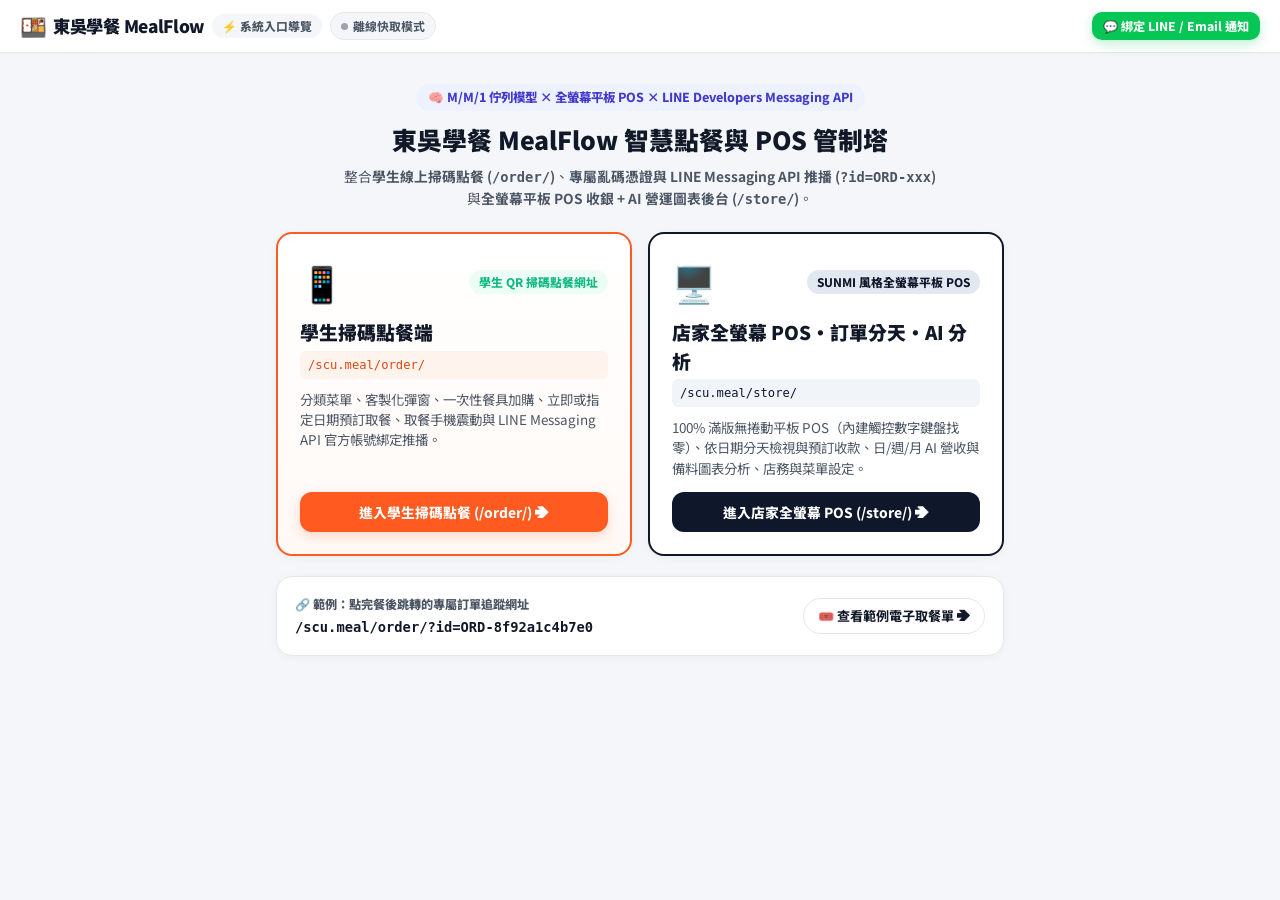
==== commit 203fb532: "Add files via upload" ====
--- a/index.html
+++ b/index.html
@@ -12,10 +12,9 @@
 <body>
 
   <div id="toast" class="toast"></div>
-  <!-- LINE Messaging API 即時推播通知懸浮容器 -->
-  <div id="linePushContainer" class="line-push-container"></div>
-
-  <!-- 頂部導覽列（當處於 /store/ 全螢幕 POS 模式時由 CSS 自動隱藏，最大化平板收銀畫面） -->
+  <div id="analyticsChartTooltip" class="chart-floating-tooltip"></div>
+
+  <!-- 頂部導覽列 -->
   <header class="app-header">
     <div class="header-inner">
       <div class="brand-title-group">
@@ -31,7 +30,14 @@
       </div>
 
       <div style="display:flex; align-items:center; gap:8px; flex-wrap:wrap;">
-        <button type="button" class="btn-line" style="padding:5px 11px; font-size:0.76rem;" onclick="openLineBindModal()">
+        <!-- 店家模式專用：右上角直接切換店鋪與同步雲端（學生模式隱藏） -->
+        <div id="headerStoreControls" style="display:none; align-items:center; gap:8px;">
+          <select id="storeTopSwitcher" class="select-input" style="width:auto; min-width:210px; padding:6px 12px; font-weight:800; font-size:0.84rem;" onchange="switchMerchantStore(this.value)"></select>
+          <button type="button" class="filter-chip" style="padding:6px 12px;" onclick="syncCloud(true)">🔄 同步雲端</button>
+        </div>
+
+        <!-- 學生模式專用：綁定 LINE / Email 取餐通知（店家模式自動隱藏） -->
+        <button type="button" id="headerLineBindBtn" class="btn-line" style="padding:5px 11px; font-size:0.76rem;" onclick="openLineBindModal()">
           <span id="headerLineBtnText">💬 綁定 LINE 通知</span>
         </button>
         <div class="campus-switcher" id="headerCampusSwitcher" style="display:none;">
@@ -102,37 +108,38 @@
       <div id="singleTicketContainer"></div>
     </section>
 
-    <!-- ==================== 路由 4：現代化美型店家 POS + 訂單分天 + AI 分析 + 店務設定 (/store/) ==================== -->
+    <!-- ==================== 路由 4：現代化美型店家 POS + 左側垂直圖示導覽 + 訂單分天 + 互動式 AI 分析 (/store/) ==================== -->
     <section id="viewStore" class="view-section">
-      <!-- 店家端頂部美型導覽列 -->
-      <div class="store-top-nav">
-        <div class="store-nav-pills">
-          <button type="button" class="store-nav-tab active" id="railBtn-pos" onclick="switchStoreTabMode('pos')">
-            <span>🖥️</span> 櫃檯點餐 (POS)
-          </button>
-          <button type="button" class="store-nav-tab" id="railBtn-kds" onclick="switchStoreTabMode('kds')">
-            <span>📋</span> 訂單管理
+      <div class="store-shell-layout">
+        <!-- 左側現代化白色垂直圖示導覽欄 -->
+        <aside class="store-left-rail">
+          <button type="button" class="store-rail-btn active" id="railBtn-pos" onclick="switchStoreTabMode('pos')" title="櫃檯點餐 (POS)">
+            <span class="rail-icon">🖥️</span>
+            <span>點餐</span>
+          </button>
+          <button type="button" class="store-rail-btn" id="railBtn-kds" onclick="switchStoreTabMode('kds')" title="訂單管理">
+            <span class="rail-icon">📋</span>
+            <span>訂單</span>
             <span id="railKdsBadge" class="tab-badge" style="display:none;">0</span>
           </button>
-          <button type="button" class="store-nav-tab" id="railBtn-analytics" onclick="switchStoreTabMode('analytics')">
-            <span>📊</span> AI 營運分析
-          </button>
-          <button type="button" class="store-nav-tab" id="railBtn-settings" onclick="switchStoreTabMode('settings')">
-            <span>⚙️</span> 店務設定
-          </button>
-        </div>
-
-        <div style="display:flex; align-items:center; gap:8px; flex-wrap:wrap;">
-          <select id="storeTopSwitcher" class="select-input" style="width:auto; min-width:190px; padding:6px 10px; font-weight:800; font-size:0.84rem;" onchange="switchMerchantStore(this.value)"></select>
-          <button type="button" class="filter-chip" style="padding:6px 12px;" onclick="syncCloud(true)">🔄 同步雲端</button>
-        </div>
-      </div>
-
-      <!-- 四大子面板：僅 storePanel-pos 鎖定一頁不捲動，其餘面板可自由上下捲動 -->
-      <div id="storePanel-pos" style="display:block;"></div>
-      <div id="storePanel-kds" style="display:none;"></div>
-      <div id="storePanel-analytics" style="display:none;"></div>
-      <div id="storePanel-settings" style="display:none;"></div>
+          <button type="button" class="store-rail-btn" id="railBtn-analytics" onclick="switchStoreTabMode('analytics')" title="AI 營運分析">
+            <span class="rail-icon">📊</span>
+            <span>分析</span>
+          </button>
+          <button type="button" class="store-rail-btn" id="railBtn-settings" onclick="switchStoreTabMode('settings')" title="店務設定">
+            <span class="rail-icon">⚙️</span>
+            <span>設定</span>
+          </button>
+        </aside>
+
+        <!-- 右側主工作區：僅 storePanel-pos 鎖定一頁不捲動，其餘面板可自由上下捲動 -->
+        <div class="store-stage-area">
+          <div id="storePanel-pos" style="display:block;"></div>
+          <div id="storePanel-kds" style="display:none;"></div>
+          <div id="storePanel-analytics" style="display:none;"></div>
+          <div id="storePanel-settings" style="display:none;"></div>
+        </div>
+      </div>
     </section>
 
   </main>
@@ -244,21 +251,25 @@
 
         <div style="background:#F8FAFC; border:1px solid var(--border); border-radius:12px; padding:12px; margin-bottom:12px;">
           <div style="font-size:0.8rem; font-weight:900; color:var(--text-primary); margin-bottom:8px;">
-            🔑 開發測試 / 直接填入 LINE User ID 綁定
-          </div>
-          <div style="display:grid; grid-template-columns:1fr 1.4fr; gap:8px; margin-bottom:8px;">
+            📧 綁定 Email 免費無限量取餐通知 / 或手動填入 LINE User ID
+          </div>
+          <div style="display:grid; grid-template-columns:1fr 1.3fr; gap:8px; margin-bottom:8px;">
             <div>
               <label class="field-label">👤 顯示名稱</label>
               <input type="text" id="lineInputName" class="select-input" placeholder="例如：王小明">
             </div>
             <div>
-              <label class="field-label">🆔 LINE User ID (U開頭 33 碼)</label>
-              <input type="text" id="lineInputId" class="select-input" placeholder="U1234567890abcdef...">
+              <label class="field-label">📧 Email 信箱 (免額度限制推薦)</label>
+              <input type="email" id="lineInputEmail" class="select-input" placeholder="student@scu.edu.tw">
             </div>
+          </div>
+          <div style="margin-bottom:8px;">
+            <label class="field-label">🆔 LINE User ID (選填，U開頭 33 碼)</label>
+            <input type="text" id="lineInputId" class="select-input" placeholder="若已用上方按鈕授權會自動帶入">
           </div>
           <div style="display:flex; gap:8px;">
             <button type="button" class="btn-line" style="flex:1; justify-content:center; padding:9px;" onclick="saveLineBindConfig()">
-              💚 儲存綁定並發送測試通知
+              💾 儲存通知設定
             </button>
             <button type="button" class="filter-chip" onclick="requestBrowserNotificationPermission()">
               🔔 開啟網頁震動響鈴
--- a/styles.css
+++ b/styles.css
@@ -596,66 +596,88 @@
   font-weight: 900;
 }
 
-/* ==================== 店家端現代化頂部導覽與美型 POS 介面 (/store/) ==================== */
-.store-top-nav {
-  display: flex;
-  justify-content: space-between;
-  align-items: center;
-  gap: 10px;
-  background: #FFFFFF;
-  padding: 8px 12px;
-  border-radius: 16px;
+/* ==================== 店家端現代化左側白色圖示欄 + 美型 POS 介面 (/store/) ==================== */
+.store-shell-layout {
+  display: grid;
+  grid-template-columns: 74px 1fr;
+  gap: 14px;
+  align-items: start;
+}
+
+.store-left-rail {
+  background: #FFFFFF;
+  border-radius: 20px;
   border: 1px solid var(--border);
   box-shadow: var(--shadow-sm);
-  margin-bottom: 12px;
-  flex-wrap: wrap;
-}
-.store-nav-pills {
-  display: flex;
-  gap: 6px;
-  flex-wrap: wrap;
-}
-.store-nav-tab {
+  padding: 12px 8px;
+  display: flex;
+  flex-direction: column;
+  align-items: center;
+  gap: 10px;
+  position: sticky;
+  top: 72px;
+  height: calc(100dvh - 82px);
+}
+
+.store-rail-btn {
+  position: relative;
+  width: 56px;
+  height: 58px;
   border: none;
   background: transparent;
   color: var(--text-secondary);
-  padding: 8px 16px;
-  border-radius: 12px;
-  font-size: 0.9rem;
-  font-weight: 800;
-  display: inline-flex;
-  align-items: center;
-  gap: 6px;
-  transition: 0.15s;
-}
-.store-nav-tab:hover {
+  border-radius: 16px;
+  display: flex;
+  flex-direction: column;
+  align-items: center;
+  justify-content: center;
+  gap: 3px;
+  font-size: 0.7rem;
+  font-weight: 800;
+  transition: all 0.16s ease;
+}
+.store-rail-btn .rail-icon {
+  font-size: 1.35rem;
+  line-height: 1;
+}
+.store-rail-btn:hover {
   background: var(--bg-page);
   color: var(--text-primary);
-}
-.store-nav-tab.active {
+  transform: translateY(-1px);
+}
+.store-rail-btn.active {
   background: var(--brand);
   color: #FFFFFF;
-  box-shadow: 0 4px 12px rgba(255, 90, 31, 0.26);
+  box-shadow: 0 6px 14px rgba(255, 90, 31, 0.28);
 }
 .tab-badge {
+  position: absolute;
+  top: 4px;
+  right: 4px;
   background: #EF4444;
   color: #FFFFFF;
-  font-size: 0.72rem;
+  font-size: 0.65rem;
   font-weight: 900;
-  padding: 1px 7px;
+  padding: 1px 5px;
   border-radius: 999px;
-}
-.store-nav-tab.active .tab-badge {
+  line-height: 1.2;
+}
+.store-rail-btn.active .tab-badge {
   background: #FFFFFF;
   color: var(--brand-dark);
 }
 
-/* 店家 POS 點餐雙欄工作區：剛好塞滿一頁平板高度 (calc(100dvh - 136px))，不需外層捲動 */
+.store-stage-area {
+  min-width: 0;
+  width: 100%;
+}
+
+/* 店家 POS 點餐雙欄工作區：剛好塞滿一頁平板高度 (calc(100dvh - 82px))，不需外層捲動 */
 .pos-modern-workspace {
   display: grid;
   grid-template-columns: 1fr 390px;
   gap: 14px;
-  height: calc(100dvh - 136px);
+  height: calc(100dvh - 82px);
   min-height: 480px;
   overflow: hidden;
 }
@@ -976,6 +998,65 @@
   border: 1px solid var(--border);
   padding: 18px;
   box-shadow: var(--shadow-sm);
+  position: relative;
+}
+
+/* 互動式圖表動畫與懸浮提示框 (Hover / Touch Interactive Charts) */
+.chart-interactive-bar {
+  cursor: pointer;
+  transition: opacity 0.18s ease, filter 0.18s ease, transform 0.18s ease;
+  transform-box: fill-box;
+  transform-origin: bottom center;
+}
+.chart-interactive-bar:hover,
+.chart-interactive-bar.active-bar {
+  filter: brightness(1.12) drop-shadow(0 4px 10px rgba(255, 90, 31, 0.35));
+  transform: scaleY(1.04);
+}
+.chart-interactive-slice {
+  cursor: pointer;
+  transition: stroke-width 0.2s ease, filter 0.2s ease, opacity 0.2s ease;
+}
+.chart-interactive-slice:hover,
+.chart-interactive-slice.active-slice {
+  stroke-width: 8.4 !important;
+  filter: drop-shadow(0 2px 6px rgba(0, 0, 0, 0.22));
+}
+.chart-interactive-point {
+  cursor: pointer;
+  transition: r 0.18s ease, stroke-width 0.18s ease, filter 0.18s ease;
+}
+.chart-interactive-point:hover,
+.chart-interactive-point.active-point {
+  r: 7.5px;
+  stroke-width: 3.5px;
+  filter: drop-shadow(0 2px 8px rgba(16, 185, 129, 0.5));
+}
+.legend-interactive-row {
+  padding: 6px 8px;
+  border-radius: 8px;
+  cursor: pointer;
+  transition: background 0.15s ease, transform 0.15s ease;
+}
+.legend-interactive-row:hover,
+.legend-interactive-row.active-legend {
+  background: var(--brand-light);
+  transform: translateX(3px);
+}
+.chart-floating-tooltip {
+  position: fixed;
+  z-index: 9950;
+  background: rgba(17, 24, 39, 0.95);
+  color: #FFFFFF;
+  padding: 10px 14px;
+  border-radius: 12px;
+  font-size: 0.78rem;
+  line-height: 1.45;
+  pointer-events: none;
+  box-shadow: 0 10px 25px rgba(0, 0, 0, 0.25);
+  border: 1px solid rgba(255, 255, 255, 0.15);
+  display: none;
+  min-width: 170px;
 }
 
 /* ==================== 彈窗共用遮罩與嚴格圖層順序 ==================== */
@@ -1176,30 +1257,6 @@
   background: #05B34C;
 }
 
-.line-push-container {
-  position: fixed;
-  top: 16px;
-  right: 16px;
-  z-index: 9900;
-  display: flex;
-  flex-direction: column;
-  gap: 10px;
-  max-width: 360px;
-  width: calc(100vw - 32px);
-  pointer-events: none;
-}
-.line-push-card {
-  pointer-events: auto;
-  background: #FFFFFF;
-  border-left: 6px solid #06C755;
-  border-radius: 14px;
-  padding: 12px 14px;
-  box-shadow: 0 14px 32px rgba(0, 0, 0, 0.18);
-  border-top: 1px solid #E5E7EB;
-  border-right: 1px solid #E5E7EB;
-  border-bottom: 1px solid #E5E7EB;
-  animation: fadeIn 0.25s ease;
-}
 .ring-bell-anim {
   display: inline-block;
   animation: shakeRing 0.8s infinite;
@@ -1220,6 +1277,16 @@
   body.pos-no-scroll {
     height: auto;
     overflow: auto;
+  }
+  .store-shell-layout {
+    grid-template-columns: 1fr;
+  }
+  .store-left-rail {
+    flex-direction: row;
+    justify-content: space-around;
+    height: auto;
+    position: static;
+    padding: 8px;
   }
   .pos-modern-workspace {
     grid-template-columns: 1fr;
